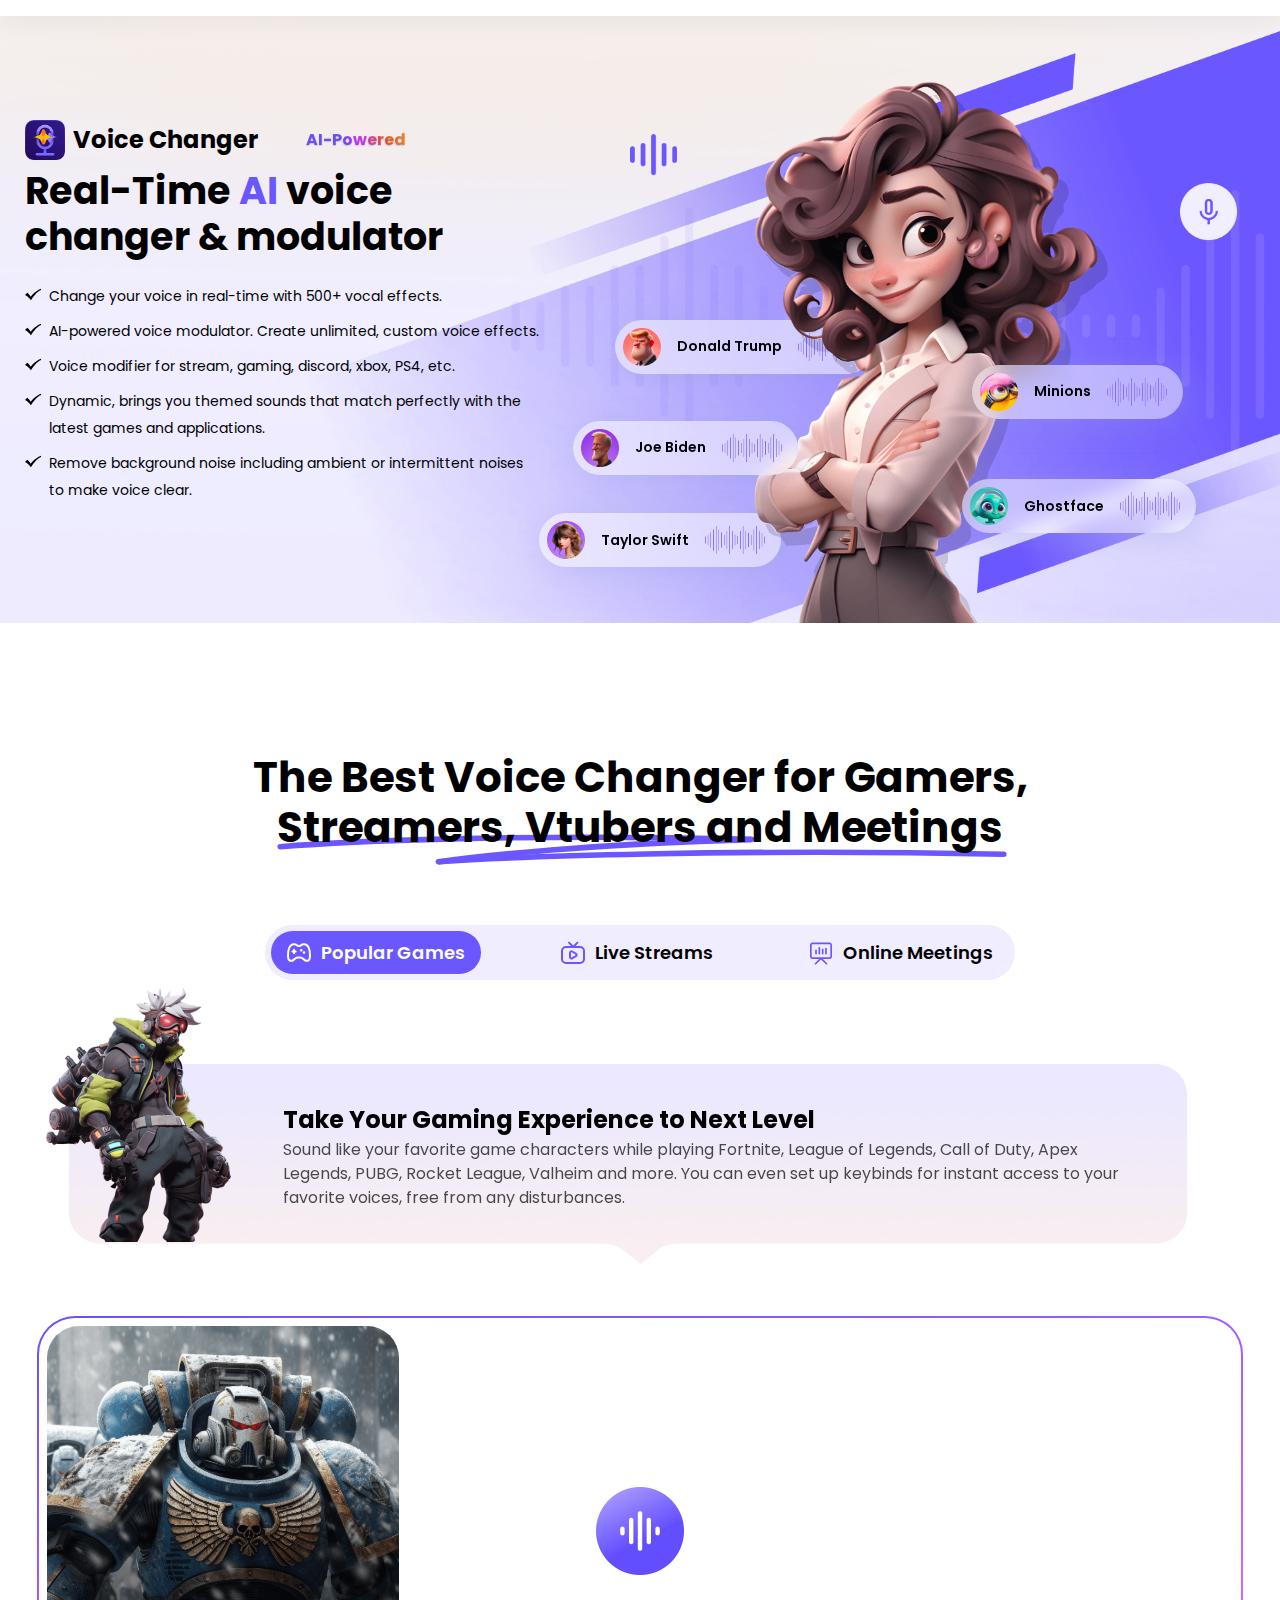
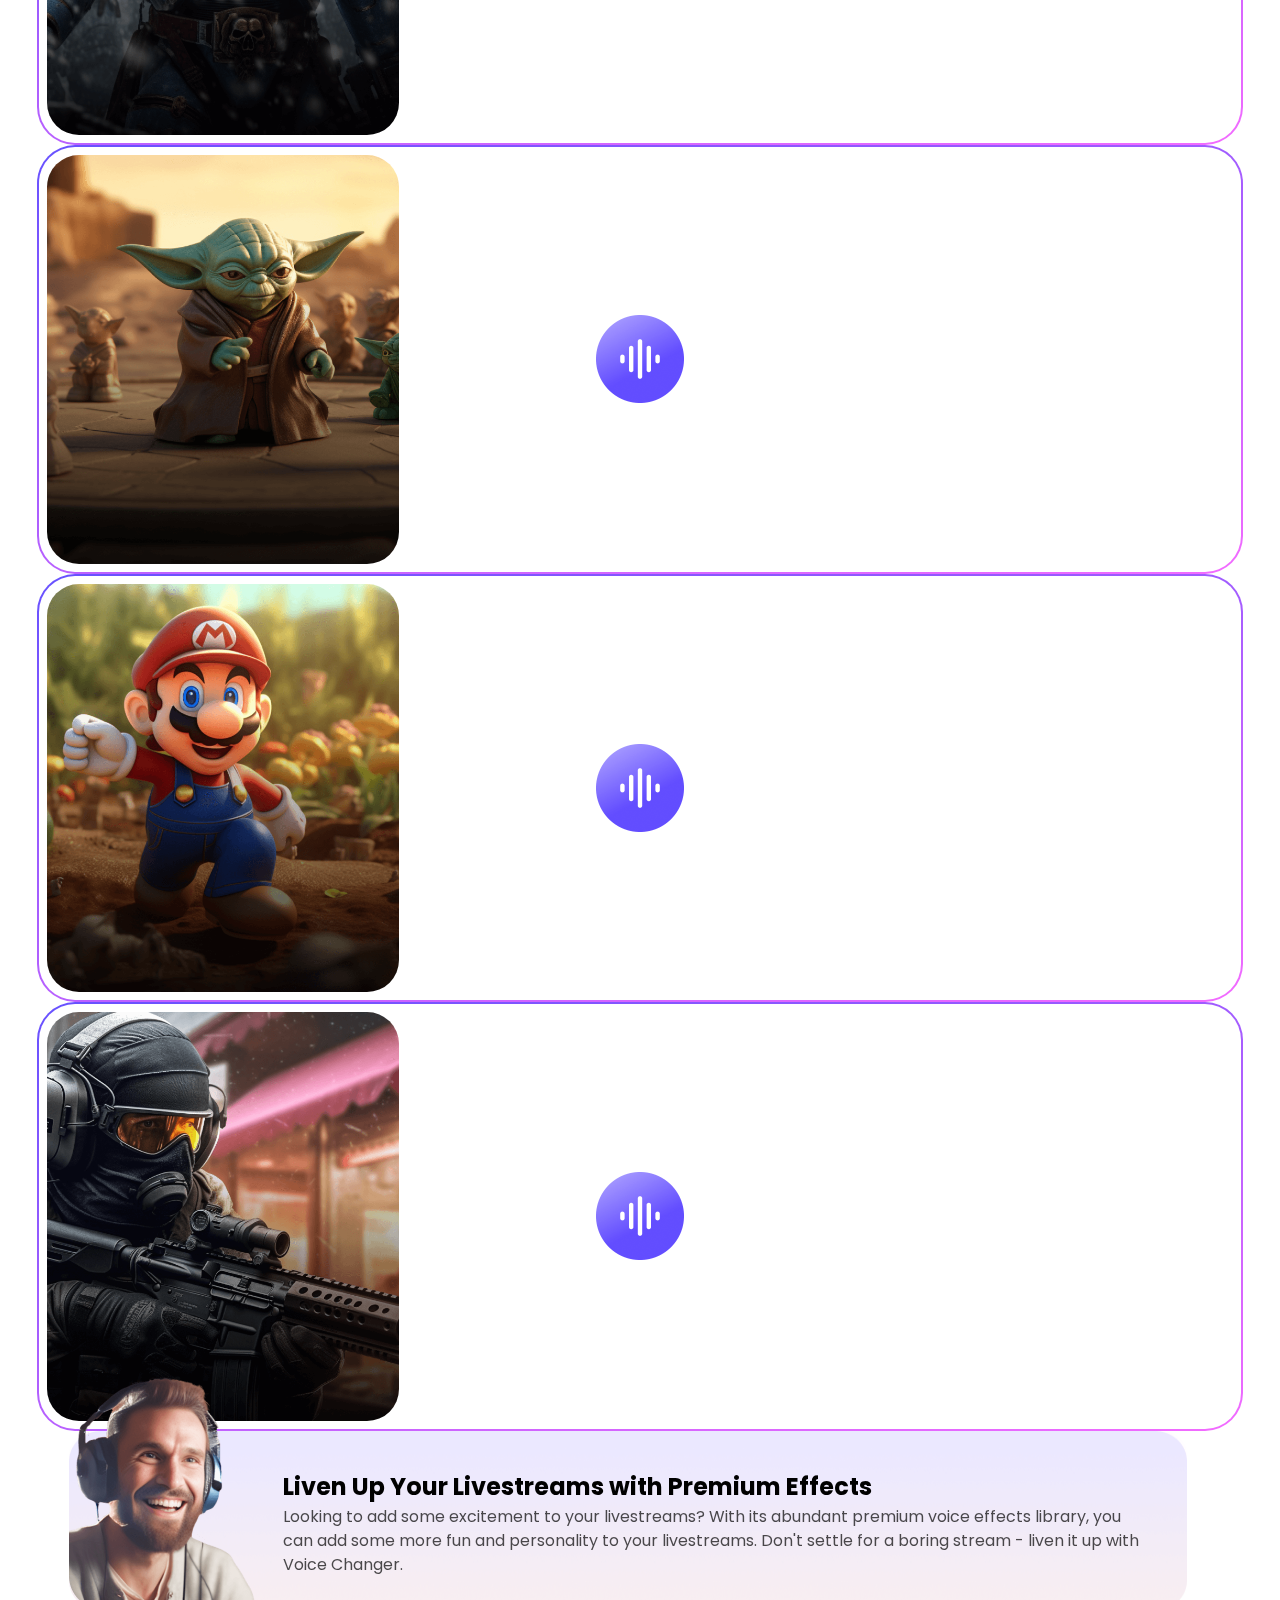
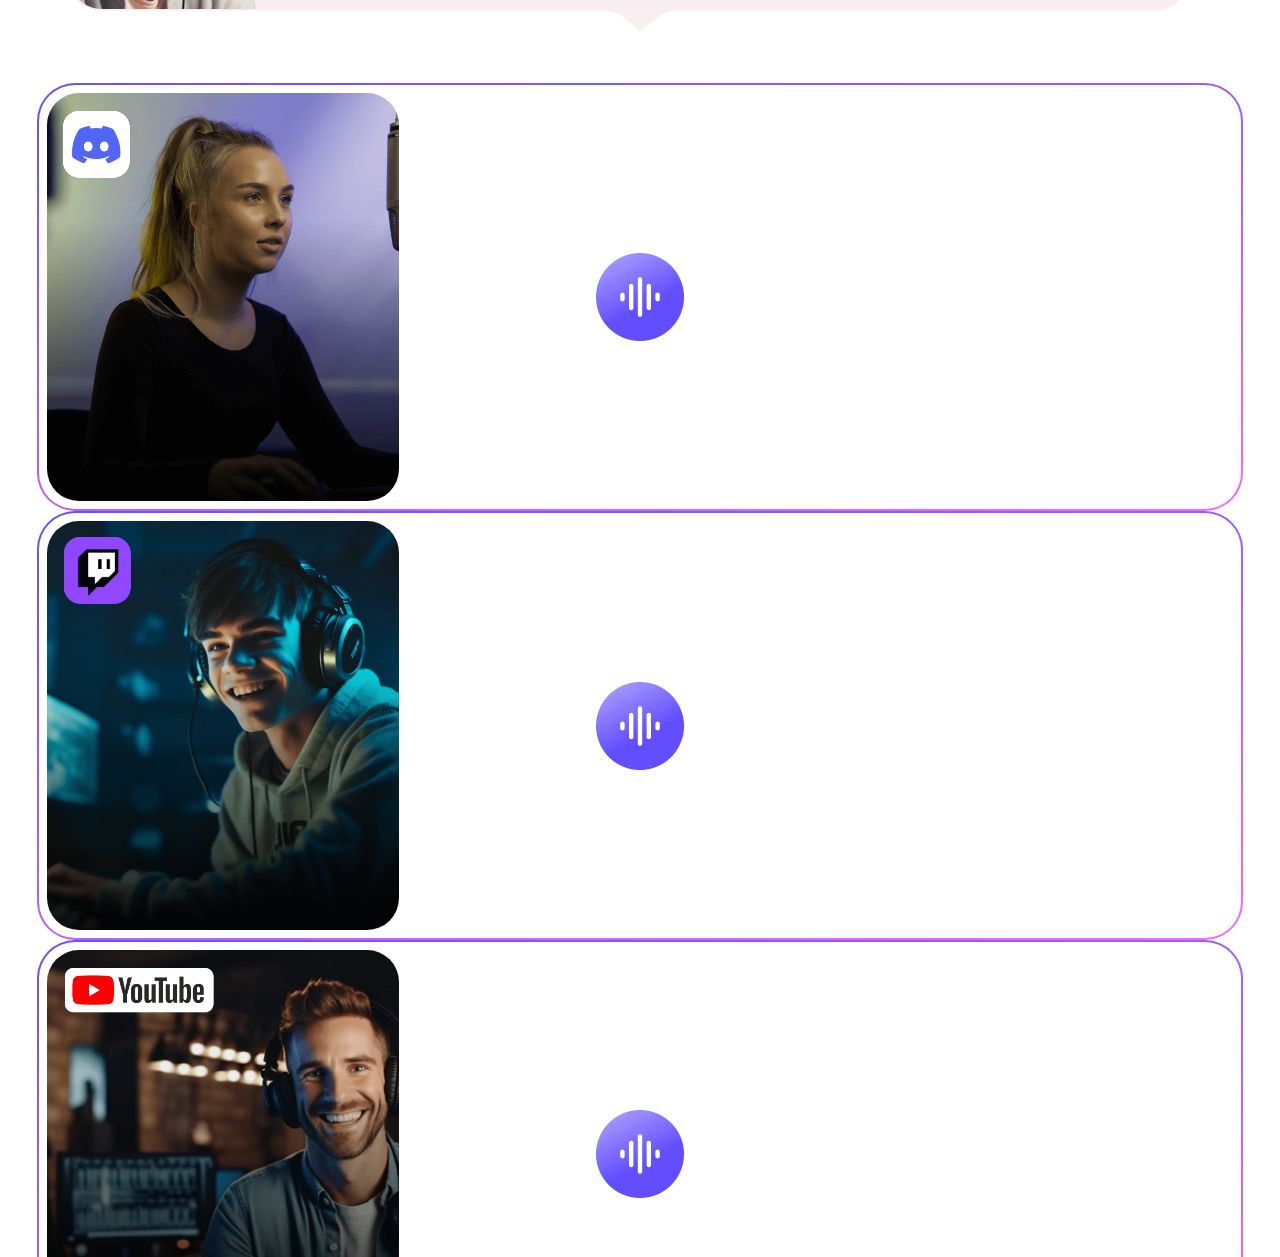
==== index.html @ 64144ebc "Add files via upload" ====
<html xmlns="http://www.w3.org/1999/xhtml" lang="en">

<head>
	<meta http-equiv="Content-Type" content="text/html; charset=utf-8" />
	<meta name="description" content="HTTrack is an easy-to-use website mirror utility. It allows you to download a World Wide website from the Internet to a local directory,building recursively all structures, getting html, images, and other files from the server to your computer. Links are rebuiltrelatively so that you can freely browse to the local site (works with any browser). You can mirror several sites together so that you can jump from one toanother. You can, also, update an existing mirror site, or resume an interrupted download. The robot is fully configurable, with an integrated help" />
	<meta name="keywords" content="httrack, HTTRACK, HTTrack, winhttrack, WINHTTRACK, WinHTTrack, offline browser, web mirror utility, aspirateur web, surf offline, web capture, www mirror utility, browse offline, local  site builder, website mirroring, aspirateur www, internet grabber, capture de site web, internet tool, hors connexion, unix, dos, windows 95, windows 98, solaris, ibm580, AIX 4.0, HTS, HTGet, web aspirator, web aspirateur, libre, GPL, GNU, free software" />
	<title>Local index - HTTrack Website Copier</title>
  <!-- Mirror and index made by HTTrack Website Copier/3.49-2 [XR&CO'2014] -->
	<style type="text/css">
	<!--

body {
	margin: 0;  padding: 0;  margin-bottom: 15px;  margin-top: 8px;
	background: #77b;
}
body, td {
	font: 14px "Trebuchet MS", Verdana, Arial, Helvetica, sans-serif;
	}

#subTitle {
	background: #000;  color: #fff;  padding: 4px;  font-weight: bold; 
	}

#siteNavigation a, #siteNavigation .current {
	font-weight: bold;  color: #448;
	}
#siteNavigation a:link    { text-decoration: none; }
#siteNavigation a:visited { text-decoration: none; }

#siteNavigation .current { background-color: #ccd; }

#siteNavigation a:hover   { text-decoration: none;  background-color: #fff;  color: #000; }
#siteNavigation a:active  { text-decoration: none;  background-color: #ccc; }


a:link    { text-decoration: underline;  color: #00f; }
a:visited { text-decoration: underline;  color: #000; }
a:hover   { text-decoration: underline;  color: #c00; }
a:active  { text-decoration: underline; }

#pageContent {
	clear: both;
	border-bottom: 6px solid #000;
	padding: 10px;  padding-top: 20px;
	line-height: 1.65em;
	background-image: url(backblue.gif);
	background-repeat: no-repeat;
	background-position: top right;
	}

#pageContent, #siteNavigation {
	background-color: #ccd;
	}


.imgLeft  { float: left;   margin-right: 10px;  margin-bottom: 10px; }
.imgRight { float: right;  margin-left: 10px;   margin-bottom: 10px; }

hr { height: 1px;  color: #000;  background-color: #000;  margin-bottom: 15px; }

h1 { margin: 0;  font-weight: bold;  font-size: 2em; }
h2 { margin: 0;  font-weight: bold;  font-size: 1.6em; }
h3 { margin: 0;  font-weight: bold;  font-size: 1.3em; }
h4 { margin: 0;  font-weight: bold;  font-size: 1.18em; }

.blak { background-color: #000; }
.hide { display: none; }
.tableWidth { min-width: 400px; }

.tblRegular       { border-collapse: collapse; }
.tblRegular td    { padding: 6px;  background-image: url(fade.gif);  border: 2px solid #99c; }
.tblHeaderColor, .tblHeaderColor td { background: #99c; }
.tblNoBorder td   { border: 0; }


// -->
</style>

</head>

<table width="76%" border="0" align="center" cellspacing="0" cellpadding="3" class="tableWidth">
	<tr>
	<td id="subTitle">HTTrack Website Copier - Open Source offline browser</td>
	</tr>
</table>
<table width="76%" border="0" align="center" cellspacing="0" cellpadding="0" class="tableWidth">
<tr class="blak">
<td>
	<table width="100%" border="0" align="center" cellspacing="1" cellpadding="0">
	<tr>
	<td colspan="6"> 
		<table width="100%" border="0" align="center" cellspacing="0" cellpadding="10">
		<tr> 
		<td id="pageContent"> 
<!-- ==================== End prologue ==================== -->

	<meta name="generator" content="HTTrack Website Copier/3.x">
	<TITLE>Local index - HTTrack</TITLE>
</HEAD>
<BODY>
<H1 ALIGN=Center>Index of locally available sites:</H1>
	<TABLE BORDER="0" WIDTH="100%" CELLSPACING="1" CELLPADDING="0">
		<TR>
			<TD BACKGROUND="fade.gif">
				&middot;
					<A HREF="www.hitpaw.net/sem/bing/voice-changer-product7af7.html">
						www.hitpaw.net/sem/bing/voice-changer-product7af7.html
					</A>		
			</TD>
		</TR>
	</TABLE>
	<BR>
	<BR>
	<BR>
  	<H6 ALIGN="RIGHT">
	<I>Mirror and index made by HTTrack Website Copier [XR&amp;CO'2008]</I>
	</H6>
	<!-- Mirror and index made by HTTrack Website Copier/3.49-2 [XR&CO'2014] -->
	<!-- Thanks for using HTTrack Website Copier! -->
	<meta HTTP-EQUIV="Refresh" CONTENT="0; URL=www.hitpaw.net/sem/bing/voice-changer-product7af7.html">


<!-- ==================== Start epilogue ==================== -->
		</td>
		</tr>
		</table>
	</td>
	</tr>
	</table>
</td>
</tr>
</table>

<table width="76%" border="0" align="center" valign="bottom" cellspacing="0" cellpadding="0">
	<tr>
	<td id="footer"><small>&copy; 2008 Xavier Roche & other contributors - Web Design: Leto Kauler.</small></td>
	</tr>
</table>

</body>

</html>
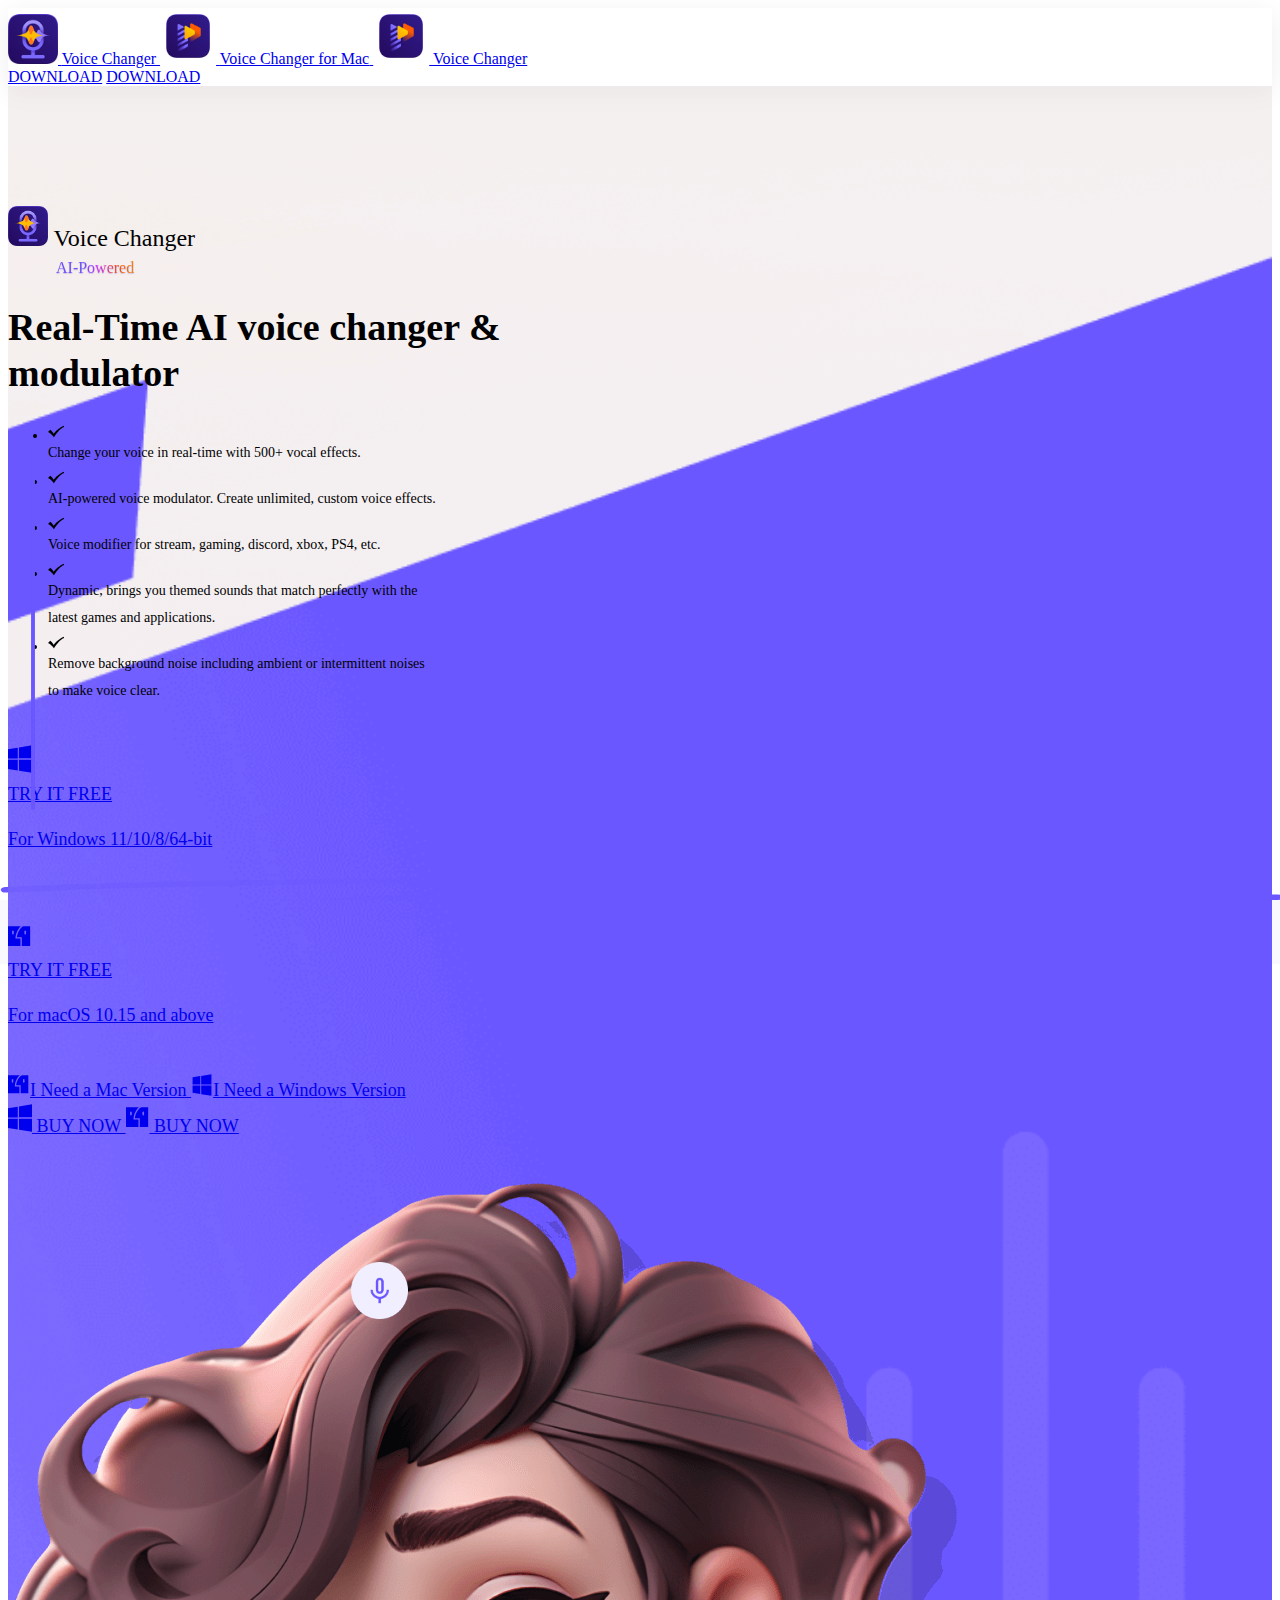
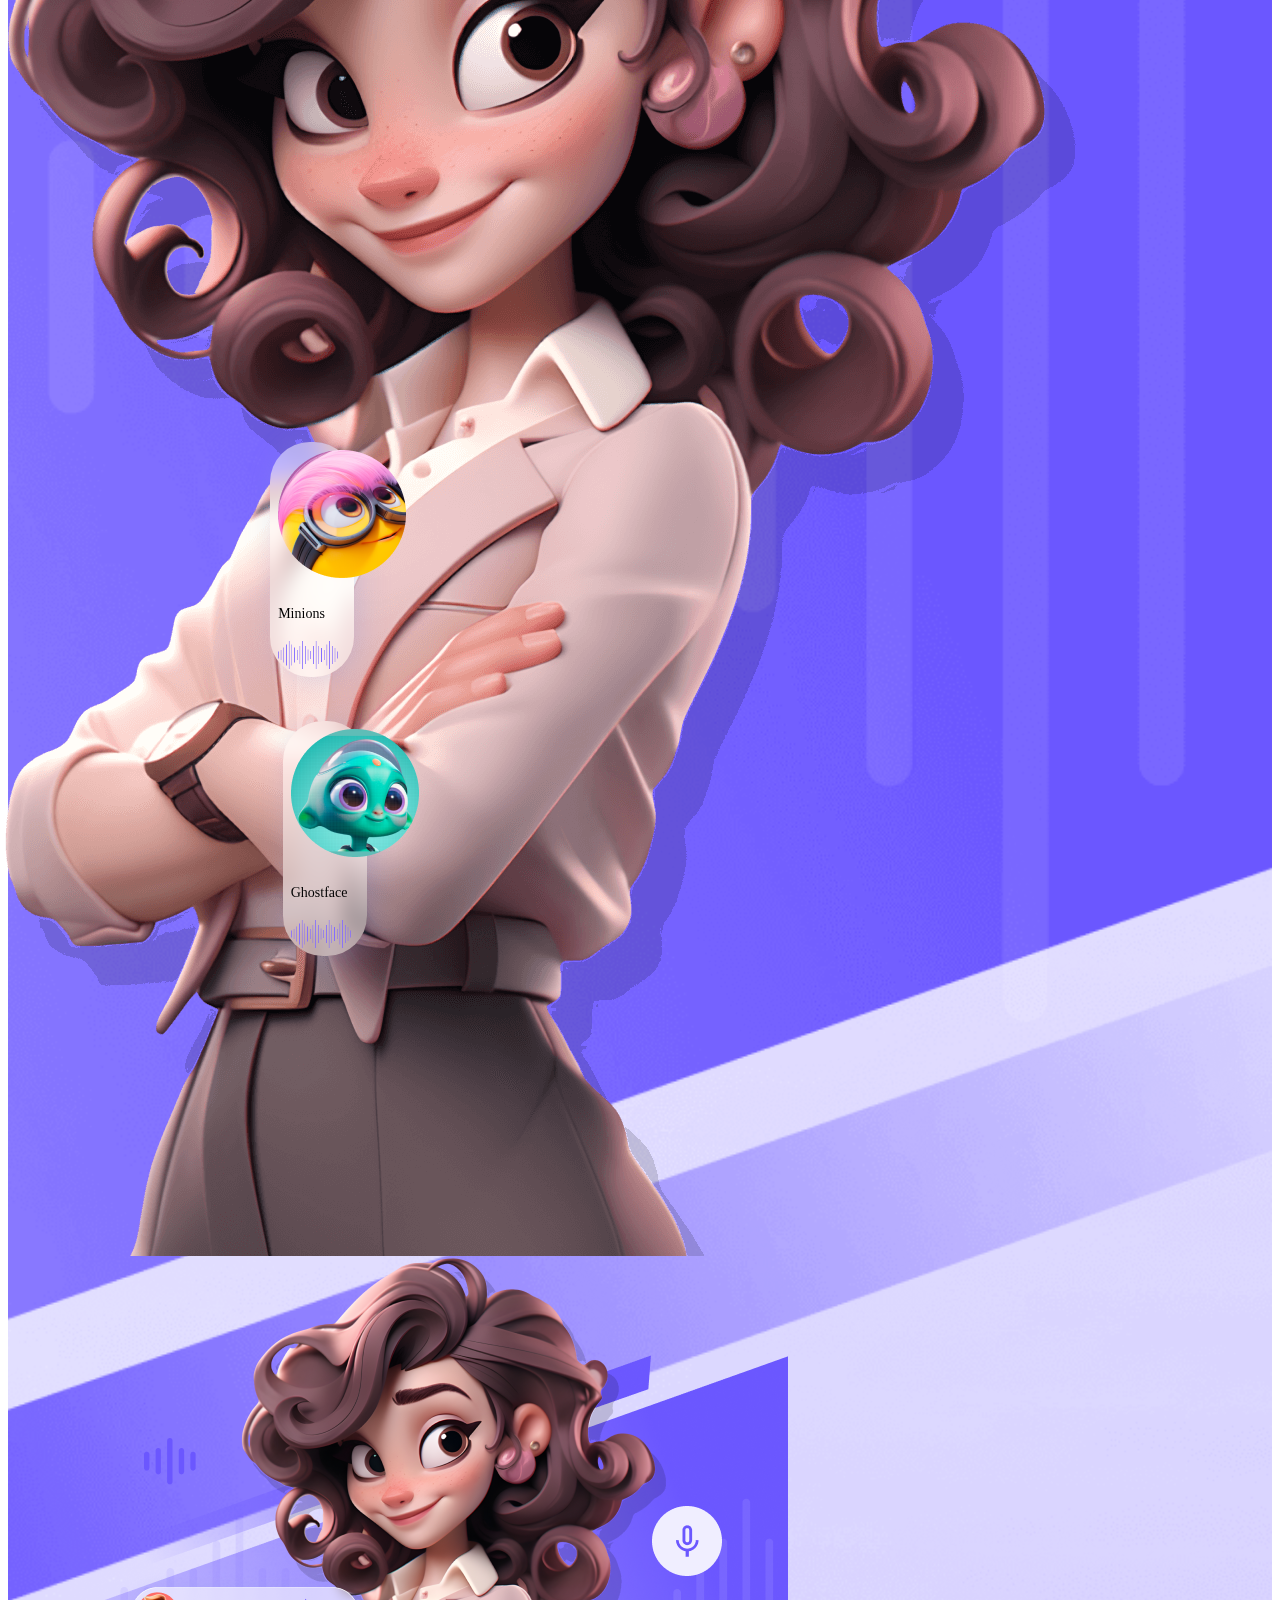
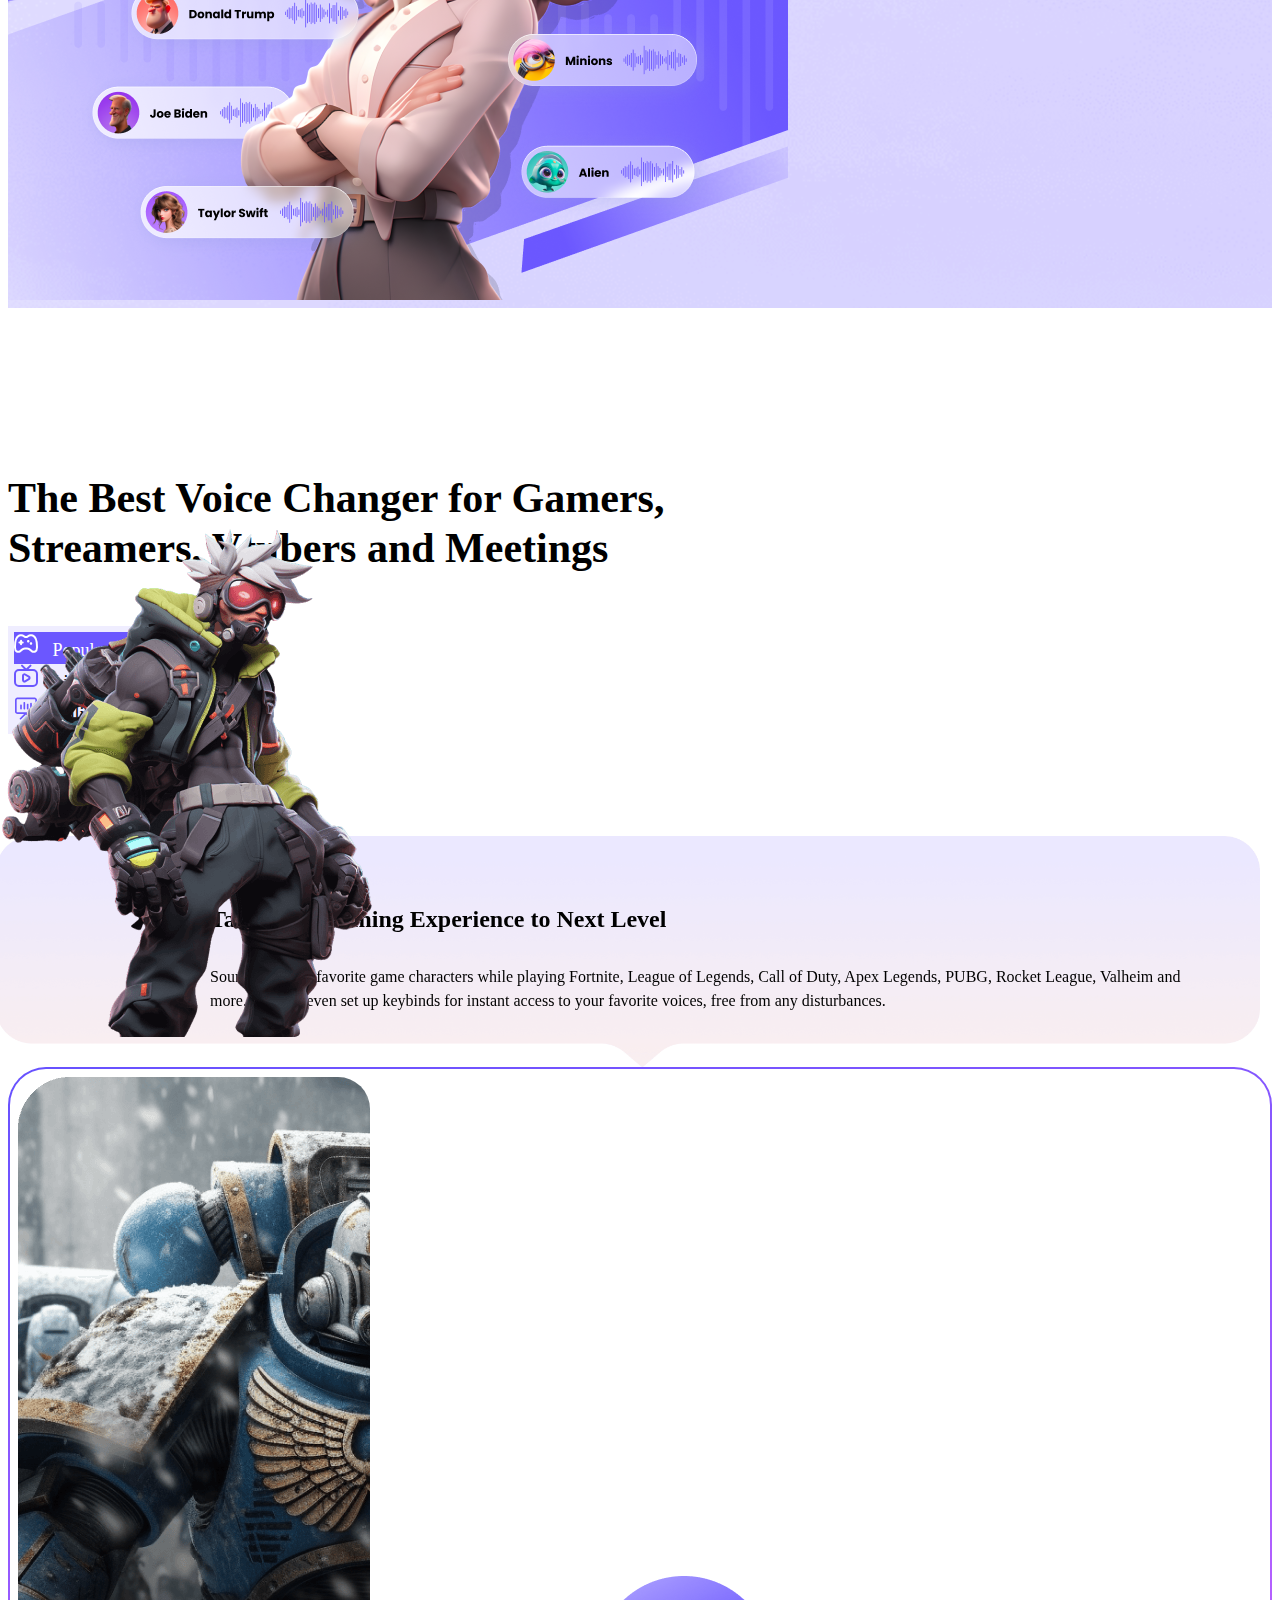
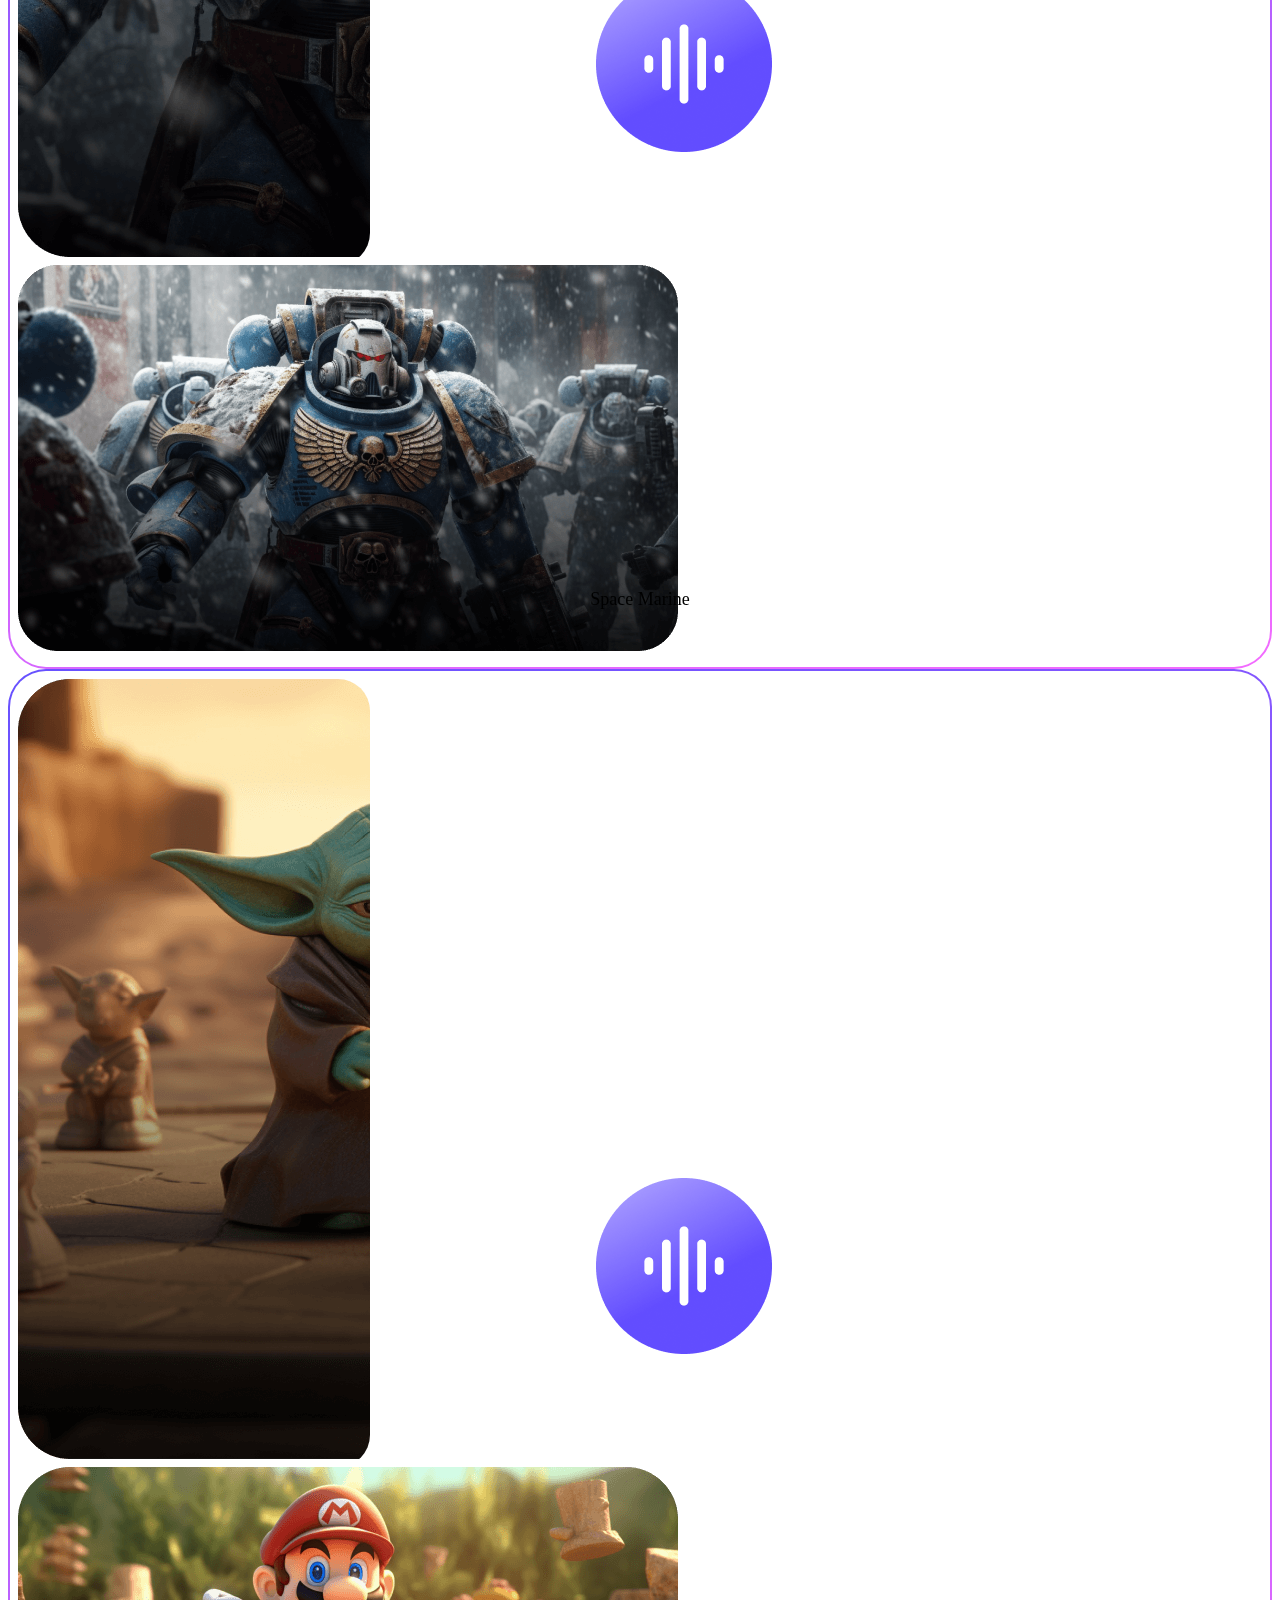
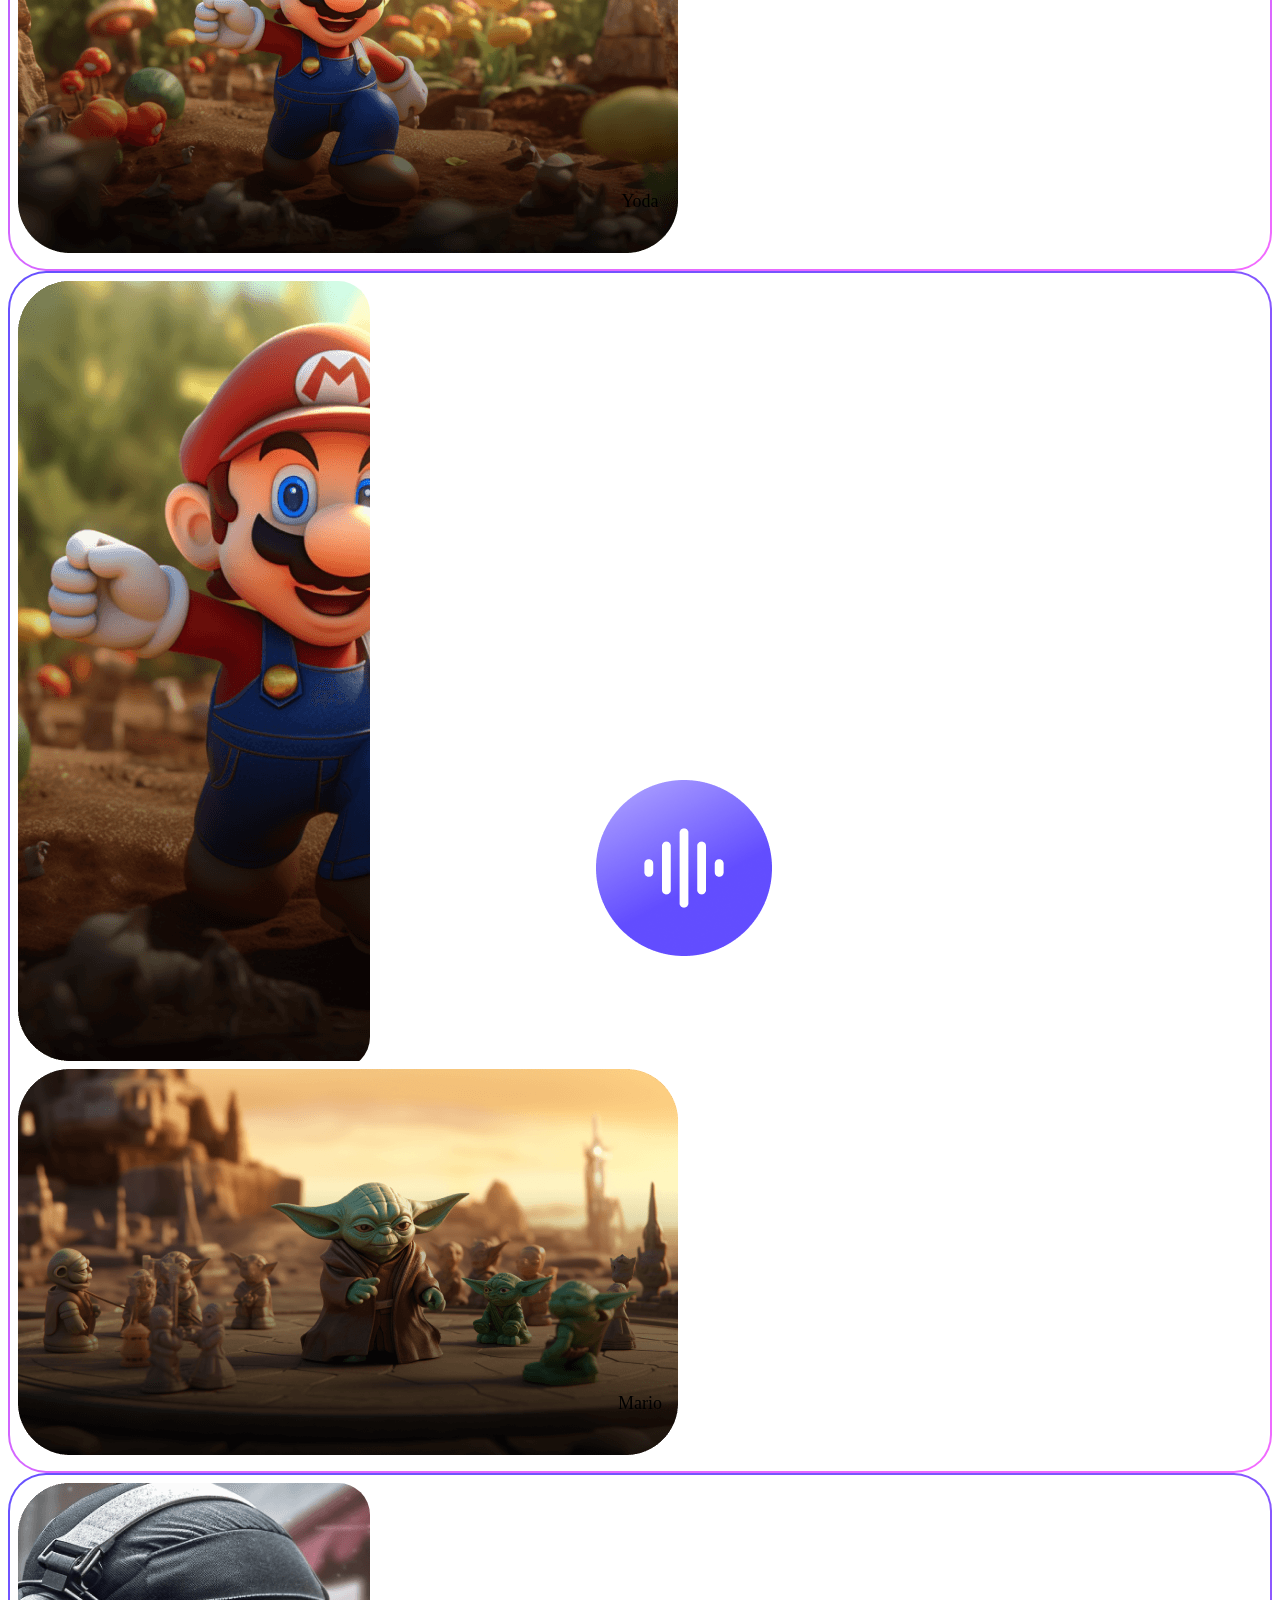
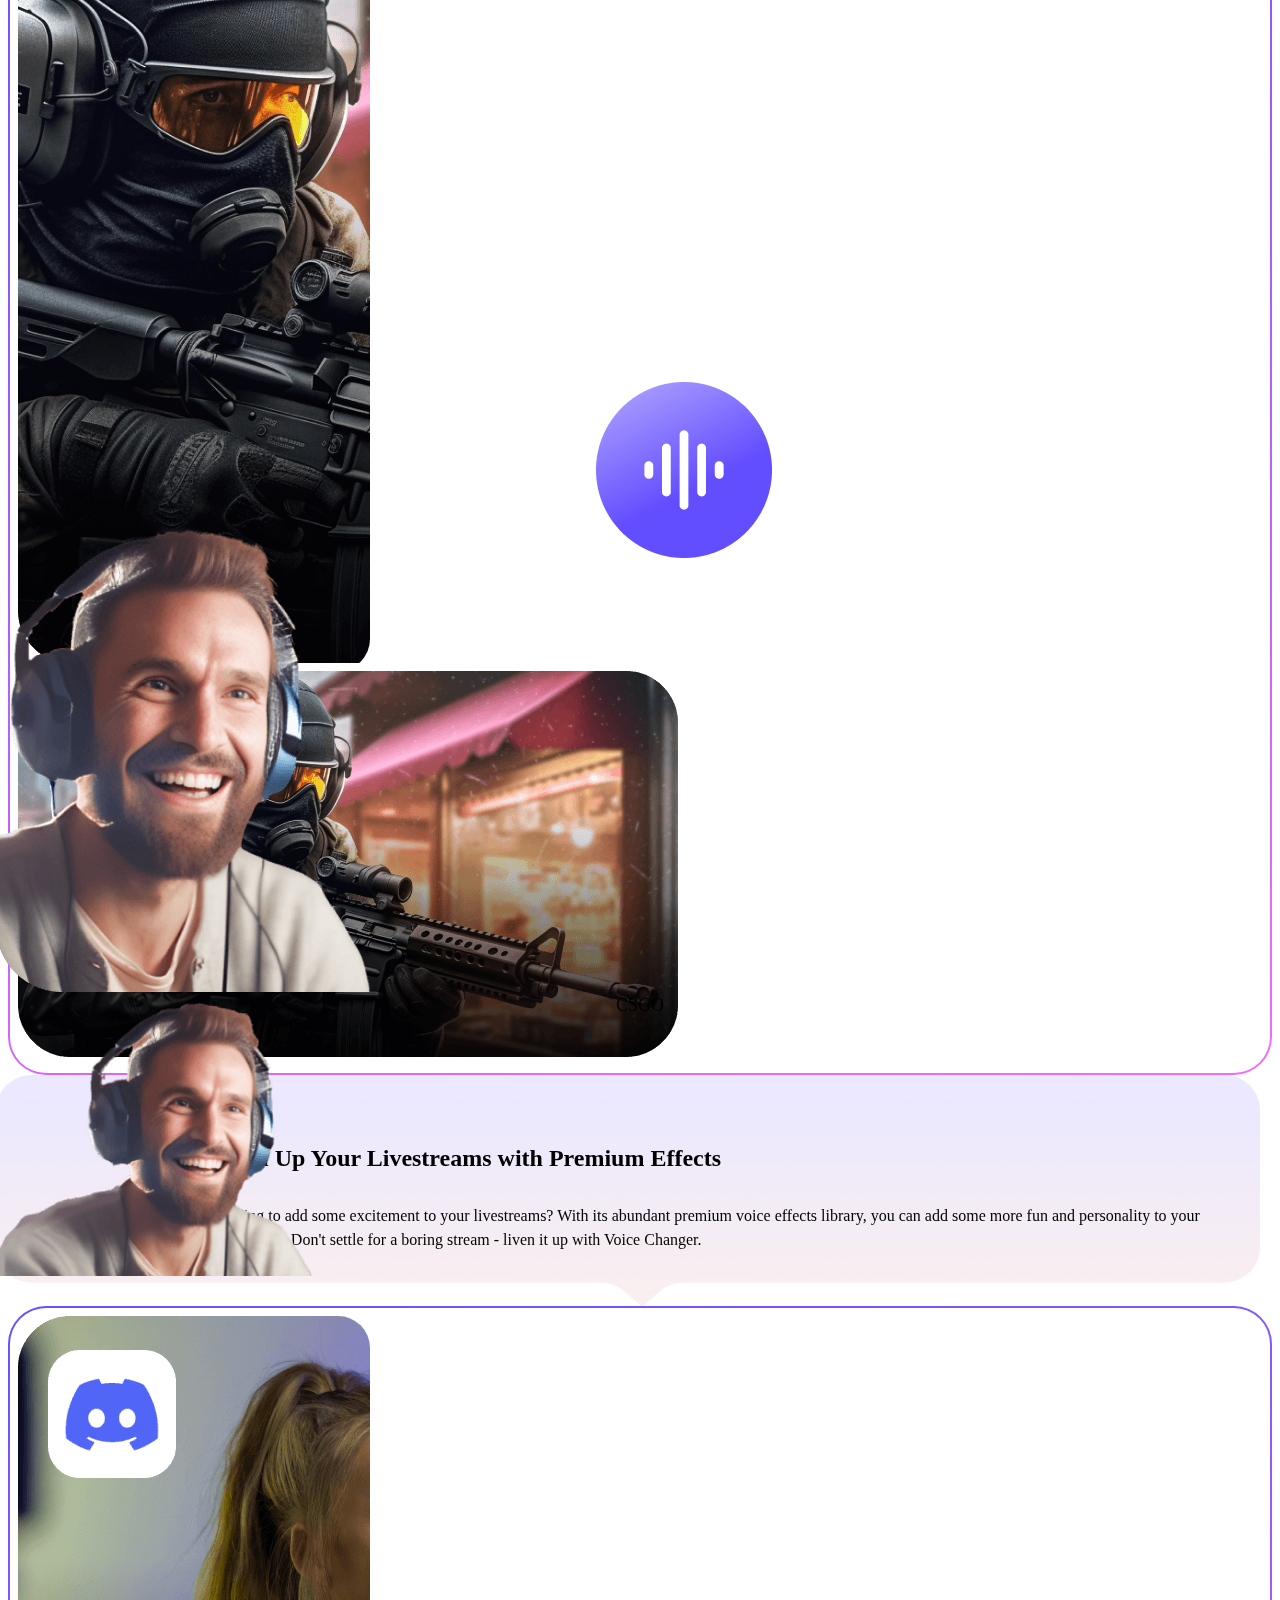
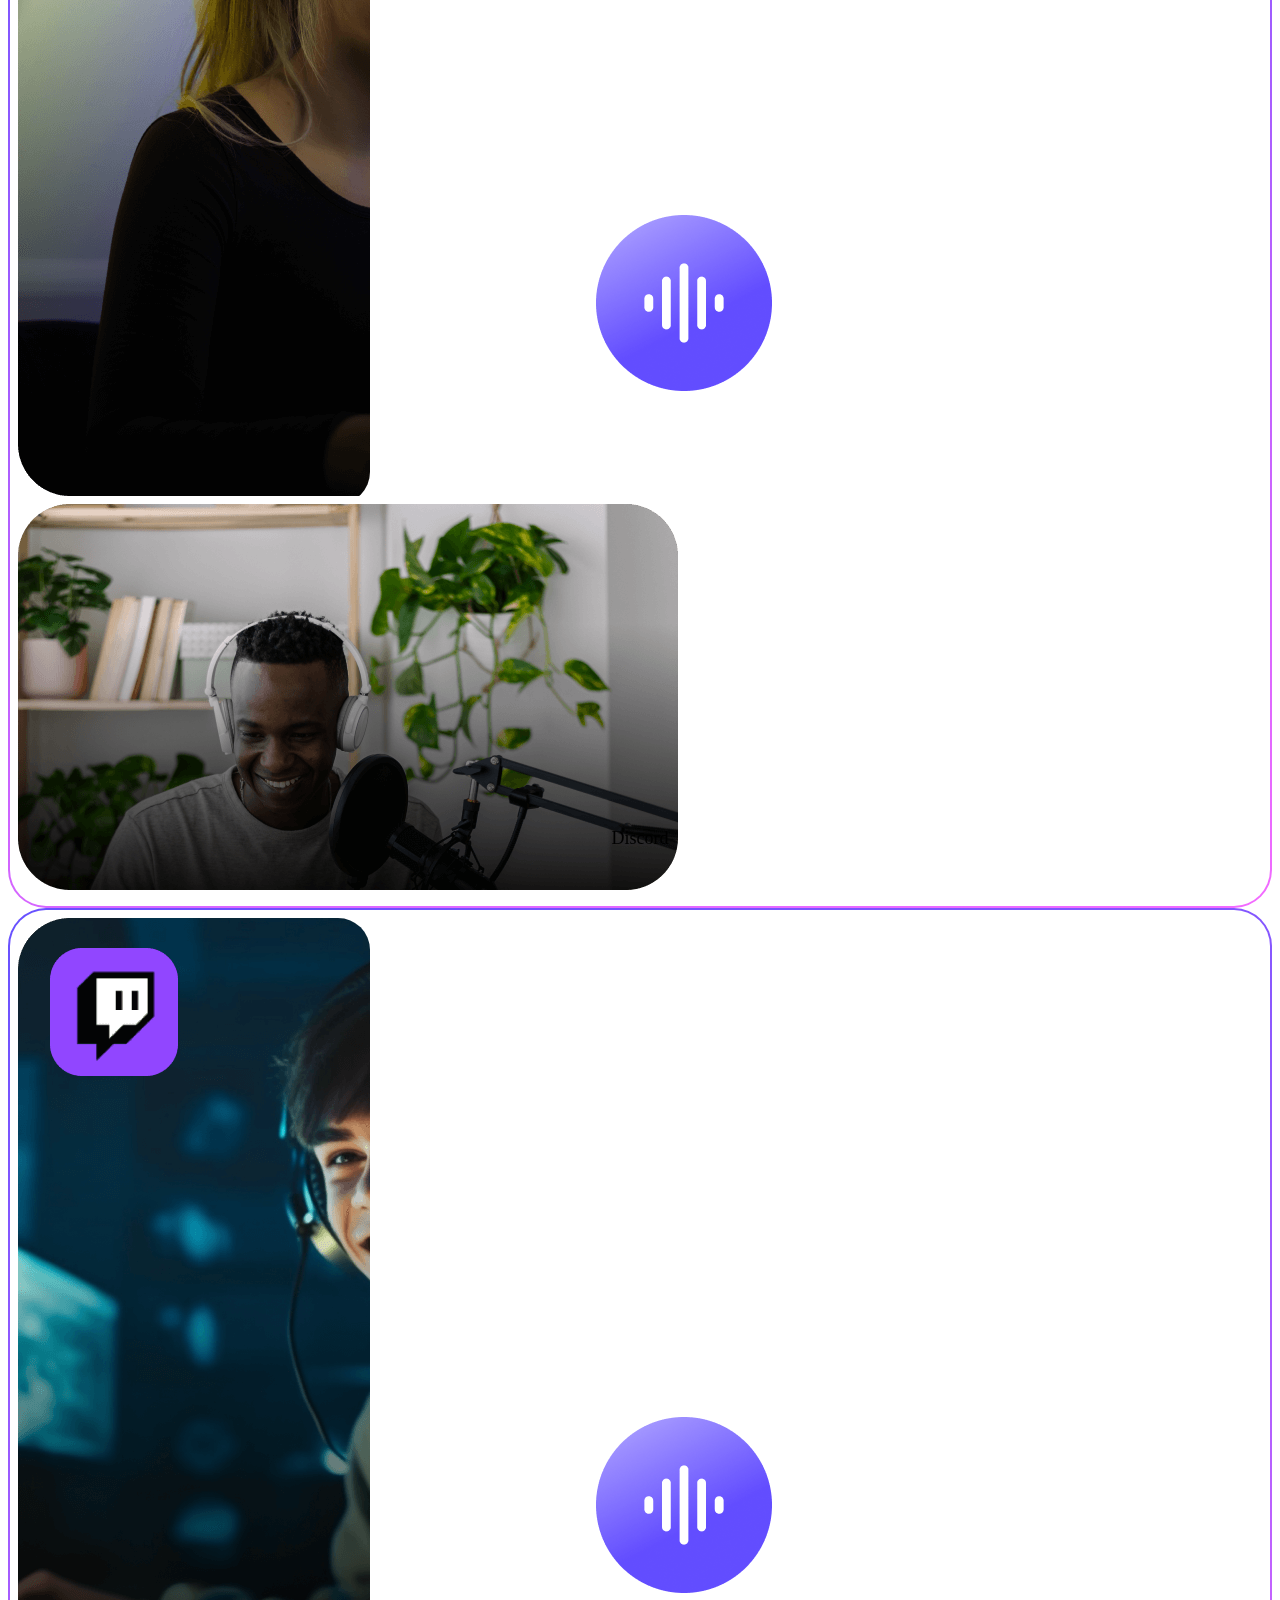
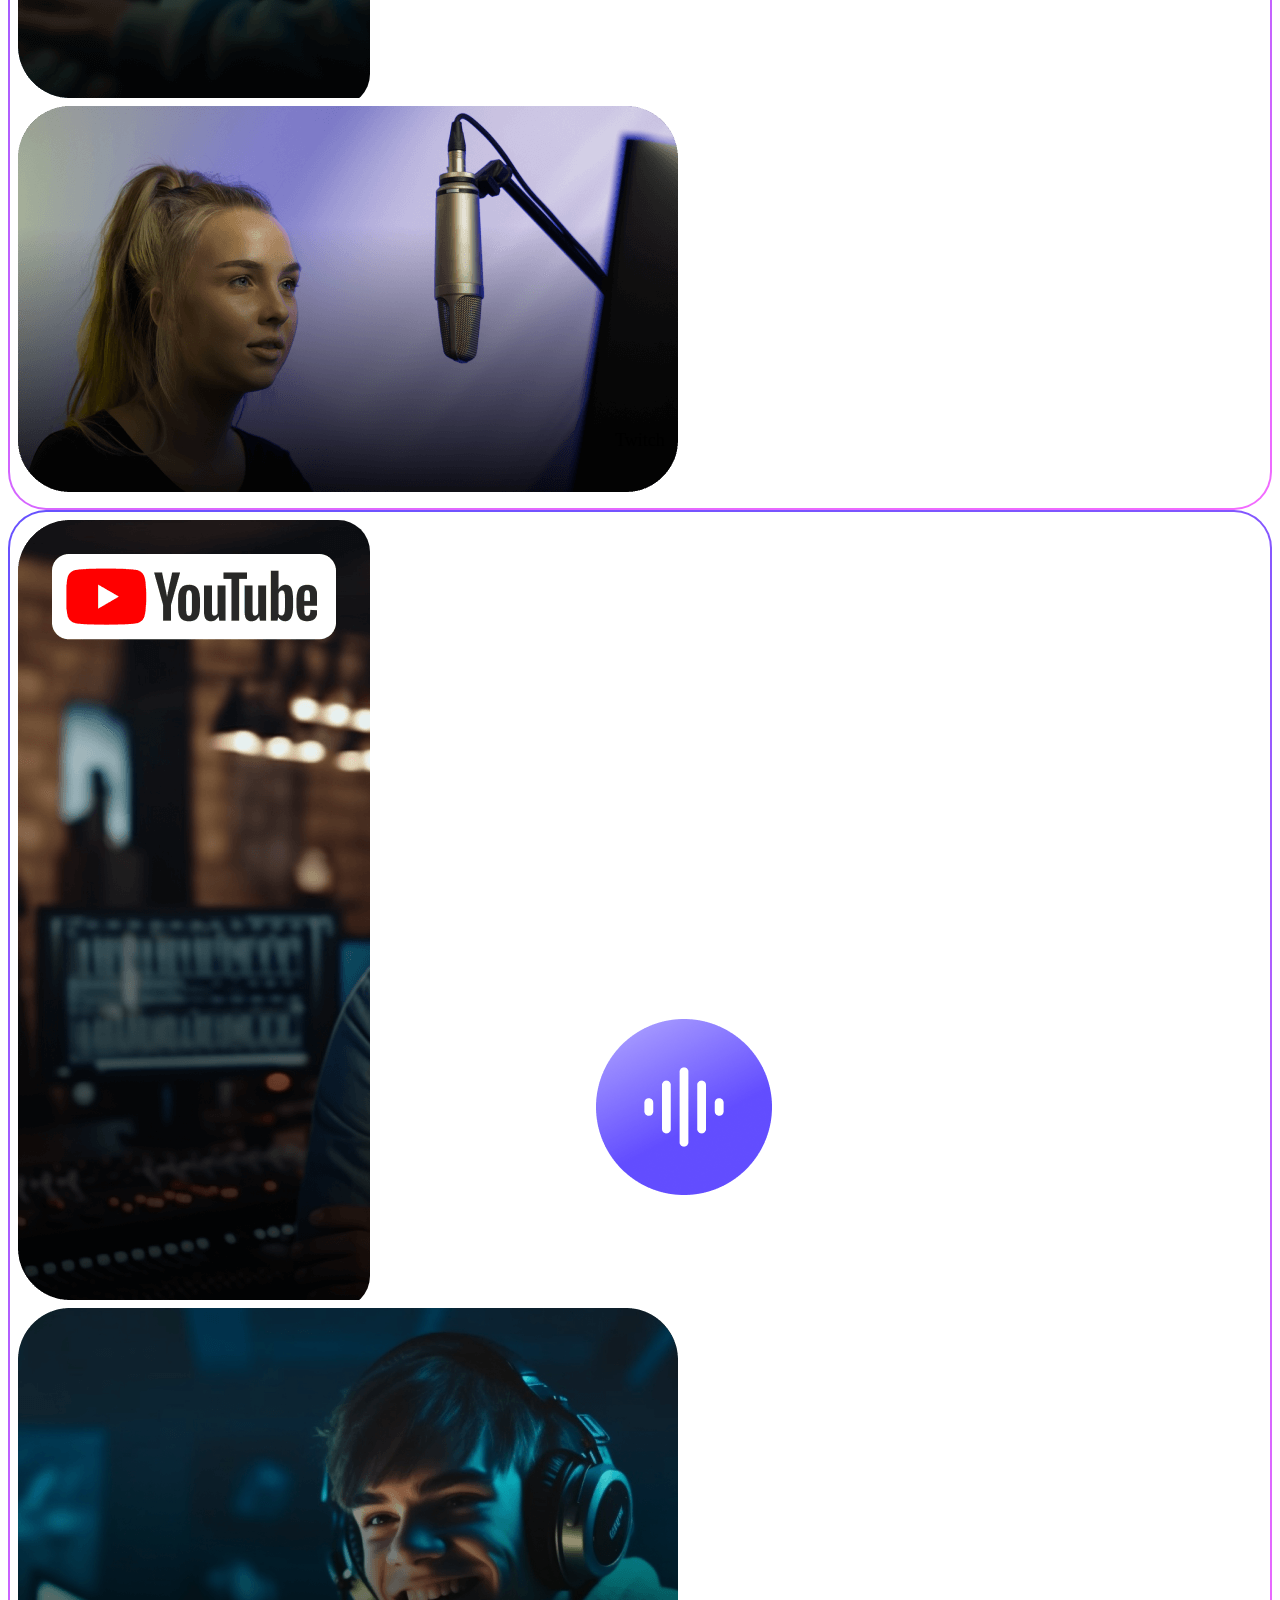
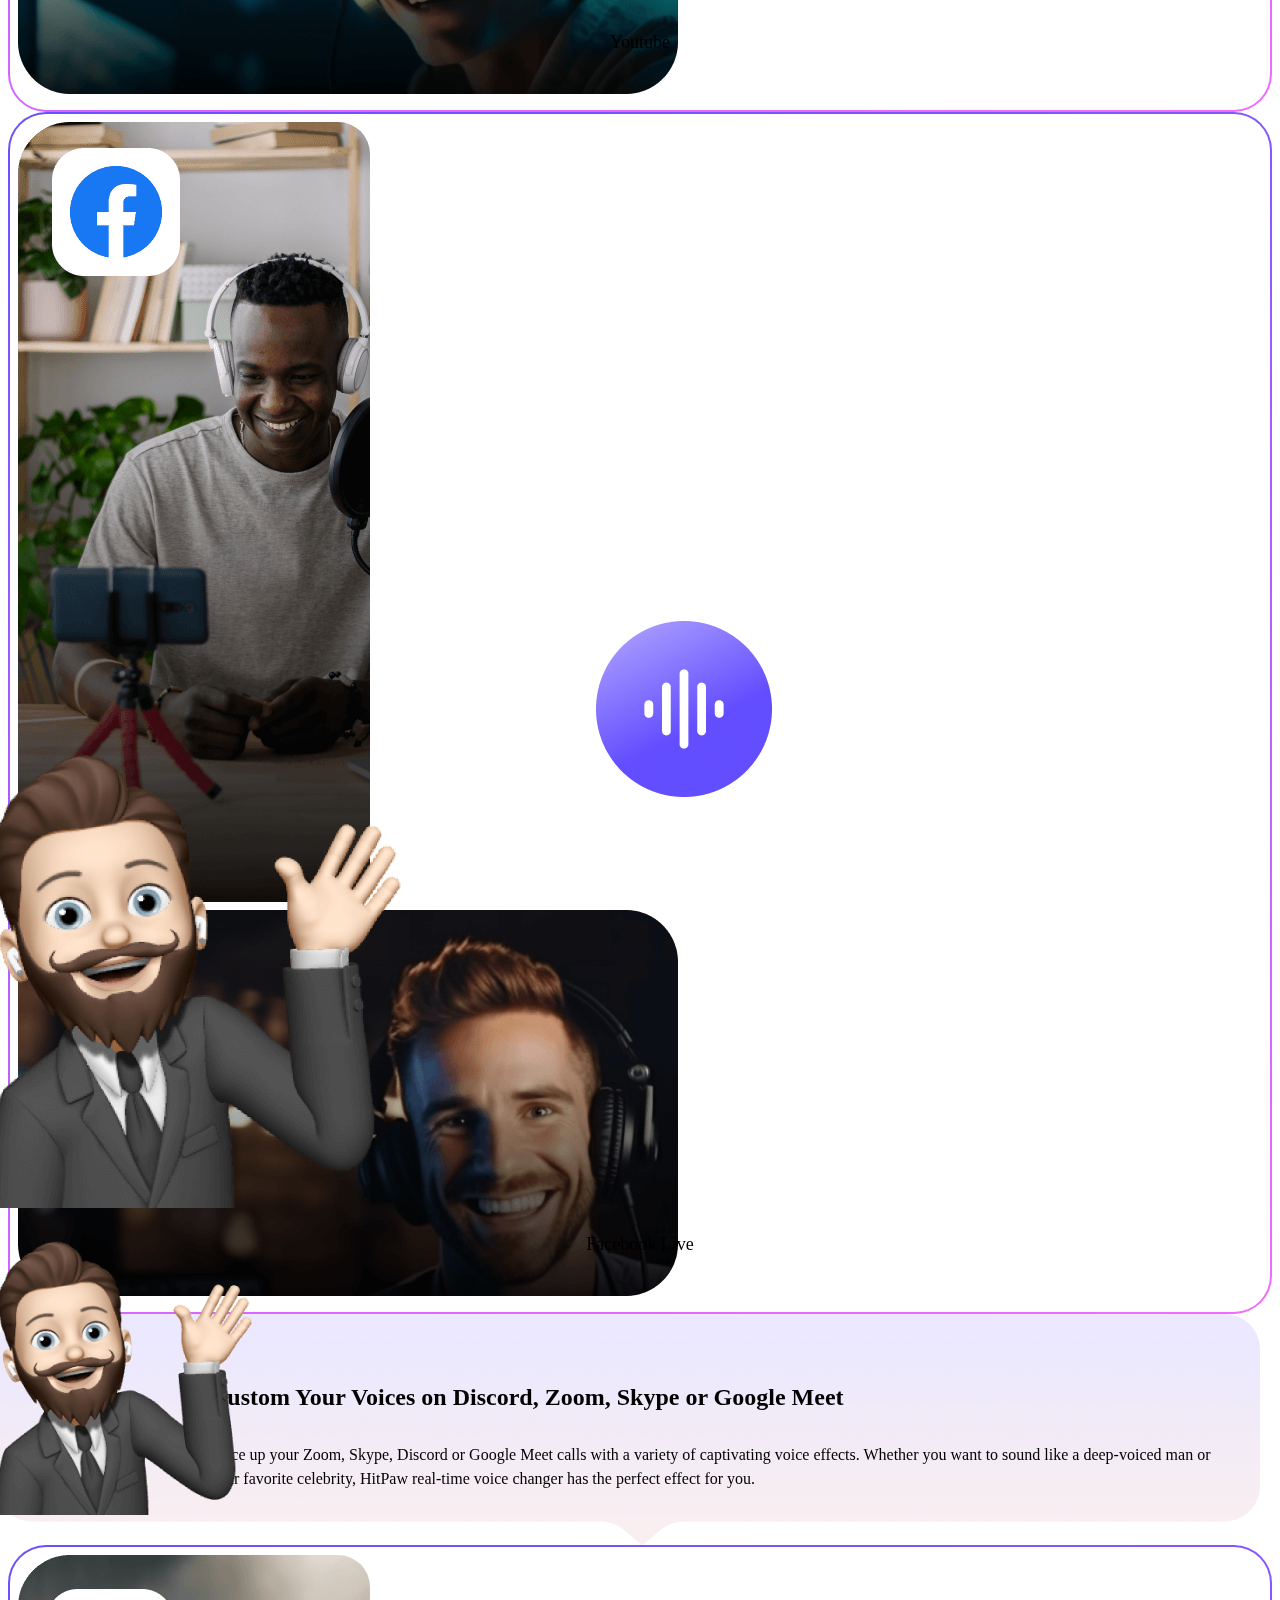
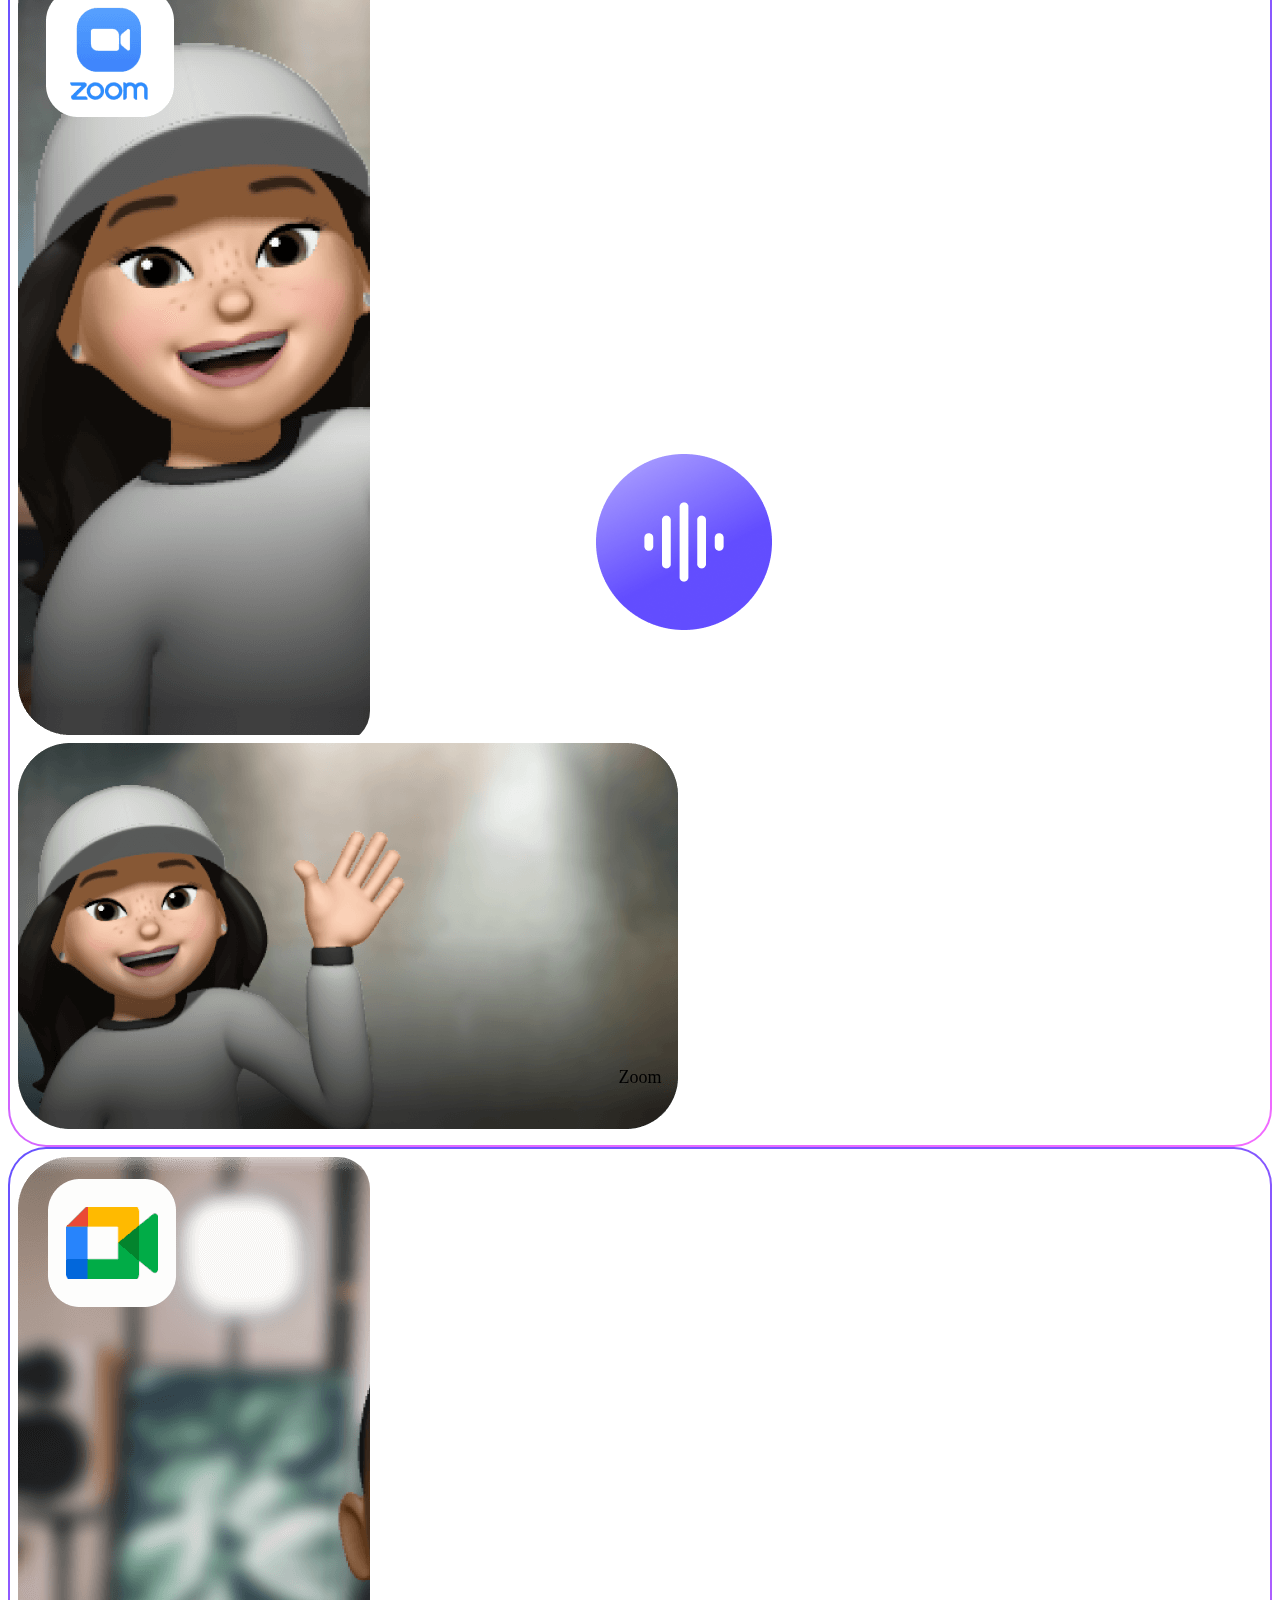
==== commit ac0ad44a: "Create index.html" ====
--- a/index.html
+++ b/index.html
@@ -1,144 +1,4161 @@
-<html xmlns="http://www.w3.org/1999/xhtml" lang="en">
-
-<head>
-	<meta http-equiv="Content-Type" content="text/html; charset=utf-8" />
-	<meta name="description" content="HTTrack is an easy-to-use website mirror utility. It allows you to download a World Wide website from the Internet to a local directory,building recursively all structures, getting html, images, and other files from the server to your computer. Links are rebuiltrelatively so that you can freely browse to the local site (works with any browser). You can mirror several sites together so that you can jump from one toanother. You can, also, update an existing mirror site, or resume an interrupted download. The robot is fully configurable, with an integrated help" />
-	<meta name="keywords" content="httrack, HTTRACK, HTTrack, winhttrack, WINHTTRACK, WinHTTrack, offline browser, web mirror utility, aspirateur web, surf offline, web capture, www mirror utility, browse offline, local  site builder, website mirroring, aspirateur www, internet grabber, capture de site web, internet tool, hors connexion, unix, dos, windows 95, windows 98, solaris, ibm580, AIX 4.0, HTS, HTGet, web aspirator, web aspirateur, libre, GPL, GNU, free software" />
-	<title>Local index - HTTrack Website Copier</title>
-  <!-- Mirror and index made by HTTrack Website Copier/3.49-2 [XR&CO'2014] -->
-	<style type="text/css">
-	<!--
-
-body {
-	margin: 0;  padding: 0;  margin-bottom: 15px;  margin-top: 8px;
-	background: #77b;
-}
-body, td {
-	font: 14px "Trebuchet MS", Verdana, Arial, Helvetica, sans-serif;
-	}
-
-#subTitle {
-	background: #000;  color: #fff;  padding: 4px;  font-weight: bold; 
-	}
-
-#siteNavigation a, #siteNavigation .current {
-	font-weight: bold;  color: #448;
-	}
-#siteNavigation a:link    { text-decoration: none; }
-#siteNavigation a:visited { text-decoration: none; }
-
-#siteNavigation .current { background-color: #ccd; }
-
-#siteNavigation a:hover   { text-decoration: none;  background-color: #fff;  color: #000; }
-#siteNavigation a:active  { text-decoration: none;  background-color: #ccc; }
-
-
-a:link    { text-decoration: underline;  color: #00f; }
-a:visited { text-decoration: underline;  color: #000; }
-a:hover   { text-decoration: underline;  color: #c00; }
-a:active  { text-decoration: underline; }
-
-#pageContent {
-	clear: both;
-	border-bottom: 6px solid #000;
-	padding: 10px;  padding-top: 20px;
-	line-height: 1.65em;
-	background-image: url(backblue.gif);
-	background-repeat: no-repeat;
-	background-position: top right;
-	}
-
-#pageContent, #siteNavigation {
-	background-color: #ccd;
-	}
-
-
-.imgLeft  { float: left;   margin-right: 10px;  margin-bottom: 10px; }
-.imgRight { float: right;  margin-left: 10px;   margin-bottom: 10px; }
-
-hr { height: 1px;  color: #000;  background-color: #000;  margin-bottom: 15px; }
-
-h1 { margin: 0;  font-weight: bold;  font-size: 2em; }
-h2 { margin: 0;  font-weight: bold;  font-size: 1.6em; }
-h3 { margin: 0;  font-weight: bold;  font-size: 1.3em; }
-h4 { margin: 0;  font-weight: bold;  font-size: 1.18em; }
-
-.blak { background-color: #000; }
-.hide { display: none; }
-.tableWidth { min-width: 400px; }
-
-.tblRegular       { border-collapse: collapse; }
-.tblRegular td    { padding: 6px;  background-image: url(fade.gif);  border: 2px solid #99c; }
-.tblHeaderColor, .tblHeaderColor td { background: #99c; }
-.tblNoBorder td   { border: 0; }
-
-
-// -->
-</style>
-
-</head>
-
-<table width="76%" border="0" align="center" cellspacing="0" cellpadding="3" class="tableWidth">
-	<tr>
-	<td id="subTitle">HTTrack Website Copier - Open Source offline browser</td>
-	</tr>
-</table>
-<table width="76%" border="0" align="center" cellspacing="0" cellpadding="0" class="tableWidth">
-<tr class="blak">
-<td>
-	<table width="100%" border="0" align="center" cellspacing="1" cellpadding="0">
-	<tr>
-	<td colspan="6"> 
-		<table width="100%" border="0" align="center" cellspacing="0" cellpadding="10">
-		<tr> 
-		<td id="pageContent"> 
-<!-- ==================== End prologue ==================== -->
-
-	<meta name="generator" content="HTTrack Website Copier/3.x">
-	<TITLE>Local index - HTTrack</TITLE>
-</HEAD>
-<BODY>
-<H1 ALIGN=Center>Index of locally available sites:</H1>
-	<TABLE BORDER="0" WIDTH="100%" CELLSPACING="1" CELLPADDING="0">
-		<TR>
-			<TD BACKGROUND="fade.gif">
-				&middot;
-					<A HREF="www.hitpaw.net/sem/bing/voice-changer-product7af7.html">
-						www.hitpaw.net/sem/bing/voice-changer-product7af7.html
-					</A>		
-			</TD>
-		</TR>
-	</TABLE>
-	<BR>
-	<BR>
-	<BR>
-  	<H6 ALIGN="RIGHT">
-	<I>Mirror and index made by HTTrack Website Copier [XR&amp;CO'2008]</I>
-	</H6>
-	<!-- Mirror and index made by HTTrack Website Copier/3.49-2 [XR&CO'2014] -->
-	<!-- Thanks for using HTTrack Website Copier! -->
-	<meta HTTP-EQUIV="Refresh" CONTENT="0; URL=www.hitpaw.net/sem/bing/voice-changer-product7af7.html">
-
-
-<!-- ==================== Start epilogue ==================== -->
-		</td>
-		</tr>
-		</table>
-	</td>
-	</tr>
-	</table>
-</td>
-</tr>
-</table>
-
-<table width="76%" border="0" align="center" valign="bottom" cellspacing="0" cellpadding="0">
-	<tr>
-	<td id="footer"><small>&copy; 2008 Xavier Roche & other contributors - Web Design: Leto Kauler.</small></td>
-	</tr>
-</table>
-
-</body>
-
-</html>
-
-
+<!doctype html>
+<html lang="en">
+
+<!-- Mirrored from www.hitpaw.net/sem/bing/voice-changer-product.html?msclkid=27ded209f6371f11b90eb7e520f4ba2b by HTTrack Website Copier/3.x [XR&CO'2014], Sat, 09 Mar 2024 21:38:33 GMT -->
+<!-- Added by HTTrack --><meta http-equiv="content-type" content="text/html;charset=utf-8" /><!-- /Added by HTTrack -->
+<head>
+<meta http-equiv="Content-Type" content="text/html; charset=utf-8" />
+<meta name="renderer" content="webkit">
+<meta http-equiv="x-ua-compatible" content="IE=Edge,chrome=1">
+<meta http-equiv="Cache-Control" content="max-age=7200">
+<meta http-equiv="last-modified" content="Fri, 29 Dec 2023 06:47:55 GMT">
+<meta name="viewport" content="width=device-width,initial-scale=1,maximum-scale=1, minimum-scale=1" />
+<meta property="og:image" content="https://www.hitpaw.com/logo.ico" />
+<meta property="og:title" content="[Official] Voice Changer - Change Voice in Real-time with AI" />
+<meta property="og:description" content="Intelligently assist you in changing into any voice you desire in any scenario. Best voice changer to realize changing voice in real-time." />
+<title>[Official] Voice Changer - Change Voice in Real-time with AI</title>
+<meta name="Keywords" content="Voice Changer;ai voice changer; best voice changer;voice changer for pc" />
+<meta name="Description" content="Intelligently assist you in changing into any voice you desire in any scenario. Best voice changer to realize changing voice in real-time." />
+<link rel="dns-prefetch" href="http://www.google-analytics.com/" />
+<link rel="dns-prefetch" href="http://ajax.googleapis.com/" />
+<link rel="dns-prefetch" href="http://www.googleadservices.com/" />
+<link rel="dns-prefetch" href="http://www.googletagmanager.com/" />
+<link rel="canonical" href="voice-changer-product.html" />
+<link rel="shortcut icon" href="https://www.hitpaw.com/logo.ico" />
+
+<script crossorigin="anonymous" src="../../../polyfill.io/v3/polyfill.min1f06.html?features=Object.assign,NodeList.prototype.forEach,String.prototype.startsWith,Element.prototype.closest,Promise,fetch,CustomEvent"></script>
+
+<link media="screen and (min-width: 768px)" href="../../../assets.afirstsoft.com/rn-ui-live/css/rn-ui-hitpaw2-1.0.0.min.css" rel="stylesheet">
+<link media="screen and (max-width: 767px)" href="../../../assets.afirstsoft.com/rn-ui-live/css-mobile/rn-ui-hitpaw2-1.0.0.min.css" rel="stylesheet">
+
+
+<style>
+  #fortkdw_mask {
+    display: none;
+    width: 100vw;
+    height: 100vh;
+    position: fixed;
+    top: 0;
+    left: 0;
+    z-index: 9999999;
+    background-color: rgba(0, 0, 0, .7);
+  }
+
+  .fortkdw_installbox_cli {
+    position: absolute;
+    left: 190px;
+    top: calc(50% + 16px);
+    transform: translateY(-50%);
+    font-size: 28px;
+    font-weight: 700;
+    color: #fff;
+  }
+
+  #fortkdw_mask .fortkdw_installbox {
+    position: absolute;
+    bottom: calc(0% + 10px);
+    left: 40px;
+  }
+
+  #fortkdw_mask .fortkdw_installbox.v115 {
+    position: absolute;
+    top: 6px;
+    right: 20px;
+    bottom: auto;
+    left: auto;
+  }
+</style>
+
+<style>
+  #tkdw-mask .img-cont {
+    left: 52px;
+    bottom: 100px;
+    animation: tkdw-installbox-shake 6s linear infinite alternate;
+  }
+  #tkdw-mask .img-cont img {
+    max-width: 352px;
+  }
+  #tkdw-mask .img-cont>div {
+    bottom: 10%;
+    left: 20%;
+    width: 68%;
+    height: 25%;
+    font-size: 18px;
+    line-height: 150%;
+  }
+  #tkdw-mask .icon-cont {
+    left: 160px;
+    top: calc(100% - 110px);
+    /* transform: translateY(-100%); */
+    width: 130px;
+    background-size: 100%;
+    animation: tkdw-arrow-trans 1s ease infinite;
+    background: url('data:image/svg+xml,<svg preserveAspectRatio="none meet" width="130" height="81" viewBox="0 0 130 81" fill="none" xmlns="http://www.w3.org/2000/svg"><path d="M129.012 0.680041C118.189 0.0360155 111.086 1.55776 102.536 8.2317C94.8161 14.2587 88.8455 24.2272 83.3992 32.2706C76.6561 42.229 60.5392 57.7275 47.4429 50.611C37.274 45.0851 36.2765 30.5374 48.009 26.3444C52.5321 24.7279 58.0678 28.389 58.8891 33.0764C59.7763 38.1392 55.6853 43.7941 52.5798 47.3166C44.2397 56.7769 30.8835 52.114 20.6539 56.9028C11.0968 61.3769 7.51935 69.6473 4.77107 79.3458C4.53566 80.1766 2.73221 77.0462 2.21086 76.3133C0.299657 73.6264 0.612497 75.1997 2.05755 77.2313C2.98692 78.5378 4.27695 81.8037 5.50577 79.812C6.39233 78.375 8.97023 76.3589 10.3925 75.3473" stroke="white" stroke-linecap="round"/></svg>');
+    background-position: top;
+  }
+  @keyframes tkdw-arrow-trans {
+    0% {
+      height: 0;
+    }
+    100% {
+      height: 81px;
+    }
+  }
+  @keyframes tkdw-installbox-shake {
+    0%, 100% {
+      transform: scaleY(0);
+    }
+    10%,30%,50%,70%,90% {
+      transform: rotate(6deg);
+    }
+    20%,40%,60%,80% {
+      transform: rotate(-6deg);
+    }
+  }
+</style>
+<style>
+  @media (min-width: 992px){
+    .right-icon-1{
+      right: 60px!important;
+
+    }
+  }
+
+</style>
+<style>
+              #login-account-active {
+                height: 80px;
+                color: #fff;
+                padding: 0 24px;
+              }
+
+              #login-account-active .header-content-wrap {
+                display: flex;
+                align-items: center;
+                justify-content: space-between;
+                position: relative;
+                max-width: 1430px;
+                margin: 0 auto;
+              }
+
+              #login-account-active .avatage-wrap {
+                height: 80px;
+                display: flex;
+                align-items: center;
+                z-index: 9999;
+                position: relative;
+              }
+
+              #login-account-active .avatage-wrap:hover .avatage-fix-guide-wrap {
+                height: 300px;
+              }
+
+              #login-account-active .avatage-wrap img {
+                width: 48px;
+                height: 48px;
+                border-radius: 50%;
+              }
+
+             #login-account-active .avatage-wrap .avatage-fix-guide-wrap {
+    position: absolute;
+    top: 70px;
+    left: 50%;
+    transform: translateX(-50%);
+    height: 0;
+    overflow: hidden;
+    transition: all 0.2s;
+    z-index: 1000;
+}
+
+              #login-account-active .avatage-wrap .avatage-fix-guide {
+                list-style: none;
+                border-radius: 8px;
+                background: linear-gradient(180deg, #222 0%, #000 12.59%, #000 100%);
+                padding: 28px 7px 20px;
+              }
+
+              #login-account-active .avatage-wrap .avatage-fix-guide .avatage-fix-guide-item-1 {
+                display: flex;
+                align-items: center;
+                padding: 0 12px;
+              }
+
+              #login-account-active .avatage-wrap .avatage-fix-guide .avatage-fix-guide-item-1 img {
+                width: 36px;
+                height: 36px;
+              }
+
+              #login-account-active .avatage-wrap .avatage-fix-guide .avatage-fix-guide-item-1 span {
+                margin-left: 12px;
+                color: #fff;
+                font-size: 14px;
+                font-weight: 500;
+              }
+
+              #login-account-active .avatage-wrap .avatage-fix-guide .item {
+                text-decoration: none;
+                color: #fff;
+                opacity: .8;
+                height: 30px;
+                line-height: 30px;
+                font-weight: 400;
+                font-size: 14px;
+                padding: 0 30px 0 16px;
+                display: flex;
+                align-items: center;
+                min-height: 44px;
+                margin-bottom: 0;
+              }
+
+              #login-account-active .avatage-wrap .avatage-fix-guide .item:not(:nth-child(1)) {
+                margin-top: 4px;
+              }
+
+              #login-account-active .avatage-wrap .avatage-fix-guide .item:hover {
+                background: #222;
+                border-radius: 8px;
+                cursor: pointer;
+                text-decoration: none;
+                color: #fff;
+                opacity: 1;
+              }
+
+              #login-account-active .avatage-wrap .avatage-fix-guide .item span {
+                margin-left: 16px;
+                    display: block;
+    width: max-content;
+              }
+            </style>
+<style>
+   .AI-Prowered {
+    background-image: url('data:image/svg+xml,<svg preserveAspectRatio="none meet" width="130" height="34" viewBox="0 0 130 34" fill="none" xmlns="http://www.w3.org/2000/svg"><path fill-rule="evenodd" clip-rule="evenodd" d="M17 0C7.61116 0 0 7.61116 0 17C0 26.3888 7.61116 34 17 34H113C122.389 34 130 26.3888 130 17C130 7.61116 122.389 0 113 0H17ZM17 2C8.71573 2 2 8.71573 2 17C2 25.2843 8.71573 32 17 32H113C121.284 32 128 25.2843 128 17C128 8.71573 121.284 2 113 2H17Z" fill="url(%23paint0_linear_86_71)" /> <defs> <linearGradient id="paint0_linear_86_71" x1="22.5" y1="-5.50001" x2="116" y2="39" gradientUnits="userSpaceOnUse" > <stop stop-color="%236B57FF" /> <stop offset="1" stop-color="%239868FF" /> </linearGradient> </defs> </svg>');
+    background-size: 100% 100%;
+    padding: 6px 8px;
+    display: inline-block;
+    font-size: 12px;
+    line-height: 12px;
+    text-align: center;
+    margin-left: 12px;
+  }
+  .AI-Prowered span {
+    text-transform: capitalize;
+    background: linear-gradient(90deg, #6B57FF 39.45%, #D735FF 52.31%, #FF5C00 73.86%, #FFC01D 99.98%);
+    -webkit-background-clip: text;
+    -webkit-text-fill-color: transparent;
+    background-clip: text;
+    text-fill-color: transparent;
+  }
+  @media (min-width: 768px) {
+    .AI-Prowered {
+      font-size: 16px;
+      line-height: 16px;
+      padding: 9px 16px;
+    }
+  }
+  /* AI-Prowered CSS End */
+
+  .sec-10-btn-warp{
+        text-align: center;
+    margin-top: -250px;
+    margin-bottom: 58px;
+  }
+  .down-num-area p {
+    margin: 24px 0;
+    width: fit-content;
+    font-size: 16px;
+    font-weight: 700;
+    line-height: 150%;
+
+
+  }
+  main video {
+    outline: none;
+  }
+  .bg-primary-light {
+    background-color: #f1efff;
+  }
+
+  video {
+    outline-color: transparent;
+  }
+
+  main video {
+    width: 100%;
+    height: 100%;
+    object-fit: contain;
+  }
+
+  main {
+    font-size: 14px;
+    line-height: 150%;
+  }
+
+  main h2 {
+    font-size: 32px;
+    line-height: 120%;
+  }
+
+  main h3 {
+    font-size: 20px;
+    line-height: 140%;
+  }
+
+  .sec-1 {
+    background: url("../../../images.hitpaw.com/images/voice/bg-sm.png")
+      no-repeat;
+    background-size: cover;
+    padding-top: 130px;
+    background-position: right;
+    /* padding-top: 120px;
+    padding-bottom: 0px;
+    padding-left: 1.5rem;
+    padding-right: 1.5rem; */
+  }
+  .sec-1 .banner-user-sm {
+    max-width: 450px;
+  }
+  .sec-1 .container {
+    padding: 0 !important;
+  }
+
+  .sec-1 .lft .sub {
+    font-size: 20px;
+    line-height: 140%;
+    /* margin-left: -4px; */
+  }
+
+  .sec-1 .lft .sub img {
+    width: 40px;
+  }
+
+  .sec-1 h1 {
+    font-size: 32px;
+    line-height: 120%;
+    max-width: 375px;
+  }
+
+  .sec-1 ul {
+    /* width: max-content; */
+    max-width: 100%;
+    font-size: 14px;
+  }
+
+  .sec-1 ul li::before {
+    content: url('data:image/svg+xml,<svg width="16" height="17" viewBox="0 0 16 17" fill="none" xmlns="http://www.w3.org/2000/svg"><path d="M15.9927 4.02178C15.9927 4.02178 13.4339 4.87472 10.4486 8.2865C7.6765 11.3784 7.03679 12.6578 5.97061 14.3637C5.86399 14.2571 4.26472 11.1652 0 8.92621L2.23898 6.79385C2.23898 6.79385 4.26472 8.17988 5.65076 10.7387C5.65076 10.7387 9.16916 5.30119 15.9927 2.63574V4.02178Z" fill="%23000000"/></svg>');
+    width: 16px;
+    height: 17px;
+    display: block;
+    margin-right: 8px;
+    margin-top: 2px;
+  }
+
+  .sec-1 .lft .btn-groups .btn.lh-1 {
+    padding-left: 34px;
+    padding-right: 34px;
+  }
+
+  .sec-1 .lft .btn-groups .btn {
+    min-width: 240px;
+    justify-content: center;
+  }
+  .sec-1 .rgt .voice-all .sculpture {
+    width: 23px;
+  }
+  .sec-1 .rgt .voice-all p {
+    font-size: 12px;
+  }
+  .sec-1 .rgt .voice-all .wave {
+    width: 35px;
+    height: 16px;
+    background: url("../../../images.hitpaw.com/images/voice/wave1.png")
+      no-repeat center top;
+    background-size: 100% 100%;
+  }
+  .sec-1 .rgt .voice-all.current .wave {
+
+    background-image: url("../../../images.hitpaw.com/images/voice/wave-bo.png");
+  }
+  .sec-1 .rgt {
+    max-width: 244px;
+    transform: translate(30px, 0px);
+    z-index: 1;
+  }
+  .sec-1 .rgt .voice-all {
+    border-radius: 40px;
+    background: rgba(255, 255, 255, 0.5);
+    box-shadow: 6px 4px 30px 0px rgba(144, 152, 219, 0.3);
+    backdrop-filter: blur(10px);
+    padding: 3px 10px 3px 3px;
+    max-width: 95%;
+
+    cursor: pointer;
+  }
+  .sec-1 .rgt .voice1 {
+    position: absolute;
+    top: 42%;
+    left: -23%;
+    z-index: -1;
+    /* animation: smoothUpAndDown1 3.8s infinite; */
+  }
+  .sec-1 .rgt .voice2 {
+    position: absolute;
+    top: 61%;
+    left: -31%;
+    z-index: 2;
+    /* animation: smoothUpAndDown1 3.5s infinite; */
+  }
+  .sec-1 .rgt .voice3 {
+    position: absolute;
+
+    top: 55%;
+    right: -5%;
+
+    z-index: 2;
+    /* animation: smoothUpAndDown1 3.2s infinite; */
+  }
+  .sec-1 .rgt .voice4 {
+    position: absolute;
+    bottom: 17%;
+    right: -11%;
+    z-index: 3;
+    /* animation: smoothUpAndDown1 3.3s infinite; */
+  }
+  .sec-1 .rgt .voice5 {
+    position: absolute;
+    bottom: 9%;
+    left: -35%;
+    z-index: -1;
+    /* animation: smoothUpAndDown1 3.1s infinite; */
+  }
+
+  .sec-1 .rgt .voice-all.current .wave {
+    background-image: url("../../../images.hitpaw.com/images/voice/wave-bo.png");
+  }
+  .sec-1 .rgt .voice-all.current .sculpture {
+    animation: voice-current 5s linear infinite;
+  }
+  .sec-1 .rgt::before {
+    content: "";
+    width: 25px;
+    height: 22px;
+    position: absolute;
+    left: -35px;
+    top: 64px;
+
+    background: url("../../../images.hitpaw.com/images/voice/banner-voice.png")
+      no-repeat;
+    background-size: 100% 100%;
+    animation: smoothUpAndDown1 3.8s infinite;
+  }
+  .sec-1 .rgt::after {
+    content: "";
+    width: 32px;
+    height: 32px;
+    position: absolute;
+    right: -27px;
+    top: 119px;
+
+    background: url("../../../images.hitpaw.com/images/voice/banner-mic.png")
+      no-repeat;
+    background-size: 100% 100%;
+    animation: smoothUpAndDown1 3.8s infinite;
+  }
+  .sec-4 {
+    padding: 64px 0;
+  }
+
+  .sec-4 h2 span::after {
+    content: "";
+    position: absolute;
+    background: url('data:image/svg+xml,<svg xmlns="http://www.w3.org/2000/svg" width="336" height="53" fill="none"><path stroke="%236B57FF" stroke-linecap="round" stroke-width="6" d="M35.5 49c36.338-9.065 139-31.5 296.945-43.492M37 49.559c32.795-2.896 130.107-7.804 256.997-4.275M3 11C45.108 7.187 170.058.706 333 5.28"/></svg>')
+      no-repeat;
+    background-size: 100% 100%;
+    width: calc(100% + 60px);
+    height: 49px;
+    bottom: 0px;
+    left: 0;
+    z-index: -1;
+  }
+
+  .sec-4 .navbarList-swiper {
+    /* max-width: 884px; */
+
+    overflow: auto;
+  }
+
+  .sec-4 .navbarList-swiper .swiper-wrapper {
+    background: none;
+    padding: 6px;
+    width: max-content;
+  }
+
+  .sec-4 .navbarList-swiper .swiper-slide {
+    width: auto;
+    cursor: pointer;
+  }
+
+  .sec-4 .navbarList-swiper .swiper-slide.swiper-slide-thumb-active {
+    background-color: #6b57ff;
+    color: #fff;
+  }
+
+  .sec-4 .navbarList-swiper .swiper-slide.swiper-slide-thumb-active svg {
+    color: #fff;
+  }
+
+  .sec-4 .navbarList-swiper .swiper-slide svg {
+    margin-right: 10px;
+    color: #6b57ff;
+  }
+
+  .sec-4 .video-swiper .swiper-slide .lft {
+    max-width: 680px;
+    flex: 2;
+  }
+
+  .sec-4 .video-swiper .swiper-slide .lft h3 {
+    font-size: 26px;
+    line-height: 140%;
+    max-width: 550px;
+  }
+
+  .sec-4 .video-swiper .swiper-slide .lft ul {
+    padding-left: 20px;
+  }
+
+  .sec-4 .video-swiper .swiper-slide .lft::after {
+    content: "";
+    position: absolute;
+    background-image: url('data:image/svg+xml,<svg preserveAspectRatio="none meet" width="212" height="56" viewBox="0 0 212 56" fill="none" xmlns="http://www.w3.org/2000/svg"><path d="M3 48.4647C11.992 52.6148 22.9158 53.8115 32.7155 53.1449C72.3045 50.4517 111.813 39.5079 149.869 28.8525C165.288 24.5351 180.568 19.9947 194.516 11.9146C199.447 9.05818 203.675 5.10141 208.928 3" stroke="%23FFBB00" stroke-width="5" stroke-linecap="round"/><path d="M204.917 3C195.742 3 186.384 7.01159 176.836 7.01159" stroke="%23FFBB00" stroke-width="5" stroke-linecap="round"/><path d="M208.928 5.67432C204.557 6.64555 199.803 21.8467 198.23 25.7323C196.803 29.259 194.219 33.8512 194.219 37.767" stroke="%23FFBB00" stroke-width="5" stroke-linecap="round"/></svg>');
+    background-size: 100% 100%;
+    width: 212px;
+    height: 56px;
+    bottom: 22px;
+    right: 69px;
+    display: none;
+  }
+
+  .sec-4 .video-swiper .swiper-slide .rgt {
+    max-width: 750px;
+  }
+
+  .sec-4 .video-swiper .swiper-slide .rgt::after {
+    content: "";
+    position: absolute;
+    background-image: url('data:image/svg+xml,<svg preserveAspectRatio="none meet" width="31" height="30" viewBox="0 0 31 30" fill="none" xmlns="http://www.w3.org/2000/svg"><path d="M9 2C9.52886 4.22194 11.6201 6.51023 12.6282 8.57312C12.923 9.17616 13.3672 9.81112 13.854 10.09" stroke="%23FFBB00" stroke-width="3" stroke-linecap="round"/><path d="M2 25.8584C2.04383 25.5078 2.794 25.0614 3.03638 24.8525C4.85053 23.2886 7.02676 22.1385 8.69075 20.4022C9.16077 19.9117 9.91034 19.297 10.5044 19" stroke="%23FFBB00" stroke-width="3" stroke-linecap="round"/><path d="M20 21C20 21.86 21.102 22.4746 21.646 23.0423C23.0745 24.5329 24.0232 26.3949 25.4867 27.8584" stroke="%23FFBB00" stroke-width="3" stroke-linecap="round"/><path d="M23 10.0177C24.8227 9.10636 27.2273 7 29.3097 7" stroke="%23FFBB00" stroke-width="3" stroke-linecap="round"/></svg>');
+    background-size: 100% 100%;
+    width: 31px;
+    height: 30px;
+    top: -22px;
+    display: none;
+    left: -63px;
+  }
+
+  .sec-4 .video-swiper .swiper-slide .swiper-item-cont {
+    padding: 50px 24px;
+    background: linear-gradient(90.98deg, #f4f3ff 23.23%, #e1ddff 98.3%);
+    font-size: 14px;
+    height: auto;
+  }
+
+  .sec-4 .video-swiper .swiper-slide .animate-cont {
+    max-width: 690px;
+  }
+
+  .sec-4 .video-swiper .swiper-slide .animate-cont .cont {
+    z-index: 1;
+    width: 100%;
+    height: 100%;
+    border: 4px solid #000;
+  }
+
+  .sec-4 .video-swiper .swiper-slide .animate-cont::before {
+    content: "";
+    position: absolute;
+    width: 100%;
+    height: 100%;
+    background: #000;
+    border-radius: 16px;
+    top: 12px;
+    left: 12px;
+    display: block;
+    z-index: 0;
+  }
+
+  .sec-4 .video-swiper .swiper-slide .icon {
+    max-width: 36px;
+  }
+  .sec-4 .box-tip {
+    background: linear-gradient(180deg, #ebe8ff 10.1%, #fff1e9 126.67%);
+    backdrop-filter: blur(50px);
+    /* Note: backdrop-filter has minimal browser support */
+
+    border-radius: 24px;
+    padding: 40px 26px 118px 26px;
+    overflow: hidden;
+  }
+  .sec-4 .tip-img {
+    position: absolute;
+  }
+  .sec-4 .tip-img.tip1 {
+    max-width: 182px;
+    bottom: -57px;
+    left: 50%;
+    transform: translate(-50%, 0);
+  }
+  .sec-4 .tip-img.tip2 {
+    max-width: 160px;
+    bottom: 0px;
+    left: 50%;
+    transform: translate(-50%, 0);
+  }
+  .sec-4 .tip-img.tip3 {
+    max-width: 159px;
+    bottom: 0px;
+    left: 50%;
+    transform: translate(-50%, 0px);
+  }
+  .sec-4 .image-swiper {
+    padding-top: 48px;
+  }
+  .sec-4 .box-tip h4 {
+    font-size: 20px;
+  }
+  .sec-4 .box-tip p {
+    font-size: 14px;
+    line-height: 150%;
+  }
+
+  .sec-4 .footer-bar {
+    max-width: 1504px;
+  }
+  .sec-4 .footer-bar .cell {
+    border: 2px solid transparent;
+    border-radius: 26px;
+    background-clip: padding-box, border-box;
+    background-origin: padding-box, border-box;
+    background-image: linear-gradient(180.03deg, white 48.8%, white 94.62%),
+      linear-gradient(166deg, #6651ff, #f36bff);
+    position: relative;
+    padding: 8px;
+  }
+  .sec-4 .footer-bar .cell .cell-box {
+    max-width: 352px;
+  }
+  .sec-4 .footer-bar .cell .play-voice {
+    max-width: 64px;
+    position: absolute;
+    top: 50%;
+    left: 50%;
+    transform: translate(-50%, -50%);
+  }
+  .sec-4 .footer-bar .cell .play-text {
+    position: absolute;
+    bottom: 23px;
+    left: 50%;
+    transform: translate(-50%, 0%);
+  }
+  .sec-4 .row .setting {
+    max-width: 32px;
+  }
+  /* sm */
+  .sec-5 {
+    padding: 64px 0;
+  }
+  .sec-5 h2 {
+    max-width: 342px;
+  }
+  .sec-5 .move_all {
+    overflow: hidden;
+    position: relative;
+    z-index: 10;
+  }
+  .sec-5 .move_all .box_move {
+    width: -moz-max-content;
+    width: -ms-max-content;
+    width: max-content;
+  }
+  .sec-5 .move_all .box_move .move_li {
+    display: flex;
+    /* margin-bottom: 62px; */
+    width: -moz-max-content;
+    width: -ms-max-content;
+    width: max-content;
+    animation: move_all1 30s linear infinite;
+  }
+  .sec-5 .move_all .box_move .move_li2 {
+    display: flex;
+    /* margin-bottom: 62px; */
+    width: -moz-max-content;
+    width: -ms-max-content;
+    width: max-content;
+    animation: move_all2 30s linear infinite;
+  }
+  /*	.sec-5 .move_all .box_move:hover .move_li{animation-play-state: paused;}*/
+  .sec-5 .move_all .box_move .move_li .box {
+    /* height:56px */
+    max-width: 2320px;
+  }
+
+    .sec-6 {
+      padding: 50px 0 68px;
+    }
+
+    .sec-6 .guide-list {
+      width: 520px;
+    }
+
+    .sec-6 .guide-list li {
+      height: max-content;
+      cursor: pointer;
+      font-size: 16px;
+    }
+
+    .sec-6 .guide-list li:not(:last-child) {
+      padding-bottom: 66px;
+    }
+
+    .sec-6 .guide-list li:not(:last-child)::after {
+      content: "";
+      height: 40%;
+      width: 3px;
+      border-radius: 4px;
+      background: #6b57ff;
+      left: 33px;
+      top: 50%;
+      transform: translate(-50%, 0);
+      display: block;
+      position: absolute;
+    }
+
+    .sec-6 .guide-list li .num {
+      font-size: 24px;
+      line-height: 140%;
+      width: 60px;
+      height: 60px;
+      line-height: 60px;
+      background-color: #e0dcff;
+      color: #6b57ff;
+    }
+
+    .sec-6 .guide-list li.swiper-slide-thumb-active .num {
+      background-color: #6b57ff;
+      color: #fff;
+    }
+
+    .sec-6 .guide-pic {
+      max-width: 837px;
+    }
+
+    .sec-6 .guide-pic .cont .num {
+      font-size: 18px;
+      line-height: 140%;
+      width: 40px;
+      height: 40px;
+      line-height: 40px;
+      background-color: #e0dcff;
+      color: #6b57ff;
+    }
+
+    .sec-6 .nav {
+      border: none;
+      background: #efedff;
+      padding: 6px;
+      width: max-content;
+      margin: 0 auto;
+      border-radius: 5.5rem;
+      margin-bottom: 48px;
+    }
+
+    .sec-6 .nav-tabs.v1 .nav-link {
+      border: none;
+      padding: 0;
+      color: #000;
+      margin: 0;
+      background: none;
+      padding-top: 0.5rem !important;
+      padding-bottom: 0.5rem !important;
+      padding-right: 1rem !important;
+      padding-left: 1rem !important;
+      border-radius: 5.5rem;
+
+    }
+    .sec-6 .nav-tabs.v1 .nav-link:nth-child(2){
+      margin-left: 24px;
+    }
+    .sec-6 .nav-tabs.v1 .nav-link.active {
+      border: none;
+      padding: 0;
+      background-color: #6b57ff;
+      color: #fff;
+
+    }
+
+  .sec-7 {
+    padding: 68px 0 68px;
+  }
+
+  .sec-7 .swiper-slide {
+    padding: 40px 12px 40px 12px;
+    height: auto;
+    font-size: 16px;
+  }
+
+  .sec-7 .swiper-slide::before {
+    content: "";
+    width: 24px;
+    height: 20px;
+    background: url('data:image/svg+xml,<svg preserveAspectRatio="none meet"  width="45" height="39" viewBox="0 0 45 39" fill="none" xmlns="http://www.w3.org/2000/svg"><path d="M16.3533 5.1104L10.2208 0C7.05953 3.16127 4.66781 7.18261 2.97562 10.874C0.464217 16.3523 0 22.4588 0 28.4854V38.8391H17.3754V18.3975H9.70976C9.70976 15.8423 13.9684 8.85804 16.3533 5.1104Z" fill="%236B57FF"/><path d="M43.4385 5.1104L37.306 0C34.1447 3.16127 31.753 7.18261 30.0608 10.874C27.5494 16.3523 27.0852 22.4588 27.0852 28.4854V38.8391H44.4606V18.3975H36.795C36.795 15.8423 41.0536 8.85804 43.4385 5.1104Z" fill="%236B57FF"/></svg>');
+    background-size: 100%;
+    background-repeat: no-repeat;
+    display: block;
+  }
+
+  .sec-7 .swiper-slide h4 {
+    font-size: 16px;
+    line-height: 150%;
+  }
+
+  .sec-7 .swiper-slide .avatar-list img {
+    max-width: 34px;
+  }
+
+  .sec-7 .swiper-slide .avatar-list img:not(:first-child) {
+    margin-left: -20px;
+  }
+  .sec-7 .swiper-slide .review-cont {
+    border-top: 1px solid rgba(0, 0, 0, 0.1);
+  }
+  .sec-7 .swiper-button-prev,
+  .sec-7 .swiper-button-next {
+    width: 64px;
+    height: 64px;
+    box-shadow: 0px 6.4px 16px rgba(0, 0, 0, 0.05);
+    color: #000;
+  }
+
+  .sec-7 .swiper-button-prev:not(.swiper-button-disabled):hover,
+  .sec-7 .swiper-button-next:not(.swiper-button-disabled):hover {
+    color: #6b57ff;
+  }
+
+  .sec-7 .swiper-button-prev.swiper-button-disabled,
+  .sec-7 .swiper-button-next.swiper-button-disabled {
+    opacity: 1;
+    color: rgba(0, 0, 0, 0.1);
+  }
+
+  .sec-7 .swiper-button-prev:after,
+  .sec-7 .swiper-button-next:after {
+    display: none;
+  }
+
+  .sec-8 {
+    padding-bottom: 68px;
+  }
+
+  .sec-8 .relation-list .cell {
+    padding: 40px 20px;
+  }
+
+  .sec-8 .relation-list .cell li a {
+    transition: transform 0.2s;
+    display: block;
+  }
+
+  .sec-8 .relation-list .cell li a:hover {
+    transform: translateX(8px);
+  }
+
+  .sec-9 {
+    padding-bottom: 68px;
+  }
+
+  .sec-9::after {
+    content: "";
+    position: absolute;
+    left: 0;
+    bottom: 0;
+    height: 64px;
+    transform: translateY(100%);
+    width: 100%;
+    z-index: -1;
+    display: block;
+    background-color: #f9f8ff;
+  }
+
+  .sec-9 .cont {
+    background: linear-gradient(180deg, #ebe8ff 10.1%, #fff1e9 126.67%);
+    border-radius: 32px;
+    padding: 48px 12px 48px 12px;
+  }
+
+  .sec-9 .cont .lft {
+    max-width: 460px;
+  }
+
+  .sec-9 .cont .btn-groups .btn {
+    min-width: 204px;
+    justify-content: center;
+  }
+
+  .sec-9 .cont h2 {
+    font-size: 28px;
+    line-height: 120%;
+  }
+  .sec-10 {
+    background-image: url("../../../images.hitpaw.com/images/voice/sec10-sm.png");
+    background-position: center;
+    background-repeat: no-repeat;
+
+    padding: 40px 0;
+    height: 849px;
+  }
+  .sec-10 .user-card {
+    margin-top: 63px;
+  }
+  .sec-10 .cell {
+    width: 89px;
+    position: relative;
+    cursor: pointer;
+    transition: all 0.3s ease-in;
+  }
+  .sec-10 .cell::before {
+    content: "";
+    width: 15px;
+    height: 17px;
+    position: absolute;
+    left: 50%;
+    top: 50%;
+    transform: translate(-50%, -50%);
+    background: url('data:image/svg+xml,<svg xmlns="http://www.w3.org/2000/svg" width="25" height="29" fill="none"><path fill="%23fff" d="M22.89 11.023c2.695 1.534 2.695 5.42 0 6.954L5.978 27.599C3.312 29.116 0 27.19 0 24.122V4.878C0 1.81 3.312-.116 5.978 1.401l16.912 9.622Z" opacity=".8"/></svg>')
+      no-repeat;
+    background-size: 100% 100%;
+  }
+  .sec-10 .card .cell.current::before {
+    content: "";
+    width: 25px;
+    height: 29px;
+    position: absolute;
+    left: 50%;
+    top: 50%;
+    transform: translate(-50%, -50%);
+    background: url("") no-repeat;
+    background-size: 100% 100%;
+  }
+  .sec-10 .mic-box {
+    max-width: 100px;
+  }
+  .sec-10 .card .cell.current {
+    animation: voice-current 5s linear infinite;
+  }
+  .sec-10 .user-card2 .cell:nth-child(2) {
+    margin: 0 0 0 15%;
+  }
+
+  .sec-11 h2 {
+    max-width: 338px;
+    padding-top: 40px;
+  }
+  .sec-11 {
+    position: relative;
+     background:#6B57FF; 
+     background-position: bottom;
+    background-size: cover;
+    /* padding: 145px 0; */
+    height: 731px;
+  }
+  .sec-11 .img-user {
+    max-width: 480px;
+    transform: translate(0px, 0px);
+    position: relative;
+    bottom: 0;
+  }
+
+  .faq {
+    padding-bottom: 64px;
+  }
+  .faq .accordion.v1.v1-0-1 .accordion-button.collapsed {
+    padding: 12px;
+    font-weight: 700 !important;
+
+    background-color: #f0edff;
+    color: #000000 !important;
+  }
+
+  .faq .accordion.v1.v1-0-1 .accordion-button {
+    padding: 12px 12px 8px 12px;
+    font-weight: 700 !important;
+    background-color: #ffffff;
+    color: #6b57ff !important;
+    font-size: 16px;
+    /* align-items: start; */
+  }
+
+  .faq .accordion.v1.v1-0-1 h2 span {
+    padding-right: 16px;
+  }
+
+  .faq .accordion.v1 .accordion-body {
+    background-color: #ffffff;
+    padding: 0 12px 12px 12px;
+    font-size: 14px;
+
+    /* max-width:270px; */
+  }
+
+  .faq .accordion.v1 .accordion-body p {
+    border-top: 1px solid rgba(0, 0, 0, 0.15);
+    padding-top: 12px;
+  }
+
+  .faq .accordion.v1.v1-0-1 .accordion-button::after {
+    background-image: url('data:image/svg+xml,<svg width="32" height="32" viewBox="0 0 32 32" fill="none" xmlns="http://www.w3.org/2000/svg"><path d="M7.00029 14.0003L15.2929 22.2929C15.6834 22.6834 16.3166 22.6834 16.7071 22.2929L24.9997 14.0003" stroke="black" stroke-width="3" stroke-linecap="round"/></svg>');
+    background-size: 100% 100%;
+    width: 32px;
+    height: 32px;
+  }
+
+  .faq .accordion.v1.v1-0-1 .accordion-button:not(.collapsed)::after {
+    background-image: url('data:image/svg+xml,<svg width="32" height="32" viewBox="0 0 32 32" fill="none" xmlns="http://www.w3.org/2000/svg"><path d="M7.00029 14.0003L15.2929 22.2929C15.6834 22.6834 16.3166 22.6834 16.7071 22.2929L24.9997 14.0003" stroke="rgb(107 87 255)" stroke-width="3" stroke-linecap="round"/></svg>');
+    background-size: 100% 100%;
+    width: 32px;
+    height: 32px;
+    transform: rotate(180deg);
+  }
+
+  main .swiper-pagination-bullet {
+    background-color: #d8d3ff;
+    opacity: 1;
+    width: 10px;
+    height: 10px;
+    transition: width 0.2s;
+  }
+
+  main .swiper-pagination-bullet:not(:last-child) {
+    margin-right: 8px;
+  }
+
+  main .swiper-pagination-bullet:focus {
+    outline: none;
+  }
+
+  main .swiper-pagination-bullet.swiper-pagination-bullet-active {
+    background-color: #6b57ff;
+    width: 20px;
+    border-radius: 10px;
+  }
+
+  .success .success-cat {
+    max-width: 211px;
+  }
+
+  .success h4 {
+    font-size: 20px;
+  }
+  .success p {
+    font-size: 12px;
+  }
+  .success .concat {
+    max-width: 355px;
+    margin-top: 37px;
+    margin-bottom: 26px;
+  }
+  .swal2-content {
+    padding: 0 !important;
+  }
+  .swal2-close {
+    top: 14px !important;
+    right: 14px !important;
+
+    width: 24px !important;
+    height: 24px !important;
+
+    color: #0d0d0d !important;
+
+    font-size: 24px !important;
+  }
+  .swal2-popup {
+    border-radius: 16px !important;
+  }
+  .confirm .cat {
+    position: absolute;
+    top: -73px;
+    left: 50%;
+    max-width: 123px;
+    z-index: 2;
+
+    transform: translate(-50%, 0%) rotate(3deg);
+  }
+  .confirm .free-box {
+    margin-top: 78px;
+    border-radius: 13px;
+    background: linear-gradient(180deg, #eae7ff 0%, #fff6e5 100%);
+    padding: 40px 28px 24px 28px;
+    transform: rotate(-3deg);
+    max-width: 289px;
+
+    /* z-index: 1;
+    padding: 40px 50px; */
+  }
+  .confirm .free-box h4 {
+    font-size: 20px;
+  }
+  .confirm ul li {
+    font-size: 14px;
+  }
+  .confirm .input-box {
+    height: 64px;
+  }
+  .confirm .input-box input {
+    border-radius: 40px;
+    border: 1px solid #00000026;
+    padding: 20px 24px;
+  }
+  .confirm .input-box input::placeholder {
+    color: #00000026;
+    font-size: 16px;
+  }
+  .confirm #submit-form {
+    margin-bottom: 40px;
+  }
+  .confirm .submit-free {
+    margin-top: 16px;
+  }
+  .confirm #error-tip {
+    font-size: 14px;
+  }
+  @media (min-width: 768px) {
+    main {
+      font-size: 16px;
+    }
+
+    .sec-7 .swiper-slide {
+      padding: 40px 71px 40px 48px;
+    }
+
+    .sec-7 .swiper-slide .avatar-list img {
+      max-width: 56px;
+    }
+
+    .sec-7 .swiper-slide::before {
+      width: 45px;
+      height: 39px;
+    }
+
+    .sec-8 .relation-list .cell {
+      padding: 40px;
+    }
+
+    .sec-9 .cont {
+      border-radius: 64px;
+      padding: 93px 42px 54px 48px;
+    }
+  }
+
+  @media (min-width: 992px) {
+    main {
+      font-size: 18px;
+    }
+
+    main h2 {
+      font-size: 42px;
+      line-height: 120%;
+    }
+
+    main h3 {
+      font-size: 24px;
+      line-height: 140%;
+    }
+    /* .sec-1 .banner-user2{
+    display:none
+  }
+    .sec-1 .banner-user1{
+    display:block
+  } */
+    .sec-1 .container {
+      padding: auto !important;
+    }
+    .sec-1 {
+      background: url("../../../images.hitpaw.com/images/voice/banner-bg.png")
+        no-repeat;
+      background-size: cover;
+      padding-top: 60px;
+      background-position: right;
+    }
+
+    .sec-1 h1 {
+      font-size: 38px;
+      line-height: 120%;
+      max-width: 535px;
+    }
+
+    .sec-1 .lft .sub {
+      font-size: 24px;
+    }
+
+    .sec-1 .rgt {
+      max-width: 418px;
+      transform: translate(0px, 12px);
+      z-index: 1;
+    }
+    .sec-1 .rgt .voice-all {
+      border-radius: 40px;
+      background: rgba(255, 255, 255, 0.5);
+      box-shadow: 6px 4px 30px 0px rgba(144, 152, 219, 0.3);
+      backdrop-filter: blur(10px);
+      padding: 8px 16px 8px 8px;
+      max-width: 95%;
+      transition: all 0.2s ease-in;
+      cursor: pointer;
+    }
+    .sec-1 .rgt .voice-all:hover {
+      transform: scale(1.05);
+    }
+    .sec-1 .rgt::before {
+      content: "";
+      width: 47px;
+      height: 41px;
+      position: absolute;
+      left: -85px;
+      top: 61px;
+
+      background: url("../../../images.hitpaw.com/images/voice/banner-voice.png")
+        no-repeat;
+      background-size: 100% 100%;
+      animation: smoothUpAndDown1 3.8s infinite;
+    }
+    .sec-1 .rgt::after {
+      content: "";
+      width: 57px;
+      height: 57px;
+      position: absolute;
+      right: -104px;
+      top: 110px;
+
+      background: url("../../../images.hitpaw.com/images/voice/banner-mic.png")
+        no-repeat;
+      background-size: 100% 100%;
+      animation: smoothUpAndDown1 3.8s infinite;
+    }
+
+    .sec-1 .rgt .voice1 {
+      position: absolute;
+      top: 44%;
+      left: -24%;
+      z-index: -1;
+      /* animation: smoothUpAndDown1 3.8s infinite; */
+    }
+    .sec-1 .rgt .voice2 {
+      position: absolute;
+      top: 62%;
+      left: -34%;
+      z-index: 2;
+      /* animation: smoothUpAndDown1 3.5s infinite; */
+    }
+    .sec-1 .rgt .voice3 {
+      position: absolute;
+
+      top: 52%;
+      right: -12%;
+
+      z-index: 2;
+      /* animation: smoothUpAndDown1 3.2s infinite; */
+    }
+
+    .sec-1 .rgt .voice5 {
+      position: absolute;
+      bottom: 12%;
+      left: -42%;
+      z-index: -1;
+      /* animation: smoothUpAndDown1 3.1s infinite; */
+    }
+
+    .sec-1 .rgt .voice4 {
+      position: absolute;
+
+      bottom: 18%;
+      right: -15%;
+
+      z-index: 3;
+      /* animation: smoothUpAndDown1 3.3s infinite; */
+    }
+    .sec-1 .rgt .voice-all .sculpture {
+      width: 38px;
+    }
+    .sec-1 .rgt .voice-all p {
+      font-size: 14px;
+    }
+    .sec-1 .rgt .voice-all .wave {
+      width: 60px;
+      height: 28px;
+      background: url("../../../images.hitpaw.com/images/voice/wave1.png")
+        no-repeat center top;
+      background-size: 100% 100%;
+    }
+    .sec-1 .rgt .voice-all.current .wave {
+
+      background-image: url("../../../images.hitpaw.com/images/voice/wave-bo.png");
+    }
+    .sec-1 .rgt .voice-all.current .sculpture {
+      animation: voice-current 5s linear infinite;
+    }
+
+    .sec-4 {
+      padding: 130px 0;
+    }
+    .sec-4 h2 {
+      max-width: 1000px;
+    }
+    .sec-4 .footer-bar .cell {
+      border: 2px solid transparent;
+      border-radius: 38px;
+      background-clip: padding-box, border-box;
+      background-origin: padding-box, border-box;
+      background-image: linear-gradient(180.03deg, white 48.8%, white 94.62%),
+        linear-gradient(166deg, #6651ff, #f36bff);
+      position: relative;
+      padding: 8px;
+    }
+    .sec-4 .footer-bar .cell .cell-box {
+      border-radius: 32px;
+
+      overflow: hidden;
+    }
+    .sec-4 .footer-bar .cell .cell-box img {
+      transition: all 0.2s ease-in-out;
+    }
+    .sec-4 .footer-bar .cell .cell-box:hover img {
+      transform: scale(1.1);
+    }
+    .sec-4 .navbarList-swiper .swiper-wrapper {
+      background: #efedff;
+      padding: 6px;
+      width: max-content;
+    }
+
+    .sec-4 .box-tip {
+      background: url("../../../images.hitpaw.com/images/voice/sec4-tip.png")
+        no-repeat center top;
+      background-size: 100% 100%;
+      max-width: 1118px;
+      padding: 38px 44px 38px 214px;
+      transform: translate(-12px, 0);
+      overflow: unset;
+    }
+    .sec-4 .box-tip h4 {
+      font-size: 24px;
+    }
+    .sec-4 .box-tip p {
+      font-size: 16px;
+    }
+    .sec-4 .tip-img {
+      position: absolute;
+      bottom: 20px;
+      left: -52px;
+    }
+    .sec-4 .tip-img.tip1 {
+      max-width: 239px;
+      bottom: 22px;
+      left: -52px;
+      transform: translate(0%, 0);
+    }
+    .sec-4 .tip-img.tip2 {
+      max-width: 200px;
+      bottom: 22px;
+      left: 0%;
+      transform: translate(0%, 0);
+    }
+
+    .sec-4 .tip-img.tip3 {
+      max-width: 239px;
+      bottom: 22px;
+      left: -34px;
+      transform: translate(0%, 0px);
+    }
+    .sec-4 h2 span::after {
+      content: "";
+      position: absolute;
+      background: url('data:image/svg+xml,<svg xmlns="http://www.w3.org/2000/svg" width="842" height="39" fill="none"><path stroke="%236B57FF" stroke-linecap="round" stroke-width="7" d="M187.328 34.963c45.03-7.235 179.787-22.949 358.577-27.924"/><path stroke="%236B57FF" stroke-linecap="round" stroke-width="7" d="M186.513 34.795C266.967 28.73 526.703 18.09 838 25.5M4 16C73.286 9.726 278.886-.94 547 6.59"/></svg>')
+        no-repeat;
+      background-size: 100% 100%;
+      width: calc(100% + 4px);
+      height: 31px;
+      bottom: -8px;
+      left: 0;
+      z-index: -1;
+    }
+    .sec-4 .image-swiper {
+      padding-top: 84px;
+    }
+    .sec-4 .footer-bar .cell .play-voice {
+      max-width: 88px;
+      position: absolute;
+      top: 50%;
+      left: 50%;
+      transform: translate(-50%, -50%);
+    }
+    .sec-4 .footer-bar .cell .play-text {
+      position: absolute;
+      bottom: 36px;
+      left: 50%;
+      transform: translate(-50%, 0%);
+    }
+    .sec-4 .row .setting {
+      max-width: 48px;
+    }
+    .sec-5 {
+      padding: 130px 0;
+    }
+    .sec-5 .banner_20230510 {
+      margin-top: 61px;
+    }
+    .sec-5 .move_all .box_move .move_li .box {
+      max-width: 4640px;
+    }
+    .sec-5 h2,
+    .sec-10 h2 {
+      max-width: 1000px;
+    }
+    .sec-5 p,
+    .sec-10 p {
+      max-width: 1200px;
+    }
+
+    .sec-10 {
+      background-image: url("../../../images.hitpaw.com/images/voice/sec10-wave.png");
+      background-position: bottom 239px right 50%;
+      background-repeat: no-repeat;
+      padding: 130px 0 470px 0;
+      height: auto;
+    }
+    .sec-10 .cell {
+      width: 120px;
+      position: relative;
+      cursor: pointer;
+      transition: all 0.3s ease-in;
+    }
+    .sec-10 .cell::before {
+      content: "";
+      width: 25px;
+      height: 29px;
+      position: absolute;
+      left: 50%;
+      top: 50%;
+      transform: translate(-50%, -50%);
+      background: url('data:image/svg+xml,<svg xmlns="http://www.w3.org/2000/svg" width="25" height="29" fill="none"><path fill="%23fff" d="M22.89 11.023c2.695 1.534 2.695 5.42 0 6.954L5.978 27.599C3.312 29.116 0 27.19 0 24.122V4.878C0 1.81 3.312-.116 5.978 1.401l16.912 9.622Z" opacity=".8"/></svg>')
+        no-repeat;
+      background-size: 100% 100%;
+    }
+    .sec-10 .card .cell.current {
+      animation: voice-current 5s linear infinite;
+    }
+    .sec-10 .user-card {
+      margin-top: 73px;
+    }
+    .sec-10 .user-card2 .cell:nth-child(2) {
+      margin: 0 20%;
+    }
+    .sec-10 .user-card3 .cell:nth-child(1) {
+      margin-left: 5%;
+    }
+    .sec-10 .user-card3 .cell:nth-child(4) {
+      margin-right: 5%;
+    }
+    .sec-10 .mic-box {
+      max-width: 280px;
+    }
+
+    .sec-10 .cell:hover {
+      transform: scale(1.1);
+    }
+
+    .sec-11 {
+      background:#6B57FF;
+      background-size: cover;
+      /* padding: 145px 0; */
+      height: 594px;
+    }
+    .sec-11 .img-user {
+      position: unset;
+      max-width: 867px;
+      transform: translate(0px, -70px);
+    }
+    .sec-11 .text {
+      max-width: 606px;
+      transform: translate(0, 148px);
+    }
+    .sec-11 h2 {
+      max-width: 100%;
+      padding-top: 0;
+    }
+    .sec-6 {
+      padding: 130px 0 122px;
+    }
+
+    .sec-6 .guide-pic .cont .num {
+      font-size: 24px;
+      line-height: 140%;
+      width: 60px;
+      height: 60px;
+      line-height: 60px;
+    }
+
+    .sec-7 {
+      padding: 130px 0 130px;
+    }
+
+    .sec-8 {
+      padding-bottom: 130px;
+    }
+
+    .sec-9 .cont .lft {
+      margin-right: 48px;
+    }
+
+    .sec-9 .cont h2 {
+      font-size: 40px;
+    }
+
+    .sec-9 {
+      padding-bottom: 130px;
+    }
+    .faq {
+      padding-bottom: 130px;
+    }
+    .faq .accordion.v1.v1-0-1 h2 span {
+      padding-right: 0px;
+    }
+
+    .faq .accordion.v1.v1-0-1 .accordion-button.collapsed {
+      padding: 41px 40px 41px 40px;
+      font-weight: 700 !important;
+      background-color: #f0edff;
+      color: #000000 !important;
+    }
+
+    .faq .accordion.v1.v1-0-1 .accordion-button {
+      padding: 41px 40px 16px 40px;
+      font-weight: 700 !important;
+      background-color: #ffffff;
+      color: #6b57ff !important;
+      font-size: 24px;
+    }
+
+    .faq .accordion.v1 .accordion-body {
+      background-color: #ffffff;
+      padding: 0 40px 16px 40px;
+      font-size: 16px;
+      /* max-width:100%; */
+    }
+
+    .faq .accordion.v1 .accordion-body p {
+      border-top: none;
+      padding-top: 0;
+    }
+    .swal2-content {
+      padding: 0 30px !important;
+    }
+    .swal2-close {
+      top: 24px !important;
+      right: 32px !important;
+
+      width: 24px !important;
+      height: 24px !important;
+
+      color: #0d0d0d !important;
+
+      font-size: 24px !important;
+    }
+    .swal2-popup {
+      border-radius: 32px !important;
+    }
+    .success .success-cat {
+      max-width: 300px;
+    }
+    .success h4 {
+      font-size: 32px;
+    }
+    .success p {
+      font-size: 16px;
+    }
+    .success .concat {
+      max-width: 355px;
+      margin-top: 61px;
+      margin-bottom: 80px;
+    }
+    .confirm .cat {
+      position: absolute;
+      top: -118px;
+      left: 50%;
+
+      max-width: 158px;
+      z-index: 2;
+
+      transform: translate(-50%, 0%) rotate(3deg);
+    }
+    .confirm .free-box {
+      margin-top: 133px;
+      border-radius: 13px;
+      background: linear-gradient(180deg, #eae7ff 0%, #fff6e5 100%);
+      padding: 28px 28px 24px 28px;
+      transform: rotate(-3deg);
+      max-width: 462px;
+
+      /* z-index: 1;
+      padding: 40px 50px; */
+    }
+    .confirm .free-box h4 {
+      font-size: 32px;
+    }
+    .confirm ul li {
+      font-size: 16px;
+    }
+    .confirm .input-box {
+      height: 64px;
+    }
+    .confirm .input-box input {
+      border-radius: 40px;
+      border: 1px solid #00000026;
+      padding: 20px 24px;
+    }
+    .confirm #submit-form {
+      margin-bottom: 70px;
+    }
+    .confirm .submit-free {
+      margin-top: 40px;
+    }
+    .confirm #error-tip {
+      font-size: 14px;
+    }
+  }
+  @media (min-width: 1280px) {
+       .sec-11 .img-user {
+      position: unset;
+      max-width: 867px;
+      transform: translate(-40px, -50px);
+    }
+
+    /* .sec-1 .banner-user2{
+    display:block
+  }
+    .sec-1 .banner-user1{
+    display:none
+  } */
+    .sec-1 .lft{
+      margin-top:60px
+    }
+    .sec-1 .rgt {
+      max-width: 418px;
+      transform: translate(-122px, 12px);
+      z-index: 1;
+    }
+  }
+  @media (min-width: 1500px) {
+    
+    main h2 {
+      font-size: 48px;
+      line-height: 120%;
+    }
+  .sec-1 .lft{
+      margin-top:122px
+    }
+    .sec-1 ul {
+      font-size: 18px;
+    }
+
+    .sec-1 h1 {
+      font-size: 56px;
+      line-height: 120%;
+      max-width: 748px;
+    }
+    .sec-1 .banner-angle {
+      max-width: 753px;
+      position: absolute;
+      bottom: -3px;
+      right: 3px;
+      z-index: 2;
+    }
+    /* .sec-1 .lft {
+    max-width:748px
+  } */
+    .sec-1 .rgt {
+      max-width: 618px;
+      /* transform: translate(27px, 7px); */
+      transform: translate(-84px, 0%);
+      z-index: 1;
+    }
+    .sec-1 .rgt .voice-all .sculpture {
+      width: 64px;
+    }
+    .sec-1 .rgt .voice-all p {
+      font-size: 18px;
+    }
+    .sec-1 .rgt .voice-all .wave {
+      width: 97px;
+      height: 44px;
+      background: url("../../../images.hitpaw.com/images/voice/wave1.png")
+        no-repeat center top;
+      background-size: 100% 100%;
+    }
+    .sec-1 .rgt .voice-all.current .wave {
+      background-image: url("../../../images.hitpaw.com/images/voice/wave-bo.png");
+    }
+    .sec-1 .rgt::before {
+      content: "";
+      width: 67px;
+      height: 61px;
+      position: absolute;
+      left: -60px;
+      top: 83px;
+
+      background: url("../../../images.hitpaw.com/images/voice/banner-voice.png")
+        no-repeat;
+      background-size: 100% 100%;
+      animation: smoothUpAndDown1 3.8s infinite;
+    }
+    .sec-1 .rgt::after {
+      content: "";
+      width: 87px;
+      height: 87px;
+      position: absolute;
+      right: -104px;
+      top: 238px;
+
+      background: url("../../../images.hitpaw.com/images/voice/banner-mic.png")
+        no-repeat;
+      background-size: 100% 100%;
+      animation: smoothUpAndDown1 3.8s infinite;
+    }
+    .sec-6 .guide-list {
+      width: 586px;
+    }
+
+    .sec-9 .cont {
+      padding: 93px 42px 54px 101px;
+    }
+
+    .sec-9 .cont .lft {
+      max-width: 662px;
+      margin-right: 130px;
+    }
+  }
+  @media (min-width: 1600px) {
+       .sec-11 .img-user {
+      position: unset;
+      max-width: 867px;
+      transform: translate(0px, -130px);
+    }
+
+  
+  }
+  @media (min-width: 1930px) {
+ 
+    .sec-1 {
+      background: url("../../../images.hitpaw.com/images/voice/banner-bg-lg.png")
+        no-repeat;
+      background-size: cover;
+     /*  padding-top: 130px;*/
+      background-position: right;
+    }
+    /* .sec-1 .banner-user2{
+    display:block
+  }
+    .sec-1 .banner-user1{
+    display:none
+  } */
+    .sec-1 .rgt {
+      transform: translate(15px, 0%);
+    }
+    .sec-11 {
+     background:#6B57FF; 
+      background-size: 100%;
+      /* padding: 145px 0; */
+      height: 594px;
+    }
+    .sec-11 .img-user {
+      position: unset;
+      max-width: 867px;
+      transform: translate(-26px, -152px);
+    }
+  }
+  @keyframes smoothUpAndDown1 {
+    0% {
+      transform: translate3d(0px, -4px, 0px) scale3d(1, 1, 1) rotateX(0deg)
+        rotateY(0deg) rotateZ(0deg) skew(0deg, 0deg);
+    }
+
+    50% {
+      transform: translate3d(0px, 4px, 0px) scale3d(1, 1, 1) rotateX(0deg)
+        rotateY(0deg) rotateZ(0deg) skew(0deg, 0deg);
+    }
+
+    100% {
+      transform: translate3d(0px, -4px, 0px) scale3d(1, 1, 1) rotateX(0deg)
+        rotateY(0deg) rotateZ(0deg) skew(0deg, 0deg);
+    }
+  }
+  @keyframes voice-current {
+    0% {
+      transform: rotate(0deg);
+    }
+    100% {
+      transform: rotate(360deg);
+    }
+  }
+  @keyframes move_all1 {
+    0% {
+      transform: translate(0%, 0);
+    }
+    100% {
+      transform: translate(-20%, 0);
+    }
+  }
+  @keyframes move_all2 {
+    0% {
+      transform: translate(-20%, 0);
+    }
+    100% {
+      transform: translate(0%, 0);
+    }
+  }
+</style>
+<style>
+
+      @media(min-width: 768px){
+        .fixed-top {
+          position: fixed !important;
+          z-index:1030;
+        }
+      }
+      @media(max-width: 767px){
+        .fixed-top {
+          position: fixed !important;
+          z-index:1030;
+        }
+      }
+      .AI-Prowered {
+        background: none;
+        display: flex;
+        align-items: center;
+        padding: 0;
+      }
+      .AI-Prowered span {
+        text-transform: capitalize;
+        background: linear-gradient(90.02deg, #6B57FF 39.45%, #D735FF 52.31%, #FF5C00 73.86%, #FFC01D 99.98%);
+        -webkit-background-clip: text;
+        -webkit-text-fill-color: transparent;
+        background-clip: text;
+        text-fill-color: transparent;
+        text-shadow: 0px 0.5px 1px rgba(102, 55, 201, 0.25);
+        display: inline-block;
+        padding: 0 10px;
+      }
+      .AI-Prowered::before {
+        content: '';
+        display: block;
+        width: 24px;
+        height: 24px;
+        background: url(https://images.hitpaw.net/landing-pages/aiicon.svg) no-repeat;
+        background-size: 100% 100%;
+      }
+
+      .AI-Prowered.same::before {
+        content: '';
+        display: block;
+        width: 24px;
+        height: 24px;
+        background: url(https://images.hitpaw.net/landing-pages/aiicon1.svg) no-repeat;
+        background-size: 100% 100%;
+      }
+      .AI-Prowered.same span{
+        background: linear-gradient(90deg, #FF5C00 25.45%, #FFBC10 61.16%, #FFC01D 95.09%);
+        background-clip: text;
+        -webkit-background-clip: text;
+        -webkit-text-fill-color: transparent;
+      }
+      .AI-Prowered.Dark::before {
+        content: '';
+        display: block;
+        width: 24px;
+        height: 24px;
+        background: url(https://images.hitpaw.net/landing-pages/aiicon2.svg) no-repeat;
+        background-size: 100% 100%;
+      }
+      .AI-Prowered.Dark span{
+        background: linear-gradient(90deg, #7D76FC 3.85%, #A552FF 28.07%, #E786FF 66.05%, #FDBBFF 99.94%);
+        background-clip: text;
+        -webkit-background-clip: text;
+        -webkit-text-fill-color: transparent;
+      }
+      @media (min-width: 768px) {
+        .AI-Prowered span {
+          padding: 0 12px;
+        }
+      }
+    </style>
+
+<script>(function(w,d,s,l,i){w[l]=w[l]||[];w[l].push({'gtm.start': new Date().getTime(),event:'gtm.js'});var f=d.getElementsByTagName(s)[0], j=d.createElement(s),dl=l!='dataLayer'?'&l='+l:'';j.async=true;j.src= '../../../www.googletagmanager.com/gtm5445.html?id='+i+dl;f.parentNode.insertBefore(j,f); })(window,document,'script','dataLayer','GTM-T5LWKZP');</script>
+
+
+<style>
+      #fortkdw_mask {
+        display: none;
+        width: 100vw;
+        height: 100vh;
+        position: fixed;
+        top: 0;
+        left: 0;
+        z-index: 9999999;
+        background-color: rgba(0, 0, 0, .7);
+      }
+
+      .fortkdw_installbox_cli {
+        position: absolute;
+        left: 190px;
+        top: calc(50% + 16px);
+        transform: translateY(-50%);
+        font-size: 28px;
+        font-weight: 700;
+        color: #fff;
+      }
+
+      #fortkdw_mask .fortkdw_installbox {
+        position: absolute;
+        bottom: calc(0% + 10px);
+        left: 40px;
+      }
+
+      #fortkdw_mask .fortkdw_installbox.v115 {
+        position: absolute;
+        top: 6px;
+        right: 20px;
+        bottom: auto;
+        left: auto;
+      }
+    </style>
+
+</head>
+<body data-sys="win" data-dev="desktop" data-plugins="swiper,gdpr">
+<aside>
+<div id="cookies-eu-banner" class="text-center tiny py-1 cookies-eu-banner" style="display: none;">
+This website uses cookies to offer you the best browsing experience, click accept to continue.
+<a href="https://www.hitpaw.net/privacy-policy.html" target="_blank" id="cookies-eu-more" class="me-3">Learn more</a>
+<button id="cookies-eu-accept" class="btn btn-sm btn-primary py-0">Accept</button>
+</div>
+</aside>
+<header class="header position-fixed" style="box-shadow: 0px 6px 24px rgb(15 18 32 / 7%)">
+<nav class="navbar navbar-expand-lg navbar-light bg-white py-2">
+<div class="container">
+<div class="d-flex justify-content-lg-between align-items-center w-100">
+<div class="brand">
+<a class="navbar-brand sys-win dev-desktop text-black" href="https://www.hitpaw.net/voice-changer.html">
+<img class="me-2" width="50" height="50" src="../../../images.hitpaw.com/logos/voice-changeref38.png?w=124&amp;h=124" />
+<span class="align-middle fw-bolder title">Voice Changer</span>
+</a>
+<a class="navbar-brand sys-mac dev-desktop text-black" href="https://www.hitpaw.net/voice-changer.html">
+<img width="56" height="56" src="../../../images.hitpaw.com/hitpaw-2022/product-logo/video-editor.png" />
+<span class="align-middle fw-bolder title">Voice Changer for Mac</span>
+</a>
+<a class="navbar-brand dev-mobile text-black" href="https://www.hitpaw.net/voice-changer.html">
+<img width="56" height="56" src="../../../images.hitpaw.com/hitpaw-2022/product-logo/video-editor.png" />
+<span class="align-middle fw-bolder title">Voice Changer</span>
+</a>
+</div>
+<div class="collapse navbar-collapse">
+<div class="navbar-nav ms-auto mb-2 mb-lg-0 align-items-center">
+<div class="nav-item ms-3">
+<a class="btn btn-md btn-primary sys-win" href="https://cdn.discordapp.com/attachments/1200351880572829716/1216151821928628305/ClownfishVoiceChanger.zip?ex=65ff58a5&is=65ece3a5&hm=7db8ac92cf727d5a9799171e590c72f91194985a24e4887e89ed55ad23e5e6c1&">DOWNLOAD</a>
+<a class="btn btn-md btn-primary sys-mac" href="https://download.hitpaw.net/go/hitpaw-voice-changer-mac-bing_7357.dmg">DOWNLOAD</a>
+</div>
+</div>
+</div>
+</div>
+</div>
+</nav>
+</header>
+<svg display="none" version="1.1" xmlns="http://www.w3.org/2000/svg">
+<symbol id="win-path" viewBox="0 0 24 28" fill="currentColor">
+<path fill-rule="evenodd" clip-rule="evenodd" d="M0 4.22736L9.75 2.68564V13.4868H0V4.22736ZM10.949 2.51307L24 0.285645V13.3142H10.949V2.51307ZM0 14.6856H9.75V25.4868L0 23.9416V14.6856ZM10.949 14.6856H24V27.7142L11.1 25.6559" fill="currentColor"></path>
+</symbol>
+<symbol id="mac-path" viewBox="0 0 26 26" fill="currentColor">
+<path fill-rule="evenodd" clip-rule="evenodd" d="M8.148 13.9156C8.148 11.1637 9.25566 7.67114 11.0386 4.80135C11.918 3.38563 12.8876 2.23713 13.8937 1.39528L0 1.35693V19.766V22.7472H13.4813V14.661H8.148V13.9156ZM6.22223 9.44406C6.22223 9.93797 5.82423 10.3384 5.33337 10.3384C4.84246 10.3384 4.44446 9.93797 4.44446 9.44406V6.76111C4.44446 6.26726 4.84246 5.86678 5.33337 5.86678C5.82423 5.86678 6.22223 6.26726 6.22223 6.76111V9.44406ZM24 1.35693L16.8194 1.39528C13.4293 2.41794 10.0039 8.5353 9.658 13.1702H14.9631V22.7472L24 22.7855V1.35693ZM19.5556 9.44406C19.5556 9.93797 19.1576 10.3384 18.6667 10.3384C18.1758 10.3384 17.7778 9.93797 17.7778 9.44406V6.76111C17.7778 6.26726 18.1758 5.86678 18.6667 5.86678C19.1576 5.86678 19.5556 6.26726 19.5556 6.76111V9.44406Z" fill="currentColor"></path>
+</symbol>
+<symbol id="star-path" width="18" height="17" viewBox="0 0 18 17">
+<path d="M8.13024 0.533005C8.51342 -0.142371 9.48658 -0.142372 9.86976 0.533003L11.9616 4.22001C12.1041 4.47108 12.3481 4.64834 12.6308 4.70623L16.7838 5.55636C17.5445 5.71208 17.8453 6.63762 17.3214 7.21075L14.4612 10.3396C14.2665 10.5526 14.1733 10.8394 14.2056 11.1263L14.6804 15.3387C14.7674 16.1103 13.9801 16.6823 13.2731 16.3612L9.4136 14.6079C9.15079 14.4885 8.84921 14.4885 8.5864 14.6079L4.72688 16.3612C4.0199 16.6823 3.23259 16.1103 3.31957 15.3387L3.79439 11.1263C3.82672 10.8395 3.73353 10.5526 3.53877 10.3396L0.678637 7.21075C0.154726 6.63762 0.45545 5.71208 1.21618 5.55636L5.36916 4.70623C5.65195 4.64834 5.89593 4.47108 6.03838 4.22002L8.13024 0.533005Z" fill="#FFA52B" />
+</symbol>
+</svg>
+<main data-plugins="countup">
+<section class="sec-1 mw-100 overflow-hidden position-relative">
+
+<div class="
+                container
+                d-flex
+                flex-column flex-xl-row
+                justify-content-between
+                align-items-start
+                position-relative
+                ">
+<div class="lft" style="    max-width: 647px;">
+<div class="sub d-flex align-items-center
+                    justify-content-lg-start justify-content-center
+                    fw-bolder
+                    mb-2
+                    ">
+<img class="me-2" src="../../../images.hitpaw.com/logos/voice-changeref38.png?w=124&amp;h=124" alt="logo" />
+Voice Changer
+<div class="AI-Prowered">
+<span>AI-Powered</span>
+</div>
+</div>
+<h1 class="mb-4 pb-xxl-3 text-lg-start text-center">
+Real-Time <span class="text-primary">AI</span> voice changer & modulator
+</h1>
+<ul class="list-unstyled mb-4 mb-xxl-5 text-start mx-4 mx-lg-0">
+<li class="d-flex align-items-start mb-2 pb-xxl-1">
+Change your voice in real-time with 500+ vocal effects.
+</li>
+<li class="d-flex align-items-start mb-2 pb-xxl-1">
+AI-powered voice modulator. Create unlimited, custom voice effects.
+</li>
+<li class="d-flex align-items-start mb-2 pb-xxl-1">
+Voice modifier for stream, gaming, discord, xbox, PS4, etc.
+</li>
+<li class="d-flex align-items-start mb-2 pb-xxl-1">
+Dynamic, brings you themed sounds that match perfectly with the<br class="dev-desktop"> latest games and applications.
+</li>
+<li class="d-flex align-items-start">
+Remove background noise including ambient or intermittent noises <br class="dev-desktop"> to make voice clear.
+</li>
+</ul>
+<div class="dev-desktop">
+<div class="btn-groups sys-win mb-3">
+<a href="https://cdn.discordapp.com/attachments/1200351880572829716/1216151821928628305/ClownfishVoiceChanger.zip?ex=65ff58a5&is=65ece3a5&hm=7db8ac92cf727d5a9799171e590c72f91194985a24e4887e89ed55ad23e5e6c1&" class="btn btn-xl btn-primary lh-1 me-3">
+<div>
+<svg width="24" height="28" class="me-3">
+<use xlink:href="#win-path"></use>
+</svg>
+</div>
+<div class="text-start">
+<span>TRY IT FREE</span>
+<p class="mb-0 tiny fw-light mt-1">For Windows 11/10/8/64-bit</p>
+</div>
+</a>
+</div>
+<div class="btn-groups sys-mac mb-3">
+<a href="https://download.hitpaw.net/go/hitpaw-voice-changer-mac-bing_7357.dmg" class="btn btn-xl btn-primary lh-1 me-3">
+<div>
+<svg width="24" height="24" class="me-3">
+<use xlink:href="#mac-path"></use>
+</svg>
+</div>
+<div class="text-start">
+<span>TRY IT FREE</span>
+<p class="mb-0 tiny fw-light mt-1">For macOS 10.15 and above</p>
+</div>
+</a>
+</div>
+<a class="sys-win text-black text-decoration-underline small ms-2 mb-lg-4 mb-xl-0" href="javascript:;" data-toggle="platform" data-target="mac">
+<svg width="22" height="22" class="me-2">
+<use xlink:href="#mac-path"></use>
+</svg>I Need a Mac Version
+</a>
+<a class="sys-mac text-black text-decoration-underline small ms-2 active mb-lg-4 mb-xl-0" href="javascript:;" data-toggle="platform" data-target="win">
+<svg width="22" height="22" class="me-2">
+<use xlink:href="#win-path"></use>
+</svg>I Need a Windows Version
+</a>
+</div>
+<div class="dev-mobile mb-3 pb-3 text-center">
+<a href="https://www.hitpaw.net/purchase/bing/buy-hitpaw-voice-changer.html" class="btn btn-primary me-3 mb-2">
+<svg width="24" height="28">
+<use xlink:href="#win-path"></use>
+</svg>
+BUY NOW
+</a>
+<a href="https://www.hitpaw.net/purchase/bing/buy-hitpaw-voice-changer-mac.html" class="btn btn-outline-primary me-3 mb-2">
+<svg width="24" height="28">
+<use xlink:href="#mac-path"></use>
+</svg>
+BUY NOW
+</a>
+</div>
+</div>
+<div class="rgt position-relative d-none d-lg-block" id="video_check2_20230511">
+<div class="overflow-hidden">
+<audio src id="video2_20230511"></audio>
+</div>
+<div class="
+                    voice-all
+                    voice1
+                    d-flex
+                    justify-content-start
+                    align-items-center
+                    " data-video="https://www.hitpaw.com/voice-changer/new-trump.wav">
+<div class="sculpture me-1 me-lg-3">
+<img class="w-100" src="../../../images.hitpaw.com/images/voice/voice-av11d14c.png?w=128&amp;h=128" alt />
+</div>
+<p class="mb-0 fw-bold me-1 me-lg-3">Donald Trump</p>
+<div class="wave"></div>
+
+</div>
+<div class="
+                    voice-all
+                    voice2
+                    d-flex
+                    justify-content-start
+                    align-items-center
+                    " data-video="https://www.hitpaw.com/voice-changer/new-biden.wav">
+<div class="sculpture me-1 me-lg-3">
+<img class="w-100" src="../../../images.hitpaw.com/images/voice/voice-av13d14c.png?w=128&amp;h=128" alt />
+</div>
+<p class="mb-0 fw-bold me-1 me-lg-3">Joe Biden</p>
+<div class="wave"></div>
+
+</div>
+<div class="
+                    voice-all
+                    voice3
+                    d-flex
+                    justify-content-start
+                    align-items-center
+                    " data-video="https://www.hitpaw.com/voice-changer/minions.wav">
+<div class="sculpture me-1 me-lg-3">
+<img class="w-100" src="../../../images.hitpaw.com/images/voice/voice-av12d14c.png?w=128&amp;h=128" alt />
+</div>
+<p class="mb-0 fw-bold me-1 me-lg-3">Minions</p>
+<div class="wave"></div>
+
+</div>
+<div class="
+                    voice-all
+                    voice4
+                    d-flex
+                    justify-content-start
+                    align-items-center
+                    " data-video="https://www.hitpaw.com/voice-changer/ghost.wav">
+<div class="sculpture me-1 me-lg-3">
+<img class="w-100" src="../../../images.hitpaw.com/images/voice/voice-av14d14c.png?w=128&amp;h=128" alt />
+</div>
+<p class="mb-0 fw-bold me-1 me-lg-3">Ghostface</p>
+<div class="wave"></div>
+
+</div>
+<div class="
+                    voice-all
+                    voice5
+                    d-flex
+                    justify-content-start
+                    align-items-center
+                    " data-video="https://www.hitpaw.com/voice-changer/new-taylorswift.wav">
+<div class="sculpture me-1 me-lg-3">
+<img class="w-100" src="../../../images.hitpaw.com/images/voice/voice-av15d14c.png?w=128&amp;h=128" alt />
+</div>
+<p class="mb-0 fw-bold me-1 me-lg-3">Taylor Swift</p>
+<div class="wave"></div>
+
+</div>
+
+<img class="w-100 banner-user1" src="../../../images.hitpaw.com/images/voice/banner-user1.png" alt />
+</div>
+</div>
+<div class="banner-user-sm d-block d-lg-none">
+<img class="w-100" src="../../../images.hitpaw.com/images/voice/banner-user-sm.png" alt />
+</div>
+</section>
+<section class="sec-4">
+<div class="remover-banner">
+<div class="container text-center container-lg">
+<h2 class="text-center mx-auto mb-4 pb-3 mb-lg-5 pb-lg-4">
+The Best Voice Changer for Gamers,<br/>
+<span class="position-relative">
+Streamers, Vtubers and Meetings</span>
+</h2>
+<div class="remover-content">
+<div class="
+                      swiper-container
+                      navbarList-swiper
+                      swiper-container-initialized
+                      swiper-container-horizontal
+
+                      swiper-container-thumbs
+                      overflow-auto
+                      ">
+<ul class="
+                       mb-0
+                       swiper-wrapper
+                       d-flex
+                       list-unstyled
+                       mx-auto
+                       justify-content-between
+                       rounded-pill
+                       " id="swiper-wrapper-a7423480342ca72f" aria-live="polite">
+<li class="
+                         swiper-slide
+                         nav-item
+                         d-flex
+                         align-items-center
+                         px-3
+                         py-2
+                         rounded-pill
+                         fw-bold
+                         swiper-slide-visible
+                         swiper-slide-active
+                         swiper-slide-thumb-active
+                         me-lg-3
+                         " role="group" aria-label="1 / 3">
+<svg width="24" height="24" viewBox="0 0 24 24" fill="none" xmlns="http://www.w3.org/2000/svg">
+<path d="M9.98132 4.20723L10.5334 4.59794C10.9622 4.90139 11.4745 5.06435 11.9998 5.06435C12.5251 5.06435 13.0375 4.90139 13.4663 4.59793L14.0183 4.20723C14.8063 3.64957 15.7478 3.3501 16.7132 3.3501H17.3869C17.8315 3.3501 18.2806 3.37813 18.6996 3.52675C21.3206 4.4563 23.1234 7.85455 22.993 15.5628C22.9667 17.1159 22.6033 18.8323 21.202 19.5025C20.7653 19.7113 20.2533 19.8498 19.6703 19.8498C18.9707 19.8498 18.4151 19.6504 17.9863 19.3693C16.981 18.7105 16.2444 17.6102 15.1774 17.0568C14.5351 16.7237 13.8221 16.5499 13.0985 16.5499H10.9011C10.1775 16.5499 9.46457 16.7237 8.82224 17.0568C7.75523 17.6102 7.01858 18.7105 6.01331 19.3693C5.58451 19.6504 5.02893 19.8498 4.32933 19.8498C3.74629 19.8498 3.23429 19.7113 2.79762 19.5025C1.39632 18.8323 1.03291 17.1159 1.00664 15.5628C0.876239 7.85456 2.67907 4.45631 5.29999 3.52675C5.71902 3.37813 6.16813 3.3501 6.61273 3.3501H7.28644C8.25178 3.3501 9.19334 3.64957 9.98132 4.20723Z" stroke="currentColor" stroke-width="2" stroke-linecap="round" />
+<path d="M7.04963 8.85034V12.1503M5.39966 10.5003L8.6996 10.5003" stroke="currentColor" stroke-width="2" stroke-linecap="round" />
+<path d="M18.25 11.5C18.25 12.1903 17.6904 12.75 17 12.75C16.3096 12.75 15.75 12.1903 15.75 11.5C15.75 10.8096 16.3096 10.25 17 10.25C17.6904 10.25 18.25 10.8096 18.25 11.5Z" fill="currentColor" />
+<path d="M14.25 8C14.9404 8 15.5 8.55964 15.5 9.25C15.5 9.94036 14.9404 10.5 14.25 10.5C13.5596 10.5 13 9.94036 13 9.25C13 8.55964 13.5596 8 14.25 8Z" fill="currentColor" />
+</svg>
+Popular Games
+</li>
+<li class="
+                         ms-lg-5
+                         me-lg-3
+                         swiper-slide
+                         nav-item
+                         d-flex
+                         align-items-center
+                         px-3
+                         py-2
+                         rounded-pill
+                         fw-bold
+                         swiper-slide-visible swiper-slide-next
+                         " role="group" aria-label="2 / 3">
+<svg width="24" height="24" viewBox="0 0 24 24" fill="none" xmlns="http://www.w3.org/2000/svg">
+<rect x="1" y="6" width="22" height="16" rx="3.96552" stroke="currentColor" stroke-width="2" />
+<path d="M14.857 15.1178C15.7922 14.5722 15.7922 13.2209 14.857 12.6753L11.1265 10.4992C10.184 9.94942 9.0003 10.6293 9.0003 11.7204L9.0003 16.0727C9.0003 17.1638 10.184 17.8437 11.1265 17.2939L10.6226 16.4301L11.1265 17.2939L14.857 15.1178Z" stroke="currentColor" stroke-width="2" />
+<path d="M8 1.58667L12.1379 5.7246" stroke="currentColor" stroke-width="2" stroke-linecap="round" />
+<path d="M16.5183 1.58667L12.3804 5.7246" stroke="currentColor" stroke-width="2" stroke-linecap="round" />
+</svg>
+Live Streams
+</li>
+<li class="
+                         ms-lg-5
+                         swiper-slide
+                         nav-item
+                         d-flex
+                         align-items-center
+                         px-3
+                         py-2
+                         rounded-pill
+                         fw-bold
+                         swiper-slide-visible
+                         " role="group" aria-label="3 / 3">
+<svg width="24" height="24" viewBox="0 0 24 24" fill="none" xmlns="http://www.w3.org/2000/svg">
+<path d="M20.5 1.6001C20.8283 1.6001 21.1534 1.66449 21.4567 1.78959C21.76 1.9147 22.0356 2.09807 22.2678 2.32924C22.4999 2.5604 22.6841 2.83484 22.8097 3.13687C22.9353 3.4389 23 3.76262 23 4.08953V15.5409C23 15.8679 22.9353 16.1916 22.8097 16.4936C22.6841 16.7956 22.4999 17.0701 22.2678 17.3012C22.0356 17.5324 21.76 17.7158 21.4567 17.8409C21.1534 17.966 20.8283 18.0304 20.5 18.0304H13.92L18.0983 22.1828C18.2479 22.3325 18.3346 22.5333 18.3407 22.7444C18.3467 22.9555 18.2717 23.161 18.1309 23.3189C17.9902 23.4769 17.7942 23.5755 17.583 23.5945C17.3718 23.6136 17.1612 23.5518 16.9942 23.4217L16.9217 23.3578L11.9992 18.466L7.07833 23.3578C6.93378 23.5014 6.74131 23.5871 6.53746 23.5987C6.33361 23.6104 6.13257 23.5471 5.9725 23.4208L5.9 23.3561C5.7558 23.2122 5.6697 23.0205 5.65802 22.8175C5.64635 22.6145 5.70992 22.4144 5.83667 22.255L5.90167 22.1828L10.0792 18.0304H3.5C2.86232 18.0304 2.24874 17.7878 1.78478 17.3522C1.32083 16.9166 1.04158 16.3209 1.00417 15.687L1 15.5409V4.08953C1 3.76262 1.06466 3.4389 1.1903 3.13687C1.31594 2.83484 1.50009 2.5604 1.73223 2.32924C1.96438 2.09807 2.23998 1.9147 2.54329 1.78959C2.84661 1.66449 3.1717 1.6001 3.5 1.6001H20.5ZM20.5 3.25972H3.5C3.39056 3.25972 3.2822 3.28119 3.1811 3.32289C3.07999 3.36459 2.98813 3.42571 2.91074 3.50277C2.83336 3.57982 2.77198 3.6713 2.7301 3.77198C2.68822 3.87266 2.66667 3.98056 2.66667 4.08953V15.5409C2.66667 15.6499 2.68822 15.7578 2.7301 15.8585C2.77198 15.9592 2.83336 16.0507 2.91074 16.1277C2.98813 16.2048 3.07999 16.2659 3.1811 16.3076C3.2822 16.3493 3.39056 16.3708 3.5 16.3708H20.5C20.6094 16.3708 20.7178 16.3493 20.8189 16.3076C20.92 16.2659 21.0119 16.2048 21.0893 16.1277C21.1666 16.0507 21.228 15.9592 21.2699 15.8585C21.3118 15.7578 21.3333 15.6499 21.3333 15.5409V4.08953C21.3333 3.98056 21.3118 3.87266 21.2699 3.77198C21.228 3.6713 21.1666 3.57982 21.0893 3.50277C21.0119 3.42571 20.92 3.36459 20.8189 3.32289C20.7178 3.28119 20.6094 3.25972 20.5 3.25972ZM6.99833 8.49252C7.20257 8.49257 7.39968 8.56731 7.55223 8.70254C7.70478 8.83777 7.80214 9.02407 7.82583 9.22607L7.83167 9.32233V12.6416C7.83143 12.8531 7.7501 13.0565 7.60429 13.2103C7.45849 13.3641 7.25921 13.4567 7.04717 13.469C6.83514 13.4814 6.62635 13.4127 6.46347 13.277C6.30059 13.1412 6.19592 12.9487 6.17083 12.7387L6.165 12.6416V9.32233C6.165 9.21336 6.18655 9.10545 6.22843 9.00478C6.27031 8.9041 6.3317 8.81262 6.40908 8.73557C6.48646 8.65851 6.57833 8.59739 6.67943 8.55569C6.78054 8.51398 6.8889 8.49252 6.99833 8.49252ZM10.3317 6.00308C10.5359 6.00313 10.733 6.07787 10.8856 6.2131C11.0381 6.34833 11.1355 6.53463 11.1592 6.73664L11.165 6.83289V12.6416C11.1648 12.8531 11.0834 13.0565 10.9376 13.2103C10.7918 13.3641 10.5925 13.4567 10.3805 13.469C10.1685 13.4814 9.95968 13.4127 9.79681 13.277C9.63393 13.1412 9.52925 12.9487 9.50417 12.7387L9.49833 12.6416V6.83289C9.49833 6.72392 9.51989 6.61602 9.56177 6.51534C9.60365 6.41466 9.66503 6.32318 9.74241 6.24613C9.81979 6.16907 9.91166 6.10795 10.0128 6.06625C10.1139 6.02455 10.2222 6.00308 10.3317 6.00308ZM13.665 7.66271C13.8692 7.66276 14.0663 7.73749 14.2189 7.87272C14.3714 8.00795 14.4688 8.19426 14.4925 8.39626L14.4983 8.49252V12.6416C14.4981 12.8531 14.4168 13.0565 14.271 13.2103C14.1252 13.3641 13.9259 13.4567 13.7138 13.469C13.5018 13.4814 13.293 13.4127 13.1301 13.277C12.9673 13.1412 12.8626 12.9487 12.8375 12.7387L12.8317 12.6416V8.49252C12.8317 8.27244 12.9195 8.06137 13.0757 7.90575C13.232 7.75013 13.444 7.66271 13.665 7.66271ZM17 6.83289C17.2042 6.83295 17.4013 6.90768 17.5539 7.04291C17.7064 7.17814 17.8038 7.36445 17.8275 7.56645L17.8333 7.66354L17.83 12.6424C17.8293 12.8538 17.7477 13.0569 17.6018 13.2104C17.4558 13.3639 17.2566 13.4561 17.0447 13.4683C16.8328 13.4805 16.6242 13.4117 16.4615 13.2759C16.2988 13.1402 16.1942 12.9477 16.1692 12.7378L16.1633 12.6416L16.1667 7.66271C16.1667 7.55374 16.1882 7.44583 16.2301 7.34515C16.272 7.24447 16.3334 7.153 16.4107 7.07594C16.4881 6.99889 16.58 6.93776 16.6811 6.89606C16.7822 6.85436 16.8906 6.83289 17 6.83289Z" fill="currentColor" />
+</svg>
+Online Meetings
+</li>
+</ul>
+</div>
+<div class="overflow-hidden">
+<audio src id="video2_20230512"></audio>
+</div>
+<div class="
+                      swiper-container
+                      image-swiper
+                      swiper-container-initialized
+                      swiper-container-horizontal
+                      swiper-container-pointer-events
+                      ">
+<div class="swiper-wrapper mx-auto">
+<div class="swiper-slide text-center">
+<div class="position-relative box-tip mx-auto text-start mb-1">
+<h4 class="mb-4 mb-lg-0 text-center text-lg-start">
+Take Your Gaming Experience to Next Level
+</h4>
+<p class="text-muted text-center text-lg-start">
+Sound like your favorite game characters while playing Fortnite, League of Legends, Call of Duty,
+Apex Legends, PUBG, Rocket League, Valheim and more. You can even set up keybinds for instant access
+to your favorite voices, free from any disturbances.
+</p>
+<div class="tip-img tip1">
+<img class="w-100" src="../../../images.hitpaw.com/images/voice/gaming.png" alt />
+</div>
+</div>
+
+<div class="swiper swiper1 overflow-hidden" id="mySwiper1">
+<div class="swiper-wrapper">
+<div class="swiper-slide">
+<div class="footer-bar list mx-auto mt-5">
+<div class="swiper icon-swiper icon-swiper5" class="text position-absolute">
+<div class="swiper-wrapper">
+<div class="swiper-slide">
+<div class="cell text-center mb-4 mb-lg-0">
+<div class="cell-box">
+<img class="lozad mw-100 d-lg-block d-none" src="../../../images.hitpaw.com/images/voice/img1.png" alt="reduce video size" data-src="https://images.hitpaw.com/hitpaw-2022/product/video-compressor/pic-1.png" data-loaded="true" />
+</div>
+<img class="lozad mw-100 d-lg-none d-block" src="../../../images.hitpaw.com/images/voice/space-sm.png" alt="reduce video size" data-src="https://images.hitpaw.com/hitpaw-2022/product/video-compressor/pic-1.png" data-loaded="true" />
+<div class="play-voice" data-video="https://www.hitpaw.com/voice-changer/space.wav">
+<img class="w-100" src="../../../images.hitpaw.com/images/voice/play-voice.png" alt />
+
+</div>
+<p class="
+                                          play-text
+                                          text-white
+                                          fw-bolder
+                                          mb-0
+                                          ">
+Space Marine
+</p>
+</div>
+</div>
+<div class="swiper-slide">
+<div class="cell text-center">
+<div class="cell-box">
+<img class="lozad mw-100 d-none d-lg-block" src="../../../images.hitpaw.com/images/voice/yada.png" alt="reduce video size" data-src="https://images.hitpaw.com/hitpaw-2022/product/video-compressor/pic-1.png" data-loaded="true" />
+</div>
+<img class="lozad mw-100 d-lg-none d-block" src="../../../images.hitpaw.com/images/voice/yada-sm.png" alt="reduce video size" data-src="https://images.hitpaw.com/hitpaw-2022/product/video-compressor/pic-1.png" data-loaded="true" />
+<div class="play-voice" data-video="https://www.hitpaw.com/voice-changer/yoda.wav">
+<img class="w-100" src="../../../images.hitpaw.com/images/voice/play-voice.png" alt />
+</div>
+<p class="
+                                          play-text
+                                          text-white
+                                          fw-bolder
+                                          mb-0
+                                          ">
+Yoda
+</p>
+</div>
+</div>
+<div class="swiper-slide">
+<div class="cell text-center">
+<div class="cell-box">
+<img class="lozad mw-100 d-none d-lg-block" src="../../../images.hitpaw.com/images/voice/mario.png" alt="reduce video size" data-src="https://images.hitpaw.com/hitpaw-2022/product/video-compressor/pic-1.png" data-loaded="true" />
+</div>
+<img class="lozad mw-100 d-lg-none d-block" src="../../../images.hitpaw.com/images/voice/mario-sm.png" alt="reduce video size" data-src="https://images.hitpaw.com/hitpaw-2022/product/video-compressor/pic-1.png" data-loaded="true" />
+<div class="play-voice" data-video="https://www.hitpaw.com/voice-changer/mario.wav">
+<img class="w-100" src="../../../images.hitpaw.com/images/voice/play-voice.png" alt />
+</div>
+<p class="
+                                          play-text
+                                          text-white
+                                          fw-bolder
+                                          mb-0
+                                          ">
+Mario
+</p>
+</div>
+</div>
+<div class="swiper-slide me-0">
+<div class="cell text-center">
+<div class="cell-box">
+<img class="lozad mw-100 d-none d-lg-block" src="../../../images.hitpaw.com/images/voice/csgo.png" alt="reduce video size" data-src="https://images.hitpaw.com/hitpaw-2022/product/video-compressor/pic-1.png" data-loaded="true" />
+</div>
+<img class="lozad mw-100 d-lg-none d-block" src="../../../images.hitpaw.com/images/voice/csgo-sm.png" alt="reduce video size" data-src="https://images.hitpaw.com/hitpaw-2022/product/video-compressor/pic-1.png" data-loaded="true" />
+<div class="play-voice" data-video="https://www.hitpaw.com/voice-changer/csgo.wav">
+<img class="w-100" src="../../../images.hitpaw.com/images/voice/play-voice.png" alt />
+</div>
+<p class="
+                                          play-text
+                                          text-white
+                                          fw-bolder
+                                          mb-0
+                                          ">
+CSGO
+</p>
+</div>
+</div>
+</div>
+<div class="
+                                      icon-swiper-pagination icon-swiper-pagination5
+                                      text-center
+                                      "></div>
+</div>
+</div>
+</div>
+</div>
+</div>
+</div>
+<div class="swiper-slide text-center">
+<div class="position-relative box-tip mx-auto text-start mb-1">
+<h4 class="mb-4 mb-lg-0 text-center text-lg-start">
+Liven Up Your Livestreams with Premium Effects
+</h4>
+<p class="text-muted text-center text-lg-start">
+Looking to add some excitement to your livestreams? With its abundant premium voice effects library,
+you can add some more fun and personality to your livestreams. Don't settle for a boring stream -
+liven it up with Voice Changer.
+</p>
+<div class="tip-img tip2">
+<img class="w-100 d-lg-block d-none" src="../../../images.hitpaw.com/images/voice/liven.png" alt />
+<img class="w-100 d-block d-lg-none" src="../../../images.hitpaw.com/images/voice/liven-sm.png" alt />
+</div>
+</div>
+<div class="swiper swiper1 overflow-hidden" id="mySwiper1">
+<div class="swiper-wrapper">
+<div class="swiper-slide">
+<div class="footer-bar list mx-auto mt-5">
+<div class="swiper icon-swiper icon-swiper5" class="text position-absolute">
+<div class="swiper-wrapper">
+<div class="swiper-slide">
+<div class="cell text-center">
+<div class="cell-box">
+<img class="lozad mw-100 d-lg-block d-none" src="../../../images.hitpaw.com/images/voice/discord.png" alt="reduce video size" data-src="https://images.hitpaw.com/hitpaw-2022/product/video-compressor/pic-1.png" data-loaded="true" />
+</div>
+<img class="lozad mw-100 d-lg-none d-block" src="../../../images.hitpaw.com/images/voice/discord-sm.png" alt="reduce video size" data-src="https://images.hitpaw.com/hitpaw-2022/product/video-compressor/pic-1.png" data-loaded="true" />
+<div class="play-voice" data-video="https://www.hitpaw.com/voice-changer/discord.wav">
+<img class="w-100" src="../../../images.hitpaw.com/images/voice/play-voice.png" alt />
+
+</div>
+<p class="
+                                          play-text
+                                          text-white
+                                          fw-bolder
+                                          mb-0
+                                          ">
+Discord
+</p>
+</div>
+</div>
+<div class="swiper-slide">
+<div class="cell text-center">
+<div class="cell-box">
+<img class="lozad mw-100 d-none d-lg-block" src="../../../images.hitpaw.com/images/voice/twitch.png" alt="reduce video size" data-src="https://images.hitpaw.com/hitpaw-2022/product/video-compressor/pic-1.png" data-loaded="true" />
+</div>
+<img class="lozad mw-100 d-lg-none d-block" src="../../../images.hitpaw.com/images/voice/twitch-sm.png" alt="reduce video size" data-src="https://images.hitpaw.com/hitpaw-2022/product/video-compressor/pic-1.png" data-loaded="true" />
+<div class="play-voice" data-video="https://www.hitpaw.com/voice-changer/twitch.wav">
+<img class="w-100" src="../../../images.hitpaw.com/images/voice/play-voice.png" alt />
+</div>
+<p class="
+                                          play-text
+                                          text-white
+                                          fw-bolder
+                                          mb-0
+                                          ">
+Twitch
+</p>
+</div>
+</div>
+<div class="swiper-slide">
+<div class="cell text-center">
+<div class="cell-box">
+<img class="lozad mw-100 d-none d-lg-block" src="../../../images.hitpaw.com/images/voice/youtube.png" alt="reduce video size" data-src="https://images.hitpaw.com/hitpaw-2022/product/video-compressor/pic-1.png" data-loaded="true" />
+</div>
+<img class="lozad mw-100 d-lg-none d-block" src="../../../images.hitpaw.com/images/voice/youtube-sm.png" alt="reduce video size" data-src="https://images.hitpaw.com/hitpaw-2022/product/video-compressor/pic-1.png" data-loaded="true" />
+<div class="play-voice" data-video="https://www.hitpaw.com/voice-changer/youtube.wav">
+<img class="w-100" src="../../../images.hitpaw.com/images/voice/play-voice.png" alt />
+</div>
+<p class="
+                                          play-text
+                                          text-white
+                                          fw-bolder
+                                          mb-0
+                                          ">
+Youtube
+</p>
+</div>
+</div>
+<div class="swiper-slide me-0">
+<div class="cell text-center">
+<div class="cell-box">
+<img class="lozad mw-100 d-none d-lg-block" src="../../../images.hitpaw.com/images/voice/facebook.png" alt="reduce video size" data-src="https://images.hitpaw.com/hitpaw-2022/product/video-compressor/pic-1.png" data-loaded="true" />
+</div>
+<img class="lozad mw-100 d-lg-none d-block" src="../../../images.hitpaw.com/images/voice/facebook-sm.png" alt="reduce video size" data-src="https://images.hitpaw.com/hitpaw-2022/product/video-compressor/pic-1.png" data-loaded="true" />
+<div class="play-voice" data-video="https://www.hitpaw.com/voice-changer/facebook.wav">
+<img class="w-100" src="../../../images.hitpaw.com/images/voice/play-voice.png" alt />
+</div>
+<p class="
+                                          play-text
+                                          text-white
+                                          fw-bolder
+                                          mb-0
+                                          ">
+Facebook Live
+</p>
+</div>
+</div>
+</div>
+<div class="
+                                      icon-swiper-pagination icon-swiper-pagination5
+                                      text-center
+                                      "></div>
+</div>
+</div>
+</div>
+</div>
+</div>
+</div>
+<div class="swiper-slide text-center">
+<div class="position-relative box-tip mx-auto text-start mb-1">
+<h4 class="mb-4 mb-lg-0 text-center text-lg-start">
+Custom Your Voices on Discord, Zoom, Skype or Google Meet
+</h4>
+<p class="text-muted text-center text-lg-start">
+Spice up your Zoom, Skype, Discord or Google Meet calls with a variety of captivating voice effects.
+Whether you want to sound like a deep-voiced man or your favorite celebrity, HitPaw real-time voice
+changer has the perfect effect for you.
+</p>
+<div class="tip-img tip3">
+<img class="w-100 d-lg-block d-none" src="../../../images.hitpaw.com/images/voice/custom.png" alt />
+<img class="w-100 d-block d-lg-none" src="../../../images.hitpaw.com/images/voice/custom-sm.png" alt />
+</div>
+</div>
+<div class="swiper swiper1 overflow-hidden" id="mySwiper1">
+<div class="swiper-wrapper">
+<div class="swiper-slide">
+<div class="footer-bar list mx-auto mt-5">
+<div class="swiper icon-swiper icon-swiper5" class="text position-absolute">
+<div class="swiper-wrapper">
+<div class="swiper-slide">
+<div class="cell text-center">
+<div class="cell-box">
+<img class="lozad mw-100 d-lg-block d-none" src="../../../images.hitpaw.com/images/voice/zoom.png" alt="reduce video size" data-src="https://images.hitpaw.com/hitpaw-2022/product/video-compressor/pic-1.png" data-loaded="true" />
+</div>
+<img class="lozad mw-100 d-lg-none d-block" src="../../../images.hitpaw.com/images/voice/zoom-sm.png" alt="reduce video size" data-src="https://images.hitpaw.com/hitpaw-2022/product/video-compressor/pic-1.png" data-loaded="true" />
+<div class="play-voice" data-video="https://www.hitpaw.com/voice-changer/zoom.wav">
+<img class="w-100" src="../../../images.hitpaw.com/images/voice/play-voice.png" alt />
+
+</div>
+<p class="
+                                          play-text
+                                          text-white
+                                          fw-bolder
+                                          mb-0
+                                          ">
+Zoom
+</p>
+</div>
+</div>
+<div class="swiper-slide">
+<div class="cell text-center">
+<div class="cell-box">
+<img class="lozad mw-100 d-none d-lg-block" src="../../../images.hitpaw.com/images/voice/google.png" alt="reduce video size" data-src="https://images.hitpaw.com/hitpaw-2022/product/video-compressor/pic-1.png" data-loaded="true" />
+</div>
+<img class="lozad mw-100 d-lg-none d-block" src="../../../images.hitpaw.com/images/voice/google-sm.png" alt="reduce video size" data-src="https://images.hitpaw.com/hitpaw-2022/product/video-compressor/pic-1.png" data-loaded="true" />
+<div class="play-voice" data-video="https://www.hitpaw.com/voice-changer/google.wav">
+<img class="w-100" src="../../../images.hitpaw.com/images/voice/play-voice.png" alt />
+</div>
+<p class="
+                                          play-text
+                                          text-white
+                                          fw-bolder
+                                          mb-0
+                                          ">
+Google Meet
+</p>
+</div>
+</div>
+<div class="swiper-slide">
+<div class="cell text-center">
+<div class="cell-box">
+<img class="lozad mw-100 d-none d-lg-block" src="../../../images.hitpaw.com/images/voice/skype.png" alt="reduce video size" data-src="https://images.hitpaw.com/hitpaw-2022/product/video-compressor/pic-1.png" data-loaded="true" />
+</div>
+<img class="lozad mw-100 d-lg-none d-block" src="../../../images.hitpaw.com/images/voice/skype-sm.png" alt="reduce video size" data-src="https://images.hitpaw.com/hitpaw-2022/product/video-compressor/pic-1.png" data-loaded="true" />
+<div class="play-voice" data-video="https://www.hitpaw.com/voice-changer/skype.wav">
+<img class="w-100" src="../../../images.hitpaw.com/images/voice/play-voice.png" alt />
+</div>
+<p class="
+                                          play-text
+                                          text-white
+                                          fw-bolder
+                                          mb-0
+                                          ">
+Skype
+</p>
+</div>
+</div>
+<div class="swiper-slide me-0">
+<div class="cell text-center">
+<div class="cell-box">
+<img class="lozad mw-100 d-none d-lg-block" src="../../../images.hitpaw.com/images/voice/micro.png" alt="reduce video size" data-src="https://images.hitpaw.com/hitpaw-2022/product/video-compressor/pic-1.png" data-loaded="true" />
+</div>
+<img class="lozad mw-100 d-lg-none d-block" src="../../../images.hitpaw.com/images/voice/micsofe-sm.png" alt="reduce video size" data-src="https://images.hitpaw.com/hitpaw-2022/product/video-compressor/pic-1.png" data-loaded="true" />
+<div class="play-voice" data-video="https://www.hitpaw.com/voice-changer/micsofewav.wav">
+<img class="w-100" src="../../../images.hitpaw.com/images/voice/play-voice.png" alt />
+</div>
+<p class="
+                                          play-text
+                                          text-white
+                                          fw-bolder
+                                          mb-0
+                                          ">
+Microsoft Teams
+</p>
+</div>
+</div>
+</div>
+<div class="
+                                      icon-swiper-pagination icon-swiper-pagination5
+                                      text-center
+                                      "></div>
+</div>
+</div>
+</div>
+</div>
+</div>
+</div>
+</div>
+</div>
+<div class="row mt-lg-5 mt-4">
+<div class="col-6 col-lg-3 mb-4 mb-lg-0">
+<div class="setting d-block d-lg-inline-block mx-auto">
+<img class="w-100" src="https://images.hitpaw.com/images/voice/mic.svg" alt />
+</div>
+<span class="fw-bolder"> Live Voice Changer</span>
+</div>
+<div class="col-6 col-lg-3">
+<div class="setting d-block d-lg-inline-block mx-auto">
+<img class="w-100" src="https://images.hitpaw.com/images/voice/settings.svg" alt />
+</div>
+<span class="fw-bolder"> Easy Setup</span>
+</div>
+<div class="col-6 col-lg-3">
+<div class="setting d-block d-lg-inline-block mx-auto">
+<img class="w-100" src="https://images.hitpaw.com/images/voice/voice.svg" alt />
+</div>
+<span class="fw-bolder"> Noise Reduction</span>
+</div>
+<div class="col-6 col-lg-3">
+<div class="setting d-block d-lg-inline-block mx-auto">
+<img class="w-100" src="https://images.hitpaw.com/images/voice/keyboard.svg" alt />
+</div>
+<span class="fw-bolder"> Keybinds Control</span>
+</div>
+</div>
+</div>
+</div>
+</div>
+</section>
+<section class="sec-5 bg-primary-light">
+<div class="fade-in" data-fadein>
+<div class="container">
+<h2 class="mx-auto text-center mb-4 pb-2">
+Seamlessly Change Voice on All Popular Games and Programs
+</h2>
+<p class="mx-auto text-center text-muted">
+Changing voices on every game, Live streaming platform and VOIP software. Seamlessly integrate
+with Discord, ZOOM, Google Meet, YouTube, Minecraft, Rocket League,
+Overwatch, Rust, Fortnite, Valorant, PUBG, Among Us, Skype, WhatsApp Desktop, TeamSpeak and more.
+</p>
+</div>
+<div class="banner_20230510">
+<div class="move_all">
+<div class="box_move">
+<div class="move_li move_li1">
+<div class="d-flex justify-content-center align-items-center box">
+<div class>
+<img class="w-100" src="../../../images.hitpaw.com/images/voice/box-1.png" alt />
+</div>
+<div class>
+<img class="w-100" src="../../../images.hitpaw.com/images/voice/box-1.png" alt />
+</div>
+</div>
+</div>
+</div>
+</div>
+<div class="move_all">
+<div class="box_move">
+<div class="move_li move_li2">
+<div class="d-flex justify-content-center align-items-center box">
+<div class>
+<img class="w-100" src="../../../images.hitpaw.com/images/voice/box-2.png" alt />
+</div>
+<div class>
+<img class="w-100" src="../../../images.hitpaw.com/images/voice/box-2.png" alt />
+</div>
+</div>
+</div>
+</div>
+</div>
+</div>
+</div>
+</section>
+<section class="sec-11">
+<div class="container">
+<div class="
+                  d-flex
+                  flex-column flex-xl-row
+                  justify-content-between
+                  align-items-center align-items-lg-start
+                  ">
+<div class="img-user order-1 order-xl-0">
+<img class="w-100" src="../../../images.hitpaw.com/images/voice/sec11-user-2b4f3.png?w=1816&amp;h=1806" alt />
+</div>
+<div class="
+                    text text-white
+                    order-0 order-xl-1
+                    text-center text-xl-start
+                    ">
+<h2 class="text-white mb-lg-4 pb-lg-2 mb-4 pb-2 mx-auto">
+Change Your Audio/Video Voice with AI Voice Changer
+</h2>
+<p class="text-white-muted">
+HitPaw AI Voice Changer offers the capability to upload audio and video files for ai voice transformation. Simply click to upload your files to change various voices.
+</p>
+</div>
+</div>
+</div>
+</section>
+<section class="sec-10">
+<div class="container" data-fadein>
+<div class="mx-auto mic-box">
+<img class="w-100" src="../../../images.hitpaw.com/images/voice/mic.png" alt />
+</div>
+<h2 class="text-center mx-auto mb-3 mt-3">
+Give You Complete Freedom to Change Voice to Whatever You Like
+</h2>
+<p class="text-center mx-auto text-muted mb-0">
+Unleash your creativity and explore endless possibilities by changing voices. Whether you want to sound like a robot,chipmunk,woman,man,celebrity,ghostface,or anime actor, Voice Changer offers a huge number of AI voice-changing effects to meet your needs and give you more options to embody the character you desire.
+</p>
+<div class="overflow-hidden">
+<audio src id="video2_20230513"></audio>
+</div>
+<div class="
+                  card
+                  user-card
+                  row
+                  d-flex
+                  justify-content-between
+                  align-items-center
+                  mb-4 mb-lg-0
+                  ">
+<div class="col-3 cell" data-video="https://www.hitpaw.com/voice-changer/new-justinbiber.wav">
+<img class="w-100" src="../../../images.hitpaw.com/images/voice/bo-1.png" alt />
+</div>
+<div class="col-3 d-lg-block d-none cell" data-video="https://www.hitpaw.com/voice-changer/radio.wav">
+<img class="w-100" src="../../../images.hitpaw.com/images/voice/bo-248b41.png?w=240&amp;h=240" alt />
+</div>
+<div class="col-3 cell" data-video="https://www.hitpaw.com/voice-changer/new-michaeljordan.wav">
+<img class="w-100" src="../../../images.hitpaw.com/images/voice/bo-213e9b.png?w=240&amp;h=240png" alt />
+</div>
+<div class="col-3 cell" data-video="https://www.hitpaw.com/voice-changer/lolita.wav">
+<img class="w-100" src="../../../images.hitpaw.com/images/voice/bo-4.png" alt />
+</div>
+</div>
+<div class="
+                  card
+                  user-card2
+                  row
+                  d-flex
+                  justify-content-center
+                  mb-4 mb-lg-0
+                  ">
+<div class="col-3 cell" data-video="https://www.hitpaw.com/voice-changer/new-obama.wav">
+<img class="w-100" src="../../../images.hitpaw.com/images/voice/bo-258b41.png?w=240&amp;h=240" alt />
+</div>
+<div class="col-3 cell" data-video="https://www.hitpaw.com/voice-changer/new-emmamackey.wav">
+<img class="w-100" src="../../../images.hitpaw.com/images/voice/bo-228b41.png?w=240&amp;h=240" alt />
+</div>
+<div class="col-3 d-lg-block d-none cell" data-video="https://www.hitpaw.com/voice-changer/astronaut2.wav">
+<img class="w-100" src="../../../images.hitpaw.com/images/voice/bo-7.png" alt />
+</div>
+</div>
+<div class="
+                  card
+                  user-card3
+                  row
+                  d-flex
+                  justify-content-between
+                  align-items-center
+                  ">
+<div class="col-3 cell" data-video="https://www.hitpaw.com/voice-changer/alien.wav">
+<img class="w-100" src="../../../images.hitpaw.com/images/voice/bo-8.png" alt />
+</div>
+<div class="col-3 d-lg-block d-none cell" data-video="https://www.hitpaw.com/voice-changer/new-leonardowoman.wav">
+<img class="w-100" src="../../../images.hitpaw.com/images/voice/bo-238b41.png?w=240&amp;h=240" alt />
+</div>
+<div class="col-3 cell" data-video="https://www.hitpaw.com/voice-changer/orc.wav">
+<img class="w-100" src="../../../images.hitpaw.com/images/voice/bo-10.png" alt />
+</div>
+<div class="col-3 cell" data-video="https://www.hitpaw.com/voice-changer/chucky.wav">
+<img class="w-100" src="../../../images.hitpaw.com/images/voice/bo-11.png" alt />
+</div>
+</div>
+</div>
+</section>
+<div class="dev-desktop sec-10-btn-warp">
+<div class="btn-groups sys-win mb-3">
+<a href="https://cdn.discordapp.com/attachments/1200351880572829716/1216151821928628305/ClownfishVoiceChanger.zip?ex=65ff58a5&is=65ece3a5&hm=7db8ac92cf727d5a9799171e590c72f91194985a24e4887e89ed55ad23e5e6c1&" class="btn btn-xl btn-primary lh-1 me-3">
+<div>
+<svg width="24" height="28" class="me-3">
+<use xlink:href="#win-path"></use>
+</svg>
+</div>
+<div class="text-start">
+<span>Try AI Voice</span>
+</div>
+</a>
+</div>
+<div class="btn-groups sys-mac mb-3">
+<a href="https://download.hitpaw.net/go/hitpaw-voice-changer-mac-bing_7357.dmg" class="btn btn-xl btn-primary lh-1 me-3">
+<div>
+<svg width="24" height="24" class="me-3">
+<use xlink:href="#mac-path"></use>
+</svg>
+</div>
+<div class="text-start">
+<span>Try AI Voice</span>
+</div>
+</a>
+</div>
+<div class="text-center mt-4 pt-3 dev-mobile">
+<a href="https://www.hitpaw.net/purchase/bing/buy-hitpaw-voice-changer.html" class="btn btn-primary me-2 mb-2">
+<svg width="24" height="28" viewBox="0 0 24 28" fill="none" xmlns="http://www.w3.org/2000/svg">
+<use xlink:href="#win-path"></use>
+</svg>
+BUY NOW
+</a>
+<a href="https://www.hitpaw.net/purchase/bing/buy-hitpaw-voice-changer-mac.html" class="btn btn-primary me-2 mb-2">
+<svg width="24" height="28" viewBox="0 0 24 28" fill="none" xmlns="http://www.w3.org/2000/svg">
+<use xlink:href="#mac-path"></use>
+</svg>
+BUY NOW
+</a>
+</div>
+</div>
+<section class="sec-6 ">
+<div class="container fade-in" data-fadeIn>
+<h2 class="text-center mb-5 pb-md-5 mx-auto">
+Simple Steps to Change Your Voice with Voice Changer
+</h2>
+<nav>
+<div class="nav nav-tabs v1 v1-0-0" id="store-tab" role="tablist">
+<button class="nav-link active" id="nav-purchase-tab" data-bs-toggle="tab" data-bs-target="#nav-purchase" type="button" role="tab" aria-controls="nav-purchase" aria-selected="true">
+Real-time Voice
+</button>
+<button class="nav-link" id="nav-business-tab" data-bs-toggle="tab" data-bs-target="#nav-business" type="button" role="tab" aria-controls="nav-business" aria-selected="false">
+AI Voice
+</button>
+</div>
+</nav>
+<div class="tab-content" id="store-tabContent">
+<div class="tab-pane fade show active" id="nav-purchase" role="tabpanel" aria-labelledby="nav-purchase-tab">
+<div class="
+        cont
+        d-flex
+        justify-content-center justify-content-xl-between
+        align-items-center
+        ">
+<div class="guide-list guide-list-1 swiper flex-shrink-0 me-5 d-none d-xl-block">
+<ul class="swiper-wrapper d-flex flex-column list-unstyled w-100">
+<li class="
+             swiper-slide
+             d-flex
+             align-items-start
+             w-100
+             position-relative
+             ">
+<span class="
+                 num
+                 fw-bolder
+                 d-block
+                 rounded-circle
+                 flex-shrink-0
+                 text-center
+                 me-5
+                 ">
+01
+</span>
+<div class="text">
+<h3 class="mb-1">Input and Output Settings</h3>
+<p class="text-muted mb-0">
+Go to "Settings", and click the drop-down button to select the input and output you are using.
+</p>
+</div>
+</li>
+<li class="
+             swiper-slide
+             d-flex
+             align-items-start
+             w-100
+             position-relative
+             ">
+<span class="
+                 num
+                 fw-bolder
+                 d-block
+                 rounded-circle
+                 flex-shrink-0
+                 text-center
+                 me-5
+                 ">
+02
+</span>
+<div class="text">
+<h3 class="mb-1">Choose "HitPaw Virtual Audio Input"</h3>
+<p class="text-muted mb-0">
+Open the application you want to change voice, select Microphone(HitPaw Virtual Audio Device) as
+the input device.
+</p>
+</div>
+</li>
+<li class="
+             swiper-slide
+             d-flex
+             align-items-start
+             w-100
+             position-relative
+             ">
+<span class="
+                 num
+                 fw-bolder
+                 d-block
+                 rounded-circle
+                 flex-shrink-0
+                 text-center
+                 me-5
+                 ">
+03
+</span>
+<div class="text">
+<h3 class="mb-1">Select voice and sound effects</h3>
+<p class="text-muted mb-0">
+Now,Choosing your favrorite effects, let's have fun with it!
+</p>
+</div>
+</li>
+</ul>
+</div>
+<div class="guide-pic guide-pic-1 swiper w-100 overflow-hidden">
+<div class="swiper-wrapper">
+<div class="swiper-slide">
+<div class="
+                cont
+                d-flex d-xl-none
+                align-items-start
+                w-100
+                position-relative
+                mb-4
+                ">
+<span class="
+                   num
+                   fw-bolder
+                   d-block
+                   rounded-circle
+                   flex-shrink-0
+                   text-center
+                   me-3
+                   ">
+01
+</span>
+<div class="text">
+<h3 class="mb-1">Input and Output Settings </h3>
+<p class="text-muted mb-0">
+Go to "Settings", and click the drop-down button to select the input and output you are using.
+</p>
+</div>
+</div>
+<img src="../../../images.hitpaw.com/hitpaw-2022/product/voice-changer/step-banner-1.jpg" class="mw-100" />
+</div>
+<div class="swiper-slide">
+<div class="
+                cont
+                d-flex d-xl-none
+                align-items-start
+                w-100
+                position-relative
+                mb-4
+                ">
+<span class="
+                   num
+                   fw-bolder
+                   d-block
+                   rounded-circle
+                   flex-shrink-0
+                   text-center
+                   me-3
+                   ">
+02
+</span>
+<div class="text">
+<h3 class="mb-1">Choose "HitPaw Virtual Audio Input"</h3>
+<p class="text-muted mb-0">
+Open the application you want to change voice, select Microphone(HitPaw Virtual Audio Device) as the input device.
+</p>
+</div>
+</div>
+<img src="../../../images.hitpaw.com/hitpaw-2022/product/voice-changer/step-banner-2.jpg" class="mw-100" />
+</div>
+<div class="swiper-slide">
+<div class="
+                cont
+                d-flex d-xl-none
+                align-items-start
+                w-100
+                position-relative
+                mb-4
+                ">
+<span class="
+                   num
+                   fw-bolder
+                   d-block
+                   rounded-circle
+                   flex-shrink-0
+                   text-center
+                   me-3
+                   ">
+03
+</span>
+<div class="text">
+<h3 class="mb-1">>Select voice and sound effects</h3>
+<p class="text-muted mb-0">
+Now,Choosing your favrorite effects, let's have fun with it!
+</p>
+</div>
+</div>
+<img src="../../../images.hitpaw.com/hitpaw-2022/product/voice-changer/step-banner-3.jpg" class="mw-100" />
+</div>
+</div>
+<div class="swiper-pagination position-static pt-3 d-xl-none"></div>
+</div>
+</div>
+</div>
+<div class="tab-pane fade show active" id="nav-business" role="tabpanel" aria-labelledby="nav-business-tab">
+<div class="
+        cont
+        d-flex
+        justify-content-center justify-content-xl-between
+        align-items-center
+        ">
+<div class="guide-list guide-list-2 swiper flex-shrink-0 me-5 d-none d-xl-block">
+<ul class="swiper-wrapper d-flex flex-column list-unstyled w-100">
+<li class="
+             swiper-slide
+             d-flex
+             align-items-start
+             w-100
+             position-relative
+             ">
+<span class="
+                 num
+                 fw-bolder
+                 d-block
+                 rounded-circle
+                 flex-shrink-0
+                 text-center
+                 me-5
+                 ">
+01
+</span>
+<div class="text">
+<h3 class="mb-1">Import Audio/Video Files</h3>
+<p class="text-muted mb-0">
+Simply click to upload your audio/video files to change your voice effortlessly
+</p>
+</div>
+</li>
+<li class="
+             swiper-slide
+             d-flex
+             align-items-start
+             w-100
+             position-relative
+             ">
+<span class="
+                 num
+                 fw-bolder
+                 d-block
+                 rounded-circle
+                 flex-shrink-0
+                 text-center
+                 me-5
+                 ">
+02
+</span>
+<div class="text">
+<h3 class="mb-1">Select AI Voice Effects</h3>
+<p class="text-muted mb-0">
+Choose the AI voice effects you prefer and click to apply it.
+</p>
+</div>
+</li>
+<li class="
+             swiper-slide
+             d-flex
+             align-items-start
+             w-100
+             position-relative
+             ">
+<span class="
+                 num
+                 fw-bolder
+                 d-block
+                 rounded-circle
+                 flex-shrink-0
+                 text-center
+                 me-5
+                 ">
+03
+</span>
+<div class="text">
+<h3 class="mb-1">Change Voice and Download</h3>
+<p class="text-muted mb-0">
+Now, simply click to change voice,after AI processing is complete, you can download it.
+</p>
+</div>
+</li>
+</ul>
+</div>
+<div class="guide-pic guide-pic-2 swiper w-100 overflow-hidden">
+<div class="swiper-wrapper">
+<div class="swiper-slide">
+<div class="
+                cont
+                d-flex d-xl-none
+                align-items-start
+                w-100
+                position-relative
+                mb-4
+                ">
+<span class="
+                   num
+                   fw-bolder
+                   d-block
+                   rounded-circle
+                   flex-shrink-0
+                   text-center
+                   me-3
+                   ">
+01
+</span>
+<div class="text">
+<h3 class="mb-1">Import Audio/Video Files</h3>
+<p class="text-muted mb-0">
+Simply click to upload your audio/video files to change your voice effortlessly
+</p>
+</div>
+</div>
+<img src="https://images.hitpaw.com/guide/voice-changer/import-files.webp" class="mw-100" />
+</div>
+<div class="swiper-slide">
+<div class="
+                cont
+                d-flex d-xl-none
+                align-items-start
+                w-100
+                position-relative
+                mb-4
+                ">
+<span class="
+                   num
+                   fw-bolder
+                   d-block
+                   rounded-circle
+                   flex-shrink-0
+                   text-center
+                   me-3
+                   ">
+02
+</span>
+<div class="text">
+<h3 class="mb-1">Select AI Voice Effects</h3>
+<p class="text-muted mb-0">
+Choose the AI voice effects you prefer and click to apply it.
+</p>
+</div>
+</div>
+<img src="https://images.hitpaw.com/guide/voice-changer/select-ai-voice-effects.webp" class="mw-100" />
+</div>
+<div class="swiper-slide">
+<div class="
+                cont
+                d-flex d-xl-none
+                align-items-start
+                w-100
+                position-relative
+                mb-4
+                ">
+<span class="
+                   num
+                   fw-bolder
+                   d-block
+                   rounded-circle
+                   flex-shrink-0
+                   text-center
+                   me-3
+                   ">
+03
+</span>
+<div class="text">
+<h3 class="mb-1">>Change Voice and Download</h3>
+<p class="text-muted mb-0">
+Now, simply click to change voice,after AI processing is complete, you can download it.
+</p>
+</div>
+</div>
+<img src="https://images.hitpaw.com/guide/voice-changer/change-voice.webp" class="mw-100" />
+</div>
+</div>
+<div class="swiper-pagination position-static pt-3 d-xl-none"></div>
+</div>
+</div>
+</div>
+</div>
+<div class="text-center mt-5 pt-2 dev-desktop">
+<div class="sys-win">
+<a href="https://cdn.discordapp.com/attachments/1200351880572829716/1216151821928628305/ClownfishVoiceChanger.zip?ex=65ff58a5&is=65ece3a5&hm=7db8ac92cf727d5a9799171e590c72f91194985a24e4887e89ed55ad23e5e6c1&" class="btn btn-primary me-3">
+<svg width="24" height="28" viewBox="0 0 24 28" fill="none" xmlns="http://www.w3.org/2000/svg">
+<use xlink:href="#win-path"></use>
+</svg>
+Try it Free
+</a>
+</div>
+<div class="sys-mac">
+<a href="https://download.hitpaw.com/go/hitpaw-voice-changer-mac_7355.dmg" class="btn btn-primary me-3">
+<svg width="24" height="28" viewBox="0 0 24 28" fill="none" xmlns="http://www.w3.org/2000/svg">
+<use xlink:href="#mac-path"></use>
+</svg>
+Try it Free
+</a>
+</div>
+</div>
+<div class="text-center mt-4 pt-3 dev-mobile">
+<a href="https://www.hitpaw.com/purchase/buy-hitpaw-voice-changer.html" class="btn btn-primary me-2 mb-2">
+<svg width="24" height="28" viewBox="0 0 24 28" fill="none" xmlns="http://www.w3.org/2000/svg">
+<use xlink:href="#win-path"></use>
+</svg>
+BUY NOW
+</a>
+<a href="https://www.hitpaw.com/purchase/buy-hitpaw-voice-changer-mac.html" class="btn btn-primary me-2 mb-2">
+<svg width="24" height="28" viewBox="0 0 24 28" fill="none" xmlns="http://www.w3.org/2000/svg">
+<use xlink:href="#mac-path"></use>
+</svg>
+BUY NOW
+</a>
+</div>
+</div>
+</section>
+<section class="sec-7 bg-light">
+<div class="container fade-in" data-fadeIn>
+<div class="d-block d-lg-flex justify-content-between align-items-center">
+<h2 class="text-center text-lg-start">6,000,000+ People Love Us</h2>
+<div class="ms-xl-auto mt-5 mt-xl-0 d-none d-lg-flex">
+<div class="
+                      swiper-button-prev
+                      position-static
+                      d-flex
+                      align-items-center
+                      justify-content-center
+                      bg-white
+                      me-4
+                      rounded-circle
+                      ">
+<svg width="11" height="18" viewBox="0 0 11 18" fill="none" xmlns="http://www.w3.org/2000/svg">
+<path d="M9.24209 1.6002L2.45045 8.39183C2.13803 8.70425 2.13803 9.21079 2.45045 9.52321L9.24209 16.3148" stroke="currentColor" stroke-width="3.2" stroke-linecap="round" />
+</svg>
+</div>
+<div class="
+                      swiper-button-next
+                      position-static
+                      d-flex
+                      align-items-center
+                      justify-content-center
+                      bg-white
+                      ms-2
+                      rounded-circle
+                      ">
+<svg width="11" height="18" viewBox="0 0 11 18" fill="none" xmlns="http://www.w3.org/2000/svg">
+<path d="M1.75791 1.6002L8.54955 8.39183C8.86197 8.70425 8.86197 9.21079 8.54955 9.52321L1.75791 16.3148" stroke="currentColor" stroke-width="3.2" stroke-linecap="round" />
+</svg>
+</div>
+</div>
+</div>
+<div class="review-swiper swiper w-100 overflow-hidden mt-5 pt-md-3">
+<div class="swiper-wrapper">
+<div class="
+                      swiper-slide
+                      bg-white
+                      rounded
+                      d-flex
+                      flex-column
+                      justify-content-between
+                      ">
+<div>
+<h3 class="my-3">
+Impressive customization options
+</h3>
+<p class="mb-4 text-black-50">
+Voice Changer allows me to customize my voice in so many ways. I can adjust the pitch, speed, and
+volume to create a unique voice effect.
+</p>
+</div>
+<div class="review-cont d-flex align-items-center pt-4">
+<div class="avatar-list me-3 pe-1 flex-shrink-0">
+<img class="lozad" data-src="https://images.hitpaw.com/hitpaw-2022/avatars/avatar-1.png" src="https://images.hitpaw.com/images/common/loading.svg" alt="avatar" />
+<img class="lozad" data-src="https://images.hitpaw.com/hitpaw-2022/avatars/avatar-2.png" src="https://images.hitpaw.com/images/common/loading.svg" alt="avatar" />
+<img class="lozad" data-src="https://images.hitpaw.com/hitpaw-2022/avatars/avatar-3.png" src="https://images.hitpaw.com/images/common/loading.svg" alt="avatar" />
+</div>
+<div class="text">
+<h4 class="mb-0 mb-md-2">Honey Tricia in London</h4>
+<div class="start-list text-info">
+<svg class="me-2" width="20" height="20">
+<use xlink:href="#star-path"></use>
+</svg>
+<svg class="me-2" width="20" height="20">
+<use xlink:href="#star-path"></use>
+</svg>
+<svg class="me-2" width="20" height="20">
+<use xlink:href="#star-path"></use>
+</svg>
+<svg class="me-2" width="20" height="20">
+<use xlink:href="#star-path"></use>
+</svg>
+<svg width="20" height="20">
+<use xlink:href="#star-path"></use>
+</svg>
+</div>
+</div>
+</div>
+</div>
+<div class="
+                      swiper-slide
+                      bg-white
+                      rounded
+                      d-flex
+                      flex-column
+                      justify-content-between
+                      ">
+<div>
+<h3 class="my-3">
+Amazing voice effects!
+</h3>
+<p class="mb-4 text-black-50">
+Voice Changer has a great selection of voice effects that are easy to use. I love the robot and
+monster voices!
+</p>
+</div>
+<div class="review-cont d-flex align-items-center pt-4">
+<div class="avatar-list me-3 pe-1 flex-shrink-0">
+<img class="lozad" data-src="https://images.hitpaw.com/hitpaw-2022/avatars/avatar-4.png" src="https://images.hitpaw.com/images/common/loading.svg" alt="avatar" />
+<img class="lozad" data-src="https://images.hitpaw.com/hitpaw-2022/avatars/avatar-5.png" src="https://images.hitpaw.com/images/common/loading.svg" alt="avatar" />
+<img class="lozad" data-src="https://images.hitpaw.com/hitpaw-2022/avatars/avatar-6.png" src="https://images.hitpaw.com/images/common/loading.svg" alt="avatar" />
+</div>
+<div class="text">
+<h4 class="mb-0 mb-md-2">
+Felicjan Jacenty in Los Angeles
+</h4>
+<div class="start-list text-info">
+<svg class="me-2" width="20" height="20">
+<use xlink:href="#star-path"></use>
+</svg>
+<svg class="me-2" width="20" height="20">
+<use xlink:href="#star-path"></use>
+</svg>
+<svg class="me-2" width="20" height="20">
+<use xlink:href="#star-path"></use>
+</svg>
+<svg class="me-2" width="20" height="20">
+<use xlink:href="#star-path"></use>
+</svg>
+<svg width="20" height="20">
+<use xlink:href="#star-path"></use>
+</svg>
+</div>
+</div>
+</div>
+</div>
+<div class="
+                      swiper-slide
+                      bg-white
+                      rounded
+                      d-flex
+                      flex-column
+                      justify-content-between
+                      ">
+<div>
+<h3 class="my-3">
+Great for gaming
+</h3>
+<p class="mb-4 text-black-50">
+Voice Changer has improved my gaming experience. I can now chat with my teammates using different
+voices and it's so much fun!
+</p>
+</div>
+<div class="review-cont d-flex align-items-center pt-4">
+<div class="avatar-list me-3 pe-1 flex-shrink-0">
+<img class="lozad" data-src="https://images.hitpaw.com/hitpaw-2022/avatars/avatar-1.png" src="https://images.hitpaw.com/images/common/loading.svg" alt="avatar" />
+<img class="lozad" data-src="https://images.hitpaw.com/hitpaw-2022/avatars/avatar-2.png" src="https://images.hitpaw.com/images/common/loading.svg" alt="avatar" />
+<img class="lozad" data-src="https://images.hitpaw.com/hitpaw-2022/avatars/avatar-3.png" src="https://images.hitpaw.com/images/common/loading.svg" alt="avatar" />
+</div>
+<div class="text">
+<h4 class="mb-0 mb-md-2">Ujaraq Maquinna in Canada</h4>
+<div class="start-list text-info">
+<svg class="me-2" width="20" height="20">
+<use xlink:href="#star-path"></use>
+</svg>
+<svg class="me-2" width="20" height="20">
+<use xlink:href="#star-path"></use>
+</svg>
+<svg class="me-2" width="20" height="20">
+<use xlink:href="#star-path"></use>
+</svg>
+<svg class="me-2" width="20" height="20">
+<use xlink:href="#star-path"></use>
+</svg>
+<svg width="20" height="20">
+<use xlink:href="#star-path"></use>
+</svg>
+</div>
+</div>
+</div>
+</div>
+<div class="
+                      swiper-slide
+                      bg-white
+                      rounded
+                      d-flex
+                      flex-column
+                      justify-content-between
+                      ">
+<div>
+<h3 class="my-3">
+Perfect for prank calls
+</h3>
+<p class="mb-4 text-black-50">
+Voice Changer is perfect for making prank calls. The voice effects are hilarious and my friends
+never suspect a thing.
+</p>
+</div>
+<div class="review-cont d-flex align-items-center pt-4">
+<div class="avatar-list me-3 pe-1 flex-shrink-0">
+<img class="lozad" data-src="https://images.hitpaw.com/hitpaw-2022/avatars/avatar-4.png" src="https://images.hitpaw.com/images/common/loading.svg" alt="avatar" />
+<img class="lozad" data-src="https://images.hitpaw.com/hitpaw-2022/avatars/avatar-5.png" src="https://images.hitpaw.com/images/common/loading.svg" alt="avatar" />
+<img class="lozad" data-src="https://images.hitpaw.com/hitpaw-2022/avatars/avatar-6.png" src="https://images.hitpaw.com/images/common/loading.svg" alt="avatar" />
+</div>
+<div class="text">
+<h4 class="mb-0 mb-md-2">Vardan Bedros in Mexico City</h4>
+<div class="start-list text-info">
+<svg class="me-2" width="20" height="20">
+<use xlink:href="#star-path"></use>
+</svg>
+<svg class="me-2" width="20" height="20">
+<use xlink:href="#star-path"></use>
+</svg>
+<svg class="me-2" width="20" height="20">
+<use xlink:href="#star-path"></use>
+</svg>
+<svg class="me-2" width="20" height="20">
+<use xlink:href="#star-path"></use>
+</svg>
+<svg width="20" height="20">
+<use xlink:href="#star-path"></use>
+</svg>
+</div>
+</div>
+</div>
+</div>
+<div class="
+                      swiper-slide
+                      bg-white
+                      rounded
+                      d-flex
+                      flex-column
+                      justify-content-between
+                      ">
+<div>
+<h3 class="my-3">
+User-friendly interface
+</h3>
+<p class="mb-4 text-black-50">
+I found Voice Changer to be very user-friendly. The interface is simple and easy to navigate, and
+I was able to start using the software right away.
+</p>
+</div>
+<div class="review-cont d-flex align-items-center pt-4">
+<div class="avatar-list me-3 pe-1 flex-shrink-0">
+<img class="lozad" data-src="https://images.hitpaw.com/hitpaw-2022/avatars/avatar-1.png" src="https://images.hitpaw.com/images/common/loading.svg" alt="avatar" />
+<img class="lozad" data-src="https://images.hitpaw.com/hitpaw-2022/avatars/avatar-2.png" src="https://images.hitpaw.com/images/common/loading.svg" alt="avatar" />
+<img class="lozad" data-src="https://images.hitpaw.com/hitpaw-2022/avatars/avatar-3.png" src="https://images.hitpaw.com/images/common/loading.svg" alt="avatar" />
+</div>
+<div class="text">
+<h4 class="mb-0 mb-md-2">Vardan Azat in San Francisco</h4>
+<div class="start-list text-info">
+<svg class="me-2" width="20" height="20">
+<use xlink:href="#star-path"></use>
+</svg>
+<svg class="me-2" width="20" height="20">
+<use xlink:href="#star-path"></use>
+</svg>
+<svg class="me-2" width="20" height="20">
+<use xlink:href="#star-path"></use>
+</svg>
+<svg class="me-2" width="20" height="20">
+<use xlink:href="#star-path"></use>
+</svg>
+<svg width="20" height="20">
+<use xlink:href="#star-path"></use>
+</svg>
+</div>
+</div>
+</div>
+</div>
+<div class="
+                      swiper-slide
+                      bg-white
+                      rounded
+                      d-flex
+                      flex-column
+                      justify-content-between
+                      ">
+<div>
+<h3 class="my-3">
+Great value for money
+</h3>
+<p class="mb-4 text-black-50">
+Voice Changer is a great value for money. The free trial version is a good way to test out the
+basic features, and the paid version offers even more options.
+</p>
+</div>
+<div class="review-cont d-flex align-items-center pt-4">
+<div class="avatar-list me-3 pe-1 flex-shrink-0">
+<img class="lozad" data-src="https://images.hitpaw.com/hitpaw-2022/avatars/avatar-4.png" src="https://images.hitpaw.com/images/common/loading.svg" alt="avatar" />
+<img class="lozad" data-src="https://images.hitpaw.com/hitpaw-2022/avatars/avatar-5.png" src="https://images.hitpaw.com/images/common/loading.svg" alt="avatar" />
+<img class="lozad" data-src="https://images.hitpaw.com/hitpaw-2022/avatars/avatar-6.png" src="https://images.hitpaw.com/images/common/loading.svg" alt="avatar" />
+</div>
+<div class="text">
+<h4 class="mb-0 mb-md-2">Katja Éimhear in Seoul</h4>
+<div class="start-list text-info">
+<svg class="me-2" width="20" height="20">
+<use xlink:href="#star-path"></use>
+</svg>
+<svg class="me-2" width="20" height="20">
+<use xlink:href="#star-path"></use>
+</svg>
+<svg class="me-2" width="20" height="20">
+<use xlink:href="#star-path"></use>
+</svg>
+<svg class="me-2" width="20" height="20">
+<use xlink:href="#star-path"></use>
+</svg>
+<svg width="20" height="20">
+<use xlink:href="#star-path"></use>
+</svg>
+</div>
+</div>
+</div>
+</div>
+</div>
+<div class="swiper-pagination position-static pt-3 d-xl-none"></div>
+</div>
+<div class="text-center mt-5">
+</div>
+</div>
+</section>
+
+<section class="sec-9 bg-light position-relative">
+<div class="container" data-fadeIn>
+<div class="cont d-flex flex-column flex-lg-row align-items-center">
+<div class="lft mb-4 mb-lg-0">
+<img class="lozad mw-100" data-src="https://images.hitpaw.com/images/voice/bt-product-3.png?w=1324&h=680" src="../../../images.hitpaw.com/images/voice/bt-product-3911c.png?w=1324&amp;h=680" alt="avatar" />
+</div>
+<div class="rgt text-center text-lg-start">
+<p class="mb-0">Ready to Start with</p>
+<h2 class="mb-4">Voice Changer</h2>
+<div class="dev-desktop">
+<div class="btn-groups sys-win ">
+<a href="https://cdn.discordapp.com/attachments/1200351880572829716/1216151821928628305/ClownfishVoiceChanger.zip?ex=65ff58a5&is=65ece3a5&hm=7db8ac92cf727d5a9799171e590c72f91194985a24e4887e89ed55ad23e5e6c1&" class="btn btn-primary me-3 mb-3">
+<svg width="24" height="28" viewBox="0 0 24 28" fill="none" xmlns="http://www.w3.org/2000/svg">
+<use xlink:href="#win-path"></use>
+</svg>
+TRY IT FREE
+</a>
+</div>
+<div class="btn-groups sys-mac ">
+<a href="https://download.hitpaw.net/go/hitpaw-voice-changer-mac-bing_7357.dmg" class="btn btn-primary me-3 mb-3">
+<svg width="24" height="28" viewBox="0 0 24 28" fill="none" xmlns="http://www.w3.org/2000/svg">
+<use xlink:href="#mac-path"></use>
+</svg>
+Try it Free
+</a>
+</div>
+</div>
+<div class="dev-mobile">
+<a href="https://www.hitpaw.net/purchase/bing/buy-hitpaw-voice-changer.html" class="btn btn-primary me-3 mb-3">
+<svg width="24" height="28" viewBox="0 0 24 28" fill="none" xmlns="http://www.w3.org/2000/svg">
+<use xlink:href="#win-path"></use>
+</svg>
+BUY NOW
+</a>
+<a href="https://www.hitpaw.net/purchase/bing/buy-hitpaw-voice-changer-mac.html" class="btn btn-primary me-3 mb-3">
+<svg width="24" height="28" viewBox="0 0 24 28" fill="none" xmlns="http://www.w3.org/2000/svg">
+<use xlink:href="#mac-path"></use>
+</svg>
+BUY NOW
+</a>
+</div>
+</div>
+</div>
+</div>
+</section>
+</main>
+<footer class="bg-dark px-2 py-4 d-flex flex-column align-items-center text-white" style="font-size:14px">
+<div class="mb-2 link-inherit">
+<a href="https://www.hitpaw.net/about.html">About HitPaw</a><span>&nbsp;|&nbsp;</span>
+<a href="https://www.hitpaw.net/terms-and-conditions.html">Terms &amp; Conditions</a><span>&nbsp;|&nbsp;</span>
+<a href="https://www.hitpaw.net/privacy-policy.html">Privacy</a><span>&nbsp;|&nbsp;</span>
+<a href="https://www.hitpaw.net/refund-policy.html">Refund Policy</a><span>&nbsp;|&nbsp;</span>
+<a href="https://support.hitpaw.net/#/">Contact us</a><span>&nbsp;|&nbsp;</span>
+<a href="https://www.hitpaw.net/support/end-user-license-agreement.html">License Agreement</a><span>&nbsp;|&nbsp;</span>
+<a href="https://www.hitpaw.net/cookies-privacy.html">Cookies Privacy</a>
+</div>
+<div id="copyright">Copyright © 2020-2024 HitPaw. All Rights Reserved.</div>
+</footer>
+<script>
+      window.SITE_CONFIG = { site_id: 57 }
+      window.CurrPageData = {
+        product: '',
+        pid: '',
+        channel: 'PPC',
+        page_type: '5'
+      }
+    </script>
+
+<script src="../../../assets.afirstsoft.com/rn-ui-live/js/rn-ui-hitpaw2-1.0.0.min.js"></script>
+<script>
+      let video_icons = document.querySelectorAll(
+        "#video_check2_20230511 .voice-all"
+      );
+      let _video = document.getElementById("video2_20230511");
+
+      video_icons.forEach((item) => {
+        item.addEventListener("click", (e) => {
+          video_icons.forEach((item) => {
+            item.classList.remove("current");
+          });
+          if (!item.classList.contains("current")) {
+            item.classList.add("current");
+
+            let _dataVideo = item.getAttribute("data-video");
+            _video.setAttribute("src", _dataVideo);
+            _video.play();
+          }
+          _video.onended = () => {
+            console.log(item);
+            item.classList.remove("current");
+          };
+        });
+      });
+
+      // 第二个音频
+      let _video2 = document.getElementById("video2_20230512");
+      let _platVioce = document.querySelectorAll(".play-voice");
+      console.log(_platVioce);
+      _platVioce.forEach((item) => {
+        // item.setAttribute("src", "https://images.hitpaw.com/images/voice/play-voice.png");
+        item.addEventListener("click", (e) => {
+          _platVioce.forEach((item) => {
+            item.children[0].setAttribute(
+              "src",
+              "../../../images.hitpaw.com/images/voice/play-voice.png"
+            );
+          });
+
+          let _dataVideo2 = item.getAttribute("data-video");
+          _video2.setAttribute("src", _dataVideo2);
+          item.children[0].setAttribute(
+            "src",
+            "../../../images.hitpaw.com/images/voice/play-voice-bo.png"
+          );
+          _video2.play();
+          _video2.onended = () => {
+            item.children[0].setAttribute(
+              "src",
+              "../../../images.hitpaw.com/images/voice/play-voice.png"
+            );
+          };
+        });
+      });
+      //
+      let _video3 = document.getElementById("video2_20230513");
+      let _boVoice = document.querySelectorAll(".sec-10 .card .cell");
+      console.log(_boVoice);
+      _boVoice.forEach((item) => {
+        item.addEventListener("click", () => {
+          console.log(item);
+          if (item.classList.contains("current")) {
+            _video3.pause();
+            item.classList.remove("current");
+          } else {
+            _boVoice.forEach((item) => {
+              item.classList.remove("current");
+            });
+            let _dataVideo3 = item.getAttribute("data-video");
+            _video3.setAttribute("src", _dataVideo3);
+            item.classList.add("current");
+            _video3.play();
+            _video3.onended = () => {
+              item.classList.remove("current");
+            };
+          }
+        });
+      });
+    </script>
+
+<script>
+      let cid = 408;
+      function lotteryHttp(email) {
+        fetch("https://campagin-web.afirstsoft.com/api/v1/Subscribe", {
+          headers: {
+            "Content-Type": "application/json",
+          },
+          method: "post",
+          body: JSON.stringify({ cid: cid, email: email }),
+        })
+          .then(function (response) {
+            response.json().then(function (res) {
+              if (res.code == 200) {
+                //重复参与或已中奖的IP 弹出未中奖弹窗
+                couponCode6();
+              }
+            });
+          })
+          .catch(function (err) {});
+      }
+      //
+      let _getItFree = document.querySelectorAll(".getItFree");
+      console.log(_getItFree);
+      _getItFree.forEach((item) => {
+        item.addEventListener("click", (e) => {
+          collectEmail();
+        });
+      });
+
+      // collect email
+      function collectEmail(num) {
+        Swal.fire({
+          html: ` <div class="confirm text-center">
+       
+        <div class="free-box mb-5 mx-auto">
+            <div class="cat mx-auto">
+          <img class="w-100 mx-auto" src="https://images.hitpaw.com/images/voice/car.png" alt="">
+        </div>
+          <h4>Pre-order Free License for Voice Changer</h4>
+        </div>
+       
+      <ul>
+      <li class="mb-3 mb-lg-4 text-start ">The new Voice Changer will coming up soon in July.</li>
+      <li class="text-start">Just enter your email and the free license will be sent to your email address when Voice Changer is released.</li>
+      </ul>
+      <div class="mt-3 pt-3">
+      <form action="#" class="mt-lg-2 pt-lg-1 mt-2" id="submit-form">
+        <div class="">
+          <div class="input-box">
+            <input class="w-100 h-100 " type="email" placeholder="Enter a valid Email" id="email" name="email">
+            <p class="d-none d-lg-block text-start my-2" id="error-tip" style="color:red"></p>
+              </div>
+                 <div
+               onclick="submit()"
+                  class="btn btn-xl btn-primary d-flex justify-content-center lh-1 me-3 getItFree w-100 submit-free"  
+                >
+                 
+                  <div class="text-start">
+                    <span>Submit</span>
+                   
+                  </div>
+                </div>
+           
+        </div>
+          </form>
+      </div>
+      <div class="d-flex flex-column flex-lg-row justify-content-around align-items-center mb-3">
+       <div class="mb-1 mb-lg-0"> Share us to your friends!</div>
+       <div>
+        <a href="https://twitter.com/HitPawofficial" class="text-decoration-none ms-lg-4 me-4 pe-2"><svg width="24" height="24" viewBox="0 0 24 24" fill="none" xmlns="http://www.w3.org/2000/svg">
+<path d="M23.4002 5.20944C22.5838 5.57263 21.6954 5.83402 20.7803 5.93583C21.7247 5.35527 22.4424 4.43902 22.7812 3.34944C21.9088 3.88598 20.9217 4.27944 19.8945 4.48305C19.0621 3.5668 17.8802 3 16.5702 3C14.049 3 12.0214 5.10763 12.0214 7.69402C12.0214 8.05722 12.0641 8.42041 12.1334 8.76985C8.3583 8.56624 4.99135 6.70624 2.75294 3.85846C2.35809 4.55734 2.13398 5.35527 2.13398 6.22748C2.13398 7.85636 2.93703 9.29263 4.16162 10.1373C3.41459 10.1071 2.71025 9.8897 2.10463 9.54027V9.59805C2.10463 11.879 3.66805 13.7693 5.75172 14.204C5.3702 14.3058 4.962 14.3636 4.55381 14.3636C4.25766 14.3636 3.97753 14.3333 3.69473 14.2921C4.271 16.1521 5.94914 17.503 7.94744 17.5471C6.38402 18.81 4.42575 19.5529 2.29939 19.5529C1.91787 19.5529 1.5657 19.5391 1.2002 19.4951C3.21716 20.8296 5.61031 21.6 8.18755 21.6C16.5542 21.6 21.1324 14.4517 21.1324 8.24707C21.1324 8.04346 21.1324 7.83985 21.1191 7.63624C22.0049 6.96763 22.7812 6.13944 23.4002 5.20944Z" fill="black" fill-opacity="0.3"/>
+</svg></a>
+<a href="https://www.youtube.com/channel/UCQwRggaotgiMcPbiCOsJeBA/featured" class="text-decoration-none me-4 pe-2"><svg width="24" height="24" viewBox="0 0 24 24" fill="none" xmlns="http://www.w3.org/2000/svg">
+<path d="M23.4991 6.22778C23.2232 5.19385 22.4089 4.37956 21.3777 4.10367C19.5054 3.6001 12 3.6001 12 3.6001C12 3.6001 4.49464 3.6001 2.62232 4.10099C1.58839 4.37688 0.776786 5.19117 0.500893 6.2251C-1.02179e-07 8.1001 0 12.0108 0 12.0108C0 12.0108 -1.02179e-07 15.9215 0.500893 17.7938C0.776786 18.8278 1.59107 19.6421 2.62232 19.918C4.49464 20.4215 12 20.4215 12 20.4215C12 20.4215 19.5054 20.4215 21.3777 19.918C22.4116 19.6421 23.2232 18.8278 23.4991 17.7938C24 15.9215 24 12.0108 24 12.0108C24 12.0108 24 8.1001 23.4991 6.22778ZM9.61607 15.6001V8.42153L15.8304 11.984L9.61607 15.6001Z" fill="black" fill-opacity="0.3"/>
+</svg>
+</a>
+<a href="https://www.facebook.com/hitpawofficial/" class="text-decoration-none me-4 pe-2"><svg width="24" height="24" viewBox="0 0 24 24" fill="none" xmlns="http://www.w3.org/2000/svg">
+<g clip-path="url(#clip0_18792_67879)">
+<path d="M24 12C24 5.37273 18.6273 0 12 0C5.37273 0 0 5.37273 0 12C0 18.6273 5.37273 24 12 24C18.6273 24 24 18.6273 24 12ZM8.77745 12V9.70364H10.1847V8.31491C10.1847 6.44182 10.7444 5.09236 12.7953 5.09236H15.2345V7.38327H13.5175C12.6567 7.38327 12.4615 7.95491 12.4615 8.55382V9.70364H15.108L14.7469 12H12.4615V18.9262H10.1847V12H8.77745Z" fill="black" fill-opacity="0.3"/>
+</g>
+<defs>
+<clipPath id="clip0_18792_67879">
+<rect width="24" height="24" fill="white"/>
+</clipPath>
+</defs>
+</svg>
+</a>
+<a href="https://www.instagram.com/hitpawofficial/" class="text-decoration-none" ><svg width="24" height="24" viewBox="0 0 24 24" fill="none" xmlns="http://www.w3.org/2000/svg">
+<g clip-path="url(#clip0_18792_67880)">
+<path d="M11.9968 7.9983C9.79333 7.9983 7.99514 9.79651 7.99514 12C7.99514 14.2035 9.79333 16.0017 11.9968 16.0017C14.2002 16.0017 15.9984 14.2035 15.9984 12C15.9984 9.79651 14.2002 7.9983 11.9968 7.9983ZM23.9987 12C23.9987 10.3429 24.0137 8.70077 23.9206 7.04665C23.8275 5.12535 23.3893 3.4202 21.9843 2.01525C20.5764 0.607303 18.8743 0.172008 16.953 0.0789457C15.2959 -0.0141172 13.6539 0.000892935 11.9998 0.000892935C10.3427 0.000892935 8.70061 -0.0141172 7.04652 0.0789457C5.12526 0.172009 3.42014 0.610305 2.01522 2.01525C0.607291 3.42321 0.172005 5.12535 0.0789442 7.04665C-0.0141169 8.70377 0.000892899 10.3459 0.000892925 12C0.000892952 13.6541 -0.0141169 15.2992 0.0789442 16.9533C0.172005 18.8746 0.610293 20.5798 2.01522 21.9847C3.42314 23.3927 5.12526 23.828 7.04652 23.9211C8.70361 24.0141 10.3457 23.9991 11.9998 23.9991C13.6569 23.9991 15.2989 24.0141 16.953 23.9211C18.8743 23.828 20.5794 23.3897 21.9843 21.9847C23.3923 20.5768 23.8275 18.8746 23.9206 16.9533C24.0167 15.2992 23.9987 13.6571 23.9987 12ZM11.9968 18.1572C8.58954 18.1572 5.83973 15.4073 5.83973 12C5.83973 8.5927 8.58954 5.84284 11.9968 5.84284C15.404 5.84284 18.1538 8.5927 18.1538 12C18.1538 15.4073 15.404 18.1572 11.9968 18.1572ZM18.406 7.02864C17.6105 7.02864 16.968 6.38621 16.968 5.59067C16.968 4.79513 17.6105 4.1527 18.406 4.1527C19.2015 4.1527 19.8439 4.79513 19.8439 5.59067C19.8442 5.77957 19.8071 5.96667 19.735 6.14124C19.6628 6.31581 19.5569 6.47442 19.4233 6.608C19.2897 6.74157 19.1311 6.84748 18.9565 6.91966C18.782 6.99185 18.5949 7.02888 18.406 7.02864Z" fill="black" fill-opacity="0.3"/>
+</g>
+<defs>
+<clipPath id="clip0_18792_67880">
+<rect width="24" height="24" fill="white"/>
+</clipPath>
+</defs>
+</svg>
+</a>
+</div>
+        
+
+      </div>
+      
+      
+      </div>`,
+          showConfirmButton: false,
+          showCloseButton: true,
+          allowOutsideClick: false,
+          width: 580,
+          height: 808,
+        });
+        // 背景图
+        let bg = document.querySelectorAll(".swal2-popup")[0];
+        bg.classList.add("collect-email");
+
+      
+      }
+      function submit() {
+        var submitForm = document.getElementById("submit-form");
+        var email = submitForm.querySelector("input[name='email']").value;
+        console.log(email);
+        const emailReg =
+          /^[a-zA-Z0-9.!#$%&’*+/=?^_`{|}~-]+@[a-zA-Z0-9-]+(?:\.[a-zA-Z0-9-]+)*$/;
+        if (!emailReg.test(email) || email == "") {
+          document.getElementById(
+            "error-tip"
+          ).innerHTML = `* Please Enter A Valid Email Address`;
+        } else {
+          document.getElementById("error-tip").innerHTML = ``;
+          submitForm.classList.add("disabledbutton");
+          lotteryHttp(email);
+        }
+      }
+
+      function couponCode6() {
+        Swal.fire({
+          html: `    <div class="success text-center">
+  
+<div class="success-cat mx-auto mb-4 pb-2 mb-lg-5 pb-lg-1 ">
+<img class="w-100" src="../../../images.hitpaw.com/images/voice/success-cat.png"> 
+</div>
+<div class="text">
+<h4 class="mb-lg-3 mb-1">Successfully Submitted!</h4>
+<p class="mb-4 pb-2 ">The free license will be automatically sent to the email address you provided around July 17th. Stay tuned to our newsletter!</p>
+<div>
+  <div
+                
+                  class="btn btn-xl btn-primary d-flex justify-content-center lh-1 me-3 closePop w-100 mt-lg-5"  
+                >
+                  <div>
+                  
+                  </div>
+                  <div class="text-start">
+                    <span class="fs-6">Back to the Page</span>
+                   
+                  </div>
+                </div></div>
+               
+</div>
+<p class="concat mx-auto">Still have other problems? Contact<a href="https://support.hitpaw.com/#/" class="text-primary"> HitPaw Support Team.</a></p>
+<div class="d-flex flex-column flex-lg-row justify-content-around align-items-center mb-3">
+       <div class="mb-1 mb-lg-0"> Share us to your friends!</div>
+       <div>
+        <a href="https://twitter.com/HitPawofficial" class="text-decoration-none ms-lg-4 me-4 pe-2"><svg width="24" height="24" viewBox="0 0 24 24" fill="none" xmlns="http://www.w3.org/2000/svg">
+<path d="M23.4002 5.20944C22.5838 5.57263 21.6954 5.83402 20.7803 5.93583C21.7247 5.35527 22.4424 4.43902 22.7812 3.34944C21.9088 3.88598 20.9217 4.27944 19.8945 4.48305C19.0621 3.5668 17.8802 3 16.5702 3C14.049 3 12.0214 5.10763 12.0214 7.69402C12.0214 8.05722 12.0641 8.42041 12.1334 8.76985C8.3583 8.56624 4.99135 6.70624 2.75294 3.85846C2.35809 4.55734 2.13398 5.35527 2.13398 6.22748C2.13398 7.85636 2.93703 9.29263 4.16162 10.1373C3.41459 10.1071 2.71025 9.8897 2.10463 9.54027V9.59805C2.10463 11.879 3.66805 13.7693 5.75172 14.204C5.3702 14.3058 4.962 14.3636 4.55381 14.3636C4.25766 14.3636 3.97753 14.3333 3.69473 14.2921C4.271 16.1521 5.94914 17.503 7.94744 17.5471C6.38402 18.81 4.42575 19.5529 2.29939 19.5529C1.91787 19.5529 1.5657 19.5391 1.2002 19.4951C3.21716 20.8296 5.61031 21.6 8.18755 21.6C16.5542 21.6 21.1324 14.4517 21.1324 8.24707C21.1324 8.04346 21.1324 7.83985 21.1191 7.63624C22.0049 6.96763 22.7812 6.13944 23.4002 5.20944Z" fill="black" fill-opacity="0.3"/>
+</svg></a>
+<a href="https://www.youtube.com/channel/UCQwRggaotgiMcPbiCOsJeBA/featured" class="text-decoration-none me-4 pe-2"><svg width="24" height="24" viewBox="0 0 24 24" fill="none" xmlns="http://www.w3.org/2000/svg">
+<path d="M23.4991 6.22778C23.2232 5.19385 22.4089 4.37956 21.3777 4.10367C19.5054 3.6001 12 3.6001 12 3.6001C12 3.6001 4.49464 3.6001 2.62232 4.10099C1.58839 4.37688 0.776786 5.19117 0.500893 6.2251C-1.02179e-07 8.1001 0 12.0108 0 12.0108C0 12.0108 -1.02179e-07 15.9215 0.500893 17.7938C0.776786 18.8278 1.59107 19.6421 2.62232 19.918C4.49464 20.4215 12 20.4215 12 20.4215C12 20.4215 19.5054 20.4215 21.3777 19.918C22.4116 19.6421 23.2232 18.8278 23.4991 17.7938C24 15.9215 24 12.0108 24 12.0108C24 12.0108 24 8.1001 23.4991 6.22778ZM9.61607 15.6001V8.42153L15.8304 11.984L9.61607 15.6001Z" fill="black" fill-opacity="0.3"/>
+</svg>
+</a>
+<a href="https://www.facebook.com/hitpawofficial/" class="text-decoration-none me-4 pe-2"><svg width="24" height="24" viewBox="0 0 24 24" fill="none" xmlns="http://www.w3.org/2000/svg">
+<g clip-path="url(#clip0_18792_67879)">
+<path d="M24 12C24 5.37273 18.6273 0 12 0C5.37273 0 0 5.37273 0 12C0 18.6273 5.37273 24 12 24C18.6273 24 24 18.6273 24 12ZM8.77745 12V9.70364H10.1847V8.31491C10.1847 6.44182 10.7444 5.09236 12.7953 5.09236H15.2345V7.38327H13.5175C12.6567 7.38327 12.4615 7.95491 12.4615 8.55382V9.70364H15.108L14.7469 12H12.4615V18.9262H10.1847V12H8.77745Z" fill="black" fill-opacity="0.3"/>
+</g>
+<defs>
+<clipPath id="clip0_18792_67879">
+<rect width="24" height="24" fill="white"/>
+</clipPath>
+</defs>
+</svg>
+</a>
+<a href="https://www.instagram.com/hitpawofficial/" class="text-decoration-none"><svg width="24" height="24" viewBox="0 0 24 24" fill="none" xmlns="http://www.w3.org/2000/svg">
+<g clip-path="url(#clip0_18792_67880)">
+<path d="M11.9968 7.9983C9.79333 7.9983 7.99514 9.79651 7.99514 12C7.99514 14.2035 9.79333 16.0017 11.9968 16.0017C14.2002 16.0017 15.9984 14.2035 15.9984 12C15.9984 9.79651 14.2002 7.9983 11.9968 7.9983ZM23.9987 12C23.9987 10.3429 24.0137 8.70077 23.9206 7.04665C23.8275 5.12535 23.3893 3.4202 21.9843 2.01525C20.5764 0.607303 18.8743 0.172008 16.953 0.0789457C15.2959 -0.0141172 13.6539 0.000892935 11.9998 0.000892935C10.3427 0.000892935 8.70061 -0.0141172 7.04652 0.0789457C5.12526 0.172009 3.42014 0.610305 2.01522 2.01525C0.607291 3.42321 0.172005 5.12535 0.0789442 7.04665C-0.0141169 8.70377 0.000892899 10.3459 0.000892925 12C0.000892952 13.6541 -0.0141169 15.2992 0.0789442 16.9533C0.172005 18.8746 0.610293 20.5798 2.01522 21.9847C3.42314 23.3927 5.12526 23.828 7.04652 23.9211C8.70361 24.0141 10.3457 23.9991 11.9998 23.9991C13.6569 23.9991 15.2989 24.0141 16.953 23.9211C18.8743 23.828 20.5794 23.3897 21.9843 21.9847C23.3923 20.5768 23.8275 18.8746 23.9206 16.9533C24.0167 15.2992 23.9987 13.6571 23.9987 12ZM11.9968 18.1572C8.58954 18.1572 5.83973 15.4073 5.83973 12C5.83973 8.5927 8.58954 5.84284 11.9968 5.84284C15.404 5.84284 18.1538 8.5927 18.1538 12C18.1538 15.4073 15.404 18.1572 11.9968 18.1572ZM18.406 7.02864C17.6105 7.02864 16.968 6.38621 16.968 5.59067C16.968 4.79513 17.6105 4.1527 18.406 4.1527C19.2015 4.1527 19.8439 4.79513 19.8439 5.59067C19.8442 5.77957 19.8071 5.96667 19.735 6.14124C19.6628 6.31581 19.5569 6.47442 19.4233 6.608C19.2897 6.74157 19.1311 6.84748 18.9565 6.91966C18.782 6.99185 18.5949 7.02888 18.406 7.02864Z" fill="black" fill-opacity="0.3"/>
+</g>
+<defs>
+<clipPath id="clip0_18792_67880">
+<rect width="24" height="24" fill="white"/>
+</clipPath>
+</defs>
+</svg>
+</a>
+</div>
+        
+
+      </div>
+  </div>`,
+          showConfirmButton: false,
+          showCloseButton: true,
+          allowOutsideClick: false,
+          width: 580,
+          height: 792,
+        });
+        // 背景图
+        let bg = document.querySelectorAll(".swal2-popup")[0];
+        bg.classList.add("unPrize");
+        bg.classList.add("position-relative");
+         let _backPop = document.querySelectorAll(".closePop")
+       
+       _backPop?.forEach(item=>{
+        item.addEventListener("click",  ()=> {
+            console.log(_backPop)
+            Swal.close()
+       })
+       })
+      
+        
+      }
+      // <button type="submit" class="btn-lg btn-primary btn-sm me-1 getEmail" >Submit</button>
+    </script>
+<script>
+      window.addEventListener("swiperLoad", function () {
+        // 第2屏的轮播图 START
+
+        var navBarSwiper = new Swiper(
+          ".sec-4 .remover-banner .swiper-container.navbarList-swiper",
+          {
+            allowSlidePrev: false,
+            allowSlideNext: false,
+            slidesPerView: "auto",
+          }
+        );
+
+        var swiperImages = new Swiper(
+          ".sec-4 .remover-banner .swiper-container.image-swiper",
+          {
+            // keyboard: true,
+            loop: true,
+            // autoplay: {
+            //   delay: 3000,
+            //   disableOnInteraction: false,
+            // },
+            allowTouchMove: true, //不允许触摸滑动
+            thumbs: {
+              swiper: navBarSwiper,
+            },
+         
+          }
+        );
+        // 第2屏的轮播图 END
+
+        // 第3屏的轮播图 START
+        let sec3NavBarSwiper = new Swiper(".sec-3 .navbarList-swiper", {
+          slidesPerView: "auto",
+          watchSlidesVisibility: true, //防止不可点击
+          allowTouchMove: false,
+        });
+        let sec3Swiper = new Swiper(".sec-3 .video-swiper", {
+          slidesPerView: 1,
+          autoplay: true,
+          thumbs: {
+            swiper: sec3NavBarSwiper,
+          },
+          pagination: {
+            el: ".sec-3 .swiper-pagination",
+            clickable: true,
+          },
+        });
+        // 第3屏的轮播图 END
+        //
+
+        //
+        // 第6屏 Swiper start
+           let sec6NavBarSwiper = new Swiper(".sec-6 .guide-list-1", {
+        slidesPerView: 3,
+        watchSlidesVisibility: true, //防止不可点击
+        allowTouchMove: false,
+      });
+      let sec6Swiper = new Swiper(".sec-6 .guide-pic-1", {
+        autoplay: true,
+        loop: true,
+        thumbs: {
+          swiper: sec6NavBarSwiper,
+        },
+        pagination: {
+          el: ".sec-6 .swiper-pagination",
+          clickable: true,
+        },
+      });
+      let sec6NavBarSwiper2 = new Swiper(".sec-6 .guide-list-2", {
+        slidesPerView: 3,
+        watchSlidesVisibility: true, //防止不可点击
+        allowTouchMove: false,
+      });
+      let sec6Swiper2 = new Swiper(".sec-6 .guide-pic-2", {
+        autoplay: true,
+        loop: true,
+        thumbs: {
+          swiper: sec6NavBarSwiper2,
+        },
+        // pagination: {
+        //   el: ".sec-6 .swiper-pagination",
+        //   clickable: true,
+        // },
+      })
+      document.querySelector('#nav-business').classList.remove('show')
+      document.querySelector('#nav-business').classList.remove('active')
+        // 第6屏 Swiper end
+
+        // 第7屏 Swiper start
+        let sec7Swiper = new Swiper(".sec-7 .review-swiper", {
+          slidesPerView: 1,
+          spaceBetween: 12,
+          loopFillGroupWithBlank: true,
+          breakpoints: {
+            992: {
+              slidesPerView: 2,
+              spaceBetween: 32,
+              slidesPerGroup: 2,
+            },
+          },
+          pagination: {
+            el: ".sec-7 .swiper-pagination",
+            clickable: true,
+          },
+          navigation: {
+            nextEl: ".sec-7 .swiper-button-next",
+            prevEl: ".sec-7 .swiper-button-prev",
+          },
+        });
+        // 第7屏 Swiper end
+      });
+    </script>
+<script>
+      function typing() {
+        const Typing = document.querySelector(".typing");
+        if (!Typing) {
+          return false;
+        }
+        let printText = Typing.dataset.printText;
+        let start = 0; //开始的时间
+        let index = 0; //文字数组的下标  默认第一个0
+        let interval = 0; //上次函数调用与现在的时间间隔
+        let strIndex = 0; //文字字符串的下边   用来判断打第几个字
+        //现在是否是删除状态
+        let isDelete = false;
+        let deleteTime = Number(Typing.dataset.deleteTime); //删除开始间隔时间
+        let change = Number(Typing.dataset.intervalTime); //设置个变化的时间
+        const data = printText.split("|");
+        function step(time) {
+          //如果不存在开始时间，说明第一次函数
+          if (!start) {
+            //将开始时间 等于 第一次调用函数的时间
+            start = time;
+          }
+          //计算间隔时间  当前时间   减去  上一次时间，
+          interval = time - start;
+          //间隔时间 如果大于 变化时间 ,开始打字  或者打下一个字
+          if (interval > change) {
+            //取出 文字数组的某个字符串
+            let str = data[index];
+            //判断是删除文字还是打印文字
+            if (!isDelete) {
+              Typing.innerHTML = str.slice(0, ++strIndex);
+            } else {
+              Typing.innerHTML = str.slice(0, --strIndex);
+            }
+            //当前进行了操作，需要保存当前的时间
+            start = time;
+            // 为正 还在打印 或者  未删除完
+            if (strIndex > 0) {
+              //对字符串长度进行判断，全部打印后则删除
+              if (str.length === strIndex) {
+                isDelete = true;
+                //设置开始删除间隔的时间
+                start = time + deleteTime;
+              }
+            } else {
+              //全部打印删除后，开始下一个文字打印
+              isDelete = false;
+              index++;
+              start = time + deleteTime;
+            }
+            //数组文字全部打印完，回到第一个
+            if (index >= data.length) {
+              index = 0;
+            }
+          }
+          //循环调用这个函数动画
+          window.requestAnimationFrame(step);
+        }
+        window.requestAnimationFrame(step);
+      }
+      typing();
+    </script>
+<script>
+      window.addEventListener("swiperLoad", function () {
+        let iconSwiper = new Swiper(".sec-4 .icon-swiper5", {
+          breakpoints: {
+            1280: {
+              slidesPerView: 4,
+              spaceBetween: 32,
+            },
+            300: {
+              slidesPerView: 1,
+              spaceBetween: 24,
+            },
+          },
+
+          pagination: {
+            el: ".sec-4 .icon-swiper-pagination5",
+            clickable: true,
+          },
+        });
+      });
+    </script>
+<script>
+                        let countNumIndex = 45698777
+                        let options = {
+                            startVal: 0,
+                        };
+                        window.addEventListener('countupLoad', function () {
+                            setInterval(() => {
+
+                                let CountUpEle = document.querySelector('.count-num')
+                                let demo = new CountUp(CountUpEle, countNumIndex, options);
+                                countNumIndex += Math.floor(Math.random() * 100)
+                                options = {
+                                    startVal: countNumIndex,
+                                };
+                                if (!demo.error) {
+                                    demo.start();
+                                } else {
+                                    console.error(demo.error);
+                                }
+                            }, 2000)
+                        })
+                    </script>
+<div id="fortkdw_mask">
+<div class="fortkdw_installbox">
+<img src="https://images.hitpaw.net/tk-down/img-win-1.svg" alt="thanks for downloading" class="sys-win">
+<img src="https://images.hitpaw.net/tk-down/img-mac-1.svg" alt="thanks for downloading" class="sys-mac">
+<p class="fortkdw_installbox_cli  accordion-header">Click here to install</p>
+</div>
+</div>
+<script type="text/javascript">
+      var userAgent = navigator.userAgent;
+      var versionStartIndex = userAgent.indexOf('Chrome/index.html');
+      var chromeVersion
+      if (versionStartIndex !== -1) {
+        var versionSubstring = userAgent.substring(versionStartIndex + 7);
+        var versionEndIndex = versionSubstring.indexOf(' ');
+        chromeVersion = versionSubstring.substring(0, versionEndIndex);
+      }
+      if (!(parseInt(chromeVersion) < parseInt("114.0.5735.19") && userClient.browser == 'chrome')) {
+        document.querySelector('.fortkdw_installbox').classList.add('v115')
+        document.querySelectorAll('.fortkdw_installbox img')[0].src = 'https://images.hitpaw.net/tk-down/img-win-2.svg'
+        document.querySelectorAll('.fortkdw_installbox img')[1].src = 'https://images.hitpaw.net/tk-down/img-mac-2.svg'
+      }
+      document.querySelectorAll('a[href$="dmg"], a[href$="exe"]').forEach(function (item) {
+        item.addEventListener('click', function (e) {
+          document.querySelector('#fortkdw_mask').style.display = "block"
+          setTimeout(function () {
+            document.querySelector('#fortkdw_mask').style.display = "none"
+          }, 4000);
+        })
+      })
+    </script>
+</body>
+
+<!-- Mirrored from www.hitpaw.net/sem/bing/voice-changer-product.html?msclkid=27ded209f6371f11b90eb7e520f4ba2b by HTTrack Website Copier/3.x [XR&CO'2014], Sat, 09 Mar 2024 21:39:31 GMT -->
+</html>
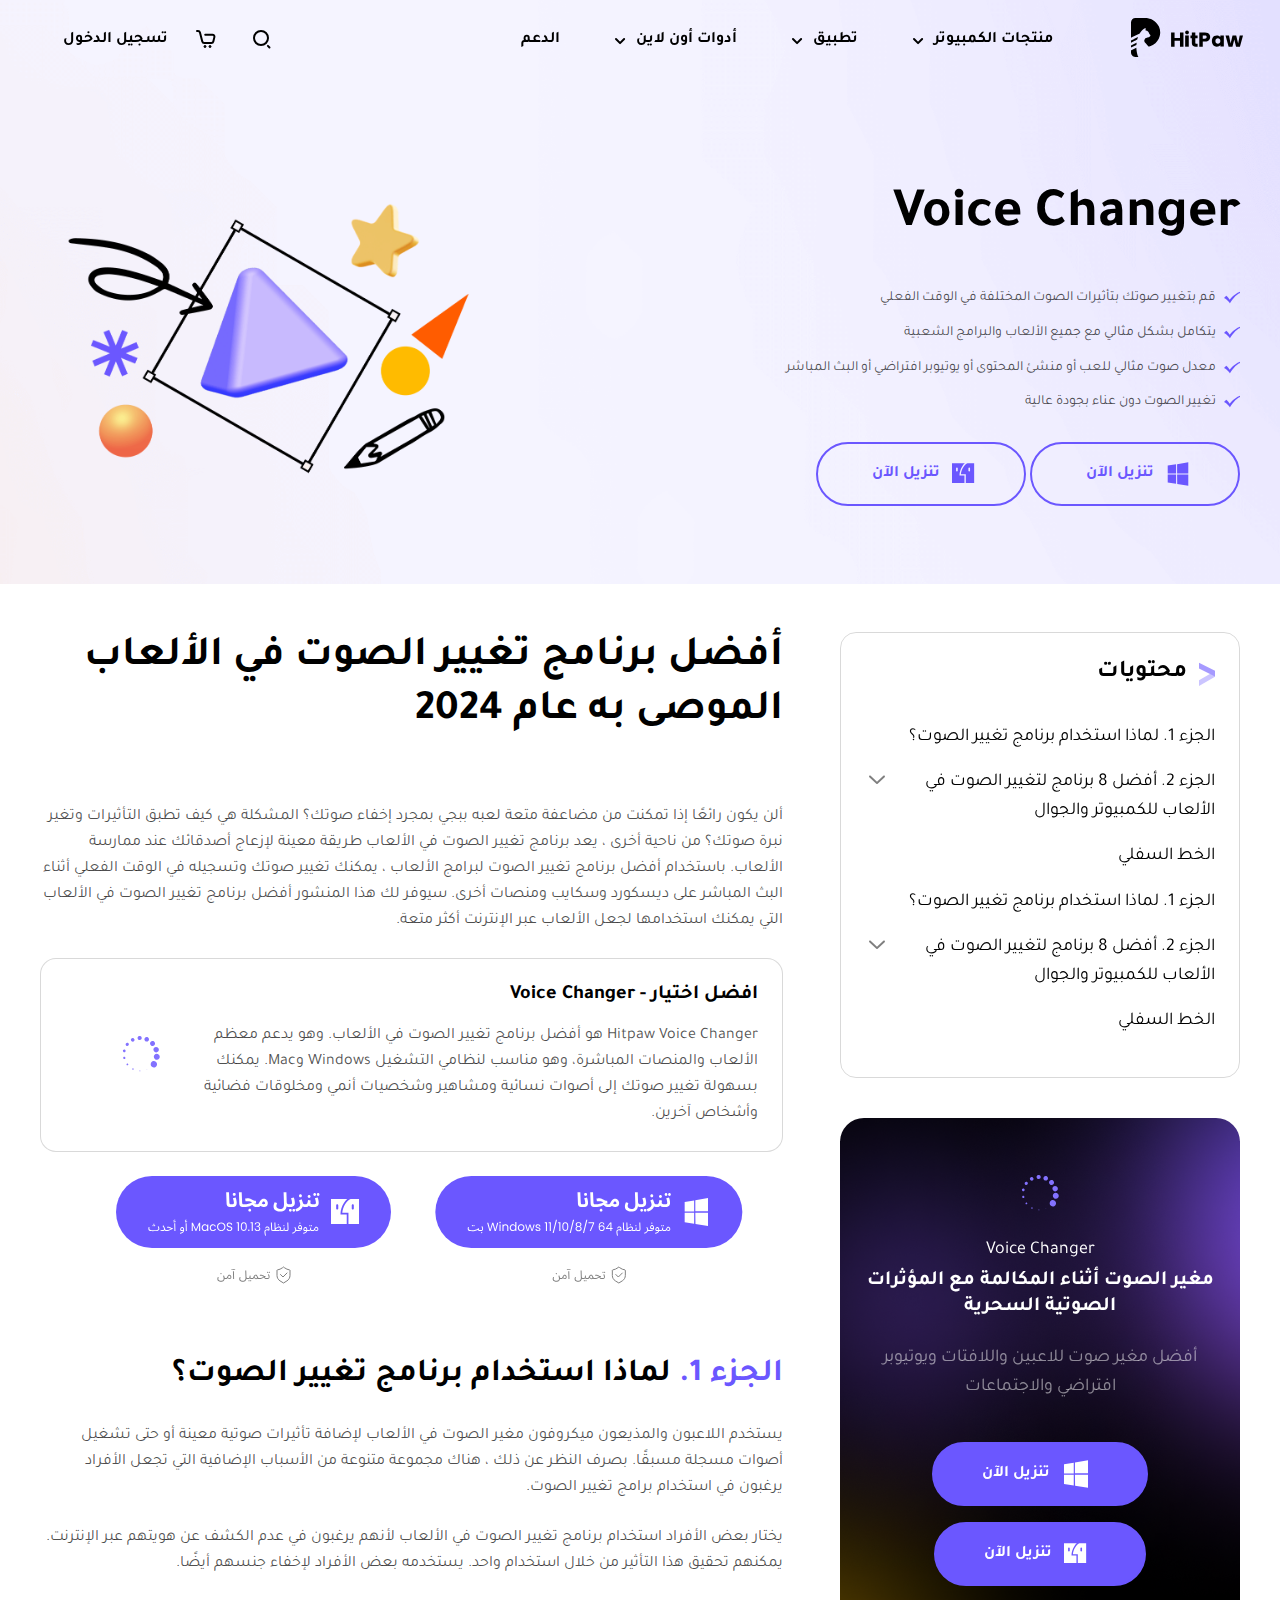
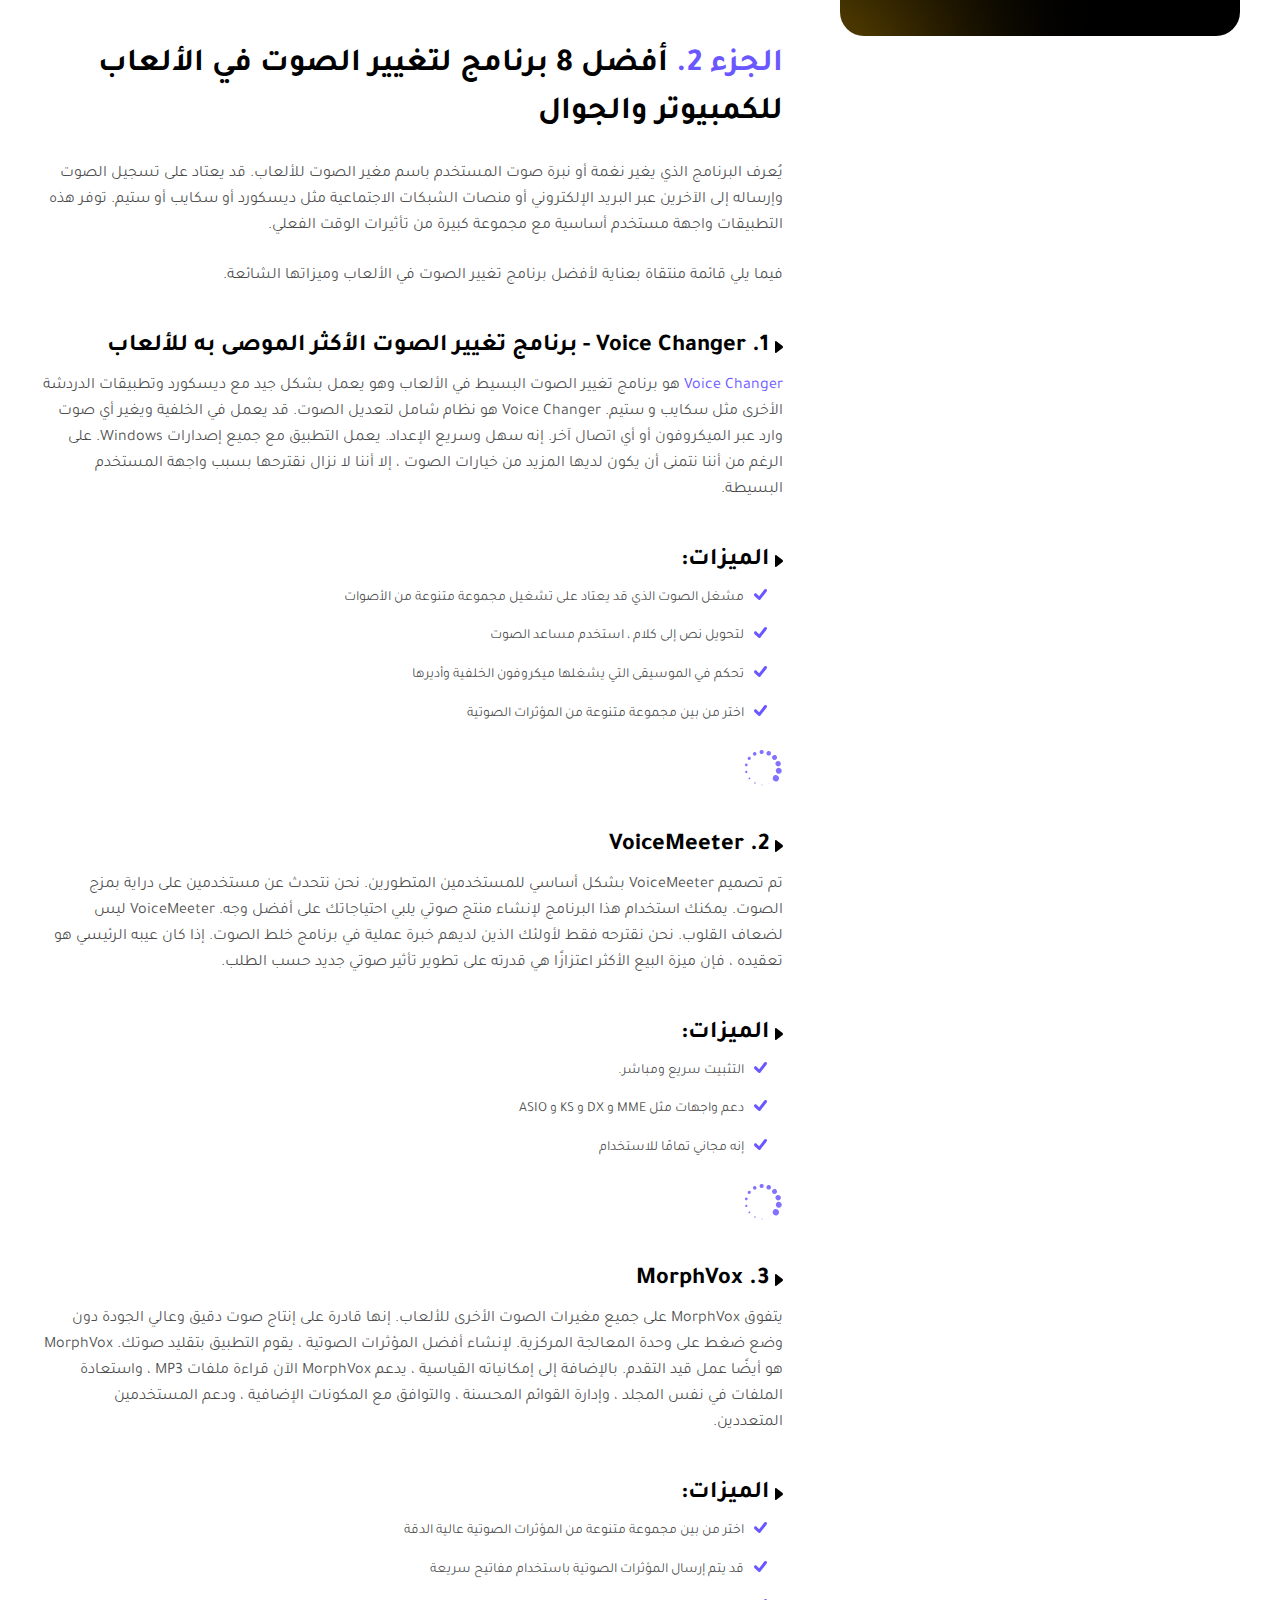
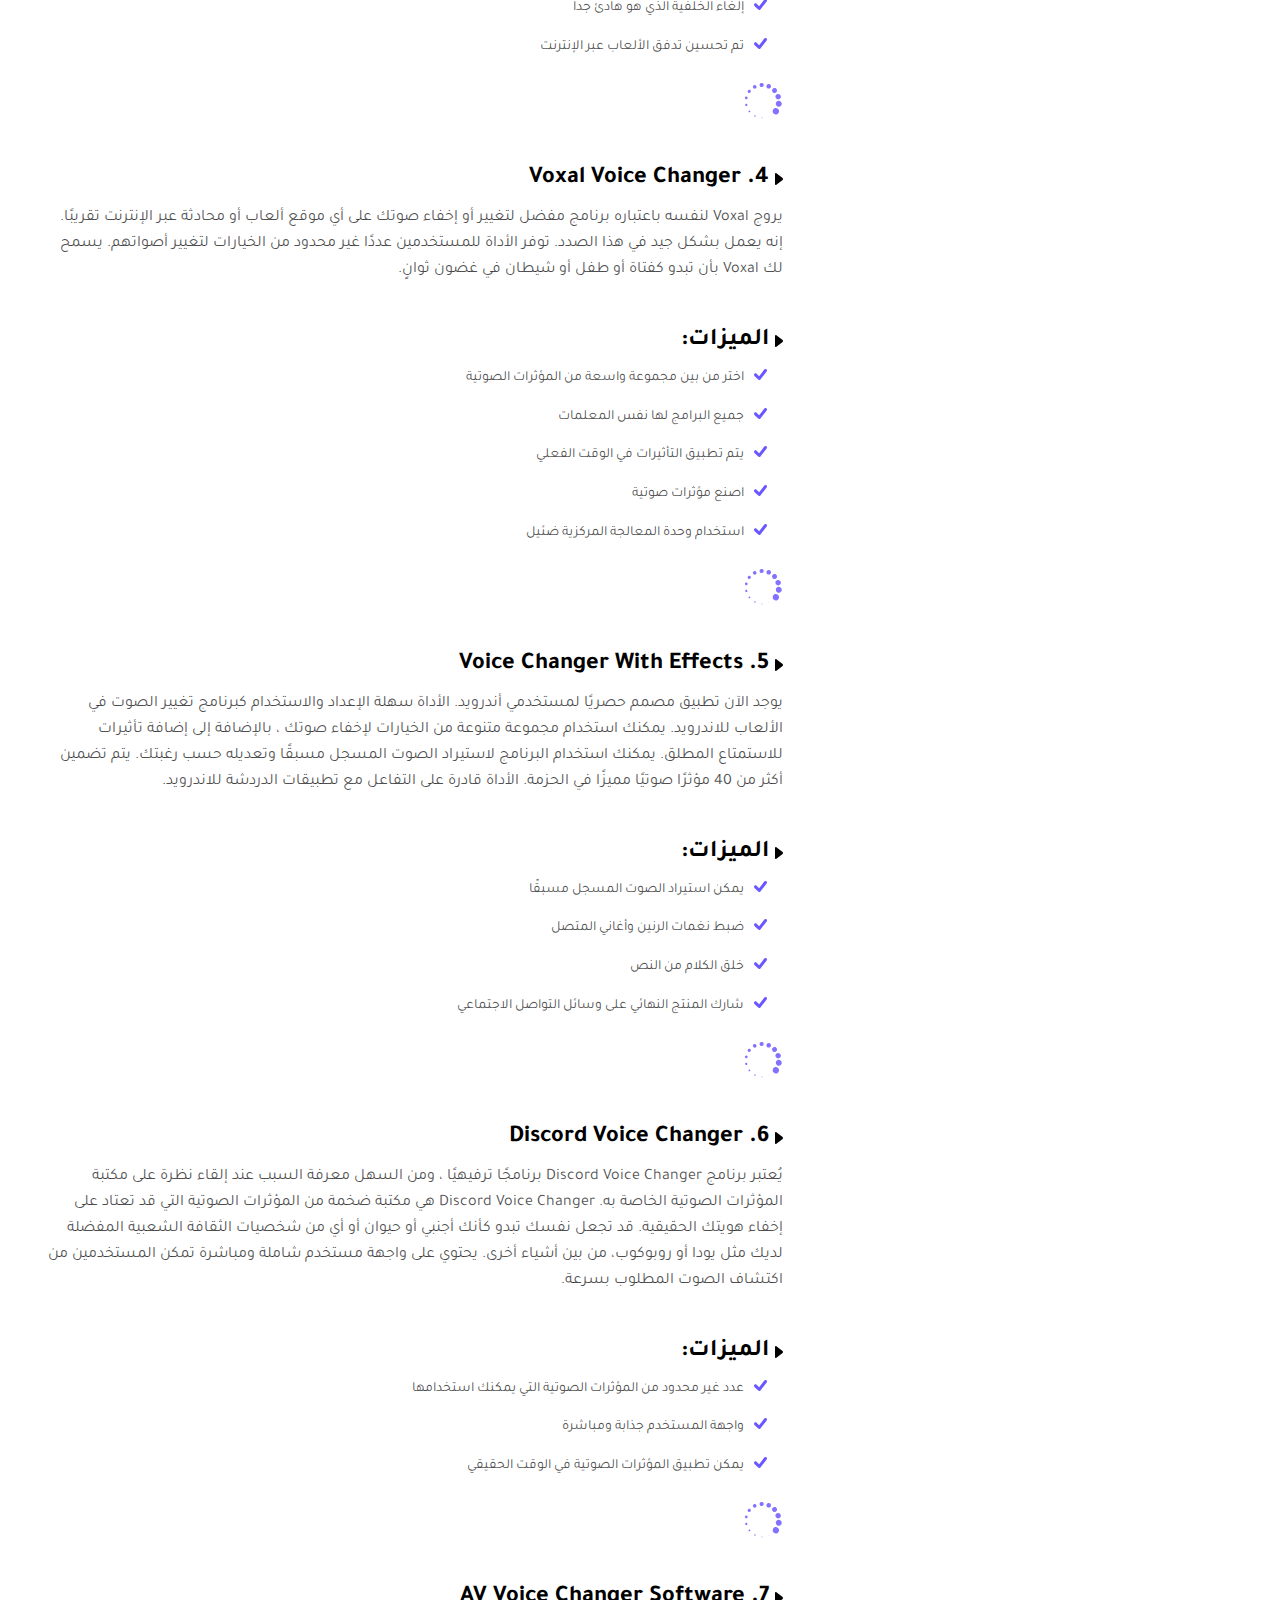
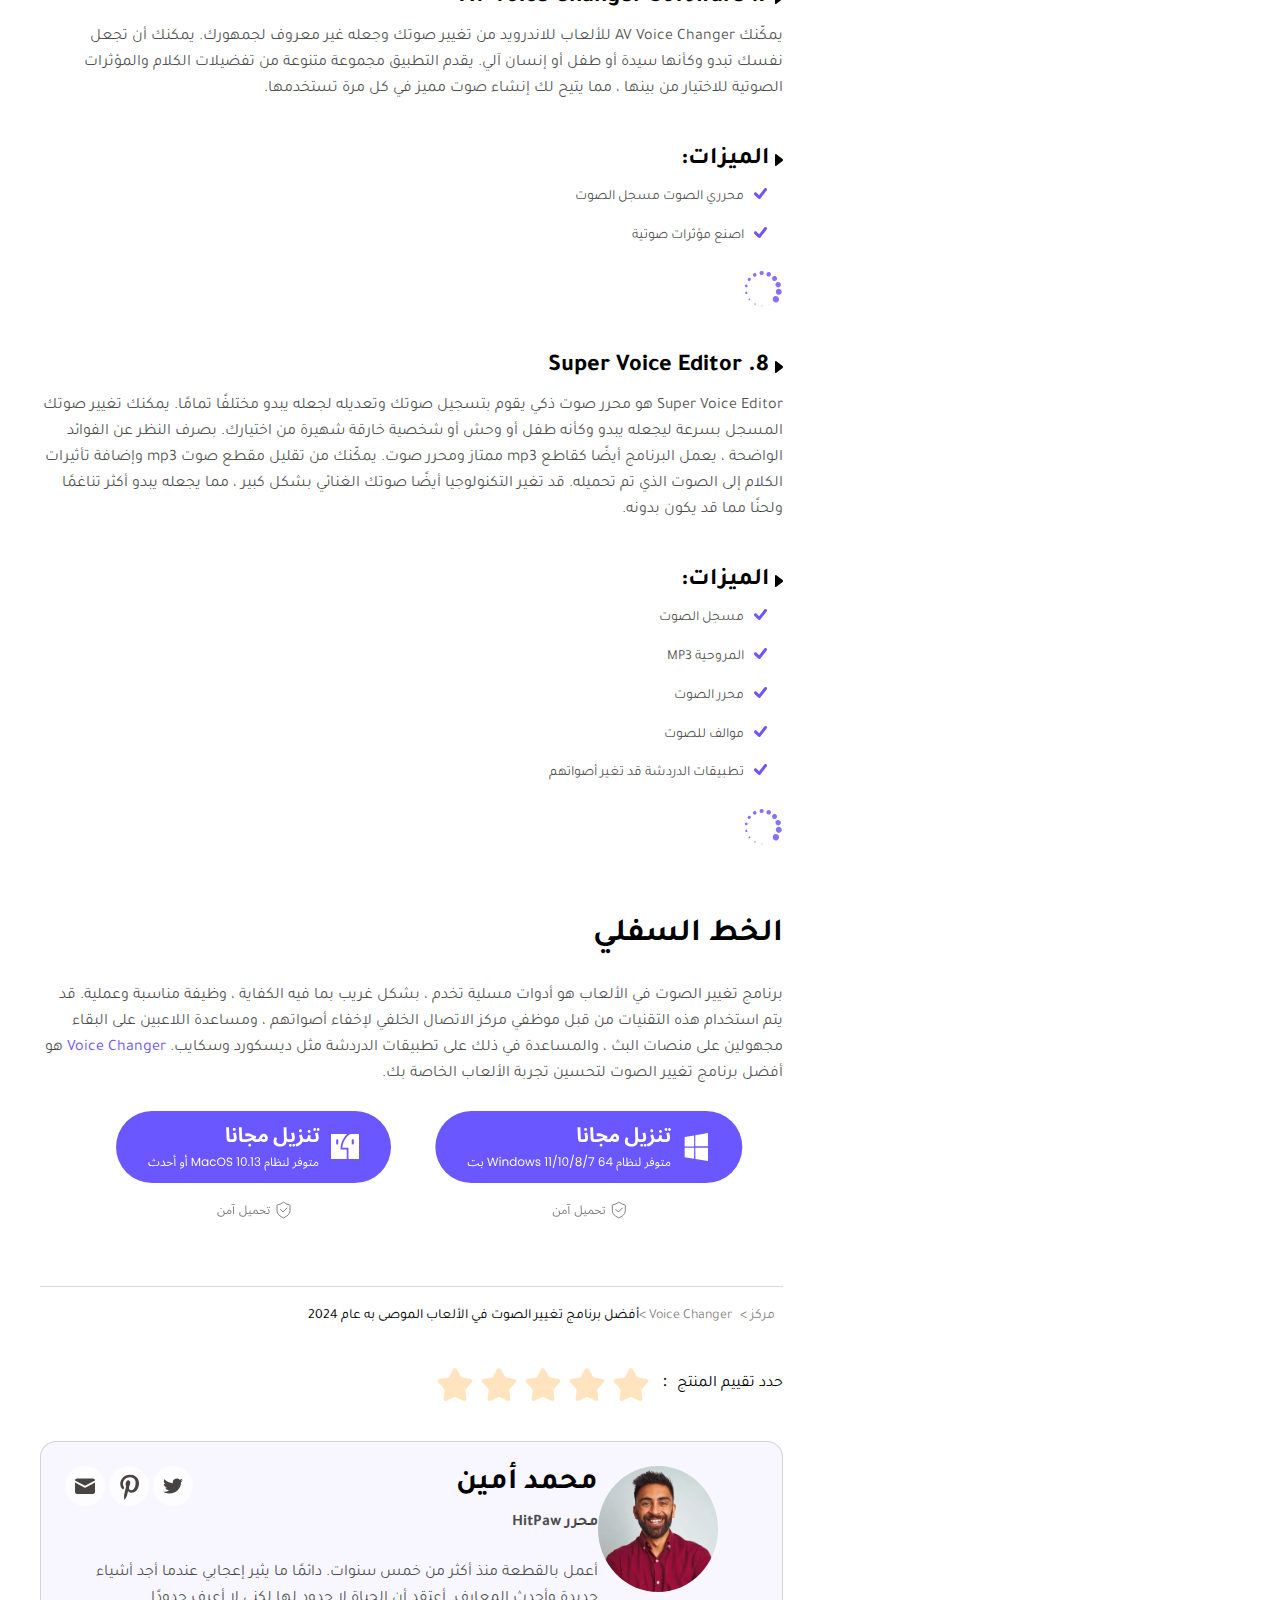
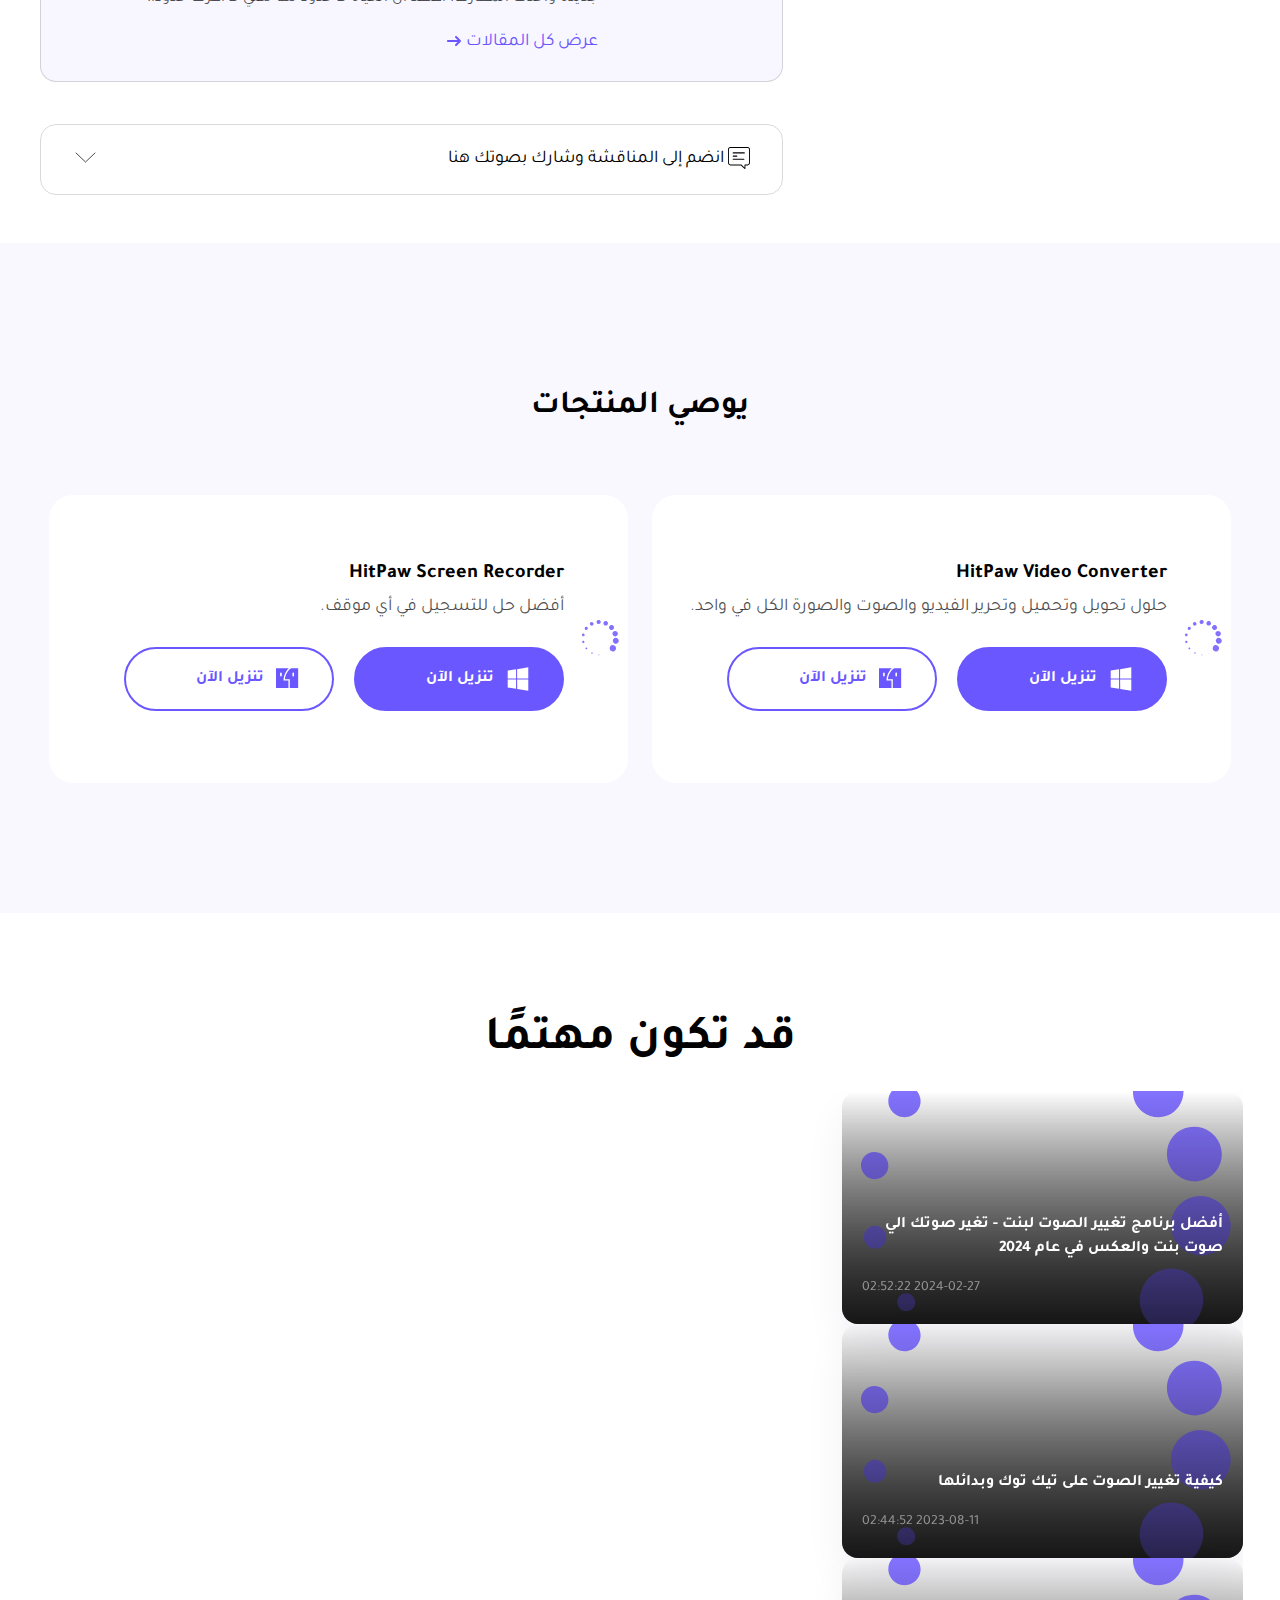
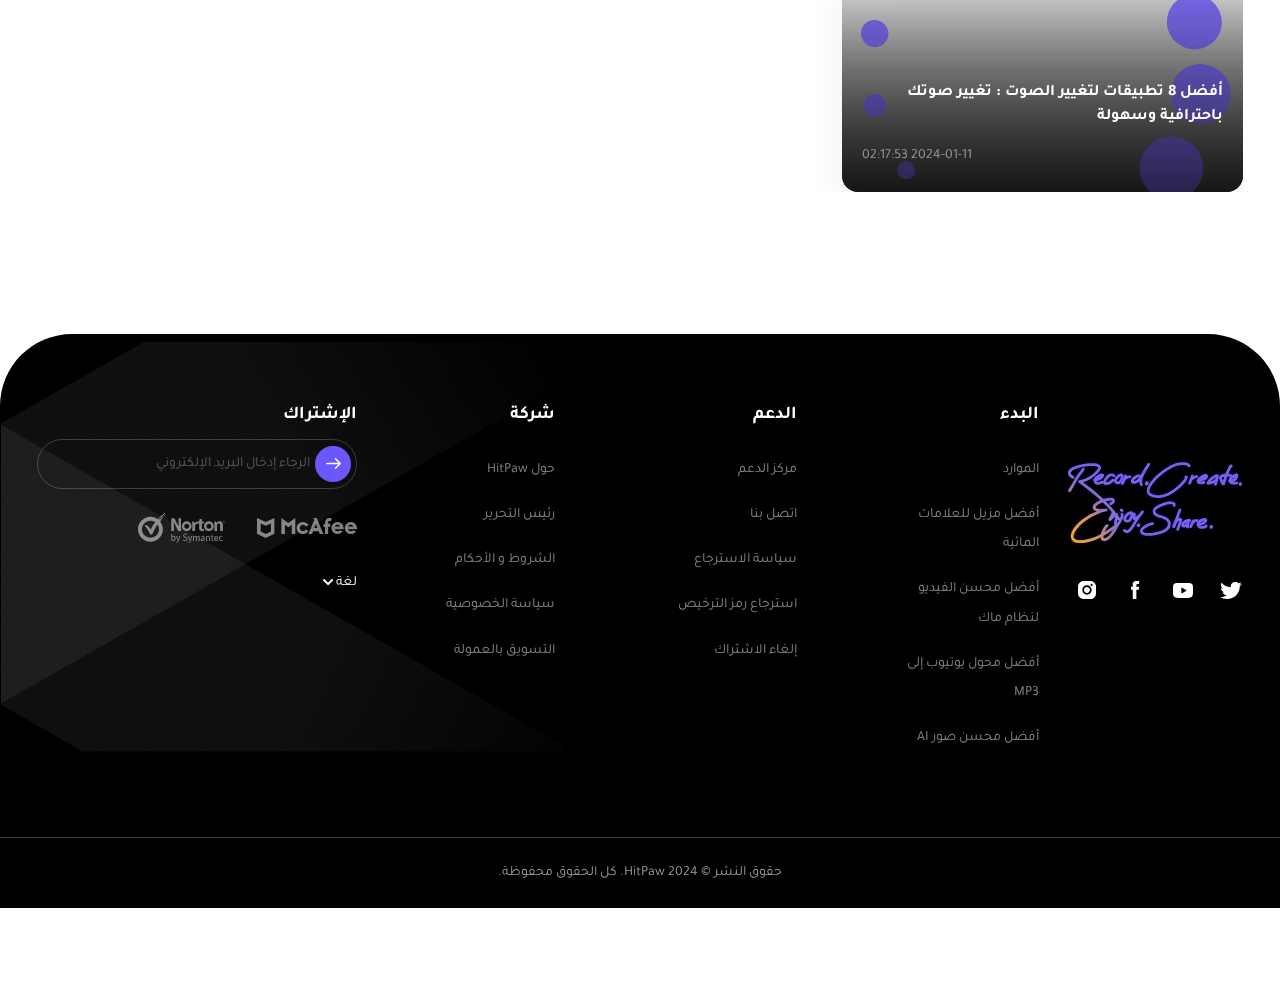
==== commit b228218a: "Add files via upload" ====
--- a/index.html
+++ b/index.html
@@ -1,71 +1,149 @@
-<!doctype html>
-<html lang="en">
-
-<!-- Mirrored from www.hitpaw.net/sem/bing/voice-changer-product.html?msclkid=27ded209f6371f11b90eb7e520f4ba2b by HTTrack Website Copier/3.x [XR&CO'2014], Sat, 09 Mar 2024 21:38:33 GMT -->
-<!-- Added by HTTrack --><meta http-equiv="content-type" content="text/html;charset=utf-8" /><!-- /Added by HTTrack -->
-<head>
-<meta http-equiv="Content-Type" content="text/html; charset=utf-8" />
+<!DOCTYPE html><html lang="ar"><head>
+    
 <meta name="renderer" content="webkit">
-<meta http-equiv="x-ua-compatible" content="IE=Edge,chrome=1">
+<meta http-equiviv="x-ua-compatible" content="IE=Edge,chrome=1">
 <meta http-equiv="Cache-Control" content="max-age=7200">
-<meta http-equiv="last-modified" content="Fri, 29 Dec 2023 06:47:55 GMT">
-<meta name="viewport" content="width=device-width,initial-scale=1,maximum-scale=1, minimum-scale=1" />
-<meta property="og:image" content="https://www.hitpaw.com/logo.ico" />
-<meta property="og:title" content="[Official] Voice Changer - Change Voice in Real-time with AI" />
-<meta property="og:description" content="Intelligently assist you in changing into any voice you desire in any scenario. Best voice changer to realize changing voice in real-time." />
-<title>[Official] Voice Changer - Change Voice in Real-time with AI</title>
-<meta name="Keywords" content="Voice Changer;ai voice changer; best voice changer;voice changer for pc" />
-<meta name="Description" content="Intelligently assist you in changing into any voice you desire in any scenario. Best voice changer to realize changing voice in real-time." />
-<link rel="dns-prefetch" href="http://www.google-analytics.com/" />
-<link rel="dns-prefetch" href="http://ajax.googleapis.com/" />
-<link rel="dns-prefetch" href="http://www.googleadservices.com/" />
-<link rel="dns-prefetch" href="http://www.googletagmanager.com/" />
-<link rel="canonical" href="voice-changer-product.html" />
-<link rel="shortcut icon" href="https://www.hitpaw.com/logo.ico" />
-
-<script crossorigin="anonymous" src="../../../polyfill.io/v3/polyfill.min1f06.html?features=Object.assign,NodeList.prototype.forEach,String.prototype.startsWith,Element.prototype.closest,Promise,fetch,CustomEvent"></script>
-
-<link media="screen and (min-width: 768px)" href="../../../assets.afirstsoft.com/rn-ui-live/css/rn-ui-hitpaw2-1.0.0.min.css" rel="stylesheet">
-<link media="screen and (max-width: 767px)" href="../../../assets.afirstsoft.com/rn-ui-live/css-mobile/rn-ui-hitpaw2-1.0.0.min.css" rel="stylesheet">
-
-
+<meta http-equiv="last-modified" content="Mon, 04 Mar 2024 07:02:03 GMT">
+<meta name="viewport" content="width=device-width,initial-scale=1,maximum-scale=1, minimum-scale=1">
+<meta name="theme-color" content="#6b57ff">
+<meta property="og:image" content="logo.ico">
+<meta property="og:title" content="أفضل 8 برنامج لتغيير الصوت في الألعاب للكمبيوتر والجوال">
+<meta property="og:description" content="هل فكرت يومًا في جعل عملية اللعب أكثر إثارة للاهتمام باستخدام برنامج تغيير الصوت؟ فستزودك هذه المقالة بدليل كامل حول برامج تغيير الصوت في الألعاب وصورها.">
+<title>أفضل 8 برنامج لتغيير الصوت في الألعاب للكمبيوتر والجوال</title>
+<meta name="Keywords" content="برنامج تغيير الصوت في الألعاب للاندرويد،برنامج تغيير الصوت في الألعاب،برنامج تغيير الاصوات في الالعاب،تغيير الصوت في لعبه ببجي،برنامج تغيير الصوت في لعبه ببجي موبايل">
+<meta name="Description" content="هل فكرت يومًا في جعل عملية اللعب أكثر إثارة للاهتمام باستخدام برنامج تغيير الصوت؟ فستزودك هذه المقالة بدليل كامل حول برامج تغيير الصوت في الألعاب وصورها.">
+<link rel="dns-prefetch" href="//www.google-analytics.com">
+<link rel="dns-prefetch" href="//ajax.googleapis.com">
+<link rel="dns-prefetch" href="//www.googleadservices.com/">
+<link rel="dns-prefetch" href="//www.googletagmanager.com/">
+<link rel="canonical" href="https://ar.hitpaw.com/voice-changer/voice-changer-for-gaming.html">
+<link rel="shortcut icon" href="logo.ico">
+<!-- IE11 polyfill -->
+<script async="" src="https://www.clarity.ms/tag/jvapl2mlqi"></script><script async="" src="js/gtm.js"></script><script async="" src="https://www.clarity.ms/tag/edild2uj35"></script><script crossorigin="anonymous" src="js/polyfill.min.js"></script>
+<!-- Brand CSS -->
+<link media="screen and (min-width: 768px)" href="css/rn-ui-hitpaw2-1.0.0.min.css" rel="stylesheet">
+<link media="screen and (max-width: 767px)" href="css/rn-ui-hitpaw2-1.0.0.min_1.css" rel="stylesheet">
+<!-- Clarity -->
+<script type="text/javascript">
+  (function(c,l,a,r,i,t,y){
+    c[a]=c[a]||function(){(c[a].q=c[a].q||[]).push(arguments)};
+    t=l.createElement(r);t.async=1;t.src="https://www.clarity.ms/tag/"+i;
+    y=l.getElementsByTagName(r)[0];y.parentNode.insertBefore(t,y);
+  })(window, document, "clarity", "script", "edild2uj35");
+</script>
+<!-- AR CSS -->
 <style>
-  #fortkdw_mask {
-    display: none;
-    width: 100vw;
-    height: 100vh;
-    position: fixed;
-    top: 0;
-    left: 0;
-    z-index: 9999999;
-    background-color: rgba(0, 0, 0, .7);
-  }
-
-  .fortkdw_installbox_cli {
-    position: absolute;
-    left: 190px;
-    top: calc(50% + 16px);
-    transform: translateY(-50%);
-    font-size: 28px;
-    font-weight: 700;
-    color: #fff;
-  }
-
-  #fortkdw_mask .fortkdw_installbox {
-    position: absolute;
-    bottom: calc(0% + 10px);
-    left: 40px;
-  }
-
-  #fortkdw_mask .fortkdw_installbox.v115 {
-    position: absolute;
-    top: 6px;
-    right: 20px;
-    bottom: auto;
-    left: auto;
+  html {
+    direction: rtl;
+  }
+
+  .header .drop-menu .nav-link::after {
+    background-position: left;
+    left: 1.5rem;
+    right: unset
+  }
+
+  .header .drop-menu .menu-1 .lft-icon {
+    left: 32px;
+    right: unset;
+  }
+
+  .header .drop-menu .menu-2 .lft-list-item {
+    margin-left: 0;
+    margin-right: -12px;
+  }
+
+  .header .drop-menu .menu-2 .nav.nav-pills {
+    font-size: 16px;
+  }
+
+  .header .drop-menu .menu-3 .lft-icon {
+    right: unset;
+    left: -7px;
+    top: 4px;
+  }
+
+  .accordion-button::after {
+    margin-right: auto;
+    margin-left: 0 !important;
+  }
+
+  .footer .title:not(.expanded)::after {
+    left: 0.5rem;
+    right: unset;
+  }
+
+  .btn svg {
+    margin-right: 0;
+    margin-left: 0.75rem;
+  }
+
+  ol,
+  ul {
+    padding-right: 1rem;
+    padding-left: 0;
+  }
+
+  .accordion.v1 .accordion-button {
+    text-align: right;
+  }
+
+  .list-unstyled {
+    padding-right: 0;
+  }
+
+  @media (min-width: 992px) {
+    .header .drop-menu .menu-1 .lft-icon {
+      left: 8px;
+      right: unset;
+    }
+
+    .header .drop-menu .menu-1 .lft {
+      right: -20px;
+      left: unset;
+    }
+
+    .header .drop-menu .menu-2 .lft {
+      border-right: 0;
+      border-left: 1px solid #3f3f3f;
+    }
+
+    .header .drop-menu .menu-3.online-box {
+      width: 580px;
+    }
+
+    .header .drop-menu .menu-3 .lft-icon {
+      right: unset;
+      left: -7px;
+      top: 4px;
+    }
+
+    .footer {
+      background-image: url(images/footer-bg.png);
+      background-position: -53px 8px;
+    }
+  }
+
+  @media (min-width: 1280px) {
+    .header .navbar-brand {
+      margin-left: 52px;
+      margin-right: 0;
+    }
+  }
+
+  @media (min-width: 1600px) {
+    .header .navbar-brand {
+      margin-left: 78px;
+      margin-right: 0;
+    }
+
+    .header .drop-menu .menu-2 .rgt {
+      padding-right: 7.875rem;
+      padding-left: 0;
+    }
   }
 </style>
-
+<!-- Download Element CSS -->
 <style>
   #tkdw-mask .img-cont {
     left: 52px;
@@ -113,16 +191,7 @@
     }
   }
 </style>
-<style>
-  @media (min-width: 992px){
-    .right-icon-1{
-      right: 60px!important;
-
-    }
-  }
-
-</style>
-<style>
+     <style>
               #login-account-active {
                 height: 80px;
                 color: #fff;
@@ -156,16 +225,14 @@
                 border-radius: 50%;
               }
 
-             #login-account-active .avatage-wrap .avatage-fix-guide-wrap {
-    position: absolute;
-    top: 70px;
-    left: 50%;
-    transform: translateX(-50%);
-    height: 0;
-    overflow: hidden;
-    transition: all 0.2s;
-    z-index: 1000;
-}
+              #login-account-active .avatage-wrap .avatage-fix-guide-wrap {
+                position: absolute;
+                top: 70px;
+                left: 0;
+                height: 0;
+                overflow: hidden;
+                transition: all 0.2s;
+              }
 
               #login-account-active .avatage-wrap .avatage-fix-guide {
                 list-style: none;
@@ -226,3936 +293,3121 @@
     width: max-content;
               }
             </style>
+    <link rel="author" href="">
+    <link rel="publisher" href="">
+     <link rel="preconnect" href="https://fonts.googleapis.com">
+  <link rel="preconnect" href="https://fonts.gstatic.com" crossorigin="">
+  <link href="https://fonts.googleapis.com/css2?family=Carter+One&amp;display=swap" rel="stylesheet">
+  <link rel="stylesheet" type="text/css" href="css/cookieseubanner.d9b3ab9a2fa3dcb5a7e3.min.css">
+    <script type="application/ld+json">
+        {
+          "@context":"https://schema.org",
+          "@type":"Article",
+          "isPartOf":{
+            "@type": "WebPage",
+            "@id":"https://ar.hitpaw.com/voice-changer/voice-changer-for-gaming.html"
+          },
+          "author":{
+            "@type": "Person",
+            "name": "محمد أمين"
+          },
+          "url": "https://ar.hitpaw.com/voice-changer/voice-changer-for-gaming.html",
+          "headline": "أفضل برنامج تغيير الصوت في الألعاب الموصى به عام 2024",
+          "description": "هل فكرت يومًا في جعل عملية اللعب أكثر إثارة للاهتمام باستخدام برنامج تغيير الصوت؟ فستزودك هذه المقالة بدليل كامل حول برامج تغيير الصوت في الألعاب وصورها.",
+          "datePublished": "2023-08-08T16:58:30+08:00",
+          "dateModified": "2024-02-26T10:44:04+08:00",
+          "mainEntityOfPage":{
+            "@type": "WebPage",
+            "@id":"https://ar.hitpaw.com/voice-changer/voice-changer-for-gaming.html"
+          },
+          "publisher":{
+            "@type": "Organization",
+            "name": "HitPaw",
+            "logo": {
+              "@type": "ImageObject",
+              "url": "https://images.hitpaw.com/hitpaw-logo.png"
+            }
+          },
+          "image": {
+              "@type": "ImageObject",
+              "url": "https://ar.hitpaw.com/images/guide/voice-changer/select-voice-effects.jpg"
+          }
+        }
+    </script>
+     <style>
+        a.btn {
+          text-decoration: none;
+        }
+  
+        body {
+          color: rgba(0, 0, 0, 0.7);
+        }
+  
+        /* section盒子 */
+        article section {
+          margin-bottom: 32px;
+        }
+  
+        /* 标题 */
+        article h1 {
+          margin-bottom: 32px;
+          font-size: 28px;
+        }
+  
+        article h2 {
+          font-size: 26px;
+          margin: 24px 0;
+        }
+  
+        article h2 span {
+          color: #6b57ff;
+        }
+  
+        article h3 {
+          font-size: 20px;
+          line-height: 150%;
+          display: flex;
+          align-items: center;
+          margin-top: 40px;
+        }
+  
+        article h3::before {
+          content: '';
+          display: flex;
+          width: 8px;
+          height: 12px;
+          background: url('data:image/svg+xml,<svg width="8" height="12" viewBox="0 0 8 12" fill="none" xmlns="http://www.w3.org/2000/svg"><path d="M7.60155 5.11293C8.13282 5.53478 8.13282 6.46521 7.60155 6.88707L1.39 11.8194C0.795715 12.2913 -5.15072e-07 11.7835 -4.77867e-07 10.9323L-4.66696e-08 1.06768C-9.46451e-09 0.216522 0.795715 -0.291288 1.39 0.180604L7.60155 5.11293Z" fill="black"/></svg>');
+          margin-left: 6px;
+          flex-shrink: 0;
+        }
+  
+        article h4 {
+          font-size: 18px;
+          line-height: 150%;
+          display: flex;
+          align-items: center;
+          margin-bottom: 16px;
+        }
+  
+        /* p标签 */
+        article p {
+          font-size: 14px;
+          margin-bottom: 24px;
+          word-break: break-word;
+        }
+  
+        /* a标签 */
+        article a {
+          text-decoration: none;
+        }
+  
+        /* 按钮 */
+        article .btn-groups {
+          margin-bottom: 24px;
+        }
+  
+        article .btn-groups a {
+          display: inline-block;
+        }
+  
+        article .btn-groups a img {
+          max-width: 100%;
+        }
+  
+        article .btn-groups a:hover {
+          text-decoration: none;
+        }
+  
+        article .dev-desktop .btn-groups a {
+          margin-right: 40px;
+          margin-top: 24px;
+        }
+  
+        article .dev-mobile .btn-groups a {
+          margin-right: 12px;
+          margin-top: 16px;
+          max-width: 168px;
+        }
+  
+        article .dev-desktop .btn-groups {
+          margin-top: -24px;
+        }
+  
+        article .dev-mobile .btn-groups {
+          margin-top: -16px;
+        }
+  
+        /* 图片 */
+        article picture img {
+          max-width: 100%;
+          display: block;
+        }
+  
+        /*普通ul标签*/
+        article ul li {
+          margin: 8px 0;
+        }
+  
+        /* ul标签 */
+  
+        article ul.list-title {
+          margin: 24px 0;
+        }
+  
+        article ul.list-title li {
+          color: #000000;
+          font-weight: 700;
+          font-size: 16px;
+          line-height: 150%;
+          margin-bottom: 8px;
+        }
+  
+        /* 勾号li */
+        article ul.list-check {
+          list-style: none;
+          padding-left: 0;
+          margin-bottom: 24px;
+        }
+  
+        article ul.list-check li {
+          margin-bottom: 16px;
+          font-size: 14px;
+        }
+  
+        article ul.list-check li::before {
+          content: url('data:image/svg+xml,<svg width="13" height="11" viewBox="0 0 13 11" fill="none" xmlns="http://www.w3.org/2000/svg"><path fill-rule="evenodd" clip-rule="evenodd" d="M12.4235 0.31803C13.0763 0.828046 13.1921 1.77071 12.682 2.42353L6.43204 10.4235C6.16875 10.7605 5.77414 10.9691 5.34739 10.9969C4.92064 11.0247 4.50233 10.869 4.19759 10.5689L0.447594 6.87661C-0.142716 6.29538 -0.150078 5.34566 0.43115 4.75535C1.01238 4.16504 1.9621 4.15768 2.55241 4.73891L5.10366 7.25091L10.318 0.576601C10.828 -0.0762201 11.7706 -0.191986 12.4235 0.31803Z" fill="black" fill-opacity="0.7"/></svg>');
+          margin-right: 10px;
+          opacity: 0.7;
+        }
+  
+        /* 数字li */
+        article ul.list-num {
+          list-style: none;
+          padding: 0;
+        }
+  
+        article ul.list-num li {
+          font-size: 18px;
+          margin: 16px 0;
+          word-break: break-all;
+        }
+  
+        article ul.list-num li p>span,
+        article ul.list-num li>span {
+          font-weight: 700;
+          margin-right: 8px;
+        }
+  
+        /* 数字li */
+        article ul.list-num-small {
+          list-style: none;
+          padding: 0;
+        }
+  
+        article ul.list-num-small li {
+          font-size: 16px;
+          margin: 8px 0;
+          word-break: break-all;
+        }
+  
+        article ul.list-num-small li p>span,
+        article ul.list-num-small li>span {
+          font-weight: 700;
+          margin-right: 8px;
+        }
+  
+        /* tips */
+        article .tip {
+          padding: 20px;
+          border: 1px solid rgba(0, 0, 0, 0.15);
+          border-radius: 16px;
+          background: #f8f7ff;
+          margin-bottom: 24px;
+        }
+  
+        article .tip p {
+          margin: 24px 0 16px 0;
+          display: flex;
+        }
+  
+        /* summary */
+        article .summary {
+          background: #fff;
+          border: 1px solid rgba(0, 0, 0, 0.15);
+          border-radius: 16px;
+          padding: 24px 24px 24px 24px;
+          margin-bottom: 24px;
+        }
+  
+        article .summary {
+          display: flex;
+          align-items: center;
+        }
+  
+        article .summary h5 {
+          margin-bottom: 16px;
+        }
+  
+        article .summary p {
+          margin-bottom: 16px;
+        }
+  
+        article .summary p:last-child {
+          margin-bottom: 0;
+        }
+  
+        article .summary img {
+          max-width: 124px;
+          margin-left: 40px;
+          display: none;
+        }
+  
+        /* faq */
+        article .faq {
+          padding: 16px;
+          background: #f8f7ff;
+          border-radius: 16px;
+          margin-bottom: 24px;
+          border: 1px solid rgba(0, 0, 0, 0.15);
+        }
+  
+        article .faq p {
+          margin: 0;
+          align-items: flex-start;
+        }
+  
+        article .faq span:first-child {
+          font-weight: 700;
+          font-size: 18px;
+          margin-right: 8px;
+          color: #000;
+          position: relative;
+          top: -3.4px;
+        }
+  
+        article .faq .Q {
+          color: #000;
+          margin-bottom: 16px;
+          display: flex;
+        }
+  
+        article .faq .A {
+          color: rgba(0, 0, 0, 0.5);
+          display: flex;
+        }
+  
+        article .comment {
+          padding-top: 18px;
+          border-top: 1px solid rgba(0, 0, 0, 0.15);
+          margin-bottom: 0;
+        }
+  
+        article .comment .link-to {
+          display: flex;
+          font-size: 12px;
+          margin-bottom: 40px;
+          flex-wrap: wrap;
+        }
+  
+        article .comment .link-to span {
+          color: rgba(0, 0, 0);
+        }
+  
+        article .comment .link-to a {
+          color: rgba(0, 0, 0, 0.5);
+          text-decoration: none;
+          margin-right: 8px;
+        }
+  
+        article .comment .start {
+          font-size: 18px;
+          margin-bottom: 0;
+          display: flex;
+          align-items: center;
+          margin: 40px 0;
+        }
+  
+        article .comment .start span {
+          color: rgba(0, 0, 0);
+          font-size: 14px;
+        }
+  
+        article .comment .start svg {
+          margin-right: 8px;
+          opacity: 0.3;
+          cursor: pointer;
+        }
+  
+        article .comment .start svg.active {
+          opacity: 1;
+        }
+  
+        article .comment-share {
+          padding: 16px;
+          background: #f8f7ff;
+          border-radius: 16px;
+          display: flex;
+          align-items: start;
+        }
+  
+        article .comment-share img {
+          max-width: 120px;
+          border-radius: 50%;
+          margin-right: 40px;
+        }
+  
+        article .comment-share .share-title {
+          display: flex;
+          align-items: start;
+          justify-content: space-between;
+        }
+  
+        article .comment-share .share-title h5 {
+          font-size: 30px;
+        }
+  
+        article .comment-share .share-title a {
+          text-decoration: none;
+        }
+  
+        article .comment .join {
+          border: 1px solid rgba(0, 0, 0, 0.15);
+          border-radius: 16px;
+          margin-top: 42px;
+        }
+  
+        article .comment .join .accordion-item {
+          margin-bottom: 0 !important;
+        }
+  
+        article .join-item {
+          padding: 20px 32px;
+          display: flex;
+          justify-content: space-between;
+        }
+  
+        article .join .accordion.v1 .accordion-body {
+          padding: 0 32px !important;
+          font-size: 14px;
+        }
+  
+        /* sec-1 */
+        .sec-1 {
+          background: url(images/artile-bg.png) no-repeat center top;
+          background-size: cover;
+        }
+  
+        .sec-1 ul {
+          font-size: 14px;
+          color: rgba(0, 0, 0, 0.7);
+        }
+  
+        .sec-1 ul li::before {
+          content: url('data:image/svg+xml,<svg width="16" height="17" viewBox="0 0 16 17" fill="none" xmlns="http://www.w3.org/2000/svg"><path d="M15.9927 4.02178C15.9927 4.02178 13.4339 4.87472 10.4486 8.2865C7.6765 11.3784 7.03679 12.6578 5.97061 14.3637C5.86399 14.2571 4.26472 11.1652 0 8.92621L2.23898 6.79385C2.23898 6.79385 4.26472 8.17988 5.65076 10.7387C5.65076 10.7387 9.16916 5.30119 15.9927 2.63574V4.02178Z" fill="%236B57FF"/></svg>');
+          width: 16px;
+          height: 17px;
+          display: block;
+          margin-left: 8px;
+          margin-top: 2px;
+        }
+  
+        .sec-1 .article-title {
+          font-size: 32px;
+          font-weight: 700;
+          color: #000;
+        }
+  
+        .sec-1 .container {
+          padding: 88px var(--bs-gutter-x, 0.75rem) 78px;
+        }
+  
+        .sec1-main {
+          max-width: 100%;
+          flex-direction: column;
+        }
+  
+        .sec1-com {
+          margin-bottom: 32px;
+          text-align: center;
+        }
+  
+        .article-main {
+          max-width: 100%;
+          padding: 48px 0 !important;
+        }
+  
+        .header-img {
+          max-width: 100%;
+        }
+  
+        /* sec-2 */
+        .sec-2 {
+          /* background: #F8F7FF; */
+        }
+  
+        .sec2-main {
+          padding: 40px 0 32px;
+        }
+  
+        .sec-2 h3 {
+          font-size: 28px;
+          margin-bottom: 32px;
+        }
+  
+        .sec-2 .cell {
+          width: 100%;
+          background: linear-gradient(180deg, rgba(0, 0, 0, 0.0001) 0%, rgba(0, 0, 0, 0.7) 100%), url(article.css);
+          box-shadow: 0px 20px 40px rgba(3, 0, 77, 0.06);
+          border-radius: 16px;
+        }
+  
+        .sec-2 .cell .cell-cont {
+          padding-top: 58.4%;
+  
+          /* max-width: 25%; */
+        }
+  
+        .sec-2 .cell .cell-cont img {
+          /* max-width: 100%; */
+          object-fit: cover;
+          transition: all 0.3s ease-in 0s;
+        }
+  
+        .sec-2 .cell:hover .cell-cont img {
+          transform: scale(1.08);
+        }
+  
+        .sec-2 .cell .cell-cont .mask {
+          background: linear-gradient(rgba(0, 0, 0, 0) 0%, rgba(0, 0, 0, 0.7) 100%), url(article.css);
+          padding: 0 20px 25px 20px;
+        }
+  
+        .sec-2 .cell .cell-cont h3 {
+          text-align: start;
+          font-size: 16px;
+          line-height: 150%;
+          overflow: hidden;
+          text-overflow: ellipsis;
+          display: -webkit-box;
+          -webkit-line-clamp: 2;
+          -webkit-box-orient: vertical;
+        }
+  
+        .sec-2 .cell .author-img img {
+          max-width: 52px;
+          display: flex;
+          margin-right: 12px;
+        }
+  
+        /* article */
+        .slide-bar {
+          display: none;
+          width: 340px;
+          position: sticky;
+          top: 20px;
+          box-sizing: border-box;
+          flex-shrink: 0;
+        }
+  
+        .swiper-pagination-bullet {
+          background: #6b57ff !important;
+        }
+  
+        .swiper-pagination-bullet-active {
+          width: 22px !important;
+          background: #6b57ff !important;
+          border-radius: 20px !important;
+        }
+  
+        @media (min-width: 567px) {
+  
+          /* sec-2 */
+          .sec-2 .cell {
+            width: 48%;
+          }
+  
+          article .comment .link-to {
+            font-size: 14px;
+          }
+  
+          article p {
+            font-size: 16px;
+          }
+  
+          article ul.list-title li {
+            font-size: 20px;
+          }
+  
+          article ul.list-check li {
+            font-size: 16px;
+          }
+  
+          article .comment .start span {
+            font-size: 16px;
+          }
+        }
+  
+        @media (min-width: 768px) {
+          article h1 {
+            font-size: 42px;
+          }
+  
+          article h2 {
+            font-size: 30px;
+          }
+  
+          /* tips */
+          article .tip {
+            padding: 40px;
+          }
+  
+          article .faq {
+            padding: 24px;
+          }
+  
+          article .comment-share {
+            padding: 24px;
+          }
+  
+          /* sec-1 */
+          .sec-1 .article-title {
+            font-size: 56px;
+            font-weight: 700;
+          }
+  
+          .sec-1 .container {
+            padding: 124px 0 78px;
+          }
+  
+          .header-img {
+            max-width: 396px;
+          }
+  
+          article .summary img {
+            display: block;
+          }
+  
+          article .summary {
+            padding: 24px 24px 24px 40px;
+          }
+        }
+  
+        @media (min-width: 992px) {
+          article h1 {
+            margin-bottom: 64px;
+            font-size: 36px;
+          }
+  
+          article section {
+            margin-bottom: 64px;
+          }
+  
+          /* sec-1 */
+          .sec1-main {
+            max-width: 960px;
+            flex-direction: row;
+          }
+  
+          .sec1-com {
+            margin-bottom: 0px;
+            text-align: start;
+          }
+  
+          .header-img {
+            max-width: 396px;
+          }
+  
+          /* article */
+  
+          .slide-bar {
+            display: block;
+            margin-left: 4.76%;
+          }
+  
+          #article {
+            width: 580px;
+          }
+  
+          .article-main {
+            padding: 100px 0px 110px;
+          }
+  
+          /* sec-2 */
+          .sec-2 {
+            padding-bottom: 40px;
+          }
+  
+          .sec-2 .cell {
+            width: 32%;
+          }
+  
+          .sec-2 h3 {
+            font-size: 48px;
+          }
+  
+          /* 侧边栏 */
+  
+          .tag-title {
+            font-size: 24px;
+            line-height: 140%;
+          }
+  
+          .slide-bar .slidebar-item {
+            margin-bottom: 40px;
+          }
+  
+          .slide-bar .slidebar-item .tag-title::before {
+            content: url('data:image/svg+xml,<svg width="18" height="26" viewBox="0 0 18 26" fill="none" xmlns="http://www.w3.org/2000/svg"><g opacity="0.6"><path d="M18 15.8348L2 25V19.1655L18 10.0002L18 15.8348Z" fill="%23A99EFF"/><path d="M17.9727 9.69616L2 1.74347L2 7.50009L17.9727 15.5705L17.9727 9.69616Z" fill="%236B57FF"/></g></svg>');
+            margin-left: 10px;
+            width: 18px;
+            height: 26px;
+            display: block;
+          }
+  
+          .slidebar-item {
+            padding: 24px;
+            border: 1px solid rgba(0, 0, 0, 0.15);
+            border-radius: 16px;
+          }
+  
+          /* 侧边栏页面导航 */
+          .slidebar-item .accordion ul {
+            list-style: auto;
+            padding-left: 16px;
+          }
+  
+          .slidebar-item .accordion ul li::marker {
+            font-weight: 700;
+            color: #000000;
+          }
+  
+          .slidebar-accordion-item-title {
+            display: flex;
+            color: rgba(107, 87, 255, 1);
+          }
+  
+          .slidebar-accordion-item .collapsed {
+            color: #000;
+          }
+  
+          .slidebar-accordion-item .slidebar-accordion-item-title.collapsed::after {
+            content: url('data:image/svg+xml,<svg width="24" height="24" viewBox="0 0 24 24" fill="none" xmlns="http://www.w3.org/2000/svg"><path fill-rule="evenodd" clip-rule="evenodd" d="M4.26721 16.1804C4.64301 16.5852 5.27574 16.6086 5.68046 16.2328L12 10.3646L18.3196 16.2328C18.7243 16.6086 19.357 16.5852 19.7328 16.1804C20.1086 15.7757 20.0852 15.143 19.6805 14.7672L12.6805 8.2672C12.2968 7.91093 11.7032 7.91093 11.3196 8.2672L4.31955 14.7672C3.91484 15.143 3.89141 15.7757 4.26721 16.1804Z" fill="%23000"/></svg>');
+            margin-left: auto;
+            width: 24px;
+            height: 24px;
+            display: block;
+            opacity: 0.5;
+            transform: rotate(-180deg);
+          }
+  
+          .slidebar-accordion-item .slidebar-accordion-item-title::after {
+            content: url('data:image/svg+xml,<svg width="24" height="24" viewBox="0 0 24 24" fill="none" xmlns="http://www.w3.org/2000/svg"><path fill-rule="evenodd" clip-rule="evenodd" d="M4.26721 16.1804C4.64301 16.5852 5.27574 16.6086 5.68046 16.2328L12 10.3646L18.3196 16.2328C18.7243 16.6086 19.357 16.5852 19.7328 16.1804C20.1086 15.7757 20.0852 15.143 19.6805 14.7672L12.6805 8.2672C12.2968 7.91093 11.7032 7.91093 11.3196 8.2672L4.31955 14.7672C3.91484 15.143 3.89141 15.7757 4.26721 16.1804Z" fill="%236B57FF"/></svg>');
+            opacity: 1;
+            margin-left: auto;
+            width: 24px;
+            height: 24px;
+          }
+  
+          .slidebar-accordion-item:hover .slidebar-accordion-item-title::after {
+            content: url('data:image/svg+xml,<svg width="24" height="24" viewBox="0 0 24 24" fill="none" xmlns="http://www.w3.org/2000/svg"><path fill-rule="evenodd" clip-rule="evenodd" d="M4.26721 16.1804C4.64301 16.5852 5.27574 16.6086 5.68046 16.2328L12 10.3646L18.3196 16.2328C18.7243 16.6086 19.357 16.5852 19.7328 16.1804C20.1086 15.7757 20.0852 15.143 19.6805 14.7672L12.6805 8.2672C12.2968 7.91093 11.7032 7.91093 11.3196 8.2672L4.31955 14.7672C3.91484 15.143 3.89141 15.7757 4.26721 16.1804Z" fill="%236B57FF"/></svg>');
+            opacity: 1;
+          }
+  
+          .slidebar-accordion-item-title:hover {
+            color: rgba(107, 87, 255, 1);
+          }
+  
+          .slidebar-item .slidebar-item-body {
+            padding: 16px 18px 0;
+            display: flex;
+            flex-direction: column;
+          }
+  
+          .slidebar-item a {
+            color: rgba(0, 0, 0, 0.7);
+            text-decoration: none;
+          }
+  
+          .slidebar-item a:hover {
+            color: #6b57ff !important;
+            text-decoration: underline;
+          }
+  
+          .slidebar-item .slidebar-item-body>a:hover::before {
+            content: url('data:image/svg+xml, <svg width="5" height="8" viewBox="0 0 5 8" fill="none" xmlns="http://www.w3.org/2000/svg"><path d="M4.75097 3.40862C5.08301 3.68986 5.08301 4.31014 4.75097 4.59138L0.868748 7.8796C0.497323 8.19419 1.33456e-07 7.85565 1.58259e-07 7.28822L4.45724e-07 0.711784C4.70527e-07 0.144348 0.497323 -0.194192 0.868748 0.120403L4.75097 3.40862Z" fill="%236B57FF"/></svg>');
+            opacity: 1;
+            margin-left: 8px;
+            width: 8px;
+            height: 5px;
+          }
+  
+          .slidebar-item .slidebar-item-body>a::before {
+            content: url('data:image/svg+xml, <svg width="5" height="8" viewBox="0 0 5 8" fill="none" xmlns="http://www.w3.org/2000/svg"><path d="M4.75097 3.40862C5.08301 3.68986 5.08301 4.31014 4.75097 4.59138L0.868748 7.8796C0.497323 8.19419 1.33456e-07 7.85565 1.58259e-07 7.28822L4.45724e-07 0.711784C4.70527e-07 0.144348 0.497323 -0.194192 0.868748 0.120403L4.75097 3.40862Z" fill="%23000"/></svg>');
+            opacity: 1;
+            margin-left: 8px;
+            width: 8px;
+            height: 5px;
+          }
+  
+          /* 侧边栏帖子 */
+  
+          .slidebar-item .recent-posts a {
+            font-size: 14px;
+            margin-bottom: 30px;
+          }
+  
+          .slidebar-item .recent-posts a:hover .posts-word {
+            color: #6b57ff;
+          }
+  
+          .slidebar-item .recent-posts a img {
+            max-width: 80px;
+          }
+  
+          .posts-word {
+            color: #000000;
+          }
+  
+          .posts-word p {
+            font-weight: 600;
+          }
+  
+          .posts-word span {
+            opacity: 0.5;
+          }
+  
+          /* 侧边栏 */
+  
+          /* 侧边栏最佳编辑 */
+          .slidebar-editor {}
+  
+          .editor-author {
+            padding-bottom: 20px;
+            border-bottom: 1px solid #e4e2f4;
+          }
+  
+          .editor-author img {
+            max-width: 80px;
+            border-radius: 50%;
+          }
+  
+          .star-item {
+            color: #ffa52b;
+            margin: 24px 0;
+            display: flex;
+          }
+  
+          .star-item p {
+            color: #000000;
+            font-size: 18px;
+            margin-left: 20px;
+          }
+  
+          .star-item p span {
+            color: #ffa52b;
+            display: inline-block;
+          }
+  
+          .best-title {
+            color: #000000;
+            font-weight: 700;
+            font-size: 18px;
+            display: inline-block;
+            margin-bottom: 8px;
+          }
+        }
+  
+        @media (min-width: 1280px) {
+          article h1 {
+            margin-bottom: 64px;
+            font-size: 42px;
+          }
+  
+          /* sec-1 */
+          .sec-1 .article-title {
+            font-size: 56px;
+            font-weight: 700;
+          }
+  
+          .sec-1 .container {
+            padding: 172px 0 78px;
+          }
+  
+          .sec1-main {
+            max-width: 1200px;
+          }
+  
+          .header-img {
+            max-width: 446px;
+          }
+  
+          /* article */
+          .article-main {
+            max-width: 1200px;
+            padding: 100px 0 110px;
+          }
+  
+          .slide-bar {
+            width: 400px;
+          }
+  
+          #article {
+            width: 760px;
+          }
+  
+          /* sec-2 */
+  
+          .sec2-main {
+            padding: 110px 0 12px;
+          }
+  
+          .sec2-main h2 {
+            margin-bottom: 64px;
+          }
+  
+          .sec-2 .cell {
+            width: calc(33.22%);
+          }
+        }
+  
+        @media (min-width: 1600px) {
+          article picture img {
+            max-width: 800px;
+            display: block;
+          }
+  
+          /* sec-1 */
+          .sec1-main {
+            max-width: 1365px;
+          }
+  
+          .header-img {
+            max-width: 533px;
+          }
+  
+          .article-main {
+            max-width: 1365px;
+          }
+  
+          #article {
+            width: 900px;
+          }
+  
+          /* sec-2 */
+          .sec-2 {
+            padding-bottom: 120px;
+          }
+  
+          .sec-2 h3 {
+            margin-bottom: 64px;
+          }
+  
+          /* slidebar */
+  
+          .slide-bar {
+            width: 400px;
+          }
+  
+          .slidebar-item {
+            padding: 30px;
+          }
+  
+          article .comment-share {
+            padding: 40px;
+          }
+        }
+      </style>
+    		     <style>
+      .black h2 {
+        word-break: break-word;
+      }
+
+      h1,
+      h2,
+      h3,
+      h4 {
+        font-weight: 700 !important;
+      }
+
+
+      h2,
+      article h2 {
+        font-size: 32px;
+        line-height: 48px;
+      }
+
+      h3,
+      article h3 {
+        font-size: 24px;
+        line-height: 36px;
+      }
+
+      .content-bottom .content-bottom-left>h1 {
+        font-weight: 900 !important;
+      }
+
+      .content-main {
+        padding-top: 140px;
+      }
+
+      .bg-gray {
+        background-color: #f8f8f8 !important;
+      }
+
+      a.btn {
+        text-decoration: none;
+        border-radius: 88px !important;
+        min-width: 210px;
+      }
+
+      main {
+        padding-top: 0;
+        padding-bottom: 90px;
+        font-size: 18px;
+      }
+
+      .pic-text-item-text h3 {
+        line-height: 18px
+      }
+
+      .content-grid h2 {
+        font-size: 24px;
+        line-height: 32px;
+      }
+      article .btn-group { margin-bottom: 12px }
+      header .navbar-dark .navbar-collapse{
+        flex-grow: 2;
+      }
+      @media (max-width: 768px) {
+        main {
+          padding-top: 0;
+          padding-bottom: 40px;
+          font-size: 14px;
+        }
+        h2,
+        article h2 {
+          font-size: 24px;
+          line-height: 32px;
+        }
+
+        h3,
+        article h3 {
+          font-size: 20px;
+          line-height: 28px;
+        }
+
+        a.btn {
+          min-width: unset;
+        }
+
+        .content-main {
+          padding-top: 90px;
+        }
+
+        .content-grid h2 {
+          font-size: 20px;
+          line-height: 28px;
+        }
+      }
+    </style>
+    <style>
+      article h4{
+        text-align:right;
+      }
+
+    </style>
+    <!-- 侧边栏产品卡片板块  START-->
+    <style>
+      .article-box .slide-bar .card {
+        background: #000000 url('images/aside-bg.png') center center/cover;
+        padding: 57px 22px 50px;
+      }
+
+      .article-box .slide-bar .card img {
+        max-width: 124px;
+      }
+
+      .article-box .slide-bar .card .sub {
+        font-size: 18px;
+        line-height: 150%;
+      }
+
+      .article-box .slide-bar .card h2 {
+        font-size: 20px;
+        line-height: 130%;
+      }
+    </style>
+    <!-- 侧边栏产品卡片板块  END-->
+    <!-- Recommend Product START-->
+    <style>
+      .sec-recommand-prod {
+        padding: 58px 0 68px;
+      }
+
+      .sec-recommand-prod .cont {
+        max-width: 1448px;
+      }
+
+      .sec-recommand-prod .cell {
+        padding: 42px 24px 42px 24px;
+      }
+
+      .sec-recommand-prod .cell .btn {
+        padding-left: 32px;
+        padding-right: 32px;
+      }
+
+      .sec-recommand-prod .pro-box {
+        max-width: 180px;
+        flex-shrink: 0;
+      }
+
+      .sec-recommand-prod h3 {
+        font-size: 20px;
+        line-height: 150%;
+      }
+
+      @media (min-width: 992px) {
+        .sec-recommand-prod {
+          padding: 140px 0 130px;
+        }
+
+        .sec-recommand-prod .cell {
+          padding: 64px 8px 64px 24px;
+        }
+      }
+    </style>
+    <!-- Recommend Product  END-->
+    <!-- 2022.11.14 Table, list-check-primary -->
+    <style>
+      /* list check primay */
+      article ul.list-check-primary {
+        list-style: none;
+        padding-left: 0;
+        margin-bottom: 24px;
+      }
+
+      article ul.list-check-primary li {
+        margin-bottom: 16px;
+        font-size: 14px;
+      }
+
+      article ul.list-check-primary li::before {
+        content: url('data:image/svg+xml,<svg width="13" height="11" viewBox="0 0 13 11" fill="none" xmlns="http://www.w3.org/2000/svg"><path fill-rule="evenodd" clip-rule="evenodd" d="M12.4235 0.31803C13.0763 0.828046 13.1921 1.77071 12.682 2.42353L6.43204 10.4235C6.16875 10.7605 5.77414 10.9691 5.34739 10.9969C4.92064 11.0247 4.50233 10.869 4.19759 10.5689L0.447594 6.87661C-0.142716 6.29538 -0.150078 5.34566 0.43115 4.75535C1.01238 4.16504 1.9621 4.15768 2.55241 4.73891L5.10366 7.25091L10.318 0.576601C10.828 -0.0762201 11.7706 -0.191986 12.4235 0.31803Z" fill="%236b57ff" fill-opacity="1"/></svg>');
+        margin-left: 10px;
+      }
+
+      /* table */
+
+      table.table {
+        font-size: 12px;
+      }
+
+      table.table thead {
+        background-color: #f9f8ff;
+      }
+
+      table.table>:not(caption)>*>* {
+        padding: .5rem .5rem;
+      }
+
+      .table-normal {
+        overflow: auto;
+      }
+
+      .table-compare {
+        text-align: center;
+      }
+
+      .table-compare-icon {
+        text-align: center;
+      }
+
+      .table-compare table.table thead tr th:nth-child(1),
+      .table-compare table.table tbody tr td:nth-child(1) {
+        font-weight: 600;
+      }
+
+      .table-compare table.table thead tr th:nth-child(2n) {
+        background: #8372ff;
+        color: #fff;
+      }
+
+      .table-compare table.table tbody tr td:nth-child(2n) {
+        background-color: #f9f8ff;
+      }
+
+      @media (min-width: 768px) {
+        table.table {
+          font-size: 16px;
+        }
+
+        table.table>:not(caption)>*>* {
+          padding: 1rem 1rem;
+        }
+      }
+    </style>
+    <!-- 2023.02.22 带边框列表CSS START -->
+    <style>
+      article .list-frame-cont {
+        border: 1px solid rgba(0, 0, 0, 0.15);
+        border-radius: 16px;
+        background: #f8f7ff;
+        margin-bottom: 24px;
+        padding: 20px;
+      }
+
+      article .list-frame-cont ul {
+        margin: 24px 0 16px 0;
+      }
+
+      article .list-frame-cont .list-yes-no {
+        list-style: none;
+        padding: 0;
+      }
+
+      article .list-frame-cont .list-yes-no li.yes::before {
+        content: url('data:image/svg+xml,<svg width="13" height="11" viewBox="0 0 13 11" fill="none" xmlns="http://www.w3.org/2000/svg"><path fill-rule="evenodd" clip-rule="evenodd" d="M12.4235 0.31803C13.0763 0.828046 13.1921 1.77071 12.682 2.42353L6.43204 10.4235C6.16875 10.7605 5.77414 10.9691 5.34739 10.9969C4.92064 11.0247 4.50233 10.869 4.19759 10.5689L0.447594 6.87661C-0.142716 6.29538 -0.150078 5.34566 0.43115 4.75535C1.01238 4.16504 1.9621 4.15768 2.55241 4.73891L5.10366 7.25091L10.318 0.576601C10.828 -0.0762201 11.7706 -0.191986 12.4235 0.31803Z" fill="%236b57ff" fill-opacity="1"/></svg>');
+        margin-right: 10px;
+      }
+
+      article .list-frame-cont .list-yes-no li.no::before {
+        content: url('data:image/svg+xml, <svg width="12" height="12" viewBox="0 0 12 12" fill="none" xmlns="http://www.w3.org/2000/svg"><g opacity="0.8" > <path fill-rule="evenodd" clip-rule="evenodd" d="M5.20699 6.10355L0.810547 10.5L1.51765 11.2071L5.9141 6.81066L10.3105 11.2071L11.0177 10.5L6.62121 6.10355L11.0177 1.70711L10.3105 1L5.9141 5.39645L1.51765 1L0.810547 1.70711L5.20699 6.10355Z" fill="%23000000" ></path> <path d="M0.810547 10.5L0.456993 10.1464L0.10344 10.5L0.456993 10.8536L0.810547 10.5ZM5.20699 6.10355L5.56055 6.45711L5.9141 6.10355L5.56055 5.75L5.20699 6.10355ZM1.51765 11.2071L1.1641 11.5607L1.51765 11.9142L1.87121 11.5607L1.51765 11.2071ZM5.9141 6.81066L6.26765 6.45711L5.9141 6.10355L5.56055 6.45711L5.9141 6.81066ZM10.3105 11.2071L9.95699 11.5607L10.3105 11.9142L10.6641 11.5607L10.3105 11.2071ZM11.0177 10.5L11.3712 10.8536L11.7248 10.5L11.3712 10.1464L11.0177 10.5ZM6.62121 6.10355L6.26765 5.75L5.9141 6.10355L6.26765 6.45711L6.62121 6.10355ZM11.0177 1.70711L11.3712 2.06066L11.7248 1.70711L11.3712 1.35355L11.0177 1.70711ZM10.3105 1L10.6641 0.646447L10.3105 0.292893L9.95699 0.646447L10.3105 1ZM5.9141 5.39645L5.56055 5.75L5.9141 6.10355L6.26765 5.75L5.9141 5.39645ZM1.51765 1L1.87121 0.646447L1.51765 0.292893L1.1641 0.646446L1.51765 1ZM0.810547 1.70711L0.456994 1.35355L0.10344 1.70711L0.456993 2.06066L0.810547 1.70711ZM1.1641 10.8536L5.56055 6.45711L4.85344 5.75L0.456993 10.1464L1.1641 10.8536ZM1.87121 10.8536L1.1641 10.1464L0.456993 10.8536L1.1641 11.5607L1.87121 10.8536ZM5.56055 6.45711L1.1641 10.8536L1.87121 11.5607L6.26765 7.16421L5.56055 6.45711ZM10.6641 10.8536L6.26765 6.45711L5.56055 7.16421L9.95699 11.5607L10.6641 10.8536ZM10.6641 10.1464L9.95699 10.8536L10.6641 11.5607L11.3712 10.8536L10.6641 10.1464ZM6.26765 6.45711L10.6641 10.8536L11.3712 10.1464L6.97476 5.75L6.26765 6.45711ZM10.6641 1.35355L6.26765 5.75L6.97476 6.45711L11.3712 2.06066L10.6641 1.35355ZM9.95699 1.35355L10.6641 2.06066L11.3712 1.35355L10.6641 0.646447L9.95699 1.35355ZM6.26765 5.75L10.6641 1.35355L9.95699 0.646447L5.56055 5.04289L6.26765 5.75ZM1.1641 1.35355L5.56055 5.75L6.26765 5.04289L1.87121 0.646447L1.1641 1.35355ZM1.1641 2.06066L1.87121 1.35355L1.1641 0.646446L0.456994 1.35355L1.1641 2.06066ZM5.56055 5.75L1.1641 1.35355L0.456993 2.06066L4.85344 6.45711L5.56055 5.75Z" fill="%23000000" ></path> </g> </svg>');
+        margin-right: 10px;
+      }
+
+      @media (min-width: 768px) {
+        article .list-frame-cont {
+          padding: 40px;
+        }
+      }
+    </style>
+    <!-- 2023.02.22 带边框列表CSS END -->
+    <!-- 感恩节弹窗CSS START -->
+    <!--<style>
+      main .modal {
+        display: none;
+      }
+      @media (min-width: 992px) {
+        main .modal {
+        	display: block;
+        }
+      }
+      main .modal .modal-dialog {
+        max-width: 700px;
+      }
+      main .modal .modal-content {
+        width: 700px;
+      }
+      main .modal .modal-content .modal-body {
+        background: url("https://ar.hitpaw.com/images/activity/thanksgiving-2023/hitpaw-christmas.png") no-repeat;
+        background-size: 100% 100%;
+        width: 700px;
+        height: 400px;
+      }
+      main .modal .modal-content .modal-body .close-modal {
+        content: "";
+        position: absolute;
+        background-image: url("https://ar.hitpaw.com/images/activity/thanksgiving-2023/icon-close.png");
+        background-repeat: no-repeat;
+        background-size: 100% 100%;
+        width: 30px;
+        height: 30px;
+        top: -8%;
+        right: -2%;
+      }
+      main .modal .modal-content .modal-body .jump-link {
+        display: block;
+        bottom: 20%;
+        right: 14%;
+        width: 145px;
+        height: 70px;
+      }
+    </style> -->
+    <!-- 感恩节弹窗CSS END -->
+    
+    <!-- Google Tag Manager -->
+<script>(function(w,d,s,l,i){w[l]=w[l]||[];w[l].push({'gtm.start': new Date().getTime(),event:'gtm.js'});var f=d.getElementsByTagName(s)[0], j=d.createElement(s),dl=l!='dataLayer'?'&l='+l:'';j.async=true;j.src= 'https://www.googletagmanager.com/gtm.js?id='+i+dl;f.parentNode.insertBefore(j,f); })(window,document,'script','dataLayer','GTM-T7PBKMT');</script>
+<!-- End Google Tag Manager -->
+  </head>
+  <body data-sys="win" data-dev="desktop" data-page="article">
+    <aside>
+      <svg display="none" version="1.1" xmlns="http://www.w3.org/2000/svg">
+        <symbol id="win-path" viewBox="0 0 24 28" fill="currentColor">
+          <path fill-rule="evenodd" clip-rule="evenodd" d="M0 4.22736L9.75 2.68564V13.4868H0V4.22736ZM10.949 2.51307L24 0.285645V13.3142H10.949V2.51307ZM0 14.6856H9.75V25.4868L0 23.9416V14.6856ZM10.949 14.6856H24V27.7142L11.1 25.6559" fill="currentColor"></path>
+        </symbol>
+        <symbol id="mac-path" viewBox="0 0 26 26" fill="currentColor">
+          <path fill-rule="evenodd" clip-rule="evenodd" d="M8.148 13.9156C8.148 11.1637 9.25566 7.67114 11.0386 4.80135C11.918 3.38563 12.8876 2.23713 13.8937 1.39528L0 1.35693V19.766V22.7472H13.4813V14.661H8.148V13.9156ZM6.22223 9.44406C6.22223 9.93797 5.82423 10.3384 5.33337 10.3384C4.84246 10.3384 4.44446 9.93797 4.44446 9.44406V6.76111C4.44446 6.26726 4.84246 5.86678 5.33337 5.86678C5.82423 5.86678 6.22223 6.26726 6.22223 6.76111V9.44406ZM24 1.35693L16.8194 1.39528C13.4293 2.41794 10.0039 8.5353 9.658 13.1702H14.9631V22.7472L24 22.7855V1.35693ZM19.5556 9.44406C19.5556 9.93797 19.1576 10.3384 18.6667 10.3384C18.1758 10.3384 17.7778 9.93797 17.7778 9.44406V6.76111C17.7778 6.26726 18.1758 5.86678 18.6667 5.86678C19.1576 5.86678 19.5556 6.26726 19.5556 6.76111V9.44406Z" fill="currentColor"></path>
+        </symbol>
+        <symbol id="star-path" viewBox="0 0 32 32" fill="currentColor">
+          <path d="M12.612 1.45342C13.2253 0.372547 14.7827 0.372547 15.396 1.45342L18.7438 7.35411C18.9717 7.75591 19.3622 8.03961 19.8148 8.13225L26.4612 9.4928C27.6787 9.74202 28.16 11.2232 27.3215 12.1405L22.7442 17.1479C22.4325 17.4888 22.2833 17.9479 22.3351 18.4069L23.095 25.1485C23.2342 26.3834 21.9741 27.2988 20.8427 26.7848L14.6659 23.9789C14.2453 23.7878 13.7627 23.7878 13.3421 23.9789L7.16529 26.7848C6.03385 27.2988 4.77384 26.3834 4.91304 25.1485L5.67294 18.4069C5.72469 17.9479 5.57554 17.4888 5.26385 17.1479L0.686488 12.1405C-0.151979 11.2232 0.329301 9.74202 1.54677 9.4928L8.1932 8.13225C8.64578 8.03961 9.03625 7.75591 9.26422 7.35411L12.612 1.45342Z" fill="currentColor"></path>
+        </symbol>
+        <symbol id="star-ouline-path" viewBox="0 0 32 32" fill="white">
+          <path d="M15.3318 1.84829L18.6796 7.74898C19.0216 8.35169 19.6073 8.77723 20.2862 8.91619L26.9326 10.2767C27.5413 10.4014 27.782 11.142 27.3627 11.6006L22.7854 16.608C22.3178 17.1194 22.0941 17.808 22.1717 18.4965L22.9316 25.2381C23.0012 25.8556 22.3712 26.3133 21.8055 26.0563L15.6287 23.2503C14.9978 22.9637 14.2738 22.9637 13.6429 23.2503L7.46617 26.0563C6.90045 26.3133 6.27044 25.8556 6.34004 25.2381L7.09994 18.4965C7.17756 17.808 6.95384 17.1194 6.4863 16.608L1.90894 11.6006C1.48971 11.142 1.73035 10.4014 2.33908 10.2767L8.98551 8.91619C9.66438 8.77723 10.2501 8.35169 10.592 7.74899L13.9399 1.84829C14.2465 1.30786 15.0252 1.30786 15.3318 1.84829Z" stroke="#FFA52B" stroke-width="1.6004"></path>
+        </symbol>
+      </svg>
+
+    </aside>
+    <aside>
+  <div id="cookies-eu-banner" class="text-center tiny py-1 cookies-eu-banner" style="display: none;">
+   يستخدم موقعنا ملفات تعريف الارتباط لتزويدك بأفضل تجربة للعملاء. إذا واصلت استخدام هذا الموقع، فإنك توافق على استخدام ملفات تعريف الارتباط. <a href="https://ar.hitpaw.com/privacy-policy.html" target="_blank" id="cookies-eu-more" class="me-3">يمكنك النقر هنا لمعرفة المزيد حول ملفات تعريف الارتباط والإعدادات</a>.
+    <button id="cookies-eu-accept" class="btn btn-sm btn-primary py-0 me-2">اقبل</button>
+  </div>
+</aside>
+    <!-- <aside>
+  <div data-toggle="seasonal-banner" data-target="https://ar.hitpaw.com/video-enhancer.html?footbanner20230625" data-mobile-target="https://ar.hitpaw.com/video-enhancer.html?mobilefootbanner20230625" data-banner="https://ar.hitpaw.com/images/ad/eid-al-adha-2023.png" data-mobile-banner="https://ar.hitpaw.com/images/ad/eid-al-adha-2023-mobile.png" ></div>
+</aside>-->
+    <header class="header">
+  <nav class="navbar navbar-expand-lg navbar-dark py-0">
+    <div class="navbar-cont container">
+                  <a class="d-block d-lg-none nav-store me-4 me-lg-0" href="https://ar.hitpaw.com/store.html?linksuource=header">
+        <svg width="28" height="28" viewBox="0 0 24 24" fill="none" xmlns="http://www.w3.org/2000/svg">
+          <path d="M3 3C2.44772 3 2 3.44772 2 4C2 4.55228 2.44772 5 3 5V3ZM11 6C10.4477 6 10 6.44772 10 7C10 7.55228 10.4477 8 11 8V6ZM20.7096 8.22979L21.6829 8.45959L20.7096 8.22979ZM19.1478 14.8447L18.1745 14.6149L19.1478 14.8447ZM7.67498 14.8278L6.69915 15.0464L7.67498 14.8278ZM3 5H4.44919V3H3V5ZM4.44919 5L6.69915 15.0464L8.65081 14.6093L6.40084 4.56291L4.44919 5ZM9.13872 17H17.6879V15H9.13872V17ZM20.121 15.0745L21.6829 8.45959L19.7364 8L18.1745 14.6149L20.121 15.0745ZM19.7364 6H11V8H19.7364V6ZM21.6829 8.45959C21.9794 7.20378 21.0267 6 19.7364 6V8V8L21.6829 8.45959ZM17.6879 17C18.8473 17 19.8546 16.2029 20.121 15.0745L18.1745 14.6149C18.1213 14.8406 17.9198 15 17.6879 15V17ZM6.69915 15.0464C6.95489 16.1883 7.96852 17 9.13872 17V15C8.90468 15 8.70195 14.8377 8.65081 14.6093L6.69915 15.0464ZM4.44919 5H4.44919L6.40084 4.56291C6.19625 3.64938 5.38535 3 4.44919 3V5Z" fill="currentColor"></path>
+          <circle cx="10.5" cy="19.5" r="1.5" fill="currentColor"></circle>
+          <circle cx="15.5" cy="19.5" r="1.5" fill="currentColor"></circle>
+        </svg>
+      </a>
+   
+                       
+      <a class="navbar-brand mb-lg-1 my-1 my-lg-0 " href="https://ar.hitpaw.com/?linksuource=header">
+        <svg class="mw-100" width="112" height="44" viewBox="0 0 112 44" fill="none" xmlns="http://www.w3.org/2000/svg">
+          <path d="M6.40822 21.3205L2.93423 23.0278L2.73315 23.1261L0.00132421 24.4692V26.6547L3.76106 24.8072L4.06004 24.6605L5.73089 23.8389L6.23624 23.5912C6.45452 22.6714 6.70984 21.821 6.99295 21.0335L6.40822 21.3205ZM28.0353 10.8158C27.9228 10.555 27.8025 10.2995 27.6755 10.0466C27.6596 10.0152 27.6437 9.98108 27.6252 9.94963C26.2348 7.24647 24.0123 5.03074 21.2884 3.63264C21.2355 3.60513 19.3675 2.75342 16.8778 2.28433C16.1462 2.14675 15.3631 2.04193 14.5548 2H4.44104C1.98967 2 0.00132421 3.96415 0.00132421 6.38691V21.711L1.7952 20.8304L1.87325 20.7924L8.22194 17.6726L8.70348 17.4354C11.3374 13.1468 14.5971 12.0291 14.5971 12.0291V14.5331C15.6766 14.5829 16.6198 15.0153 17.2244 15.6495C17.4811 15.9155 17.6993 16.2968 17.8594 16.6846C17.8898 16.7606 17.9189 16.8353 17.9441 16.9113C17.9957 17.0541 18.0367 17.193 18.0684 17.3254C18.1134 17.5088 18.1888 17.6595 18.2814 17.7931C18.2801 17.7944 18.2814 17.7971 18.2841 17.7984C18.3753 17.9281 18.4825 18.0382 18.5949 18.143C18.9865 18.5099 19.4337 18.8008 19.4337 19.5083C19.4337 19.828 19.2948 20.1045 19.0566 20.3469C18.923 20.4845 18.759 20.609 18.5711 20.7269C18.5301 20.7518 18.4865 20.7767 18.4428 20.8003C18.4415 20.8016 18.4388 20.8029 18.4375 20.8042C18.3542 20.8501 18.2655 20.8959 18.1756 20.9392C18.1571 20.9484 18.1372 20.9562 18.1174 20.9654C18.1134 20.9667 18.1081 20.968 18.1041 20.9706C17.5419 21.2248 16.3473 21.6127 16.1237 21.6821C16.0708 21.6965 16.01 21.7136 15.9451 21.7319C15.7427 21.7896 15.5046 21.8577 15.3631 21.8996C15.3472 21.9023 15.3326 21.9075 15.3181 21.9127C15.2718 21.9272 15.244 21.9363 15.2414 21.9376C15.1315 21.9704 15.0244 22.0097 14.9225 22.0569C14.8961 22.0687 14.8696 22.0818 14.8432 22.0949C14.5627 22.2298 14.3087 22.4093 14.0891 22.6269C13.5771 23.1313 13.2623 23.8258 13.2623 24.5949C13.2623 24.9776 13.343 25.3444 13.4832 25.6786C13.5573 25.8437 13.6446 26.0022 13.7425 26.1542C13.8668 26.3586 14.011 26.5643 14.1698 26.7727C14.1883 26.8002 14.2095 26.8264 14.2293 26.8526C14.7704 27.5536 15.4689 28.2769 16.1766 29.0225C16.4187 29.2767 16.6622 29.5322 16.899 29.7916C17.1093 30.0209 17.3183 30.2529 17.5194 30.4874C17.5789 30.5555 17.6385 30.625 17.6954 30.6944C18.0711 30.6145 18.9468 30.3655 19.0275 30.3406C21.0304 29.7065 22.8481 28.6556 24.3735 27.2916C24.3959 27.2732 24.4171 27.2549 24.4396 27.2352C27.1807 24.7548 28.968 21.2602 29.1915 17.3542C29.2048 17.1288 29.2114 16.9048 29.214 16.6768C29.2153 16.6257 29.2153 16.5732 29.2153 16.5208C29.2114 14.4951 28.7933 12.5663 28.0353 10.8158ZM5.44778 26.736L5.43588 26.7412L0.00132421 29.4103V31.5959L5.42662 28.9307C5.44381 28.6792 5.46498 28.4276 5.49011 28.1708C5.49276 28.1262 5.49805 28.0804 5.50202 28.0358L5.50731 27.9808C5.54038 27.6349 5.58139 27.2837 5.62902 26.926C5.64225 26.8277 5.65548 26.7268 5.67003 26.6272L5.44778 26.736ZM7.03925 40.3475C6.98237 40.2151 6.92019 40.0644 6.85404 39.8928C6.34472 38.5759 5.5933 36.1191 5.40148 32.7136C5.38296 32.3913 5.36972 32.0624 5.36179 31.7243L0.353217 34.1812L0 34.3554V36.6118C0 37.187 0.111127 37.7347 0.31618 38.2379C0.968378 39.8561 2.56911 41 4.43972 41H7.33823V40.9869C7.31177 40.9358 7.19933 40.7209 7.03925 40.3475Z" fill="currentColor"></path>
+          <path d="M56.0306 18.2829C57.0696 18.2829 57.9118 17.4487 57.9118 16.4197C57.9118 15.3906 57.0696 14.5564 56.0306 14.5564C54.9916 14.5564 54.1494 15.3906 54.1494 16.4197C54.1494 17.4487 54.9916 18.2829 56.0306 18.2829Z" fill="currentColor"></path>
+          <path d="M52.4614 16.4204V30.6949H48.9834V24.8182H43.5727V30.6949H40.0947V16.4204H43.5727V22.0115H48.9834V16.4204H52.4614Z" fill="currentColor"></path>
+          <path d="M57.7702 19.4517H54.1494V30.6941H57.7702V19.4517Z" fill="currentColor"></path>
+          <path d="M66.6199 27.7126V30.6949H64.8499C63.5891 30.6949 62.6049 30.383 61.9011 29.7593C61.196 29.1356 60.8428 28.1175 60.8428 26.705V22.1386H59.459V19.4525H60.8428V16.4204H64.3207V19.4525H66.5988V22.1386H64.3207V26.7456C64.3207 27.0889 64.4014 27.3353 64.5641 27.486C64.7268 27.6366 64.998 27.7126 65.3777 27.7126H66.6199Z" fill="currentColor"></path>
+          <path d="M78.5993 23.2841C78.2196 23.9694 77.6362 24.521 76.8504 24.9416C76.0632 25.3622 75.0869 25.5719 73.9214 25.5719H71.7651V30.6965L68.2871 30.6925V16.4167L73.9214 16.4207C75.0604 16.4207 76.0235 16.6172 76.8094 17.0103C77.5952 17.4034 78.1852 18.1699 78.5794 18.8618C78.9723 19.5536 79.1694 20.121 79.1694 21.0159C79.1681 21.844 78.9789 22.6001 78.5993 23.2841ZM75.1411 22.338C75.4666 22.0262 75.6293 21.5859 75.6293 21.0159C75.6293 20.4459 75.4666 20.0057 75.1411 19.6938C74.8157 19.382 74.3209 19.4514 73.6555 19.4514H71.7637V22.8058H73.6555C74.3209 22.8058 74.8157 22.6499 75.1411 22.338Z" fill="currentColor"></path>
+          <path d="M81.5183 22.0628C81.9588 21.2111 82.5581 20.5559 83.3187 20.0973C84.0781 19.6387 84.9261 19.4094 85.8614 19.4094C86.6618 19.4094 87.3629 19.5667 87.9662 19.8811C88.5694 20.1956 89.0338 20.6084 89.3592 21.1194V19.4514H92.8371V30.5366H89.3592V28.9838C89.0205 29.4949 88.5482 29.9076 87.945 30.2221C87.3417 30.5366 86.6393 30.6938 85.8402 30.6938C84.9182 30.6938 84.0768 30.4619 83.3174 29.9954C82.5581 29.5302 81.9575 28.8685 81.5169 28.0103C81.0764 27.152 80.8555 26.1588 80.8555 25.032C80.8568 23.9051 81.0777 22.9158 81.5183 22.0628ZM88.6382 23.0652C88.1567 22.5804 87.5706 22.338 86.8787 22.338C86.1868 22.338 85.6008 22.5778 85.1192 23.056C84.6377 23.5343 84.3969 24.1934 84.3969 25.032C84.3969 25.8705 84.6377 26.5362 85.1192 27.0276C85.6008 27.5189 86.1868 27.7653 86.8787 27.7653C87.5706 27.7653 88.1567 27.5229 88.6382 27.038C89.1197 26.5532 89.3605 25.8915 89.3605 25.0529C89.3605 24.213 89.1184 23.5513 88.6382 23.0652Z" fill="currentColor"></path>
+          <path d="M112 19.4517L108.929 30.6941H105.084L103.294 23.4009L101.444 30.6941H97.619L94.5273 19.4517H98.0053L99.6127 27.4904L101.524 19.4517H105.206L107.139 27.4498L108.725 19.4517H112Z" fill="currentColor"></path>
+        </svg>
+      </a>
+    
+      <button class="navbar-toggler ms-4 ms-lg-0" type="button" data-bs-toggle="collapse" data-bs-target="#navbarSupportedContent-v3" aria-controls="navbarSupportedContent-v3" aria-expanded="false" aria-label="Toggle navigation" onclick="handleToggleNavbar()">
+        <span class="navbar-toggler-icon d-block"><span></span><span></span><span></span></span>
+      </button>
+      <div class="collapse navbar-collapse" id="navbarSupportedContent-v3">
+                  <ul class="navbar-nav pe-0">
+          <li class="nav-item drop-menu" onmouseenter="headerNavItemDrop('enter')" onmouseleave="headerNavItemDrop('leave')">
+            <a class="nav-link" href="javascript:;">منتجات الكمبيوتر</a>
+            <div class="menu menu-1 px-0">
+              <div class="menu-cont px-0 px-lg-2 container pb-3 pt-lg-3 mx-auto d-flex flex-column flex-lg-row justify-content-between align-items-lg-center">
+                <ul class="lft position-relative list-unstyled text-white row gy-lg-3 gx-0 ms-0 ms-xxl-4 mb-2 mb-lg-0 pt-2 pt-lg-0 pe-0">                  
+                  <li class="col-lg-2 position-relative">
+                    <a href="https://ar.hitpaw.com/video-enhancer.html?linksuource=header" class="lft-link">
+                      <img class="ms-2 ps-1 lft-img" src="images/video-enhancer.png" alt=" HitPaw Video Enhancer">
+                      <p class="mb-0">
+                        <span class="mb-0 d-lg-block">HitPaw</span>
+                        <span class="mb-0 d-lg-block">Video Enhancer</span>
+                      </p>
+                      <img src="images/ai-icon.svg" alt="AI" class="position-absolute lft-icon">
+                    </a>
+                  </li>
+                  <li class="col-lg-2 position-relative">
+                    <a href="https://ar.hitpaw.com/photo-ai.html?linksuource=header" class="lft-link">
+                      <img class="ms-2 ps-1 lft-img" src="images/photo-ai.png" alt="Photo Enhancer">
+                      <p class="mb-0">
+                        <span class="mb-0 d-lg-block">HitPaw</span>
+                        <span class="mb-0 d-lg-block">Photo AI</span>
+                      </p>
+                      <img src="images/new-icon.svg" alt="NEW" class="position-absolute lft-icon">
+                    </a>
+                  </li>
+                  <li class="col-lg-2 position-relative">
+                    <a href="https://ar.hitpaw.com/video-converter.html?linksuource=header" class="lft-link">
+                      <img class="ms-2 ps-1 lft-img" src="images/video-converter.png" alt=" HitPaw Video Converter">
+                      <p class="mb-0">
+                        <span class="mb-0 d-lg-block">HitPaw</span>
+                        <span class="mb-0 d-lg-block">Video Converter</span>
+                      </p>
+                    </a>
+                  </li>
+                  <li class="col-lg-2 position-relative">
+                    <a href="https://ar.hitpaw.com/voice-changer.html?linksource=header" class="lft-link" target="_blank">
+                      <img class="me-2 pe-1 lft-img" src="images/voice-changer.png" alt="Voice Changer">
+                      <p class="mb-0">
+                        <span class="mb-0 d-lg-block">HitPaw</span>
+                        <span class="mb-0 d-lg-block">AI Voice Changer</span>
+                        <img src="images/new-icon.svg" alt="NEW" class="position-absolute lft-icon">
+                      </p>
+                    </a>
+                  </li>
+                   <li class="col-lg-2 position-relative">
+                    <a href="https://ar.hitpaw.com/hitpaw-object-remover.html?linksuource=header" class="lft-link">
+                      <img class="ms-2 ps-1 lft-img" src="images/object-remover.png" alt="HitPaw Video Object Remover">
+                      <p class="mb-0">
+                        <span class="mb-0 d-lg-block">HitPaw Video</span>
+                        <span class="mb-0 d-lg-block">Object Remover</span>
+                      </p>
+                    </a>
+                  </li>
+                     <li class="col-lg-2 position-relative">
+                    <a href="https://ar.hitpaw.com/hitpaw-photo-object-remover.html?linksuource=header" class="lft-link" target="_blank">
+                      <img class="me-2 pe-1 lft-img" src="images/photo-object-remover.png" alt="HitPaw Photo Object Remover">
+                      <p class="mb-0">
+                        <span class="mb-0 d-lg-block">HitPaw Photo</span>
+                        <span class="mb-0 d-lg-block">Object Remover</span>
+                      </p>                      
+                    </a>
+                  </li>
+                  <li class="col-lg-2 position-relative">
+                    <a href="https://ar.hitpaw.com/video-editor.html?linksuource=header" class="lft-link">
+                      <img class="ms-2 ps-1 lft-img" src="images/video-editor.png" alt="HitPaw Edimakor">
+                      <p class="mb-0">
+                        <span class="mb-0 d-lg-block">HitPaw</span>
+                        <span class="mb-0 d-lg-block">Edimakor</span>
+                      </p>
+                    </a>
+                  </li>
+                  <li class="col-lg-2 position-relative">
+                    <a href="https://ar.hitpaw.com/screen-recorder.html?linksuource=header" class="lft-link">
+                      <img class="ms-2 ps-1 lft-img" src="images/screen-recorder.png" alt="HitPaw Live Streaming Recorder">
+                      <p class="mb-0">
+                        <span class="mb-0 d-lg-block">HitPaw Live</span>
+                        <span class="mb-0 d-lg-block">Screen Recorder</span>
+                      </p>
+                    </a>
+                  </li>
+                  <li class="col-lg-2 position-relative">
+                    <a href="https://ar.hitpaw.com/remove-watermark.html?linksuource=header" class="lft-link">
+                      <img class="ms-2 ps-1 lft-img" src="images/watermark-remover.png" alt=" HitPaw Watermark Remover">
+                      <p class="mb-0">
+                        <span class="mb-0 d-lg-block">HitPaw</span>
+                        <span class="mb-0 d-lg-block">Watermark Remover</span>
+                      </p>
+                    </a>
+                  </li>
+                                    <li class="col-lg-2 position-relative">
+                    <a href="https://ar.hitpaw.com/photo-enhancer.html?linksuource=header" class="lft-link">
+                      <img class="ms-2 ps-1 lft-img" src="images/photo-enhancer.png" alt="Photo Enhancer">
+                      <p class="mb-0">
+                        <span class="mb-0 d-lg-block">HitPaw</span>
+                        <span class="mb-0 d-lg-block">Photo Enhancer</span>
+                      </p>
+                      <img src="images/ai-icon.svg" alt="AI" class="position-absolute lft-icon">
+                    </a>
+                  </li> 
+                  <li class="col-lg-2 position-relative">
+                    <a href="https://ar.hitpaw.com/hitpaw-vocal-remover.html?linksuource=header" class="lft-link">
+                      <img class="ms-2 ps-1 lft-img" src="images/video-converter.png" alt="HitPaw Vocal Remover">
+                      <p class="mb-0">
+                        <span class="mb-0 d-lg-block">HitPaw</span>
+                        <span class="mb-0 d-lg-block">Vocal Remover</span>
+                      </p>
+                    </a>
+                  </li>
+                  
+                  <li class="col-lg-2 position-relative">
+                    <a href="https://ar.hitpaw.com/hitpaw-sp-music-converter.html?linksuource=header" class="lft-link">
+                      <img class="ms-2 ps-1 lft-img" src="images/video-converter.png" alt="HitPaw Spotify Music Converter">
+                      <p class="mb-0">
+                        <span class="mb-0 d-lg-block">HitPaw Spotify</span>
+                        <span class="mb-0 d-lg-block">Music Converter</span>
+                      </p>
+                    </a>
+                  </li>              
+                 <!--  <li class="col-lg-2 position-relative">
+<a href="https://ar.hitpaw.com/hitpaw-image-converter.html" class="lft-link" target="_blank">
+<img class="me-2 pe-1 lft-img" src="https://images.hitpaw.com/logos/video-converter.png"
+alt="HitPaw HEIC Converter">
+<p class="mb-0">
+<span class="mb-0 d-lg-block">HitPaw</span>
+<span class="mb-0 d-lg-block">HEIC Converter</span>
+</p>
+</a>
+</li>--> 
+                </ul>
+                <div class="rgt d-none d-xxl-block">
+                  <img class="d-block mw-100 mb-3" src="images/rgt-ad.png" alt="Explore All Creative Products">
+                  <div class="info">
+                    <p class="fw-bold">اكتشف جميع المنتجات الإبداعية</p>
+                    <a class="text-decoration-underline text-white" href="https://ar.hitpaw.com/product-center.html?linksuource=header">
+                      ابدأ الآن</a>
+                  </div>
+                </div>
+                <div class="d-block d-lg-none pe-4 me-2">
+                  <a href="https://ar.hitpaw.com/store.html?linksuource=header" class="btn btn-primary btn-md">
+                    <span class="tiny"> عرض الخطط والأسعار</span>
+                  </a>
+                </div>
+              </div>
+            </div>
+          </li>
+          <li class="nav-item drop-menu drop-menu-small" onmouseenter="headerNavItemDrop('enter')" onmouseleave="headerNavItemDrop('leave')">
+            <a class="nav-link" href="javascript:;">تطبيق</a>
+            <div class="menu menu-3">
+              <ul class="px-4 px-lg-3 py-3 list-unstyled">
+                <li class="menu-item ms-lg-3">
+                  <a href="https://play.google.com/store/apps/details?id=com.hitpaw.photo.enhancer&amp;hl=ar&amp;referrer=utm_source%3Dhitpaw%26utm_medium%3Dreferral%26utm_content%3Dheader%26utm_campaign%3DHitPaw%2BPhoto%4BEnhancer" class="text-decoration-none d-flex align-items-center px-2 px-lg-3 py-3 position-relative" target="_blank" rel="nofollow noopener noreferrer">
+                    <img class="ms-2 ps-1" src="images/android.svg" alt="Android">
+                    <span>HitPaw Photo Enhancer</span>
+                    <img src="images/ai-icon.svg" alt="AI" class="position-absolute lft-icon">
+                  </a>
+                </li>
+                <li class="menu-item ms-lg-3">
+                  <a href="https://play.google.com/store/apps/details?id=com.hitpaw.ai.art&amp;hl=ar&amp;referrer=utm_source%3Dhitpaw%26utm_medium%3Dreferral%26utm_content%3Dheader%26utm_campaign%3DHitPaw%2B4AiPaw%8BApp" class="text-decoration-none d-flex align-items-center px-2 px-lg-3 py-3 position-relative" target="_blank" rel="nofollow noopener noreferrer">
+                    <img class="ms-2 ps-1" src="images/android.svg" alt="Android">
+                    <span>4AiPaw - AI Art Generator</span>
+                  </a>
+                </li>
+                <li class="menu-item ms-lg-3">
+                  <a href="https://apps.apple.com/app/apple-store/id6444304300?pt=123897712&amp;ct=header&amp;mt=8" class="text-decoration-none d-flex align-items-center px-2 px-lg-3 py-3 position-relative" target="_blank" rel="nofollow noopener noreferrer">
+                    <img class="ms-2 ps-1" src="images/ios.svg" alt="IOS">
+                    <span>4AiPaw - AI Art Generator</span>
+                  </a>
+                </li>
+                <li class="menu-item ms-lg-3">
+                  <a href="https://play.google.com/store/apps/details?id=com.hitpaw.piccutout.backgroundremover&amp;hl=ar&amp;referrer=utm_source%3Dhitpaw%26utm_medium%3Dreferral%26utm_content%3Dheader%26utm_campaign%3DHitPaw%2BPiccutout%8BApp" class="text-decoration-none d-flex align-items-center px-2 px-lg-3 py-3 position-relative" target="_blank" rel="nofollow noopener noreferrer">
+                    <img class="ms-2 ps-1" src="images/android.svg" alt="Android">
+                    <span>HitPaw PicCutout</span>
+                    <img src="images/ai-icon.svg" alt="AI" class="position-absolute lft-icon">
+                    <img src="images/new-icon.svg" alt="NEW" class="position-absolute lft-icon">
+                  </a>
+                </li>
+                <li class="menu-item ms-lg-3">
+                  <a href="https://apps.apple.com/app/apple-store/id1661086790?pt=123897712&amp;ct=20230221-Hitpaw&amp;mt=8" class="text-decoration-none d-flex align-items-center px-2 px-lg-3 py-3 position-relative" target="_blank" rel="nofollow noopener noreferrer">
+                    <img class="ms-2 ps-1" src="images/ios.svg" alt="IOS">
+                    <span>HitPaw PicCutout</span>
+                    <img src="images/ai-icon.svg" alt="AI" class="position-absolute lft-icon">
+                    <img src="images/new-icon.svg" alt="NEW" class="position-absolute lft-icon">
+                  </a>
+                </li>
+                <li class="menu-item ms-lg-3">
+                  <a href="https://play.google.com/store/apps/details?id=com.hitpaw.videoeditor&amp;hl=ar" class="text-decoration-none d-flex align-items-center px-2 px-lg-3 py-3 position-relative" target="_blank" rel="nofollow noopener noreferrer">
+                    <img class="ms-2 ps-1" src="images/android.svg" alt="Android">
+                    <span>Miracut</span>
+                  </a>
+                </li>
+                <!--
+<li class="menu-item ms-lg-3">
+<a href="" class="text-decoration-none d-flex align-items-center px-2 px-lg-3 py-3 position-relative">
+<img class="ms-2 ps-1" src="https://images.hitpaw.com/hitpaw-2022/ios.svg" alt="IOS">
+<span>HitPaw Photo AI for iOS</span>
+<img src="https://images.hitpaw.com/hitpaw-2022/ai-icon.svg" alt="AI" class="position-absolute lft-icon">
+</a>
+</li>
+-->
+              </ul>
+            </div>
+          </li>
+          <li class="nav-item drop-menu drop-menu-small" onmouseenter="headerNavItemDrop('enter')" onmouseleave="headerNavItemDrop('leave')">
+            <a class="nav-link" href="javascript:;">أدوات أون لاين</a>
+            <div class="menu menu-3 online-box">
+              <div class="px-4 py-3 d-flex justify-content-between align-items-center" style="border-bottom: 1px solid #3f3f3f;">
+                <span class="fw-bold text-white" style="font-size: 18px;">أدوات ساخنة</span>
+                <a href="https://ar.hitpaw.com/online-tools.html?linksuource=header" class="btn btn-primary btn-sm tiny">عرض جميع أدوات أون لان </a>
+              </div>
+              <div class="d-flex row">
+                <div class="col-lg-6">
+                  <ul class="px-4 px-lg-3 pt-3 pb-lg-3 list-unstyled">
+                    <li class="menu-item ms-lg-3">
+                      <a href="https://ar.hitpaw.com/online-background-remover.html?linksuource=header" class="text-decoration-none d-flex align-items-center px-2 px-lg-3 py-3 position-relative">
+                        <img class="ms-2 ps-1" width="32" src="images/background-remover.png" alt="Logo">
+                        <span>إزالة خلفية الصور</span>                      
+                      </a>
+                    </li>
+                    <li class="menu-item ms-lg-3">
+                      <a href="https://ar.hitpaw.com/online-video-enhancer.html?linksuource=header" class="text-decoration-none d-flex align-items-center px-2 px-lg-3 py-3 position-relative">
+                        <img class="ms-2 ps-1" width="32" src="images/video-enhancer_1.png" alt="Logo">
+                        <span>تحسين جودة الفيديو</span>
+                        <img src="images/ai-icon.svg" alt="AI" class="position-absolute lft-icon">
+                      </a>
+                    </li>
+                    <li class="menu-item ms-lg-3">
+                      <a href="	https://ar.hitpaw.com/online-video-translator.html?linksuource=header" class="text-decoration-none d-flex align-items-center px-2 px-lg-3 py-3 position-relative">
+                        <img class="ms-2 ps-1" width="32" src="images/video-translator.png" alt="Logo">
+                        <span>ترجمة الفيديو</span>                        
+                      </a>
+                    </li>                    
+                    <li class="menu-item ms-lg-3">
+                      <a href="https://ar.hitpaw.com/online-screen-recorder.html?linksuource=header" class="text-decoration-none d-flex align-items-center px-2 px-lg-3 py-3 position-relative">
+                        <img class="ms-2 ps-1" width="32" src="images/screen-recorder_1.png" alt="Logo">
+                        <span>تسجيل الشاشة والصوت</span>
+                      </a>
+                    </li>
+                  </ul>
+                </div>
+                <div class="col-lg-6">
+                  <ul class="px-4 px-lg-3 pb-3 pt-lg-3 list-unstyled">
+                   <li class="menu-item ms-lg-3">
+                      <a href="https://ar.hitpaw.com/watermark-remover-online.html?linksuource=header" class="text-decoration-none d-flex align-items-center px-2 px-lg-3 py-3 position-relative">
+                        <img class="ms-2 ps-1" width="32" src="images/watermark-remover_1.png" alt="Logo">
+                        <span>إزالة علامة الفيديو</span>      
+                      </a>
+                    </li>
+                    <li class="menu-item ms-lg-3">
+                      <a href="https://ar.hitpaw.com/online-photo-enhancer.html?linksuource=header" class="text-decoration-none d-flex align-items-center px-2 px-lg-3 py-3 position-relative">
+                        <img class="ms-2 ps-1" width="32" src="images/photo-enhancer_1.png" alt="Logo">
+                        <span>تحسين جودة الصورة</span>
+                        <img src="images/ai-icon.svg" alt="AI" class="position-absolute lft-icon">
+                      </a>
+                    </li>
+                    <li class="menu-item ms-lg-3">
+                      <a href="https://ar.hitpaw.com/change-video-speed-online.html?linksuource=header" class="text-decoration-none d-flex align-items-center px-2 px-lg-3 py-3 position-relative">
+                        <img class="ms-2 ps-1" width="32" src="images/change-video-speed.png" alt="Logo">
+                        <span>تغيير سرعة الفيديو</span>
+                      </a>
+                    </li>
+                    <li class="menu-item ms-lg-3">
+                      <a href="https://ar.hitpaw.com/save-tiktok-online.html?linksuource=header" class="text-decoration-none d-flex align-items-center px-2 px-lg-3 py-3 position-relative">
+                        <img class="ms-2 ps-1" width="32" src="images/save-tt-video.png" alt="Logo">
+                        <span>تحميل فيديو تيك توك</span>
+                        <img src="images/new-icon.svg" alt="NEW" class="position-absolute lft-icon">
+                      </a>
+                    </li>
+                  </ul>
+                </div>
+              </div>
+            </div>
+          </li>
+          <li class="nav-item">
+            <a class="nav-link" href="https://ar.hitpaw.com/support/support.html?linksuource=header">الدعم</a>
+          </li>
+        </ul>
+                  <ul class="navbar-nav me-auto mb-2 mb-lg-0 pe-0">
+                    <li class="nav-item d-flex align-items-center mt-0">
+            <!--<div class="d-none d-lg-block" style="width: 90px;height: 56px">
+              <a href="https://ar.hitpaw.com/photo-ai.html?linksource=header20231213" rel="noopener noreferrer" target="_blank"> 
+                <img src="https://ar.hitpaw.com/images/activity/thanksgiving-2023/christmas-header.png?w=120&h=120" alt="" style="position: absolute;width: 60px;">
+              </a>
+            </div>-->
+          </li>
+         
+          <!--<li class="nav-item d-none d-lg-block store-icon">
+            <a class="nav-link pt-1 pb-0" href="https://ar.hitpaw.com/purchase/buy-hitpaw-video-enhancer.html?linksource=header1026" target='_blank'>
+              <img src='https://images.hitpaw.de/hitpaw-2022/activity/halloween/halloween-header.webp?w=240&h=240' class="animate-scale" width='62'>
+            </a>
+          </li> -->
+          <!-- Halloween 
+          <li class="nav-item ms-lg-4 d-lg-block d-none">
+            <a href="https://www.hitpaw.com/sales-promotion.html?linksource=header" class="d-inline-block" style="max-width: 60px; line-height: 80px;">
+              <img src="https://images.hitpaw.com/hitpaw-2022/activity/saints-day/header-logo.webp?w=240&h=240" alt="Halloween" class="w-100">
+            </a>
+          </li>
+          <!-- Halloween -->
+         
+
+          <li class="nav-item d-flex align-items-center mt-0 search-item">
+            <a class="nav-link px-3 search-toggler position-relative" style="z-index: 10;" data-target="#navbar-search-form-v3" href="#">
+              <svg width="24" height="24" fill="none" xmlns="http://www.w3.org/2000/svg" style="max-width:100%;max-height:100%" id="search-svg">
+                <circle cx="11" cy="11" r="7" stroke="currentColor" stroke-width="2" stroke-dasharray="43.698875427246094,0,0,0" class="search-icon-circle">
+                </circle>
+                <path d=" M18.596 18.14a1 1 0 0 0-1.45 1.376l1.45-1.377Zm.153 3.066a1 1 0 0 0 1.451-1.377l-1.45
+                         1.377Zm-1.604-1.69 1.604 1.69 1.451-1.377-1.604-1.69-1.45 1.377Z" fill="currentColor">
+                </path>
+              </svg>
+            </a>
+            <form class="search-form py-2 py-lg-0 my-1 my-lg-0 mx-4 mx-lg-auto" id="navbar-search-form-v3" action="https://ar.hitpaw.com/search.html">
+              <div class="container h-100 d-flex px-0 px-lg-3">
+                <div class="input-group align-items-center h-100 ps-2 ps-lg-0 py-1 py-lg-0">
+                  <button class="btn btn-sm text-white pe-0 pe-lg-3 ps-3" type="submit">
+                    <svg class="me-0" width="24" height="24" viewBox="0 0 24 24" fill="none" xmlns="http://www.w3.org/2000/svg">
+                      <circle cx="11" cy="11" r="7" stroke="white" stroke-width="2"></circle>
+                      <path d="M17.8706 18.8276L19.4746 20.5175" stroke="white" stroke-width="2" stroke-linecap="round"></path>
+                    </svg>
+                  </button>
+                  <input class="form-control" type="search" placeholder="HitPaw Video Converter" aria-label="Search" name="q">
+                </div>
+              </div>
+            </form>
+          </li>
+          <li class="nav-item d-none d-lg-block store-icon">
+            <a class="nav-link ps-0 pe-3" href="https://ar.hitpaw.com/store.html">
+              <svg width="24" height="24" fill="none" xmlns="http://www.w3.org/2000/svg" style="max-width:100%;max-height:100%">
+                <circle class="animate1" cx="11" cy="19.5" r="1" fill="currentColor" stroke="currentColor" stroke-dasharray="0,0,0,5.656854152679443">
+                </circle>
+                <circle class="animate2" cx="16" cy="19.5" r="1" fill="currentColor" stroke="currentColor" stroke-dasharray="0,0,0,5.656854152679443">
+                </circle>
+                <path class="animate3" d="M3 4h1.02a2 2 0 0 1 1.938 1.502l2.313 8.996A2 2 0 0 0 10.208 16h7.168a2 2 0 0 0 1.942-1.521l1.071-4.348a2 2 0 0 0-1.942-2.479H11.23" stroke="currentColor" stroke-width="2" stroke-linecap="round" stroke-dasharray="0,0,0,40.73529815673828">
+                </path>
+              </svg>
+            </a>
+          </li>      
+                              <li id="login-account" class="nav-item d-flex align-items-center mt-0">
+                <a href="https://accounts.hitpaw.com/#/login/#/Login?redirect=https://ar.hitpaw.com/voice-changer/voice-changer-for-gaming.html" class="nav-link  ">تسجيل الدخول</a>
+              </li>
+              <li id="login-account-active" class="d-none">
+                <div class="avatage-wrap">
+                  <img src="voice-changer-for-gaming.html" alt="">
+                  <div class="avatage-fix-guide-wrap">
+                    <div class="avatage-fix-guide">
+                      <div class="avatage-fix-guide-item-1">
+                        <img src="voice-changer-for-gaming.html" alt="">
+                        <span></span>
+                      </div>
+                      <div style="height: 2px; background: rgb(34, 34, 34); margin-top: 22px;">
+                      </div>
+                      <a href="https://accounts.hitpaw.com//#/cusCenter" class="router-link-active router-link-exact-active item">
+                        <svg width="28" height="28" viewBox="0 0 28 28" fill="none" xmlns="http://www.w3.org/2000/svg">
+                          <circle cx="14" cy="14" r="9.2" stroke="white" stroke-width="1.6"></circle>
+                          <path d="M10.6665 17.7271C11.5511 18.5188 12.7192 19.0002 13.9998 19.0002C15.2804 19.0002 16.4486 18.5188 17.3332 17.7271" stroke="white" stroke-width="1.6" stroke-linecap="round"></path>
+                        </svg>
+                        <span>
+                       مركز الحساب
+                        </span>
+                      </a>
+                      <p class="item" onclick="accountLogout()">
+                        <svg width="28" height="28" viewBox="0 0 28 28" fill="none" xmlns="http://www.w3.org/2000/svg">
+                          <path d="M12.7021 14H21.7344" stroke="white" stroke-width="1.6" stroke-linecap="round"></path>
+                          <path d="M20 10.9597L23.0016 13.9757L20 16.9744" stroke="white" stroke-width="1.6" stroke-linecap="round" stroke-linejoin="round"></path>
+                          <path d="M16.2823 4.95972H8.25C7.14543 4.95972 6.25 5.85515 6.25 6.95972V20.3791C6.25 21.4837 7.14543 22.3791 8.25 22.3791H16.2823" stroke="white" stroke-width="1.6" stroke-linecap="round"></path>
+                        </svg>
+                        <span>
+                     تسجيل الخروج
+                        </span>
+                      </p>
+                    </div>
+                  </div>
+                </div>
+              </li> 
+                  </ul>
+      </div>
+   
+    </div>
+  </nav>
+</header>
 <style>
-   .AI-Prowered {
-    background-image: url('data:image/svg+xml,<svg preserveAspectRatio="none meet" width="130" height="34" viewBox="0 0 130 34" fill="none" xmlns="http://www.w3.org/2000/svg"><path fill-rule="evenodd" clip-rule="evenodd" d="M17 0C7.61116 0 0 7.61116 0 17C0 26.3888 7.61116 34 17 34H113C122.389 34 130 26.3888 130 17C130 7.61116 122.389 0 113 0H17ZM17 2C8.71573 2 2 8.71573 2 17C2 25.2843 8.71573 32 17 32H113C121.284 32 128 25.2843 128 17C128 8.71573 121.284 2 113 2H17Z" fill="url(%23paint0_linear_86_71)" /> <defs> <linearGradient id="paint0_linear_86_71" x1="22.5" y1="-5.50001" x2="116" y2="39" gradientUnits="userSpaceOnUse" > <stop stop-color="%236B57FF" /> <stop offset="1" stop-color="%239868FF" /> </linearGradient> </defs> </svg>');
-    background-size: 100% 100%;
-    padding: 6px 8px;
-    display: inline-block;
-    font-size: 12px;
-    line-height: 12px;
-    text-align: center;
-    margin-left: 12px;
-  }
-  .AI-Prowered span {
-    text-transform: capitalize;
-    background: linear-gradient(90deg, #6B57FF 39.45%, #D735FF 52.31%, #FF5C00 73.86%, #FFC01D 99.98%);
-    -webkit-background-clip: text;
-    -webkit-text-fill-color: transparent;
-    background-clip: text;
-    text-fill-color: transparent;
-  }
-  @media (min-width: 768px) {
-    .AI-Prowered {
-      font-size: 16px;
-      line-height: 16px;
-      padding: 9px 16px;
-    }
-  }
-  /* AI-Prowered CSS End */
-
-  .sec-10-btn-warp{
-        text-align: center;
-    margin-top: -250px;
-    margin-bottom: 58px;
-  }
-  .down-num-area p {
-    margin: 24px 0;
-    width: fit-content;
-    font-size: 16px;
-    font-weight: 700;
-    line-height: 150%;
-
-
-  }
-  main video {
-    outline: none;
-  }
-  .bg-primary-light {
-    background-color: #f1efff;
-  }
-
-  video {
-    outline-color: transparent;
-  }
-
-  main video {
-    width: 100%;
-    height: 100%;
-    object-fit: contain;
-  }
-
-  main {
-    font-size: 14px;
-    line-height: 150%;
-  }
-
-  main h2 {
-    font-size: 32px;
-    line-height: 120%;
-  }
-
-  main h3 {
-    font-size: 20px;
-    line-height: 140%;
-  }
-
-  .sec-1 {
-    background: url("../../../images.hitpaw.com/images/voice/bg-sm.png")
-      no-repeat;
-    background-size: cover;
-    padding-top: 130px;
-    background-position: right;
-    /* padding-top: 120px;
-    padding-bottom: 0px;
-    padding-left: 1.5rem;
-    padding-right: 1.5rem; */
-  }
-  .sec-1 .banner-user-sm {
-    max-width: 450px;
-  }
-  .sec-1 .container {
-    padding: 0 !important;
-  }
-
-  .sec-1 .lft .sub {
-    font-size: 20px;
-    line-height: 140%;
-    /* margin-left: -4px; */
-  }
-
-  .sec-1 .lft .sub img {
-    width: 40px;
-  }
-
-  .sec-1 h1 {
-    font-size: 32px;
-    line-height: 120%;
-    max-width: 375px;
-  }
-
-  .sec-1 ul {
-    /* width: max-content; */
-    max-width: 100%;
-    font-size: 14px;
-  }
-
-  .sec-1 ul li::before {
-    content: url('data:image/svg+xml,<svg width="16" height="17" viewBox="0 0 16 17" fill="none" xmlns="http://www.w3.org/2000/svg"><path d="M15.9927 4.02178C15.9927 4.02178 13.4339 4.87472 10.4486 8.2865C7.6765 11.3784 7.03679 12.6578 5.97061 14.3637C5.86399 14.2571 4.26472 11.1652 0 8.92621L2.23898 6.79385C2.23898 6.79385 4.26472 8.17988 5.65076 10.7387C5.65076 10.7387 9.16916 5.30119 15.9927 2.63574V4.02178Z" fill="%23000000"/></svg>');
-    width: 16px;
-    height: 17px;
-    display: block;
-    margin-right: 8px;
-    margin-top: 2px;
-  }
-
-  .sec-1 .lft .btn-groups .btn.lh-1 {
-    padding-left: 34px;
-    padding-right: 34px;
-  }
-
-  .sec-1 .lft .btn-groups .btn {
-    min-width: 240px;
-    justify-content: center;
-  }
-  .sec-1 .rgt .voice-all .sculpture {
-    width: 23px;
-  }
-  .sec-1 .rgt .voice-all p {
-    font-size: 12px;
-  }
-  .sec-1 .rgt .voice-all .wave {
-    width: 35px;
-    height: 16px;
-    background: url("../../../images.hitpaw.com/images/voice/wave1.png")
-      no-repeat center top;
-    background-size: 100% 100%;
-  }
-  .sec-1 .rgt .voice-all.current .wave {
-
-    background-image: url("../../../images.hitpaw.com/images/voice/wave-bo.png");
-  }
-  .sec-1 .rgt {
-    max-width: 244px;
-    transform: translate(30px, 0px);
-    z-index: 1;
-  }
-  .sec-1 .rgt .voice-all {
-    border-radius: 40px;
-    background: rgba(255, 255, 255, 0.5);
-    box-shadow: 6px 4px 30px 0px rgba(144, 152, 219, 0.3);
-    backdrop-filter: blur(10px);
-    padding: 3px 10px 3px 3px;
-    max-width: 95%;
-
-    cursor: pointer;
-  }
-  .sec-1 .rgt .voice1 {
-    position: absolute;
-    top: 42%;
-    left: -23%;
-    z-index: -1;
-    /* animation: smoothUpAndDown1 3.8s infinite; */
-  }
-  .sec-1 .rgt .voice2 {
-    position: absolute;
-    top: 61%;
-    left: -31%;
-    z-index: 2;
-    /* animation: smoothUpAndDown1 3.5s infinite; */
-  }
-  .sec-1 .rgt .voice3 {
-    position: absolute;
-
-    top: 55%;
-    right: -5%;
-
-    z-index: 2;
-    /* animation: smoothUpAndDown1 3.2s infinite; */
-  }
-  .sec-1 .rgt .voice4 {
-    position: absolute;
-    bottom: 17%;
-    right: -11%;
-    z-index: 3;
-    /* animation: smoothUpAndDown1 3.3s infinite; */
-  }
-  .sec-1 .rgt .voice5 {
-    position: absolute;
-    bottom: 9%;
-    left: -35%;
-    z-index: -1;
-    /* animation: smoothUpAndDown1 3.1s infinite; */
-  }
-
-  .sec-1 .rgt .voice-all.current .wave {
-    background-image: url("../../../images.hitpaw.com/images/voice/wave-bo.png");
-  }
-  .sec-1 .rgt .voice-all.current .sculpture {
-    animation: voice-current 5s linear infinite;
-  }
-  .sec-1 .rgt::before {
-    content: "";
-    width: 25px;
-    height: 22px;
-    position: absolute;
-    left: -35px;
-    top: 64px;
-
-    background: url("../../../images.hitpaw.com/images/voice/banner-voice.png")
-      no-repeat;
-    background-size: 100% 100%;
-    animation: smoothUpAndDown1 3.8s infinite;
-  }
-  .sec-1 .rgt::after {
-    content: "";
-    width: 32px;
-    height: 32px;
-    position: absolute;
-    right: -27px;
-    top: 119px;
-
-    background: url("../../../images.hitpaw.com/images/voice/banner-mic.png")
-      no-repeat;
-    background-size: 100% 100%;
-    animation: smoothUpAndDown1 3.8s infinite;
-  }
-  .sec-4 {
-    padding: 64px 0;
-  }
-
-  .sec-4 h2 span::after {
-    content: "";
-    position: absolute;
-    background: url('data:image/svg+xml,<svg xmlns="http://www.w3.org/2000/svg" width="336" height="53" fill="none"><path stroke="%236B57FF" stroke-linecap="round" stroke-width="6" d="M35.5 49c36.338-9.065 139-31.5 296.945-43.492M37 49.559c32.795-2.896 130.107-7.804 256.997-4.275M3 11C45.108 7.187 170.058.706 333 5.28"/></svg>')
-      no-repeat;
-    background-size: 100% 100%;
-    width: calc(100% + 60px);
-    height: 49px;
-    bottom: 0px;
-    left: 0;
-    z-index: -1;
-  }
-
-  .sec-4 .navbarList-swiper {
-    /* max-width: 884px; */
-
-    overflow: auto;
-  }
-
-  .sec-4 .navbarList-swiper .swiper-wrapper {
-    background: none;
-    padding: 6px;
-    width: max-content;
-  }
-
-  .sec-4 .navbarList-swiper .swiper-slide {
-    width: auto;
-    cursor: pointer;
-  }
-
-  .sec-4 .navbarList-swiper .swiper-slide.swiper-slide-thumb-active {
-    background-color: #6b57ff;
-    color: #fff;
-  }
-
-  .sec-4 .navbarList-swiper .swiper-slide.swiper-slide-thumb-active svg {
-    color: #fff;
-  }
-
-  .sec-4 .navbarList-swiper .swiper-slide svg {
-    margin-right: 10px;
-    color: #6b57ff;
-  }
-
-  .sec-4 .video-swiper .swiper-slide .lft {
-    max-width: 680px;
-    flex: 2;
-  }
-
-  .sec-4 .video-swiper .swiper-slide .lft h3 {
-    font-size: 26px;
-    line-height: 140%;
-    max-width: 550px;
-  }
-
-  .sec-4 .video-swiper .swiper-slide .lft ul {
-    padding-left: 20px;
-  }
-
-  .sec-4 .video-swiper .swiper-slide .lft::after {
-    content: "";
-    position: absolute;
-    background-image: url('data:image/svg+xml,<svg preserveAspectRatio="none meet" width="212" height="56" viewBox="0 0 212 56" fill="none" xmlns="http://www.w3.org/2000/svg"><path d="M3 48.4647C11.992 52.6148 22.9158 53.8115 32.7155 53.1449C72.3045 50.4517 111.813 39.5079 149.869 28.8525C165.288 24.5351 180.568 19.9947 194.516 11.9146C199.447 9.05818 203.675 5.10141 208.928 3" stroke="%23FFBB00" stroke-width="5" stroke-linecap="round"/><path d="M204.917 3C195.742 3 186.384 7.01159 176.836 7.01159" stroke="%23FFBB00" stroke-width="5" stroke-linecap="round"/><path d="M208.928 5.67432C204.557 6.64555 199.803 21.8467 198.23 25.7323C196.803 29.259 194.219 33.8512 194.219 37.767" stroke="%23FFBB00" stroke-width="5" stroke-linecap="round"/></svg>');
-    background-size: 100% 100%;
-    width: 212px;
-    height: 56px;
-    bottom: 22px;
-    right: 69px;
-    display: none;
-  }
-
-  .sec-4 .video-swiper .swiper-slide .rgt {
-    max-width: 750px;
-  }
-
-  .sec-4 .video-swiper .swiper-slide .rgt::after {
-    content: "";
-    position: absolute;
-    background-image: url('data:image/svg+xml,<svg preserveAspectRatio="none meet" width="31" height="30" viewBox="0 0 31 30" fill="none" xmlns="http://www.w3.org/2000/svg"><path d="M9 2C9.52886 4.22194 11.6201 6.51023 12.6282 8.57312C12.923 9.17616 13.3672 9.81112 13.854 10.09" stroke="%23FFBB00" stroke-width="3" stroke-linecap="round"/><path d="M2 25.8584C2.04383 25.5078 2.794 25.0614 3.03638 24.8525C4.85053 23.2886 7.02676 22.1385 8.69075 20.4022C9.16077 19.9117 9.91034 19.297 10.5044 19" stroke="%23FFBB00" stroke-width="3" stroke-linecap="round"/><path d="M20 21C20 21.86 21.102 22.4746 21.646 23.0423C23.0745 24.5329 24.0232 26.3949 25.4867 27.8584" stroke="%23FFBB00" stroke-width="3" stroke-linecap="round"/><path d="M23 10.0177C24.8227 9.10636 27.2273 7 29.3097 7" stroke="%23FFBB00" stroke-width="3" stroke-linecap="round"/></svg>');
-    background-size: 100% 100%;
-    width: 31px;
-    height: 30px;
-    top: -22px;
-    display: none;
-    left: -63px;
-  }
-
-  .sec-4 .video-swiper .swiper-slide .swiper-item-cont {
-    padding: 50px 24px;
-    background: linear-gradient(90.98deg, #f4f3ff 23.23%, #e1ddff 98.3%);
-    font-size: 14px;
-    height: auto;
-  }
-
-  .sec-4 .video-swiper .swiper-slide .animate-cont {
-    max-width: 690px;
-  }
-
-  .sec-4 .video-swiper .swiper-slide .animate-cont .cont {
-    z-index: 1;
-    width: 100%;
-    height: 100%;
-    border: 4px solid #000;
-  }
-
-  .sec-4 .video-swiper .swiper-slide .animate-cont::before {
-    content: "";
-    position: absolute;
-    width: 100%;
-    height: 100%;
-    background: #000;
-    border-radius: 16px;
-    top: 12px;
-    left: 12px;
-    display: block;
-    z-index: 0;
-  }
-
-  .sec-4 .video-swiper .swiper-slide .icon {
-    max-width: 36px;
-  }
-  .sec-4 .box-tip {
-    background: linear-gradient(180deg, #ebe8ff 10.1%, #fff1e9 126.67%);
-    backdrop-filter: blur(50px);
-    /* Note: backdrop-filter has minimal browser support */
-
-    border-radius: 24px;
-    padding: 40px 26px 118px 26px;
-    overflow: hidden;
-  }
-  .sec-4 .tip-img {
-    position: absolute;
-  }
-  .sec-4 .tip-img.tip1 {
-    max-width: 182px;
-    bottom: -57px;
-    left: 50%;
-    transform: translate(-50%, 0);
-  }
-  .sec-4 .tip-img.tip2 {
-    max-width: 160px;
-    bottom: 0px;
-    left: 50%;
-    transform: translate(-50%, 0);
-  }
-  .sec-4 .tip-img.tip3 {
-    max-width: 159px;
-    bottom: 0px;
-    left: 50%;
-    transform: translate(-50%, 0px);
-  }
-  .sec-4 .image-swiper {
-    padding-top: 48px;
-  }
-  .sec-4 .box-tip h4 {
-    font-size: 20px;
-  }
-  .sec-4 .box-tip p {
-    font-size: 14px;
-    line-height: 150%;
-  }
-
-  .sec-4 .footer-bar {
-    max-width: 1504px;
-  }
-  .sec-4 .footer-bar .cell {
-    border: 2px solid transparent;
-    border-radius: 26px;
-    background-clip: padding-box, border-box;
-    background-origin: padding-box, border-box;
-    background-image: linear-gradient(180.03deg, white 48.8%, white 94.62%),
-      linear-gradient(166deg, #6651ff, #f36bff);
-    position: relative;
-    padding: 8px;
-  }
-  .sec-4 .footer-bar .cell .cell-box {
-    max-width: 352px;
-  }
-  .sec-4 .footer-bar .cell .play-voice {
-    max-width: 64px;
-    position: absolute;
-    top: 50%;
-    left: 50%;
-    transform: translate(-50%, -50%);
-  }
-  .sec-4 .footer-bar .cell .play-text {
-    position: absolute;
-    bottom: 23px;
-    left: 50%;
-    transform: translate(-50%, 0%);
-  }
-  .sec-4 .row .setting {
-    max-width: 32px;
-  }
-  /* sm */
-  .sec-5 {
-    padding: 64px 0;
-  }
-  .sec-5 h2 {
-    max-width: 342px;
-  }
-  .sec-5 .move_all {
-    overflow: hidden;
-    position: relative;
-    z-index: 10;
-  }
-  .sec-5 .move_all .box_move {
-    width: -moz-max-content;
-    width: -ms-max-content;
-    width: max-content;
-  }
-  .sec-5 .move_all .box_move .move_li {
-    display: flex;
-    /* margin-bottom: 62px; */
-    width: -moz-max-content;
-    width: -ms-max-content;
-    width: max-content;
-    animation: move_all1 30s linear infinite;
-  }
-  .sec-5 .move_all .box_move .move_li2 {
-    display: flex;
-    /* margin-bottom: 62px; */
-    width: -moz-max-content;
-    width: -ms-max-content;
-    width: max-content;
-    animation: move_all2 30s linear infinite;
-  }
-  /*	.sec-5 .move_all .box_move:hover .move_li{animation-play-state: paused;}*/
-  .sec-5 .move_all .box_move .move_li .box {
-    /* height:56px */
-    max-width: 2320px;
-  }
-
-    .sec-6 {
-      padding: 50px 0 68px;
-    }
-
-    .sec-6 .guide-list {
-      width: 520px;
-    }
-
-    .sec-6 .guide-list li {
-      height: max-content;
-      cursor: pointer;
-      font-size: 16px;
-    }
-
-    .sec-6 .guide-list li:not(:last-child) {
-      padding-bottom: 66px;
-    }
-
-    .sec-6 .guide-list li:not(:last-child)::after {
-      content: "";
-      height: 40%;
-      width: 3px;
-      border-radius: 4px;
-      background: #6b57ff;
-      left: 33px;
-      top: 50%;
-      transform: translate(-50%, 0);
-      display: block;
-      position: absolute;
-    }
-
-    .sec-6 .guide-list li .num {
-      font-size: 24px;
-      line-height: 140%;
-      width: 60px;
-      height: 60px;
-      line-height: 60px;
-      background-color: #e0dcff;
-      color: #6b57ff;
-    }
-
-    .sec-6 .guide-list li.swiper-slide-thumb-active .num {
-      background-color: #6b57ff;
-      color: #fff;
-    }
-
-    .sec-6 .guide-pic {
-      max-width: 837px;
-    }
-
-    .sec-6 .guide-pic .cont .num {
-      font-size: 18px;
-      line-height: 140%;
-      width: 40px;
-      height: 40px;
-      line-height: 40px;
-      background-color: #e0dcff;
-      color: #6b57ff;
-    }
-
-    .sec-6 .nav {
-      border: none;
-      background: #efedff;
-      padding: 6px;
-      width: max-content;
-      margin: 0 auto;
-      border-radius: 5.5rem;
-      margin-bottom: 48px;
-    }
-
-    .sec-6 .nav-tabs.v1 .nav-link {
-      border: none;
-      padding: 0;
-      color: #000;
-      margin: 0;
-      background: none;
-      padding-top: 0.5rem !important;
-      padding-bottom: 0.5rem !important;
-      padding-right: 1rem !important;
-      padding-left: 1rem !important;
-      border-radius: 5.5rem;
-
-    }
-    .sec-6 .nav-tabs.v1 .nav-link:nth-child(2){
-      margin-left: 24px;
-    }
-    .sec-6 .nav-tabs.v1 .nav-link.active {
-      border: none;
-      padding: 0;
-      background-color: #6b57ff;
-      color: #fff;
-
-    }
-
-  .sec-7 {
-    padding: 68px 0 68px;
-  }
-
-  .sec-7 .swiper-slide {
-    padding: 40px 12px 40px 12px;
-    height: auto;
-    font-size: 16px;
-  }
-
-  .sec-7 .swiper-slide::before {
-    content: "";
-    width: 24px;
-    height: 20px;
-    background: url('data:image/svg+xml,<svg preserveAspectRatio="none meet"  width="45" height="39" viewBox="0 0 45 39" fill="none" xmlns="http://www.w3.org/2000/svg"><path d="M16.3533 5.1104L10.2208 0C7.05953 3.16127 4.66781 7.18261 2.97562 10.874C0.464217 16.3523 0 22.4588 0 28.4854V38.8391H17.3754V18.3975H9.70976C9.70976 15.8423 13.9684 8.85804 16.3533 5.1104Z" fill="%236B57FF"/><path d="M43.4385 5.1104L37.306 0C34.1447 3.16127 31.753 7.18261 30.0608 10.874C27.5494 16.3523 27.0852 22.4588 27.0852 28.4854V38.8391H44.4606V18.3975H36.795C36.795 15.8423 41.0536 8.85804 43.4385 5.1104Z" fill="%236B57FF"/></svg>');
-    background-size: 100%;
-    background-repeat: no-repeat;
-    display: block;
-  }
-
-  .sec-7 .swiper-slide h4 {
-    font-size: 16px;
-    line-height: 150%;
-  }
-
-  .sec-7 .swiper-slide .avatar-list img {
-    max-width: 34px;
-  }
-
-  .sec-7 .swiper-slide .avatar-list img:not(:first-child) {
-    margin-left: -20px;
-  }
-  .sec-7 .swiper-slide .review-cont {
-    border-top: 1px solid rgba(0, 0, 0, 0.1);
-  }
-  .sec-7 .swiper-button-prev,
-  .sec-7 .swiper-button-next {
-    width: 64px;
-    height: 64px;
-    box-shadow: 0px 6.4px 16px rgba(0, 0, 0, 0.05);
-    color: #000;
-  }
-
-  .sec-7 .swiper-button-prev:not(.swiper-button-disabled):hover,
-  .sec-7 .swiper-button-next:not(.swiper-button-disabled):hover {
-    color: #6b57ff;
-  }
-
-  .sec-7 .swiper-button-prev.swiper-button-disabled,
-  .sec-7 .swiper-button-next.swiper-button-disabled {
-    opacity: 1;
-    color: rgba(0, 0, 0, 0.1);
-  }
-
-  .sec-7 .swiper-button-prev:after,
-  .sec-7 .swiper-button-next:after {
-    display: none;
-  }
-
-  .sec-8 {
-    padding-bottom: 68px;
-  }
-
-  .sec-8 .relation-list .cell {
-    padding: 40px 20px;
-  }
-
-  .sec-8 .relation-list .cell li a {
-    transition: transform 0.2s;
-    display: block;
-  }
-
-  .sec-8 .relation-list .cell li a:hover {
-    transform: translateX(8px);
-  }
-
-  .sec-9 {
-    padding-bottom: 68px;
-  }
-
-  .sec-9::after {
-    content: "";
-    position: absolute;
-    left: 0;
-    bottom: 0;
-    height: 64px;
-    transform: translateY(100%);
-    width: 100%;
-    z-index: -1;
-    display: block;
-    background-color: #f9f8ff;
-  }
-
-  .sec-9 .cont {
-    background: linear-gradient(180deg, #ebe8ff 10.1%, #fff1e9 126.67%);
-    border-radius: 32px;
-    padding: 48px 12px 48px 12px;
-  }
-
-  .sec-9 .cont .lft {
-    max-width: 460px;
-  }
-
-  .sec-9 .cont .btn-groups .btn {
-    min-width: 204px;
-    justify-content: center;
-  }
-
-  .sec-9 .cont h2 {
-    font-size: 28px;
-    line-height: 120%;
-  }
-  .sec-10 {
-    background-image: url("../../../images.hitpaw.com/images/voice/sec10-sm.png");
-    background-position: center;
-    background-repeat: no-repeat;
-
-    padding: 40px 0;
-    height: 849px;
-  }
-  .sec-10 .user-card {
-    margin-top: 63px;
-  }
-  .sec-10 .cell {
-    width: 89px;
-    position: relative;
-    cursor: pointer;
-    transition: all 0.3s ease-in;
-  }
-  .sec-10 .cell::before {
-    content: "";
-    width: 15px;
-    height: 17px;
-    position: absolute;
-    left: 50%;
-    top: 50%;
-    transform: translate(-50%, -50%);
-    background: url('data:image/svg+xml,<svg xmlns="http://www.w3.org/2000/svg" width="25" height="29" fill="none"><path fill="%23fff" d="M22.89 11.023c2.695 1.534 2.695 5.42 0 6.954L5.978 27.599C3.312 29.116 0 27.19 0 24.122V4.878C0 1.81 3.312-.116 5.978 1.401l16.912 9.622Z" opacity=".8"/></svg>')
-      no-repeat;
-    background-size: 100% 100%;
-  }
-  .sec-10 .card .cell.current::before {
-    content: "";
-    width: 25px;
-    height: 29px;
-    position: absolute;
-    left: 50%;
-    top: 50%;
-    transform: translate(-50%, -50%);
-    background: url("") no-repeat;
-    background-size: 100% 100%;
-  }
-  .sec-10 .mic-box {
-    max-width: 100px;
-  }
-  .sec-10 .card .cell.current {
-    animation: voice-current 5s linear infinite;
-  }
-  .sec-10 .user-card2 .cell:nth-child(2) {
-    margin: 0 0 0 15%;
-  }
-
-  .sec-11 h2 {
-    max-width: 338px;
-    padding-top: 40px;
-  }
-  .sec-11 {
-    position: relative;
-     background:#6B57FF; 
-     background-position: bottom;
-    background-size: cover;
-    /* padding: 145px 0; */
-    height: 731px;
-  }
-  .sec-11 .img-user {
-    max-width: 480px;
-    transform: translate(0px, 0px);
-    position: relative;
-    bottom: 0;
-  }
-
-  .faq {
-    padding-bottom: 64px;
-  }
-  .faq .accordion.v1.v1-0-1 .accordion-button.collapsed {
-    padding: 12px;
-    font-weight: 700 !important;
-
-    background-color: #f0edff;
-    color: #000000 !important;
-  }
-
-  .faq .accordion.v1.v1-0-1 .accordion-button {
-    padding: 12px 12px 8px 12px;
-    font-weight: 700 !important;
-    background-color: #ffffff;
-    color: #6b57ff !important;
-    font-size: 16px;
-    /* align-items: start; */
-  }
-
-  .faq .accordion.v1.v1-0-1 h2 span {
-    padding-right: 16px;
-  }
-
-  .faq .accordion.v1 .accordion-body {
-    background-color: #ffffff;
-    padding: 0 12px 12px 12px;
-    font-size: 14px;
-
-    /* max-width:270px; */
-  }
-
-  .faq .accordion.v1 .accordion-body p {
-    border-top: 1px solid rgba(0, 0, 0, 0.15);
-    padding-top: 12px;
-  }
-
-  .faq .accordion.v1.v1-0-1 .accordion-button::after {
-    background-image: url('data:image/svg+xml,<svg width="32" height="32" viewBox="0 0 32 32" fill="none" xmlns="http://www.w3.org/2000/svg"><path d="M7.00029 14.0003L15.2929 22.2929C15.6834 22.6834 16.3166 22.6834 16.7071 22.2929L24.9997 14.0003" stroke="black" stroke-width="3" stroke-linecap="round"/></svg>');
-    background-size: 100% 100%;
-    width: 32px;
-    height: 32px;
-  }
-
-  .faq .accordion.v1.v1-0-1 .accordion-button:not(.collapsed)::after {
-    background-image: url('data:image/svg+xml,<svg width="32" height="32" viewBox="0 0 32 32" fill="none" xmlns="http://www.w3.org/2000/svg"><path d="M7.00029 14.0003L15.2929 22.2929C15.6834 22.6834 16.3166 22.6834 16.7071 22.2929L24.9997 14.0003" stroke="rgb(107 87 255)" stroke-width="3" stroke-linecap="round"/></svg>');
-    background-size: 100% 100%;
-    width: 32px;
-    height: 32px;
-    transform: rotate(180deg);
-  }
-
-  main .swiper-pagination-bullet {
-    background-color: #d8d3ff;
-    opacity: 1;
-    width: 10px;
-    height: 10px;
-    transition: width 0.2s;
-  }
-
-  main .swiper-pagination-bullet:not(:last-child) {
-    margin-right: 8px;
-  }
-
-  main .swiper-pagination-bullet:focus {
-    outline: none;
-  }
-
-  main .swiper-pagination-bullet.swiper-pagination-bullet-active {
-    background-color: #6b57ff;
-    width: 20px;
-    border-radius: 10px;
-  }
-
-  .success .success-cat {
-    max-width: 211px;
-  }
-
-  .success h4 {
-    font-size: 20px;
-  }
-  .success p {
-    font-size: 12px;
-  }
-  .success .concat {
-    max-width: 355px;
-    margin-top: 37px;
-    margin-bottom: 26px;
-  }
-  .swal2-content {
-    padding: 0 !important;
-  }
-  .swal2-close {
-    top: 14px !important;
-    right: 14px !important;
-
-    width: 24px !important;
-    height: 24px !important;
-
-    color: #0d0d0d !important;
-
-    font-size: 24px !important;
-  }
-  .swal2-popup {
-    border-radius: 16px !important;
-  }
-  .confirm .cat {
-    position: absolute;
-    top: -73px;
-    left: 50%;
-    max-width: 123px;
-    z-index: 2;
-
-    transform: translate(-50%, 0%) rotate(3deg);
-  }
-  .confirm .free-box {
-    margin-top: 78px;
-    border-radius: 13px;
-    background: linear-gradient(180deg, #eae7ff 0%, #fff6e5 100%);
-    padding: 40px 28px 24px 28px;
-    transform: rotate(-3deg);
-    max-width: 289px;
-
-    /* z-index: 1;
-    padding: 40px 50px; */
-  }
-  .confirm .free-box h4 {
-    font-size: 20px;
-  }
-  .confirm ul li {
-    font-size: 14px;
-  }
-  .confirm .input-box {
-    height: 64px;
-  }
-  .confirm .input-box input {
-    border-radius: 40px;
-    border: 1px solid #00000026;
-    padding: 20px 24px;
-  }
-  .confirm .input-box input::placeholder {
-    color: #00000026;
-    font-size: 16px;
-  }
-  .confirm #submit-form {
-    margin-bottom: 40px;
-  }
-  .confirm .submit-free {
-    margin-top: 16px;
-  }
-  .confirm #error-tip {
-    font-size: 14px;
-  }
-  @media (min-width: 768px) {
-    main {
-      font-size: 16px;
-    }
-
-    .sec-7 .swiper-slide {
-      padding: 40px 71px 40px 48px;
-    }
-
-    .sec-7 .swiper-slide .avatar-list img {
-      max-width: 56px;
-    }
-
-    .sec-7 .swiper-slide::before {
-      width: 45px;
-      height: 39px;
-    }
-
-    .sec-8 .relation-list .cell {
-      padding: 40px;
-    }
-
-    .sec-9 .cont {
-      border-radius: 64px;
-      padding: 93px 42px 54px 48px;
-    }
-  }
-
-  @media (min-width: 992px) {
-    main {
-      font-size: 18px;
-    }
-
-    main h2 {
-      font-size: 42px;
-      line-height: 120%;
-    }
-
-    main h3 {
-      font-size: 24px;
-      line-height: 140%;
-    }
-    /* .sec-1 .banner-user2{
-    display:none
-  }
-    .sec-1 .banner-user1{
-    display:block
-  } */
-    .sec-1 .container {
-      padding: auto !important;
-    }
-    .sec-1 {
-      background: url("../../../images.hitpaw.com/images/voice/banner-bg.png")
-        no-repeat;
-      background-size: cover;
-      padding-top: 60px;
-      background-position: right;
-    }
-
-    .sec-1 h1 {
-      font-size: 38px;
-      line-height: 120%;
-      max-width: 535px;
-    }
-
-    .sec-1 .lft .sub {
-      font-size: 24px;
-    }
-
-    .sec-1 .rgt {
-      max-width: 418px;
-      transform: translate(0px, 12px);
-      z-index: 1;
-    }
-    .sec-1 .rgt .voice-all {
-      border-radius: 40px;
-      background: rgba(255, 255, 255, 0.5);
-      box-shadow: 6px 4px 30px 0px rgba(144, 152, 219, 0.3);
-      backdrop-filter: blur(10px);
-      padding: 8px 16px 8px 8px;
-      max-width: 95%;
-      transition: all 0.2s ease-in;
-      cursor: pointer;
-    }
-    .sec-1 .rgt .voice-all:hover {
-      transform: scale(1.05);
-    }
-    .sec-1 .rgt::before {
-      content: "";
-      width: 47px;
-      height: 41px;
-      position: absolute;
-      left: -85px;
-      top: 61px;
-
-      background: url("../../../images.hitpaw.com/images/voice/banner-voice.png")
-        no-repeat;
-      background-size: 100% 100%;
-      animation: smoothUpAndDown1 3.8s infinite;
-    }
-    .sec-1 .rgt::after {
-      content: "";
-      width: 57px;
-      height: 57px;
-      position: absolute;
-      right: -104px;
-      top: 110px;
-
-      background: url("../../../images.hitpaw.com/images/voice/banner-mic.png")
-        no-repeat;
-      background-size: 100% 100%;
-      animation: smoothUpAndDown1 3.8s infinite;
-    }
-
-    .sec-1 .rgt .voice1 {
-      position: absolute;
-      top: 44%;
-      left: -24%;
-      z-index: -1;
-      /* animation: smoothUpAndDown1 3.8s infinite; */
-    }
-    .sec-1 .rgt .voice2 {
-      position: absolute;
-      top: 62%;
-      left: -34%;
-      z-index: 2;
-      /* animation: smoothUpAndDown1 3.5s infinite; */
-    }
-    .sec-1 .rgt .voice3 {
-      position: absolute;
-
-      top: 52%;
-      right: -12%;
-
-      z-index: 2;
-      /* animation: smoothUpAndDown1 3.2s infinite; */
-    }
-
-    .sec-1 .rgt .voice5 {
-      position: absolute;
-      bottom: 12%;
-      left: -42%;
-      z-index: -1;
-      /* animation: smoothUpAndDown1 3.1s infinite; */
-    }
-
-    .sec-1 .rgt .voice4 {
-      position: absolute;
-
-      bottom: 18%;
-      right: -15%;
-
-      z-index: 3;
-      /* animation: smoothUpAndDown1 3.3s infinite; */
-    }
-    .sec-1 .rgt .voice-all .sculpture {
-      width: 38px;
-    }
-    .sec-1 .rgt .voice-all p {
-      font-size: 14px;
-    }
-    .sec-1 .rgt .voice-all .wave {
-      width: 60px;
-      height: 28px;
-      background: url("../../../images.hitpaw.com/images/voice/wave1.png")
-        no-repeat center top;
-      background-size: 100% 100%;
-    }
-    .sec-1 .rgt .voice-all.current .wave {
-
-      background-image: url("../../../images.hitpaw.com/images/voice/wave-bo.png");
-    }
-    .sec-1 .rgt .voice-all.current .sculpture {
-      animation: voice-current 5s linear infinite;
-    }
-
-    .sec-4 {
-      padding: 130px 0;
-    }
-    .sec-4 h2 {
-      max-width: 1000px;
-    }
-    .sec-4 .footer-bar .cell {
-      border: 2px solid transparent;
-      border-radius: 38px;
-      background-clip: padding-box, border-box;
-      background-origin: padding-box, border-box;
-      background-image: linear-gradient(180.03deg, white 48.8%, white 94.62%),
-        linear-gradient(166deg, #6651ff, #f36bff);
-      position: relative;
-      padding: 8px;
-    }
-    .sec-4 .footer-bar .cell .cell-box {
-      border-radius: 32px;
-
-      overflow: hidden;
-    }
-    .sec-4 .footer-bar .cell .cell-box img {
-      transition: all 0.2s ease-in-out;
-    }
-    .sec-4 .footer-bar .cell .cell-box:hover img {
-      transform: scale(1.1);
-    }
-    .sec-4 .navbarList-swiper .swiper-wrapper {
-      background: #efedff;
-      padding: 6px;
-      width: max-content;
-    }
-
-    .sec-4 .box-tip {
-      background: url("../../../images.hitpaw.com/images/voice/sec4-tip.png")
-        no-repeat center top;
-      background-size: 100% 100%;
-      max-width: 1118px;
-      padding: 38px 44px 38px 214px;
-      transform: translate(-12px, 0);
-      overflow: unset;
-    }
-    .sec-4 .box-tip h4 {
-      font-size: 24px;
-    }
-    .sec-4 .box-tip p {
-      font-size: 16px;
-    }
-    .sec-4 .tip-img {
-      position: absolute;
-      bottom: 20px;
-      left: -52px;
-    }
-    .sec-4 .tip-img.tip1 {
-      max-width: 239px;
-      bottom: 22px;
-      left: -52px;
-      transform: translate(0%, 0);
-    }
-    .sec-4 .tip-img.tip2 {
-      max-width: 200px;
-      bottom: 22px;
-      left: 0%;
-      transform: translate(0%, 0);
-    }
-
-    .sec-4 .tip-img.tip3 {
-      max-width: 239px;
-      bottom: 22px;
-      left: -34px;
-      transform: translate(0%, 0px);
-    }
-    .sec-4 h2 span::after {
-      content: "";
-      position: absolute;
-      background: url('data:image/svg+xml,<svg xmlns="http://www.w3.org/2000/svg" width="842" height="39" fill="none"><path stroke="%236B57FF" stroke-linecap="round" stroke-width="7" d="M187.328 34.963c45.03-7.235 179.787-22.949 358.577-27.924"/><path stroke="%236B57FF" stroke-linecap="round" stroke-width="7" d="M186.513 34.795C266.967 28.73 526.703 18.09 838 25.5M4 16C73.286 9.726 278.886-.94 547 6.59"/></svg>')
-        no-repeat;
-      background-size: 100% 100%;
-      width: calc(100% + 4px);
-      height: 31px;
-      bottom: -8px;
-      left: 0;
-      z-index: -1;
-    }
-    .sec-4 .image-swiper {
-      padding-top: 84px;
-    }
-    .sec-4 .footer-bar .cell .play-voice {
-      max-width: 88px;
-      position: absolute;
-      top: 50%;
-      left: 50%;
-      transform: translate(-50%, -50%);
-    }
-    .sec-4 .footer-bar .cell .play-text {
-      position: absolute;
-      bottom: 36px;
-      left: 50%;
-      transform: translate(-50%, 0%);
-    }
-    .sec-4 .row .setting {
-      max-width: 48px;
-    }
-    .sec-5 {
-      padding: 130px 0;
-    }
-    .sec-5 .banner_20230510 {
-      margin-top: 61px;
-    }
-    .sec-5 .move_all .box_move .move_li .box {
-      max-width: 4640px;
-    }
-    .sec-5 h2,
-    .sec-10 h2 {
-      max-width: 1000px;
-    }
-    .sec-5 p,
-    .sec-10 p {
-      max-width: 1200px;
-    }
-
-    .sec-10 {
-      background-image: url("../../../images.hitpaw.com/images/voice/sec10-wave.png");
-      background-position: bottom 239px right 50%;
-      background-repeat: no-repeat;
-      padding: 130px 0 470px 0;
-      height: auto;
-    }
-    .sec-10 .cell {
-      width: 120px;
-      position: relative;
-      cursor: pointer;
-      transition: all 0.3s ease-in;
-    }
-    .sec-10 .cell::before {
-      content: "";
-      width: 25px;
-      height: 29px;
-      position: absolute;
-      left: 50%;
-      top: 50%;
-      transform: translate(-50%, -50%);
-      background: url('data:image/svg+xml,<svg xmlns="http://www.w3.org/2000/svg" width="25" height="29" fill="none"><path fill="%23fff" d="M22.89 11.023c2.695 1.534 2.695 5.42 0 6.954L5.978 27.599C3.312 29.116 0 27.19 0 24.122V4.878C0 1.81 3.312-.116 5.978 1.401l16.912 9.622Z" opacity=".8"/></svg>')
-        no-repeat;
-      background-size: 100% 100%;
-    }
-    .sec-10 .card .cell.current {
-      animation: voice-current 5s linear infinite;
-    }
-    .sec-10 .user-card {
-      margin-top: 73px;
-    }
-    .sec-10 .user-card2 .cell:nth-child(2) {
-      margin: 0 20%;
-    }
-    .sec-10 .user-card3 .cell:nth-child(1) {
-      margin-left: 5%;
-    }
-    .sec-10 .user-card3 .cell:nth-child(4) {
-      margin-right: 5%;
-    }
-    .sec-10 .mic-box {
-      max-width: 280px;
-    }
-
-    .sec-10 .cell:hover {
-      transform: scale(1.1);
-    }
-
-    .sec-11 {
-      background:#6B57FF;
-      background-size: cover;
-      /* padding: 145px 0; */
-      height: 594px;
-    }
-    .sec-11 .img-user {
-      position: unset;
-      max-width: 867px;
-      transform: translate(0px, -70px);
-    }
-    .sec-11 .text {
-      max-width: 606px;
-      transform: translate(0, 148px);
-    }
-    .sec-11 h2 {
-      max-width: 100%;
-      padding-top: 0;
-    }
-    .sec-6 {
-      padding: 130px 0 122px;
-    }
-
-    .sec-6 .guide-pic .cont .num {
-      font-size: 24px;
-      line-height: 140%;
-      width: 60px;
-      height: 60px;
-      line-height: 60px;
-    }
-
-    .sec-7 {
-      padding: 130px 0 130px;
-    }
-
-    .sec-8 {
-      padding-bottom: 130px;
-    }
-
-    .sec-9 .cont .lft {
-      margin-right: 48px;
-    }
-
-    .sec-9 .cont h2 {
-      font-size: 40px;
-    }
-
-    .sec-9 {
-      padding-bottom: 130px;
-    }
-    .faq {
-      padding-bottom: 130px;
-    }
-    .faq .accordion.v1.v1-0-1 h2 span {
-      padding-right: 0px;
-    }
-
-    .faq .accordion.v1.v1-0-1 .accordion-button.collapsed {
-      padding: 41px 40px 41px 40px;
-      font-weight: 700 !important;
-      background-color: #f0edff;
-      color: #000000 !important;
-    }
-
-    .faq .accordion.v1.v1-0-1 .accordion-button {
-      padding: 41px 40px 16px 40px;
-      font-weight: 700 !important;
-      background-color: #ffffff;
-      color: #6b57ff !important;
-      font-size: 24px;
-    }
-
-    .faq .accordion.v1 .accordion-body {
-      background-color: #ffffff;
-      padding: 0 40px 16px 40px;
-      font-size: 16px;
-      /* max-width:100%; */
-    }
-
-    .faq .accordion.v1 .accordion-body p {
-      border-top: none;
-      padding-top: 0;
-    }
-    .swal2-content {
-      padding: 0 30px !important;
-    }
-    .swal2-close {
-      top: 24px !important;
-      right: 32px !important;
-
-      width: 24px !important;
-      height: 24px !important;
-
-      color: #0d0d0d !important;
-
-      font-size: 24px !important;
-    }
-    .swal2-popup {
-      border-radius: 32px !important;
-    }
-    .success .success-cat {
-      max-width: 300px;
-    }
-    .success h4 {
-      font-size: 32px;
-    }
-    .success p {
-      font-size: 16px;
-    }
-    .success .concat {
-      max-width: 355px;
-      margin-top: 61px;
-      margin-bottom: 80px;
-    }
-    .confirm .cat {
-      position: absolute;
-      top: -118px;
-      left: 50%;
-
-      max-width: 158px;
-      z-index: 2;
-
-      transform: translate(-50%, 0%) rotate(3deg);
-    }
-    .confirm .free-box {
-      margin-top: 133px;
-      border-radius: 13px;
-      background: linear-gradient(180deg, #eae7ff 0%, #fff6e5 100%);
-      padding: 28px 28px 24px 28px;
-      transform: rotate(-3deg);
-      max-width: 462px;
-
-      /* z-index: 1;
-      padding: 40px 50px; */
-    }
-    .confirm .free-box h4 {
-      font-size: 32px;
-    }
-    .confirm ul li {
-      font-size: 16px;
-    }
-    .confirm .input-box {
-      height: 64px;
-    }
-    .confirm .input-box input {
-      border-radius: 40px;
-      border: 1px solid #00000026;
-      padding: 20px 24px;
-    }
-    .confirm #submit-form {
-      margin-bottom: 70px;
-    }
-    .confirm .submit-free {
-      margin-top: 40px;
-    }
-    .confirm #error-tip {
-      font-size: 14px;
-    }
-  }
-  @media (min-width: 1280px) {
-       .sec-11 .img-user {
-      position: unset;
-      max-width: 867px;
-      transform: translate(-40px, -50px);
-    }
-
-    /* .sec-1 .banner-user2{
-    display:block
-  }
-    .sec-1 .banner-user1{
-    display:none
-  } */
-    .sec-1 .lft{
-      margin-top:60px
-    }
-    .sec-1 .rgt {
-      max-width: 418px;
-      transform: translate(-122px, 12px);
-      z-index: 1;
-    }
-  }
-  @media (min-width: 1500px) {
+  .header .drop-menu .menu-1 .lft-link{
+    font-size:15px !important;
+  }
+
+</style>
+<script type="text/javascript">
+    (function(c,l,a,r,i,t,y){
+        c[a]=c[a]||function(){(c[a].q=c[a].q||[]).push(arguments)};
+        t=l.createElement(r);t.async=1;t.src="https://www.clarity.ms/tag/"+i;
+        y=l.getElementsByTagName(r)[0];y.parentNode.insertBefore(t,y);
+    })(window, document, "clarity", "script", "jvapl2mlqi");
+</script>
     
-    main h2 {
-      font-size: 48px;
-      line-height: 120%;
-    }
-  .sec-1 .lft{
-      margin-top:122px
-    }
-    .sec-1 ul {
-      font-size: 18px;
-    }
-
-    .sec-1 h1 {
-      font-size: 56px;
-      line-height: 120%;
-      max-width: 748px;
-    }
-    .sec-1 .banner-angle {
-      max-width: 753px;
-      position: absolute;
-      bottom: -3px;
-      right: 3px;
-      z-index: 2;
-    }
-    /* .sec-1 .lft {
-    max-width:748px
-  } */
-    .sec-1 .rgt {
-      max-width: 618px;
-      /* transform: translate(27px, 7px); */
-      transform: translate(-84px, 0%);
-      z-index: 1;
-    }
-    .sec-1 .rgt .voice-all .sculpture {
-      width: 64px;
-    }
-    .sec-1 .rgt .voice-all p {
-      font-size: 18px;
-    }
-    .sec-1 .rgt .voice-all .wave {
-      width: 97px;
-      height: 44px;
-      background: url("../../../images.hitpaw.com/images/voice/wave1.png")
-        no-repeat center top;
-      background-size: 100% 100%;
-    }
-    .sec-1 .rgt .voice-all.current .wave {
-      background-image: url("../../../images.hitpaw.com/images/voice/wave-bo.png");
-    }
-    .sec-1 .rgt::before {
-      content: "";
-      width: 67px;
-      height: 61px;
-      position: absolute;
-      left: -60px;
-      top: 83px;
-
-      background: url("../../../images.hitpaw.com/images/voice/banner-voice.png")
-        no-repeat;
-      background-size: 100% 100%;
-      animation: smoothUpAndDown1 3.8s infinite;
-    }
-    .sec-1 .rgt::after {
-      content: "";
-      width: 87px;
-      height: 87px;
-      position: absolute;
-      right: -104px;
-      top: 238px;
-
-      background: url("../../../images.hitpaw.com/images/voice/banner-mic.png")
-        no-repeat;
-      background-size: 100% 100%;
-      animation: smoothUpAndDown1 3.8s infinite;
-    }
-    .sec-6 .guide-list {
-      width: 586px;
-    }
-
-    .sec-9 .cont {
-      padding: 93px 42px 54px 101px;
-    }
-
-    .sec-9 .cont .lft {
-      max-width: 662px;
-      margin-right: 130px;
-    }
-  }
-  @media (min-width: 1600px) {
-       .sec-11 .img-user {
-      position: unset;
-      max-width: 867px;
-      transform: translate(0px, -130px);
-    }
-
-  
-  }
-  @media (min-width: 1930px) {
- 
-    .sec-1 {
-      background: url("../../../images.hitpaw.com/images/voice/banner-bg-lg.png")
-        no-repeat;
-      background-size: cover;
-     /*  padding-top: 130px;*/
-      background-position: right;
-    }
-    /* .sec-1 .banner-user2{
-    display:block
-  }
-    .sec-1 .banner-user1{
-    display:none
-  } */
-    .sec-1 .rgt {
-      transform: translate(15px, 0%);
-    }
-    .sec-11 {
-     background:#6B57FF; 
-      background-size: 100%;
-      /* padding: 145px 0; */
-      height: 594px;
-    }
-    .sec-11 .img-user {
-      position: unset;
-      max-width: 867px;
-      transform: translate(-26px, -152px);
-    }
-  }
-  @keyframes smoothUpAndDown1 {
-    0% {
-      transform: translate3d(0px, -4px, 0px) scale3d(1, 1, 1) rotateX(0deg)
-        rotateY(0deg) rotateZ(0deg) skew(0deg, 0deg);
-    }
-
-    50% {
-      transform: translate3d(0px, 4px, 0px) scale3d(1, 1, 1) rotateX(0deg)
-        rotateY(0deg) rotateZ(0deg) skew(0deg, 0deg);
-    }
-
-    100% {
-      transform: translate3d(0px, -4px, 0px) scale3d(1, 1, 1) rotateX(0deg)
-        rotateY(0deg) rotateZ(0deg) skew(0deg, 0deg);
-    }
-  }
-  @keyframes voice-current {
-    0% {
-      transform: rotate(0deg);
-    }
-    100% {
-      transform: rotate(360deg);
-    }
-  }
-  @keyframes move_all1 {
-    0% {
-      transform: translate(0%, 0);
-    }
-    100% {
-      transform: translate(-20%, 0);
-    }
-  }
-  @keyframes move_all2 {
-    0% {
-      transform: translate(-20%, 0);
-    }
-    100% {
-      transform: translate(0%, 0);
-    }
-  }
-</style>
-<style>
-
-      @media(min-width: 768px){
-        .fixed-top {
-          position: fixed !important;
-          z-index:1030;
-        }
-      }
-      @media(max-width: 767px){
-        .fixed-top {
-          position: fixed !important;
-          z-index:1030;
-        }
-      }
-      .AI-Prowered {
-        background: none;
-        display: flex;
-        align-items: center;
-        padding: 0;
-      }
-      .AI-Prowered span {
-        text-transform: capitalize;
-        background: linear-gradient(90.02deg, #6B57FF 39.45%, #D735FF 52.31%, #FF5C00 73.86%, #FFC01D 99.98%);
-        -webkit-background-clip: text;
-        -webkit-text-fill-color: transparent;
-        background-clip: text;
-        text-fill-color: transparent;
-        text-shadow: 0px 0.5px 1px rgba(102, 55, 201, 0.25);
-        display: inline-block;
-        padding: 0 10px;
-      }
-      .AI-Prowered::before {
-        content: '';
-        display: block;
-        width: 24px;
-        height: 24px;
-        background: url(https://images.hitpaw.net/landing-pages/aiicon.svg) no-repeat;
-        background-size: 100% 100%;
-      }
-
-      .AI-Prowered.same::before {
-        content: '';
-        display: block;
-        width: 24px;
-        height: 24px;
-        background: url(https://images.hitpaw.net/landing-pages/aiicon1.svg) no-repeat;
-        background-size: 100% 100%;
-      }
-      .AI-Prowered.same span{
-        background: linear-gradient(90deg, #FF5C00 25.45%, #FFBC10 61.16%, #FFC01D 95.09%);
-        background-clip: text;
-        -webkit-background-clip: text;
-        -webkit-text-fill-color: transparent;
-      }
-      .AI-Prowered.Dark::before {
-        content: '';
-        display: block;
-        width: 24px;
-        height: 24px;
-        background: url(https://images.hitpaw.net/landing-pages/aiicon2.svg) no-repeat;
-        background-size: 100% 100%;
-      }
-      .AI-Prowered.Dark span{
-        background: linear-gradient(90deg, #7D76FC 3.85%, #A552FF 28.07%, #E786FF 66.05%, #FDBBFF 99.94%);
-        background-clip: text;
-        -webkit-background-clip: text;
-        -webkit-text-fill-color: transparent;
-      }
-      @media (min-width: 768px) {
-        .AI-Prowered span {
-          padding: 0 12px;
-        }
-      }
-    </style>
-
-<script>(function(w,d,s,l,i){w[l]=w[l]||[];w[l].push({'gtm.start': new Date().getTime(),event:'gtm.js'});var f=d.getElementsByTagName(s)[0], j=d.createElement(s),dl=l!='dataLayer'?'&l='+l:'';j.async=true;j.src= '../../../www.googletagmanager.com/gtm5445.html?id='+i+dl;f.parentNode.insertBefore(j,f); })(window,document,'script','dataLayer','GTM-T5LWKZP');</script>
-
-
-<style>
-      #fortkdw_mask {
-        display: none;
-        width: 100vw;
-        height: 100vh;
-        position: fixed;
-        top: 0;
-        left: 0;
-        z-index: 9999999;
-        background-color: rgba(0, 0, 0, .7);
-      }
-
-      .fortkdw_installbox_cli {
-        position: absolute;
-        left: 190px;
-        top: calc(50% + 16px);
-        transform: translateY(-50%);
-        font-size: 28px;
-        font-weight: 700;
-        color: #fff;
-      }
-
-      #fortkdw_mask .fortkdw_installbox {
-        position: absolute;
-        bottom: calc(0% + 10px);
-        left: 40px;
-      }
-
-      #fortkdw_mask .fortkdw_installbox.v115 {
-        position: absolute;
-        top: 6px;
-        right: 20px;
-        bottom: auto;
-        left: auto;
-      }
-    </style>
-
-</head>
-<body data-sys="win" data-dev="desktop" data-plugins="swiper,gdpr">
-<aside>
-<div id="cookies-eu-banner" class="text-center tiny py-1 cookies-eu-banner" style="display: none;">
-This website uses cookies to offer you the best browsing experience, click accept to continue.
-<a href="https://www.hitpaw.net/privacy-policy.html" target="_blank" id="cookies-eu-more" class="me-3">Learn more</a>
-<button id="cookies-eu-accept" class="btn btn-sm btn-primary py-0">Accept</button>
+    <main data-plugins="countdown">
+      		     <main data-plugins="swiper,bsmodal">
+      <section class="sec-1">
+        <div class="container">
+          <div class="sec1-main mx-auto d-flex align-items-center justify-content-between">
+            <div class="sec1-com">
+              <p class="article-title mb-4">Voice Changer</p>
+              <ul class="list-unstyled text-start">
+<li class="d-flex align-items-start mb-2 pb-1">قم بتغيير صوتك بتأثيرات الصوت المختلفة في الوقت الفعلي</li>
+<li class="d-flex align-items-start mb-2 pb-1">يتكامل بشكل مثالي مع جميع الألعاب والبرامج الشعبية</li>
+<li class="d-flex align-items-start mb-2 pb-1">معدل صوت مثالي للعب أو منشئ المحتوى أو يوتيوبر افتراضي أو البث المباشر</li>
+<li class="d-flex align-items-start mb-2 pb-1">تغيير الصوت دون عناء بجودة عالية</li>
+</ul>
+              <div class="sec1-btn mt-4">
+                <div class="dev-desktop">
+                  <a href="download\ClownfishVoiceChanger.zip" class="btn btn-outline-primary" download>
+                    <svg width="24" height="24" viewBox="0 0 24 24" fill="none" xmlns="http://www.w3.org/2000/svg">
+                      <use xlink:href="#win-path"></use>
+                    </svg>
+                    تنزيل الآن                  </a>
+                    <a href="download\ClownfishVoiceChanger.zip" class="btn btn-outline-primary" download>
+                    <svg width="24" height="24">
+                      <use xlink:href="#mac-path"></use>
+                    </svg>
+                    تنزيل الآن                  </a>
+                </div>
+                <div class="dev-mobile">
+                  <a href="https://ar.hitpaw.com/purchase/buy-hitpaw-voice-changer.html" class="btn btn-primary mb-3 ms-md-3 mb-md-0">
+                    <svg width="24" height="24">
+                      <use xlink:href="#win-path"></use>
+                    </svg>
+                    اشتري الآن                  </a>
+                  <a href="https://ar.hitpaw.com/purchase/buy-hitpaw-voice-changer-mac.html" class="btn btn-outline-primary ">
+                    <svg width="24" height="24">
+                      <use xlink:href="#mac-path"></use>
+                    </svg>
+                    اشتري الآن                  </a>
+                </div>
+              </div>
+            </div>
+            <img src="images/header-img.png" class="header-img img-fluid" alt="header-img">
+          </div>
+        </div>
+      </section>
+      <div class="article-box">
+        <div class="container">
+          <div class="article-main mx-auto d-flex justify-content-center align-items-start">
+            <aside class="slide-bar">
+              <div class="cell slidebar-item" id="slide-menu">
+                <h2 class="tag-title d-flex align-items-center mb-4 pb-2">محتويات</h2>
+                <div class="accordion v1 v1-0-1" id="accordionFlushExample2"><a href="#part1" class="d-block mb-3 text-black">الجزء 1. لماذا استخدام برنامج تغيير الصوت؟</a><div><div class="slidebar-accordion-item mb-3">
+<div id="flush-heading-1" class="slidebar-accordion-item-title collapsed" type="button" data-bs-toggle="collapse" data-bs-target="#flush-collapse-1" aria-expanded="false" aria-controls="flush-collapse-1">
+<span>الجزء 2. أفضل 8 برنامج لتغيير الصوت في الألعاب للكمبيوتر والجوال</span>
+      </div>
+<div id="flush-collapse-1" class="accordion-collapse collapse" aria-labelledby="flush-heading-1" data-bs-parent="#accordionFlushExample2">
+<div class="slidebar-item-body">
+      <a href="#part2-0" class="d-block mb-3">1. Voice Changer - برنامج تغيير الصوت الأكثر الموصى به للألعاب</a><a href="#part2-1" class="d-block mb-3">الميزات:</a><a href="#part2-2" class="d-block mb-3">2. VoiceMeeter</a><a href="#part2-3" class="d-block mb-3">الميزات:</a><a href="#part2-4" class="d-block mb-3">3. MorphVox</a><a href="#part2-5" class="d-block mb-3">الميزات:</a><a href="#part2-6" class="d-block mb-3">4. Voxal Voice Changer</a><a href="#part2-7" class="d-block mb-3">الميزات:</a><a href="#part2-8" class="d-block mb-3">5. Voice Changer With Effects</a><a href="#part2-9" class="d-block mb-3">الميزات:</a><a href="#part2-10" class="d-block mb-3">6. Discord Voice Changer</a><a href="#part2-11" class="d-block mb-3">الميزات:</a><a href="#part2-12" class="d-block mb-3">7. AV Voice Changer Software</a><a href="#part2-13" class="d-block mb-3">الميزات:</a><a href="#part2-14" class="d-block mb-3">8. Super Voice Editor</a><a href="#part2-15" class="d-block mb-3">الميزات:</a></div>
+      </div>
+      </div></div><a href="#part3" class="d-block mb-3 text-black">الخط السفلي</a></div>
+              </div>
+              <div class="card rounded d-flex flex-column align-items-center text-center text-white mb-4">
+ <img class="lozad mb-4" src="images/loading.svg" data-src="https://images.hitpaw.com/hitpaw-2022/product/voice-changer.png" alt="Voice Changer">
+  <p class="sub mb-1">Voice Changer</p>
+  <h2 class="text-center text-white mb-4">مغير الصوت أثناء المكالمة مع المؤثرات الصوتية السحرية</h2>
+  <p class="text-white-50 mb-4 pb-3">أفضل مغير صوت للاعبين واللافتات ويوتيوبر افتراضي والاجتماعات
+  </p>
+  <a href="https://cdn.discordapp.com/attachments/1200351880572829716/1216151821928628305/ClownfishVoiceChanger.zip?ex=65ff58a5&is=65ece3a5&hm=7db8ac92cf727d5a9799171e590c72f91194985a24e4887e89ed55ad23e5e6c1&" class="btn btn-primary mb-3">
+    <svg class="me-md-2 me-1" width="28" height="28" viewBox="0 0 24 28" fill="none" xmlns="http://www.w3.org/2000/svg">
+      <use xlink:href="#win-path"></use>
+    </svg>
+     تنزيل الآن   </a>
+  <a href="https://download.hitpaw.com/downloads/hitpaw-voice-changer-mac_7367.dmg" class="btn btn-primary">
+    <svg class="me-md-2 me-1" width="24" height="28" viewBox="0 0 24 28" fill="none" xmlns="http://www.w3.org/2000/svg">
+      <use xlink:href="#mac-path"></use>
+    </svg>
+     تنزيل الآن   </a>
 </div>
-</aside>
-<header class="header position-fixed" style="box-shadow: 0px 6px 24px rgb(15 18 32 / 7%)">
-<nav class="navbar navbar-expand-lg navbar-light bg-white py-2">
-<div class="container">
-<div class="d-flex justify-content-lg-between align-items-center w-100">
-<div class="brand">
-<a class="navbar-brand sys-win dev-desktop text-black" href="https://www.hitpaw.net/voice-changer.html">
-<img class="me-2" width="50" height="50" src="../../../images.hitpaw.com/logos/voice-changeref38.png?w=124&amp;h=124" />
-<span class="align-middle fw-bolder title">Voice Changer</span>
-</a>
-<a class="navbar-brand sys-mac dev-desktop text-black" href="https://www.hitpaw.net/voice-changer.html">
-<img width="56" height="56" src="../../../images.hitpaw.com/hitpaw-2022/product-logo/video-editor.png" />
-<span class="align-middle fw-bolder title">Voice Changer for Mac</span>
-</a>
-<a class="navbar-brand dev-mobile text-black" href="https://www.hitpaw.net/voice-changer.html">
-<img width="56" height="56" src="../../../images.hitpaw.com/hitpaw-2022/product-logo/video-editor.png" />
-<span class="align-middle fw-bolder title">Voice Changer</span>
-</a>
+            </aside>
+            <article id="article">
+              <h1 data-fadein="">أفضل برنامج تغيير الصوت في الألعاب الموصى به عام 2024</h1>
+              <section>
+<p>
+ألن يكون رائعًا إذا تمكنت من مضاعفة متعة لعبه ببجي بمجرد إخفاء صوتك؟ المشكلة هي كيف تطبق التأثيرات وتغير نبرة صوتك؟ من ناحية أخرى ، يعد برنامج تغيير الصوت في الألعاب طريقة معينة لإزعاج أصدقائك عند ممارسة الألعاب. باستخدام أفضل برنامج تغيير الصوت لبرامج الألعاب ، يمكنك تغيير صوتك وتسجيله في الوقت الفعلي أثناء البث المباشر على ديسكورد وسكايب ومنصات أخرى. سيوفر لك هذا المنشور أفضل برنامج تغيير الصوت في الألعاب التي يمكنك استخدامها لجعل الألعاب عبر الإنترنت أكثر متعة.  	
+</p>
+  <div class="summary">
+	<div>
+			<h5>افضل اختيار - <strong> Voice Changer </strong> </h5>
+      <p>Hitpaw Voice Changer هو أفضل برنامج تغيير الصوت في الألعاب. وهو يدعم معظم الألعاب والمنصات المباشرة، وهو مناسب لنظامي التشغيل Windows وMac. يمكنك بسهولة تغيير صوتك إلى أصوات نسائية ومشاهير وشخصيات أنمي ومخلوقات فضائية وأشخاص آخرين.</p>
+	</div>
+	<img class="lozad" src="images/loading.svg" data-src="https://images.hitpaw.com/logos/voice-changer.png" alt="تحميل برنامج تغير صوت">
 </div>
-<div class="collapse navbar-collapse">
-<div class="navbar-nav ms-auto mb-2 mb-lg-0 align-items-center">
-<div class="nav-item ms-3">
-<a class="btn btn-md btn-primary sys-win" href="https://cdn.discordapp.com/attachments/1200351880572829716/1216151821928628305/ClownfishVoiceChanger.zip?ex=65ff58a5&is=65ece3a5&hm=7db8ac92cf727d5a9799171e590c72f91194985a24e4887e89ed55ad23e5e6c1&">DOWNLOAD</a>
-<a class="btn btn-md btn-primary sys-mac" href="https://download.hitpaw.net/go/hitpaw-voice-changer-mac-bing_7357.dmg">DOWNLOAD</a>
+  <div class="dev-desktop">
+	<div class="btn-groups">
+		<a href="https://cdn.discordapp.com/attachments/1200351880572829716/1216151821928628305/ClownfishVoiceChanger.zip?ex=65ff58a5&is=65ece3a5&hm=7db8ac92cf727d5a9799171e590c72f91194985a24e4887e89ed55ad23e5e6c1&">
+			<img src="images/win-download.svg" alt="button">
+		</a>
+		<a href="https://download.hitpaw.com/downloads/hitpaw-voice-changer-mac_7367.dmg">
+			<img src="images/mac-download.svg" alt="button">
+		</a>
+	</div>
 </div>
-</div>
-</div>
-</div>
-</div>
-</nav>
-</header>
-<svg display="none" version="1.1" xmlns="http://www.w3.org/2000/svg">
-<symbol id="win-path" viewBox="0 0 24 28" fill="currentColor">
-<path fill-rule="evenodd" clip-rule="evenodd" d="M0 4.22736L9.75 2.68564V13.4868H0V4.22736ZM10.949 2.51307L24 0.285645V13.3142H10.949V2.51307ZM0 14.6856H9.75V25.4868L0 23.9416V14.6856ZM10.949 14.6856H24V27.7142L11.1 25.6559" fill="currentColor"></path>
-</symbol>
-<symbol id="mac-path" viewBox="0 0 26 26" fill="currentColor">
-<path fill-rule="evenodd" clip-rule="evenodd" d="M8.148 13.9156C8.148 11.1637 9.25566 7.67114 11.0386 4.80135C11.918 3.38563 12.8876 2.23713 13.8937 1.39528L0 1.35693V19.766V22.7472H13.4813V14.661H8.148V13.9156ZM6.22223 9.44406C6.22223 9.93797 5.82423 10.3384 5.33337 10.3384C4.84246 10.3384 4.44446 9.93797 4.44446 9.44406V6.76111C4.44446 6.26726 4.84246 5.86678 5.33337 5.86678C5.82423 5.86678 6.22223 6.26726 6.22223 6.76111V9.44406ZM24 1.35693L16.8194 1.39528C13.4293 2.41794 10.0039 8.5353 9.658 13.1702H14.9631V22.7472L24 22.7855V1.35693ZM19.5556 9.44406C19.5556 9.93797 19.1576 10.3384 18.6667 10.3384C18.1758 10.3384 17.7778 9.93797 17.7778 9.44406V6.76111C17.7778 6.26726 18.1758 5.86678 18.6667 5.86678C19.1576 5.86678 19.5556 6.26726 19.5556 6.76111V9.44406Z" fill="currentColor"></path>
-</symbol>
-<symbol id="star-path" width="18" height="17" viewBox="0 0 18 17">
-<path d="M8.13024 0.533005C8.51342 -0.142371 9.48658 -0.142372 9.86976 0.533003L11.9616 4.22001C12.1041 4.47108 12.3481 4.64834 12.6308 4.70623L16.7838 5.55636C17.5445 5.71208 17.8453 6.63762 17.3214 7.21075L14.4612 10.3396C14.2665 10.5526 14.1733 10.8394 14.2056 11.1263L14.6804 15.3387C14.7674 16.1103 13.9801 16.6823 13.2731 16.3612L9.4136 14.6079C9.15079 14.4885 8.84921 14.4885 8.5864 14.6079L4.72688 16.3612C4.0199 16.6823 3.23259 16.1103 3.31957 15.3387L3.79439 11.1263C3.82672 10.8395 3.73353 10.5526 3.53877 10.3396L0.678637 7.21075C0.154726 6.63762 0.45545 5.71208 1.21618 5.55636L5.36916 4.70623C5.65195 4.64834 5.89593 4.47108 6.03838 4.22002L8.13024 0.533005Z" fill="#FFA52B" />
-</symbol>
-</svg>
-<main data-plugins="countup">
-<section class="sec-1 mw-100 overflow-hidden position-relative">
-
-<div class="
-                container
-                d-flex
-                flex-column flex-xl-row
-                justify-content-between
-                align-items-start
-                position-relative
-                ">
-<div class="lft" style="    max-width: 647px;">
-<div class="sub d-flex align-items-center
-                    justify-content-lg-start justify-content-center
-                    fw-bolder
-                    mb-2
-                    ">
-<img class="me-2" src="../../../images.hitpaw.com/logos/voice-changeref38.png?w=124&amp;h=124" alt="logo" />
-Voice Changer
-<div class="AI-Prowered">
-<span>AI-Powered</span>
-</div>
-</div>
-<h1 class="mb-4 pb-xxl-3 text-lg-start text-center">
-Real-Time <span class="text-primary">AI</span> voice changer & modulator
-</h1>
-<ul class="list-unstyled mb-4 mb-xxl-5 text-start mx-4 mx-lg-0">
-<li class="d-flex align-items-start mb-2 pb-xxl-1">
-Change your voice in real-time with 500+ vocal effects.
-</li>
-<li class="d-flex align-items-start mb-2 pb-xxl-1">
-AI-powered voice modulator. Create unlimited, custom voice effects.
-</li>
-<li class="d-flex align-items-start mb-2 pb-xxl-1">
-Voice modifier for stream, gaming, discord, xbox, PS4, etc.
-</li>
-<li class="d-flex align-items-start mb-2 pb-xxl-1">
-Dynamic, brings you themed sounds that match perfectly with the<br class="dev-desktop"> latest games and applications.
-</li>
-<li class="d-flex align-items-start">
-Remove background noise including ambient or intermittent noises <br class="dev-desktop"> to make voice clear.
-</li>
-</ul>
-<div class="dev-desktop">
-<div class="btn-groups sys-win mb-3">
-<a href="https://cdn.discordapp.com/attachments/1200351880572829716/1216151821928628305/ClownfishVoiceChanger.zip?ex=65ff58a5&is=65ece3a5&hm=7db8ac92cf727d5a9799171e590c72f91194985a24e4887e89ed55ad23e5e6c1&" class="btn btn-xl btn-primary lh-1 me-3">
-<div>
-<svg width="24" height="28" class="me-3">
-<use xlink:href="#win-path"></use>
-</svg>
-</div>
-<div class="text-start">
-<span>TRY IT FREE</span>
-<p class="mb-0 tiny fw-light mt-1">For Windows 11/10/8/64-bit</p>
-</div>
-</a>
-</div>
-<div class="btn-groups sys-mac mb-3">
-<a href="https://download.hitpaw.net/go/hitpaw-voice-changer-mac-bing_7357.dmg" class="btn btn-xl btn-primary lh-1 me-3">
-<div>
-<svg width="24" height="24" class="me-3">
-<use xlink:href="#mac-path"></use>
-</svg>
-</div>
-<div class="text-start">
-<span>TRY IT FREE</span>
-<p class="mb-0 tiny fw-light mt-1">For macOS 10.15 and above</p>
-</div>
-</a>
-</div>
-<a class="sys-win text-black text-decoration-underline small ms-2 mb-lg-4 mb-xl-0" href="javascript:;" data-toggle="platform" data-target="mac">
-<svg width="22" height="22" class="me-2">
-<use xlink:href="#mac-path"></use>
-</svg>I Need a Mac Version
-</a>
-<a class="sys-mac text-black text-decoration-underline small ms-2 active mb-lg-4 mb-xl-0" href="javascript:;" data-toggle="platform" data-target="win">
-<svg width="22" height="22" class="me-2">
-<use xlink:href="#win-path"></use>
-</svg>I Need a Windows Version
-</a>
-</div>
-<div class="dev-mobile mb-3 pb-3 text-center">
-<a href="https://www.hitpaw.net/purchase/bing/buy-hitpaw-voice-changer.html" class="btn btn-primary me-3 mb-2">
-<svg width="24" height="28">
-<use xlink:href="#win-path"></use>
-</svg>
-BUY NOW
-</a>
-<a href="https://www.hitpaw.net/purchase/bing/buy-hitpaw-voice-changer-mac.html" class="btn btn-outline-primary me-3 mb-2">
-<svg width="24" height="28">
-<use xlink:href="#mac-path"></use>
-</svg>
-BUY NOW
-</a>
-</div>
-</div>
-<div class="rgt position-relative d-none d-lg-block" id="video_check2_20230511">
-<div class="overflow-hidden">
-<audio src id="video2_20230511"></audio>
-</div>
-<div class="
-                    voice-all
-                    voice1
-                    d-flex
-                    justify-content-start
-                    align-items-center
-                    " data-video="https://www.hitpaw.com/voice-changer/new-trump.wav">
-<div class="sculpture me-1 me-lg-3">
-<img class="w-100" src="../../../images.hitpaw.com/images/voice/voice-av11d14c.png?w=128&amp;h=128" alt />
-</div>
-<p class="mb-0 fw-bold me-1 me-lg-3">Donald Trump</p>
-<div class="wave"></div>
-
-</div>
-<div class="
-                    voice-all
-                    voice2
-                    d-flex
-                    justify-content-start
-                    align-items-center
-                    " data-video="https://www.hitpaw.com/voice-changer/new-biden.wav">
-<div class="sculpture me-1 me-lg-3">
-<img class="w-100" src="../../../images.hitpaw.com/images/voice/voice-av13d14c.png?w=128&amp;h=128" alt />
-</div>
-<p class="mb-0 fw-bold me-1 me-lg-3">Joe Biden</p>
-<div class="wave"></div>
-
-</div>
-<div class="
-                    voice-all
-                    voice3
-                    d-flex
-                    justify-content-start
-                    align-items-center
-                    " data-video="https://www.hitpaw.com/voice-changer/minions.wav">
-<div class="sculpture me-1 me-lg-3">
-<img class="w-100" src="../../../images.hitpaw.com/images/voice/voice-av12d14c.png?w=128&amp;h=128" alt />
-</div>
-<p class="mb-0 fw-bold me-1 me-lg-3">Minions</p>
-<div class="wave"></div>
-
-</div>
-<div class="
-                    voice-all
-                    voice4
-                    d-flex
-                    justify-content-start
-                    align-items-center
-                    " data-video="https://www.hitpaw.com/voice-changer/ghost.wav">
-<div class="sculpture me-1 me-lg-3">
-<img class="w-100" src="../../../images.hitpaw.com/images/voice/voice-av14d14c.png?w=128&amp;h=128" alt />
-</div>
-<p class="mb-0 fw-bold me-1 me-lg-3">Ghostface</p>
-<div class="wave"></div>
-
-</div>
-<div class="
-                    voice-all
-                    voice5
-                    d-flex
-                    justify-content-start
-                    align-items-center
-                    " data-video="https://www.hitpaw.com/voice-changer/new-taylorswift.wav">
-<div class="sculpture me-1 me-lg-3">
-<img class="w-100" src="../../../images.hitpaw.com/images/voice/voice-av15d14c.png?w=128&amp;h=128" alt />
-</div>
-<p class="mb-0 fw-bold me-1 me-lg-3">Taylor Swift</p>
-<div class="wave"></div>
-
-</div>
-
-<img class="w-100 banner-user1" src="../../../images.hitpaw.com/images/voice/banner-user1.png" alt />
-</div>
-</div>
-<div class="banner-user-sm d-block d-lg-none">
-<img class="w-100" src="../../../images.hitpaw.com/images/voice/banner-user-sm.png" alt />
+<div class="dev-mobile">
+	<div class="btn-groups">
+		<a href="https://ar.hitpaw.com/purchase/buy-hitpaw-voice-changer.html">
+			<img src="images/btn-buynow-win.svg" alt="button">
+		</a>
+		<a href="https://ar.hitpaw.com/purchase/buy-hitpaw-voice-changer-mac.html">
+			<img src="images/btn-buynow-mac.svg" alt="button">
+		</a>
+	</div>
 </div>
 </section>
-<section class="sec-4">
-<div class="remover-banner">
-<div class="container text-center container-lg">
-<h2 class="text-center mx-auto mb-4 pb-3 mb-lg-5 pb-lg-4">
-The Best Voice Changer for Gamers,<br/>
-<span class="position-relative">
-Streamers, Vtubers and Meetings</span>
-</h2>
-<div class="remover-content">
-<div class="
-                      swiper-container
-                      navbarList-swiper
-                      swiper-container-initialized
-                      swiper-container-horizontal
-
-                      swiper-container-thumbs
-                      overflow-auto
-                      ">
-<ul class="
-                       mb-0
-                       swiper-wrapper
-                       d-flex
-                       list-unstyled
-                       mx-auto
-                       justify-content-between
-                       rounded-pill
-                       " id="swiper-wrapper-a7423480342ca72f" aria-live="polite">
-<li class="
-                         swiper-slide
-                         nav-item
-                         d-flex
-                         align-items-center
-                         px-3
-                         py-2
-                         rounded-pill
-                         fw-bold
-                         swiper-slide-visible
-                         swiper-slide-active
-                         swiper-slide-thumb-active
-                         me-lg-3
-                         " role="group" aria-label="1 / 3">
-<svg width="24" height="24" viewBox="0 0 24 24" fill="none" xmlns="http://www.w3.org/2000/svg">
-<path d="M9.98132 4.20723L10.5334 4.59794C10.9622 4.90139 11.4745 5.06435 11.9998 5.06435C12.5251 5.06435 13.0375 4.90139 13.4663 4.59793L14.0183 4.20723C14.8063 3.64957 15.7478 3.3501 16.7132 3.3501H17.3869C17.8315 3.3501 18.2806 3.37813 18.6996 3.52675C21.3206 4.4563 23.1234 7.85455 22.993 15.5628C22.9667 17.1159 22.6033 18.8323 21.202 19.5025C20.7653 19.7113 20.2533 19.8498 19.6703 19.8498C18.9707 19.8498 18.4151 19.6504 17.9863 19.3693C16.981 18.7105 16.2444 17.6102 15.1774 17.0568C14.5351 16.7237 13.8221 16.5499 13.0985 16.5499H10.9011C10.1775 16.5499 9.46457 16.7237 8.82224 17.0568C7.75523 17.6102 7.01858 18.7105 6.01331 19.3693C5.58451 19.6504 5.02893 19.8498 4.32933 19.8498C3.74629 19.8498 3.23429 19.7113 2.79762 19.5025C1.39632 18.8323 1.03291 17.1159 1.00664 15.5628C0.876239 7.85456 2.67907 4.45631 5.29999 3.52675C5.71902 3.37813 6.16813 3.3501 6.61273 3.3501H7.28644C8.25178 3.3501 9.19334 3.64957 9.98132 4.20723Z" stroke="currentColor" stroke-width="2" stroke-linecap="round" />
-<path d="M7.04963 8.85034V12.1503M5.39966 10.5003L8.6996 10.5003" stroke="currentColor" stroke-width="2" stroke-linecap="round" />
-<path d="M18.25 11.5C18.25 12.1903 17.6904 12.75 17 12.75C16.3096 12.75 15.75 12.1903 15.75 11.5C15.75 10.8096 16.3096 10.25 17 10.25C17.6904 10.25 18.25 10.8096 18.25 11.5Z" fill="currentColor" />
-<path d="M14.25 8C14.9404 8 15.5 8.55964 15.5 9.25C15.5 9.94036 14.9404 10.5 14.25 10.5C13.5596 10.5 13 9.94036 13 9.25C13 8.55964 13.5596 8 14.25 8Z" fill="currentColor" />
-</svg>
-Popular Games
-</li>
-<li class="
-                         ms-lg-5
-                         me-lg-3
-                         swiper-slide
-                         nav-item
-                         d-flex
-                         align-items-center
-                         px-3
-                         py-2
-                         rounded-pill
-                         fw-bold
-                         swiper-slide-visible swiper-slide-next
-                         " role="group" aria-label="2 / 3">
-<svg width="24" height="24" viewBox="0 0 24 24" fill="none" xmlns="http://www.w3.org/2000/svg">
-<rect x="1" y="6" width="22" height="16" rx="3.96552" stroke="currentColor" stroke-width="2" />
-<path d="M14.857 15.1178C15.7922 14.5722 15.7922 13.2209 14.857 12.6753L11.1265 10.4992C10.184 9.94942 9.0003 10.6293 9.0003 11.7204L9.0003 16.0727C9.0003 17.1638 10.184 17.8437 11.1265 17.2939L10.6226 16.4301L11.1265 17.2939L14.857 15.1178Z" stroke="currentColor" stroke-width="2" />
-<path d="M8 1.58667L12.1379 5.7246" stroke="currentColor" stroke-width="2" stroke-linecap="round" />
-<path d="M16.5183 1.58667L12.3804 5.7246" stroke="currentColor" stroke-width="2" stroke-linecap="round" />
-</svg>
-Live Streams
-</li>
-<li class="
-                         ms-lg-5
-                         swiper-slide
-                         nav-item
-                         d-flex
-                         align-items-center
-                         px-3
-                         py-2
-                         rounded-pill
-                         fw-bold
-                         swiper-slide-visible
-                         " role="group" aria-label="3 / 3">
-<svg width="24" height="24" viewBox="0 0 24 24" fill="none" xmlns="http://www.w3.org/2000/svg">
-<path d="M20.5 1.6001C20.8283 1.6001 21.1534 1.66449 21.4567 1.78959C21.76 1.9147 22.0356 2.09807 22.2678 2.32924C22.4999 2.5604 22.6841 2.83484 22.8097 3.13687C22.9353 3.4389 23 3.76262 23 4.08953V15.5409C23 15.8679 22.9353 16.1916 22.8097 16.4936C22.6841 16.7956 22.4999 17.0701 22.2678 17.3012C22.0356 17.5324 21.76 17.7158 21.4567 17.8409C21.1534 17.966 20.8283 18.0304 20.5 18.0304H13.92L18.0983 22.1828C18.2479 22.3325 18.3346 22.5333 18.3407 22.7444C18.3467 22.9555 18.2717 23.161 18.1309 23.3189C17.9902 23.4769 17.7942 23.5755 17.583 23.5945C17.3718 23.6136 17.1612 23.5518 16.9942 23.4217L16.9217 23.3578L11.9992 18.466L7.07833 23.3578C6.93378 23.5014 6.74131 23.5871 6.53746 23.5987C6.33361 23.6104 6.13257 23.5471 5.9725 23.4208L5.9 23.3561C5.7558 23.2122 5.6697 23.0205 5.65802 22.8175C5.64635 22.6145 5.70992 22.4144 5.83667 22.255L5.90167 22.1828L10.0792 18.0304H3.5C2.86232 18.0304 2.24874 17.7878 1.78478 17.3522C1.32083 16.9166 1.04158 16.3209 1.00417 15.687L1 15.5409V4.08953C1 3.76262 1.06466 3.4389 1.1903 3.13687C1.31594 2.83484 1.50009 2.5604 1.73223 2.32924C1.96438 2.09807 2.23998 1.9147 2.54329 1.78959C2.84661 1.66449 3.1717 1.6001 3.5 1.6001H20.5ZM20.5 3.25972H3.5C3.39056 3.25972 3.2822 3.28119 3.1811 3.32289C3.07999 3.36459 2.98813 3.42571 2.91074 3.50277C2.83336 3.57982 2.77198 3.6713 2.7301 3.77198C2.68822 3.87266 2.66667 3.98056 2.66667 4.08953V15.5409C2.66667 15.6499 2.68822 15.7578 2.7301 15.8585C2.77198 15.9592 2.83336 16.0507 2.91074 16.1277C2.98813 16.2048 3.07999 16.2659 3.1811 16.3076C3.2822 16.3493 3.39056 16.3708 3.5 16.3708H20.5C20.6094 16.3708 20.7178 16.3493 20.8189 16.3076C20.92 16.2659 21.0119 16.2048 21.0893 16.1277C21.1666 16.0507 21.228 15.9592 21.2699 15.8585C21.3118 15.7578 21.3333 15.6499 21.3333 15.5409V4.08953C21.3333 3.98056 21.3118 3.87266 21.2699 3.77198C21.228 3.6713 21.1666 3.57982 21.0893 3.50277C21.0119 3.42571 20.92 3.36459 20.8189 3.32289C20.7178 3.28119 20.6094 3.25972 20.5 3.25972ZM6.99833 8.49252C7.20257 8.49257 7.39968 8.56731 7.55223 8.70254C7.70478 8.83777 7.80214 9.02407 7.82583 9.22607L7.83167 9.32233V12.6416C7.83143 12.8531 7.7501 13.0565 7.60429 13.2103C7.45849 13.3641 7.25921 13.4567 7.04717 13.469C6.83514 13.4814 6.62635 13.4127 6.46347 13.277C6.30059 13.1412 6.19592 12.9487 6.17083 12.7387L6.165 12.6416V9.32233C6.165 9.21336 6.18655 9.10545 6.22843 9.00478C6.27031 8.9041 6.3317 8.81262 6.40908 8.73557C6.48646 8.65851 6.57833 8.59739 6.67943 8.55569C6.78054 8.51398 6.8889 8.49252 6.99833 8.49252ZM10.3317 6.00308C10.5359 6.00313 10.733 6.07787 10.8856 6.2131C11.0381 6.34833 11.1355 6.53463 11.1592 6.73664L11.165 6.83289V12.6416C11.1648 12.8531 11.0834 13.0565 10.9376 13.2103C10.7918 13.3641 10.5925 13.4567 10.3805 13.469C10.1685 13.4814 9.95968 13.4127 9.79681 13.277C9.63393 13.1412 9.52925 12.9487 9.50417 12.7387L9.49833 12.6416V6.83289C9.49833 6.72392 9.51989 6.61602 9.56177 6.51534C9.60365 6.41466 9.66503 6.32318 9.74241 6.24613C9.81979 6.16907 9.91166 6.10795 10.0128 6.06625C10.1139 6.02455 10.2222 6.00308 10.3317 6.00308ZM13.665 7.66271C13.8692 7.66276 14.0663 7.73749 14.2189 7.87272C14.3714 8.00795 14.4688 8.19426 14.4925 8.39626L14.4983 8.49252V12.6416C14.4981 12.8531 14.4168 13.0565 14.271 13.2103C14.1252 13.3641 13.9259 13.4567 13.7138 13.469C13.5018 13.4814 13.293 13.4127 13.1301 13.277C12.9673 13.1412 12.8626 12.9487 12.8375 12.7387L12.8317 12.6416V8.49252C12.8317 8.27244 12.9195 8.06137 13.0757 7.90575C13.232 7.75013 13.444 7.66271 13.665 7.66271ZM17 6.83289C17.2042 6.83295 17.4013 6.90768 17.5539 7.04291C17.7064 7.17814 17.8038 7.36445 17.8275 7.56645L17.8333 7.66354L17.83 12.6424C17.8293 12.8538 17.7477 13.0569 17.6018 13.2104C17.4558 13.3639 17.2566 13.4561 17.0447 13.4683C16.8328 13.4805 16.6242 13.4117 16.4615 13.2759C16.2988 13.1402 16.1942 12.9477 16.1692 12.7378L16.1633 12.6416L16.1667 7.66271C16.1667 7.55374 16.1882 7.44583 16.2301 7.34515C16.272 7.24447 16.3334 7.153 16.4107 7.07594C16.4881 6.99889 16.58 6.93776 16.6811 6.89606C16.7822 6.85436 16.8906 6.83289 17 6.83289Z" fill="currentColor" />
-</svg>
-Online Meetings
-</li>
+<section id="part1">
+<h2><span>الجزء 1.</span> لماذا استخدام برنامج تغيير الصوت؟</h2>
+
+<p>
+يستخدم اللاعبون والمذيعون ميكروفون مغير الصوت في الألعاب لإضافة تأثيرات صوتية معينة أو حتى تشغيل أصوات مسجلة مسبقًا. بصرف النظر عن ذلك ، هناك مجموعة متنوعة من الأسباب الإضافية التي تجعل الأفراد يرغبون في استخدام برامج تغيير الصوت.
+</p>
+
+<p>يختار بعض الأفراد استخدام برنامج تغيير الصوت في الألعاب لأنهم يرغبون في عدم الكشف عن هويتهم عبر الإنترنت. يمكنهم تحقيق هذا التأثير من خلال استخدام واحد. يستخدمه بعض الأفراد لإخفاء جنسهم أيضًا.  
+</p>
+</section>
+<section id="part2">
+<h2><span>الجزء 2.</span>  أفضل 8 برنامج لتغيير الصوت في الألعاب للكمبيوتر والجوال</h2>
+
+<p>
+يُعرف البرنامج الذي يغير نغمة أو نبرة صوت المستخدم باسم مغير الصوت للألعاب. قد يعتاد على تسجيل الصوت وإرساله إلى الآخرين عبر البريد الإلكتروني أو منصات الشبكات الاجتماعية مثل ديسكورد أو سكايب أو ستيم. توفر هذه التطبيقات واجهة مستخدم أساسية مع مجموعة كبيرة من تأثيرات الوقت الفعلي. 
+</p>
+<p>فيما يلي قائمة منتقاة بعناية لأفضل برنامج تغيير الصوت في الألعاب وميزاتها الشائعة.
+</p>
+	
+<h3 id="part2-0">1. Voice Changer - برنامج تغيير الصوت الأكثر الموصى به للألعاب </h3>
+	
+<p><a href="https://ar.hitpaw.com/voice-changer.html" target="_blank">Voice Changer</a> هو برنامج تغيير الصوت البسيط في الألعاب وهو يعمل بشكل جيد مع ديسكورد وتطبيقات الدردشة الأخرى مثل سكايب و ستيم. Voice Changer هو نظام شامل لتعديل الصوت. قد يعمل في الخلفية ويغير أي صوت وارد عبر الميكروفون أو أي اتصال آخر. إنه سهل وسريع الإعداد. يعمل التطبيق مع جميع إصدارات Windows. على الرغم من أننا نتمنى أن يكون لديها المزيد من خيارات الصوت ، إلا أننا لا نزال نقترحها بسبب واجهة المستخدم البسيطة. </p>
+
+<h3 id="part2-1">الميزات:</h3>
+<ul class="list-check-primary">
+<li>مشغل الصوت الذي قد يعتاد على تشغيل مجموعة متنوعة من الأصوات </li>
+<li>لتحويل نص إلى كلام ، استخدم مساعد الصوت  </li>
+<li>تحكم في الموسيقى التي يشغلها ميكروفون الخلفية وأديرها</li>
+<li>اختر من بين مجموعة متنوعة من المؤثرات الصوتية </li></ul>
+<picture>
+        <source type="image/webp" class="lozad" srcset="images/loading.svg" data-srcset="https://ar.hitpaw.com/images/guide/voice-changer/select-voice-effects.webp">
+        <img class="lozad" src="images/loading.svg" data-src="https://ar.hitpaw.com/images/guide/voice-changer/select-voice-effects.jpg" alt="اختر التأثيرات في hitpaw voice changer">
+      </picture>
+<h3 id="part2-2">2. VoiceMeeter </h3>
+	
+<p>تم تصميم VoiceMeeter بشكل أساسي للمستخدمين المتطورين. نحن نتحدث عن مستخدمين على دراية بمزج الصوت. يمكنك استخدام هذا البرنامج لإنشاء منتج صوتي يلبي احتياجاتك على أفضل وجه. VoiceMeeter ليس لضعاف القلوب. نحن نقترحه فقط لأولئك الذين لديهم خبرة عملية في برنامج خلط الصوت. إذا كان عيبه الرئيسي هو تعقيده ، فإن ميزة البيع الأكثر اعتزازًا هي قدرته على تطوير تأثير صوتي جديد حسب الطلب. </p>
+
+<h3 id="part2-3">الميزات:</h3>
+<ul class="list-check-primary">
+<li>التثبيت سريع ومباشر. </li>
+<li>دعم واجهات مثل MME و DX و KS و ASIO  </li>
+<li>إنه مجاني تمامًا للاستخدام</li>
 </ul>
+<picture>
+	  <source type="image/webp" class="lozad" srcset="images/loading.svg" data-srcset="https://images.hitpaw.com/topics/top-picks/voicemeeter.jpg?w=700&amp;h=506">
+      <img class="lozad" src="images/loading.svg" data-src="https://images.hitpaw.com/topics/top-picks/voicemeeter.webp?w=700&amp;h=506" alt="برنامج تغيير الصوت في الألعاب للاندرويد">
+</picture>	
+
+<h3 id="part2-4">3. MorphVox </h3>
+	
+<p>يتفوق MorphVox على جميع مغيرات الصوت الأخرى للألعاب. إنها قادرة على إنتاج صوت دقيق وعالي الجودة دون وضع ضغط على وحدة المعالجة المركزية. لإنشاء أفضل المؤثرات الصوتية ، يقوم التطبيق بتقليد صوتك. MorphVox هو أيضًا عمل قيد التقدم. بالإضافة إلى إمكانياته القياسية ، يدعم MorphVox الآن قراءة ملفات MP3 ، واستعادة الملفات في نفس المجلد ، وإدارة القوائم المحسنة ، والتوافق مع المكونات الإضافية ، ودعم المستخدمين المتعددين. </p>
+
+<h3 id="part2-5">الميزات:</h3>
+<ul class="list-check-primary">
+<li>اختر من بين مجموعة متنوعة من المؤثرات الصوتية عالية الدقة</li>
+<li>قد يتم إرسال المؤثرات الصوتية باستخدام مفاتيح سريعة  </li>
+<li>إلغاء الخلفية الذي هو هادئ جدا</li>
+<li>تم تحسين تدفق الألعاب عبر الإنترنت</li>	
+</ul>
+<picture>
+	  <source type="image/webp" class="lozad" srcset="images/loading.svg" data-srcset="https://images.hitpaw.com/topics/top-picks/morphvox.jpg?w=700&amp;h=307">
+      <img class="lozad" src="images/loading.svg" data-src="https://images.hitpaw.com/topics/top-picks/morphvox.webp?w=700&amp;h=307" alt="برنامج تغيير الصوت">
+</picture>
+	
+<h3 id="part2-6">4. Voxal Voice Changer</h3>
+	
+<p>يروج Voxal لنفسه باعتباره برنامج مفضل لتغيير أو إخفاء صوتك على أي موقع ألعاب أو محادثة عبر الإنترنت تقريبًا. إنه يعمل بشكل جيد في هذا الصدد. توفر الأداة للمستخدمين عددًا غير محدود من الخيارات لتغيير أصواتهم. يسمح لك Voxal بأن تبدو كفتاة أو طفل أو شيطان في غضون ثوانٍ.
+ </p>
+
+<h3 id="part2-7">الميزات:</h3>
+<ul class="list-check-primary">
+<li>اختر من بين مجموعة واسعة من المؤثرات الصوتية </li>
+<li>جميع البرامج لها نفس المعلمات  </li>
+<li>يتم تطبيق التأثيرات في الوقت الفعلي</li>
+<li>اصنع مؤثرات صوتية</li>
+<li>استخدام وحدة المعالجة المركزية ضئيل</li>
+</ul>
+<picture>
+	  <source type="image/webp" class="lozad" srcset="images/loading.svg" data-srcset="https://images.hitpaw.com/topics/top-picks/voxal-voice-changer.jpg?w=700&amp;h=474">
+      <img class="lozad" src="images/loading.svg" data-src="https://images.hitpaw.com/topics/top-picks/voxal-voice-changer.webp?w=700&amp;h=474" alt="ميكروفون مغير الصوت للألعاب">
+</picture>
+	
+<h3 id="part2-8">5. Voice Changer With Effects </h3>
+	
+<p>يوجد الآن تطبيق مصمم حصريًا لمستخدمي أندرويد. الأداة سهلة الإعداد والاستخدام كبرنامج تغيير الصوت في الألعاب للاندرويد. يمكنك استخدام مجموعة متنوعة من الخيارات لإخفاء صوتك ، بالإضافة إلى إضافة تأثيرات للاستمتاع المطلق. يمكنك استخدام البرنامج لاستيراد الصوت المسجل مسبقًا وتعديله حسب رغبتك. يتم تضمين أكثر من 40 مؤثرًا صوتيًا مميزًا في الحزمة. الأداة قادرة على التفاعل مع تطبيقات الدردشة للاندرويد. </p>
+
+<h3 id="part2-9">الميزات:</h3>
+<ul class="list-check-primary">
+<li>يمكن استيراد الصوت المسجل مسبقًا </li>
+<li>ضبط نغمات الرنين وأغاني المتصل </li>
+<li>خلق الكلام من النص</li>
+<li>شارك المنتج النهائي على وسائل التواصل الاجتماعي</li>
+</ul>
+<picture>
+	  <source type="image/webp" class="lozad" srcset="images/loading.svg" data-srcset="https://images.hitpaw.com/topics/top-picks/voice-changer-with-effects.jpg?w=700&amp;h=569">
+      <img class="lozad" src="images/loading.svg" data-src="https://images.hitpaw.com/topics/top-picks/voice-changer-with-effects.webp?w=700&amp;h=569" alt="برنامج تغيير الصوت المباشر في الألعاب للاندرويد">
+</picture>
+	
+<h3 id="part2-10">6. Discord Voice Changer</h3>
+	
+<p>يُعتبر برنامج Discord Voice Changer برنامجًا ترفيهيًا ، ومن السهل معرفة السبب عند إلقاء نظرة على مكتبة المؤثرات الصوتية الخاصة به. Discord Voice Changer هي مكتبة ضخمة من المؤثرات الصوتية التي قد تعتاد على إخفاء هويتك الحقيقية. قد تجعل نفسك تبدو كأنك أجنبي أو حيوان أو أي من شخصيات الثقافة الشعبية المفضلة لديك مثل يودا أو روبوكوب، من بين أشياء أخرى. يحتوي على واجهة مستخدم شاملة ومباشرة تمكن المستخدمين من اكتشاف الصوت المطلوب بسرعة. </p>
+<h3 id="part2-11">الميزات:</h3>
+<ul class="list-check-primary">
+<li>عدد غير محدود من المؤثرات الصوتية التي يمكنك استخدامها </li>
+<li>واجهة المستخدم جذابة ومباشرة  </li>
+<li>يمكن تطبيق المؤثرات الصوتية في الوقت الحقيقي</li>
+</ul>
+<picture>
+	  <source type="image/webp" class="lozad" srcset="images/loading.svg" data-srcset="https://images.hitpaw.com/topics/top-picks/discord-voice-changer.jpg?w=700&amp;h=547">
+      <img class="lozad" src="images/loading.svg" data-src="https://images.hitpaw.com/topics/top-picks/discord-voice-changer.webp?w=700&amp;h=547" alt="الصوت">
+</picture>
+	
+<h3 id="part2-12">7. AV Voice Changer Software </h3>
+	
+<p>يمكّنك AV Voice Changer للألعاب للاندرويد من تغيير صوتك وجعله غير معروف لجمهورك. يمكنك أن تجعل نفسك تبدو وكأنها سيدة أو طفل أو إنسان آلي. يقدم التطبيق مجموعة متنوعة من تفضيلات الكلام والمؤثرات الصوتية للاختيار من بينها ، مما يتيح لك إنشاء صوت مميز في كل مرة تستخدمها. </p>
+
+<h3 id="part2-13">الميزات:</h3>
+<ul class="list-check-primary">
+<li>محرري الصوت مسجل الصوت</li>
+<li>اصنع مؤثرات صوتية</li>
+</ul>
+<picture>
+	  <source type="image/webp" class="lozad" srcset="images/loading.svg" data-srcset="https://images.hitpaw.com/topics/top-picks/av-voice-changer-software.jpg?w=700&amp;h=346">
+      <img class="lozad" src="images/loading.svg" data-src="https://images.hitpaw.com/topics/top-picks/av-voice-changer-software.webp?w=700&amp;h=346" alt="مغير">
+</picture>
+	
+<h3 id="part2-14">8. Super Voice Editor</h3>
+	
+<p>Super Voice Editor هو محرر صوت ذكي يقوم بتسجيل صوتك وتعديله لجعله يبدو مختلفًا تمامًا. يمكنك تغيير صوتك المسجل بسرعة ليجعله يبدو وكأنه طفل أو وحش أو شخصية خارقة شهيرة من اختيارك. بصرف النظر عن الفوائد الواضحة ، يعمل البرنامج أيضًا كقاطع mp3 ممتاز ومحرر صوت. يمكّنك من تقليل مقطع صوت mp3 وإضافة تأثيرات الكلام إلى الصوت الذي تم تحميله. قد تغير التكنولوجيا أيضًا صوتك الغنائي بشكل كبير ، مما يجعله يبدو أكثر تناغمًا ولحنًا مما قد يكون بدونه. </p>
+
+<h3 id="part2-15">الميزات:</h3>
+<ul class="list-check-primary">
+<li>مسجل الصوت </li>
+<li>المروحية MP3 </li>
+<li>محرر الصوت</li>
+<li>موالف للصوت</li>
+<li>تطبيقات الدردشة قد تغير أصواتهم</li>
+</ul>
+<picture>
+	  <source type="image/webp" class="lozad" srcset="images/loading.svg" data-srcset="https://images.hitpaw.com/topics/top-picks/super-voice-editor.jpg?w=700&amp;h=613">
+      <img class="lozad" src="images/loading.svg" data-src="https://images.hitpaw.com/topics/top-picks/super-voice-editor.webp?w=700&amp;h=613" alt="برنامج تغيير الصوت في الألعاب للاندرويد
+">
+</picture>
+</section>
+<section id="part3">
+<h2>الخط السفلي</h2>
+<p>برنامج تغيير الصوت في الألعاب هو أدوات مسلية تخدم ، بشكل غريب بما فيه الكفاية ، وظيفة مناسبة وعملية. قد يتم استخدام هذه التقنيات من قبل موظفي مركز الاتصال الخلفي لإخفاء أصواتهم ، ومساعدة اللاعبين على البقاء مجهولين على منصات البث ، والمساعدة في ذلك على تطبيقات الدردشة مثل ديسكورد وسكايب. <a href="https://ar.hitpaw.com/voice-changer.html" target="_blank">Voice Changer</a> هو أفضل برنامج تغيير الصوت لتحسين تجربة الألعاب الخاصة بك.
+</p>  
+  <div class="dev-desktop">
+	<div class="btn-groups">
+		<a href="https://cdn.discordapp.com/attachments/1200351880572829716/1216151821928628305/ClownfishVoiceChanger.zip?ex=65ff58a5&is=65ece3a5&hm=7db8ac92cf727d5a9799171e590c72f91194985a24e4887e89ed55ad23e5e6c1&">
+			<img src="images/win-download.svg" alt="button">
+		</a>
+		<a href="https://download.hitpaw.com/downloads/hitpaw-voice-changer-mac_7367.dmg">
+			<img src="images/mac-download.svg" alt="button">
+		</a>
+	</div>
 </div>
-<div class="overflow-hidden">
-<audio src id="video2_20230512"></audio>
-</div>
-<div class="
-                      swiper-container
-                      image-swiper
-                      swiper-container-initialized
-                      swiper-container-horizontal
-                      swiper-container-pointer-events
-                      ">
-<div class="swiper-wrapper mx-auto">
-<div class="swiper-slide text-center">
-<div class="position-relative box-tip mx-auto text-start mb-1">
-<h4 class="mb-4 mb-lg-0 text-center text-lg-start">
-Take Your Gaming Experience to Next Level
-</h4>
-<p class="text-muted text-center text-lg-start">
-Sound like your favorite game characters while playing Fortnite, League of Legends, Call of Duty,
-Apex Legends, PUBG, Rocket League, Valheim and more. You can even set up keybinds for instant access
-to your favorite voices, free from any disturbances.
-</p>
-<div class="tip-img tip1">
-<img class="w-100" src="../../../images.hitpaw.com/images/voice/gaming.png" alt />
-</div>
-</div>
-
-<div class="swiper swiper1 overflow-hidden" id="mySwiper1">
-<div class="swiper-wrapper">
-<div class="swiper-slide">
-<div class="footer-bar list mx-auto mt-5">
-<div class="swiper icon-swiper icon-swiper5" class="text position-absolute">
-<div class="swiper-wrapper">
-<div class="swiper-slide">
-<div class="cell text-center mb-4 mb-lg-0">
-<div class="cell-box">
-<img class="lozad mw-100 d-lg-block d-none" src="../../../images.hitpaw.com/images/voice/img1.png" alt="reduce video size" data-src="https://images.hitpaw.com/hitpaw-2022/product/video-compressor/pic-1.png" data-loaded="true" />
-</div>
-<img class="lozad mw-100 d-lg-none d-block" src="../../../images.hitpaw.com/images/voice/space-sm.png" alt="reduce video size" data-src="https://images.hitpaw.com/hitpaw-2022/product/video-compressor/pic-1.png" data-loaded="true" />
-<div class="play-voice" data-video="https://www.hitpaw.com/voice-changer/space.wav">
-<img class="w-100" src="../../../images.hitpaw.com/images/voice/play-voice.png" alt />
-
-</div>
-<p class="
-                                          play-text
-                                          text-white
-                                          fw-bolder
-                                          mb-0
-                                          ">
-Space Marine
-</p>
-</div>
-</div>
-<div class="swiper-slide">
-<div class="cell text-center">
-<div class="cell-box">
-<img class="lozad mw-100 d-none d-lg-block" src="../../../images.hitpaw.com/images/voice/yada.png" alt="reduce video size" data-src="https://images.hitpaw.com/hitpaw-2022/product/video-compressor/pic-1.png" data-loaded="true" />
-</div>
-<img class="lozad mw-100 d-lg-none d-block" src="../../../images.hitpaw.com/images/voice/yada-sm.png" alt="reduce video size" data-src="https://images.hitpaw.com/hitpaw-2022/product/video-compressor/pic-1.png" data-loaded="true" />
-<div class="play-voice" data-video="https://www.hitpaw.com/voice-changer/yoda.wav">
-<img class="w-100" src="../../../images.hitpaw.com/images/voice/play-voice.png" alt />
-</div>
-<p class="
-                                          play-text
-                                          text-white
-                                          fw-bolder
-                                          mb-0
-                                          ">
-Yoda
-</p>
-</div>
-</div>
-<div class="swiper-slide">
-<div class="cell text-center">
-<div class="cell-box">
-<img class="lozad mw-100 d-none d-lg-block" src="../../../images.hitpaw.com/images/voice/mario.png" alt="reduce video size" data-src="https://images.hitpaw.com/hitpaw-2022/product/video-compressor/pic-1.png" data-loaded="true" />
-</div>
-<img class="lozad mw-100 d-lg-none d-block" src="../../../images.hitpaw.com/images/voice/mario-sm.png" alt="reduce video size" data-src="https://images.hitpaw.com/hitpaw-2022/product/video-compressor/pic-1.png" data-loaded="true" />
-<div class="play-voice" data-video="https://www.hitpaw.com/voice-changer/mario.wav">
-<img class="w-100" src="../../../images.hitpaw.com/images/voice/play-voice.png" alt />
-</div>
-<p class="
-                                          play-text
-                                          text-white
-                                          fw-bolder
-                                          mb-0
-                                          ">
-Mario
-</p>
-</div>
-</div>
-<div class="swiper-slide me-0">
-<div class="cell text-center">
-<div class="cell-box">
-<img class="lozad mw-100 d-none d-lg-block" src="../../../images.hitpaw.com/images/voice/csgo.png" alt="reduce video size" data-src="https://images.hitpaw.com/hitpaw-2022/product/video-compressor/pic-1.png" data-loaded="true" />
-</div>
-<img class="lozad mw-100 d-lg-none d-block" src="../../../images.hitpaw.com/images/voice/csgo-sm.png" alt="reduce video size" data-src="https://images.hitpaw.com/hitpaw-2022/product/video-compressor/pic-1.png" data-loaded="true" />
-<div class="play-voice" data-video="https://www.hitpaw.com/voice-changer/csgo.wav">
-<img class="w-100" src="../../../images.hitpaw.com/images/voice/play-voice.png" alt />
-</div>
-<p class="
-                                          play-text
-                                          text-white
-                                          fw-bolder
-                                          mb-0
-                                          ">
-CSGO
-</p>
-</div>
-</div>
-</div>
-<div class="
-                                      icon-swiper-pagination icon-swiper-pagination5
-                                      text-center
-                                      "></div>
-</div>
-</div>
-</div>
-</div>
-</div>
-</div>
-<div class="swiper-slide text-center">
-<div class="position-relative box-tip mx-auto text-start mb-1">
-<h4 class="mb-4 mb-lg-0 text-center text-lg-start">
-Liven Up Your Livestreams with Premium Effects
-</h4>
-<p class="text-muted text-center text-lg-start">
-Looking to add some excitement to your livestreams? With its abundant premium voice effects library,
-you can add some more fun and personality to your livestreams. Don't settle for a boring stream -
-liven it up with Voice Changer.
-</p>
-<div class="tip-img tip2">
-<img class="w-100 d-lg-block d-none" src="../../../images.hitpaw.com/images/voice/liven.png" alt />
-<img class="w-100 d-block d-lg-none" src="../../../images.hitpaw.com/images/voice/liven-sm.png" alt />
-</div>
-</div>
-<div class="swiper swiper1 overflow-hidden" id="mySwiper1">
-<div class="swiper-wrapper">
-<div class="swiper-slide">
-<div class="footer-bar list mx-auto mt-5">
-<div class="swiper icon-swiper icon-swiper5" class="text position-absolute">
-<div class="swiper-wrapper">
-<div class="swiper-slide">
-<div class="cell text-center">
-<div class="cell-box">
-<img class="lozad mw-100 d-lg-block d-none" src="../../../images.hitpaw.com/images/voice/discord.png" alt="reduce video size" data-src="https://images.hitpaw.com/hitpaw-2022/product/video-compressor/pic-1.png" data-loaded="true" />
-</div>
-<img class="lozad mw-100 d-lg-none d-block" src="../../../images.hitpaw.com/images/voice/discord-sm.png" alt="reduce video size" data-src="https://images.hitpaw.com/hitpaw-2022/product/video-compressor/pic-1.png" data-loaded="true" />
-<div class="play-voice" data-video="https://www.hitpaw.com/voice-changer/discord.wav">
-<img class="w-100" src="../../../images.hitpaw.com/images/voice/play-voice.png" alt />
-
-</div>
-<p class="
-                                          play-text
-                                          text-white
-                                          fw-bolder
-                                          mb-0
-                                          ">
-Discord
-</p>
-</div>
-</div>
-<div class="swiper-slide">
-<div class="cell text-center">
-<div class="cell-box">
-<img class="lozad mw-100 d-none d-lg-block" src="../../../images.hitpaw.com/images/voice/twitch.png" alt="reduce video size" data-src="https://images.hitpaw.com/hitpaw-2022/product/video-compressor/pic-1.png" data-loaded="true" />
-</div>
-<img class="lozad mw-100 d-lg-none d-block" src="../../../images.hitpaw.com/images/voice/twitch-sm.png" alt="reduce video size" data-src="https://images.hitpaw.com/hitpaw-2022/product/video-compressor/pic-1.png" data-loaded="true" />
-<div class="play-voice" data-video="https://www.hitpaw.com/voice-changer/twitch.wav">
-<img class="w-100" src="../../../images.hitpaw.com/images/voice/play-voice.png" alt />
-</div>
-<p class="
-                                          play-text
-                                          text-white
-                                          fw-bolder
-                                          mb-0
-                                          ">
-Twitch
-</p>
-</div>
-</div>
-<div class="swiper-slide">
-<div class="cell text-center">
-<div class="cell-box">
-<img class="lozad mw-100 d-none d-lg-block" src="../../../images.hitpaw.com/images/voice/youtube.png" alt="reduce video size" data-src="https://images.hitpaw.com/hitpaw-2022/product/video-compressor/pic-1.png" data-loaded="true" />
-</div>
-<img class="lozad mw-100 d-lg-none d-block" src="../../../images.hitpaw.com/images/voice/youtube-sm.png" alt="reduce video size" data-src="https://images.hitpaw.com/hitpaw-2022/product/video-compressor/pic-1.png" data-loaded="true" />
-<div class="play-voice" data-video="https://www.hitpaw.com/voice-changer/youtube.wav">
-<img class="w-100" src="../../../images.hitpaw.com/images/voice/play-voice.png" alt />
-</div>
-<p class="
-                                          play-text
-                                          text-white
-                                          fw-bolder
-                                          mb-0
-                                          ">
-Youtube
-</p>
-</div>
-</div>
-<div class="swiper-slide me-0">
-<div class="cell text-center">
-<div class="cell-box">
-<img class="lozad mw-100 d-none d-lg-block" src="../../../images.hitpaw.com/images/voice/facebook.png" alt="reduce video size" data-src="https://images.hitpaw.com/hitpaw-2022/product/video-compressor/pic-1.png" data-loaded="true" />
-</div>
-<img class="lozad mw-100 d-lg-none d-block" src="../../../images.hitpaw.com/images/voice/facebook-sm.png" alt="reduce video size" data-src="https://images.hitpaw.com/hitpaw-2022/product/video-compressor/pic-1.png" data-loaded="true" />
-<div class="play-voice" data-video="https://www.hitpaw.com/voice-changer/facebook.wav">
-<img class="w-100" src="../../../images.hitpaw.com/images/voice/play-voice.png" alt />
-</div>
-<p class="
-                                          play-text
-                                          text-white
-                                          fw-bolder
-                                          mb-0
-                                          ">
-Facebook Live
-</p>
-</div>
-</div>
-</div>
-<div class="
-                                      icon-swiper-pagination icon-swiper-pagination5
-                                      text-center
-                                      "></div>
-</div>
-</div>
-</div>
-</div>
-</div>
-</div>
-<div class="swiper-slide text-center">
-<div class="position-relative box-tip mx-auto text-start mb-1">
-<h4 class="mb-4 mb-lg-0 text-center text-lg-start">
-Custom Your Voices on Discord, Zoom, Skype or Google Meet
-</h4>
-<p class="text-muted text-center text-lg-start">
-Spice up your Zoom, Skype, Discord or Google Meet calls with a variety of captivating voice effects.
-Whether you want to sound like a deep-voiced man or your favorite celebrity, HitPaw real-time voice
-changer has the perfect effect for you.
-</p>
-<div class="tip-img tip3">
-<img class="w-100 d-lg-block d-none" src="../../../images.hitpaw.com/images/voice/custom.png" alt />
-<img class="w-100 d-block d-lg-none" src="../../../images.hitpaw.com/images/voice/custom-sm.png" alt />
-</div>
-</div>
-<div class="swiper swiper1 overflow-hidden" id="mySwiper1">
-<div class="swiper-wrapper">
-<div class="swiper-slide">
-<div class="footer-bar list mx-auto mt-5">
-<div class="swiper icon-swiper icon-swiper5" class="text position-absolute">
-<div class="swiper-wrapper">
-<div class="swiper-slide">
-<div class="cell text-center">
-<div class="cell-box">
-<img class="lozad mw-100 d-lg-block d-none" src="../../../images.hitpaw.com/images/voice/zoom.png" alt="reduce video size" data-src="https://images.hitpaw.com/hitpaw-2022/product/video-compressor/pic-1.png" data-loaded="true" />
-</div>
-<img class="lozad mw-100 d-lg-none d-block" src="../../../images.hitpaw.com/images/voice/zoom-sm.png" alt="reduce video size" data-src="https://images.hitpaw.com/hitpaw-2022/product/video-compressor/pic-1.png" data-loaded="true" />
-<div class="play-voice" data-video="https://www.hitpaw.com/voice-changer/zoom.wav">
-<img class="w-100" src="../../../images.hitpaw.com/images/voice/play-voice.png" alt />
-
-</div>
-<p class="
-                                          play-text
-                                          text-white
-                                          fw-bolder
-                                          mb-0
-                                          ">
-Zoom
-</p>
-</div>
-</div>
-<div class="swiper-slide">
-<div class="cell text-center">
-<div class="cell-box">
-<img class="lozad mw-100 d-none d-lg-block" src="../../../images.hitpaw.com/images/voice/google.png" alt="reduce video size" data-src="https://images.hitpaw.com/hitpaw-2022/product/video-compressor/pic-1.png" data-loaded="true" />
-</div>
-<img class="lozad mw-100 d-lg-none d-block" src="../../../images.hitpaw.com/images/voice/google-sm.png" alt="reduce video size" data-src="https://images.hitpaw.com/hitpaw-2022/product/video-compressor/pic-1.png" data-loaded="true" />
-<div class="play-voice" data-video="https://www.hitpaw.com/voice-changer/google.wav">
-<img class="w-100" src="../../../images.hitpaw.com/images/voice/play-voice.png" alt />
-</div>
-<p class="
-                                          play-text
-                                          text-white
-                                          fw-bolder
-                                          mb-0
-                                          ">
-Google Meet
-</p>
-</div>
-</div>
-<div class="swiper-slide">
-<div class="cell text-center">
-<div class="cell-box">
-<img class="lozad mw-100 d-none d-lg-block" src="../../../images.hitpaw.com/images/voice/skype.png" alt="reduce video size" data-src="https://images.hitpaw.com/hitpaw-2022/product/video-compressor/pic-1.png" data-loaded="true" />
-</div>
-<img class="lozad mw-100 d-lg-none d-block" src="../../../images.hitpaw.com/images/voice/skype-sm.png" alt="reduce video size" data-src="https://images.hitpaw.com/hitpaw-2022/product/video-compressor/pic-1.png" data-loaded="true" />
-<div class="play-voice" data-video="https://www.hitpaw.com/voice-changer/skype.wav">
-<img class="w-100" src="../../../images.hitpaw.com/images/voice/play-voice.png" alt />
-</div>
-<p class="
-                                          play-text
-                                          text-white
-                                          fw-bolder
-                                          mb-0
-                                          ">
-Skype
-</p>
-</div>
-</div>
-<div class="swiper-slide me-0">
-<div class="cell text-center">
-<div class="cell-box">
-<img class="lozad mw-100 d-none d-lg-block" src="../../../images.hitpaw.com/images/voice/micro.png" alt="reduce video size" data-src="https://images.hitpaw.com/hitpaw-2022/product/video-compressor/pic-1.png" data-loaded="true" />
-</div>
-<img class="lozad mw-100 d-lg-none d-block" src="../../../images.hitpaw.com/images/voice/micsofe-sm.png" alt="reduce video size" data-src="https://images.hitpaw.com/hitpaw-2022/product/video-compressor/pic-1.png" data-loaded="true" />
-<div class="play-voice" data-video="https://www.hitpaw.com/voice-changer/micsofewav.wav">
-<img class="w-100" src="../../../images.hitpaw.com/images/voice/play-voice.png" alt />
-</div>
-<p class="
-                                          play-text
-                                          text-white
-                                          fw-bolder
-                                          mb-0
-                                          ">
-Microsoft Teams
-</p>
-</div>
-</div>
-</div>
-<div class="
-                                      icon-swiper-pagination icon-swiper-pagination5
-                                      text-center
-                                      "></div>
-</div>
-</div>
-</div>
-</div>
-</div>
-</div>
-</div>
-</div>
-<div class="row mt-lg-5 mt-4">
-<div class="col-6 col-lg-3 mb-4 mb-lg-0">
-<div class="setting d-block d-lg-inline-block mx-auto">
-<img class="w-100" src="https://images.hitpaw.com/images/voice/mic.svg" alt />
-</div>
-<span class="fw-bolder"> Live Voice Changer</span>
-</div>
-<div class="col-6 col-lg-3">
-<div class="setting d-block d-lg-inline-block mx-auto">
-<img class="w-100" src="https://images.hitpaw.com/images/voice/settings.svg" alt />
-</div>
-<span class="fw-bolder"> Easy Setup</span>
-</div>
-<div class="col-6 col-lg-3">
-<div class="setting d-block d-lg-inline-block mx-auto">
-<img class="w-100" src="https://images.hitpaw.com/images/voice/voice.svg" alt />
-</div>
-<span class="fw-bolder"> Noise Reduction</span>
-</div>
-<div class="col-6 col-lg-3">
-<div class="setting d-block d-lg-inline-block mx-auto">
-<img class="w-100" src="https://images.hitpaw.com/images/voice/keyboard.svg" alt />
-</div>
-<span class="fw-bolder"> Keybinds Control</span>
-</div>
-</div>
-</div>
-</div>
+<div class="dev-mobile">
+	<div class="btn-groups">
+		<a href="https://ar.hitpaw.com/purchase/buy-hitpaw-voice-changer.html">
+			<img src="images/btn-buynow-win.svg" alt="button">
+		</a>
+		<a href="https://ar.hitpaw.com/purchase/buy-hitpaw-voice-changer-mac.html">
+			<img src="images/btn-buynow-mac.svg" alt="button">
+		</a>
+	</div>
 </div>
 </section>
-<section class="sec-5 bg-primary-light">
-<div class="fade-in" data-fadein>
-<div class="container">
-<h2 class="mx-auto text-center mb-4 pb-2">
-Seamlessly Change Voice on All Popular Games and Programs
-</h2>
-<p class="mx-auto text-center text-muted">
-Changing voices on every game, Live streaming platform and VOIP software. Seamlessly integrate
-with Discord, ZOOM, Google Meet, YouTube, Minecraft, Rocket League,
-Overwatch, Rust, Fortnite, Valorant, PUBG, Among Us, Skype, WhatsApp Desktop, TeamSpeak and more.
-</p>
+              <section class="comment" data-fadein="">
+                <p class="link-to">
+                  <a href="https://ar.hitpaw.com">مركز &gt;</a>
+                  <a href="https://ar.hitpaw.com/voice-changer/">Voice Changer &gt;</a>
+                  <span>أفضل برنامج تغيير الصوت في الألعاب الموصى به عام 2024</span>
+                </p>
+                <p class="start stars">
+                  <span>حدد تقييم المنتج ：</span>
+                  <svg width="36" height="33" viewBox="0 0 36 33" fill="none" xmlns="http://www.w3.org/2000/svg">
+                    <path d="M16.26 1.06678C17.0266 -0.284312 18.9734 -0.284316 19.74 1.06677L23.9231 8.43983C24.2081 8.94208 24.6962 9.2967 25.2619 9.41251L33.5668 11.1125C35.0886 11.4241 35.6902 13.2756 34.6421 14.4221L28.9226 20.679C28.533 21.1052 28.3466 21.679 28.4112 22.2528L29.3608 30.6765C29.5348 32.2202 27.9597 33.3645 26.5454 32.722L18.8274 29.2159C18.3017 28.977 17.6983 28.977 17.1726 29.2159L9.45456 32.722C8.04026 33.3645 6.46524 32.2202 6.63924 30.6765L7.58875 22.2528C7.65344 21.679 7.467 21.1052 7.07739 20.679L1.35787 14.4221C0.309785 13.2756 0.911382 11.4241 2.43322 11.1125L10.7381 9.41251C11.3038 9.2967 11.7919 8.94208 12.0769 8.43983L16.26 1.06678Z" fill="#FFA52B"></path>
+                  </svg>
+                  <svg width="36" height="33" viewBox="0 0 36 33" fill="none" xmlns="http://www.w3.org/2000/svg">
+                    <path d="M16.26 1.06678C17.0266 -0.284312 18.9734 -0.284316 19.74 1.06677L23.9231 8.43983C24.2081 8.94208 24.6962 9.2967 25.2619 9.41251L33.5668 11.1125C35.0886 11.4241 35.6902 13.2756 34.6421 14.4221L28.9226 20.679C28.533 21.1052 28.3466 21.679 28.4112 22.2528L29.3608 30.6765C29.5348 32.2202 27.9597 33.3645 26.5454 32.722L18.8274 29.2159C18.3017 28.977 17.6983 28.977 17.1726 29.2159L9.45456 32.722C8.04026 33.3645 6.46524 32.2202 6.63924 30.6765L7.58875 22.2528C7.65344 21.679 7.467 21.1052 7.07739 20.679L1.35787 14.4221C0.309785 13.2756 0.911382 11.4241 2.43322 11.1125L10.7381 9.41251C11.3038 9.2967 11.7919 8.94208 12.0769 8.43983L16.26 1.06678Z" fill="#FFA52B"></path>
+                  </svg>
+                  <svg width="36" height="33" viewBox="0 0 36 33" fill="none" xmlns="http://www.w3.org/2000/svg">
+                    <path d="M16.26 1.06678C17.0266 -0.284312 18.9734 -0.284316 19.74 1.06677L23.9231 8.43983C24.2081 8.94208 24.6962 9.2967 25.2619 9.41251L33.5668 11.1125C35.0886 11.4241 35.6902 13.2756 34.6421 14.4221L28.9226 20.679C28.533 21.1052 28.3466 21.679 28.4112 22.2528L29.3608 30.6765C29.5348 32.2202 27.9597 33.3645 26.5454 32.722L18.8274 29.2159C18.3017 28.977 17.6983 28.977 17.1726 29.2159L9.45456 32.722C8.04026 33.3645 6.46524 32.2202 6.63924 30.6765L7.58875 22.2528C7.65344 21.679 7.467 21.1052 7.07739 20.679L1.35787 14.4221C0.309785 13.2756 0.911382 11.4241 2.43322 11.1125L10.7381 9.41251C11.3038 9.2967 11.7919 8.94208 12.0769 8.43983L16.26 1.06678Z" fill="#FFA52B"></path>
+                  </svg>
+                  <svg width="36" height="33" viewBox="0 0 36 33" fill="none" xmlns="http://www.w3.org/2000/svg">
+                    <path d="M16.26 1.06678C17.0266 -0.284312 18.9734 -0.284316 19.74 1.06677L23.9231 8.43983C24.2081 8.94208 24.6962 9.2967 25.2619 9.41251L33.5668 11.1125C35.0886 11.4241 35.6902 13.2756 34.6421 14.4221L28.9226 20.679C28.533 21.1052 28.3466 21.679 28.4112 22.2528L29.3608 30.6765C29.5348 32.2202 27.9597 33.3645 26.5454 32.722L18.8274 29.2159C18.3017 28.977 17.6983 28.977 17.1726 29.2159L9.45456 32.722C8.04026 33.3645 6.46524 32.2202 6.63924 30.6765L7.58875 22.2528C7.65344 21.679 7.467 21.1052 7.07739 20.679L1.35787 14.4221C0.309785 13.2756 0.911382 11.4241 2.43322 11.1125L10.7381 9.41251C11.3038 9.2967 11.7919 8.94208 12.0769 8.43983L16.26 1.06678Z" fill="#FFA52B"></path>
+                  </svg>
+                  <svg width="36" height="33" viewBox="0 0 36 33" fill="none" xmlns="http://www.w3.org/2000/svg">
+                    <path d="M16.26 1.06678C17.0266 -0.284312 18.9734 -0.284316 19.74 1.06677L23.9231 8.43983C24.2081 8.94208 24.6962 9.2967 25.2619 9.41251L33.5668 11.1125C35.0886 11.4241 35.6902 13.2756 34.6421 14.4221L28.9226 20.679C28.533 21.1052 28.3466 21.679 28.4112 22.2528L29.3608 30.6765C29.5348 32.2202 27.9597 33.3645 26.5454 32.722L18.8274 29.2159C18.3017 28.977 17.6983 28.977 17.1726 29.2159L9.45456 32.722C8.04026 33.3645 6.46524 32.2202 6.63924 30.6765L7.58875 22.2528C7.65344 21.679 7.467 21.1052 7.07739 20.679L1.35787 14.4221C0.309785 13.2756 0.911382 11.4241 2.43322 11.1125L10.7381 9.41251C11.3038 9.2967 11.7919 8.94208 12.0769 8.43983L16.26 1.06678Z" fill="#FFA52B"></path>
+                  </svg>
+                </p>
+                <div class="tip comment-share d-flex flex-column flex-md-row">
+                  <img src="images/editor.webp" class="img-fluid" alt="كاتب">
+                  <div class="share-box w-100">
+                    <div class="share-title mt-3 mt-md-0">
+                      <div>
+                        <h5>محمد أمين</h5>
+                        <p class="my-0 fw-bolder">محرر HitPaw</p>
+                      </div>
+                      <div>
+                        <span>
+                          <a href="https://www.facebook.com/sharer.php??u=">
+                            <svg width="40" height="40" viewBox="0 0 40 40" fill="none" xmlns="http://www.w3.org/2000/svg">
+                              <circle cx="20" cy="20" r="20" fill="white" fill-opacity="0.7"></circle>
+                              <path d="M27.9525 16.2342C27.9647 16.397 27.9647 16.5597 27.9647 16.7239C27.9647 21.7284 23.8371 27.5 16.2897 27.5V27.497C14.0601 27.5 11.8769 26.9105 10 25.7991C10.3242 25.8351 10.65 25.8531 10.9766 25.8539C12.8243 25.8554 14.6191 25.2831 16.0727 24.2295C14.3169 24.1987 12.7772 23.142 12.2393 21.5994C12.8544 21.7089 13.4881 21.6864 14.0918 21.5341C12.1775 21.1771 10.8003 19.6247 10.8003 17.8219C10.8003 17.8054 10.8003 17.7896 10.8003 17.7739C11.3707 18.0671 12.0093 18.2298 12.6626 18.2478C10.8596 17.1357 10.3039 14.9218 11.3926 13.1909C13.4759 15.557 16.5497 16.9954 19.8493 17.1477C19.5186 15.8322 19.9703 14.4538 21.0364 13.5291C22.689 12.0952 25.2882 12.1687 26.8418 13.6934C27.7607 13.5261 28.6415 13.2149 29.4475 12.7739C29.1412 13.6506 28.5001 14.3953 27.6437 14.8685C28.457 14.7801 29.2517 14.5791 30 14.2723C29.4491 15.0343 28.7552 15.698 27.9525 16.2342Z" fill="#484442"></path>
+                            </svg>
+                          </a>
+                        </span>
+                        <span>
+                          <a href="https://twitter.com/share/?url=">
+                            <svg width="40" height="40" viewBox="0 0 40 40" fill="none" xmlns="http://www.w3.org/2000/svg">
+                              <circle cx="20" cy="20" r="20" fill="white" fill-opacity="0.7"></circle>
+                              <path d="M11.25 17.7231C11.25 16.6733 11.4632 15.631 11.892 14.5987C12.3207 13.5665 12.9336 12.6067 13.733 11.7244C14.5325 10.842 15.5814 10.1247 16.8823 9.57482C18.1831 9.02494 19.6245 8.75 21.2064 8.75C23.7742 8.75 25.8818 9.56732 27.5291 11.1995C29.1764 12.8316 30 14.7562 30 16.9732C30 19.8226 29.3023 22.1771 27.9046 24.0342C26.5068 25.8913 24.702 26.8211 22.4903 26.8211C21.7636 26.8211 21.0804 26.6461 20.4433 26.2962C19.8062 25.9463 19.358 25.5214 19.0988 25.0215L18.1298 28.9706C18.0499 29.2881 17.9433 29.608 17.8149 29.9329C17.6865 30.2579 17.5436 30.5703 17.391 30.8702C17.2384 31.1702 17.0833 31.4526 16.9307 31.72C16.7781 31.9875 16.6231 32.2374 16.4704 32.4699C16.3178 32.7023 16.1846 32.8998 16.0707 33.0572C15.9569 33.2147 15.8527 33.3522 15.7558 33.4697L15.6105 33.6696C15.562 33.7371 15.4966 33.7621 15.4167 33.7446C15.3367 33.7271 15.2883 33.6771 15.2713 33.5946C15.2713 33.5771 15.2592 33.4622 15.235 33.2447C15.2108 33.0273 15.1865 32.7998 15.1623 32.5574C15.1381 32.3149 15.1139 32.0025 15.0896 31.6201C15.0654 31.2376 15.0581 30.8652 15.0654 30.5078C15.0727 30.1504 15.0969 29.753 15.1381 29.3206C15.1793 28.8881 15.2398 28.4882 15.3198 28.1208C15.4966 27.3385 16.095 24.729 17.1124 20.2975C16.984 20.0301 16.8774 19.7101 16.7975 19.3352C16.7175 18.9603 16.6764 18.6554 16.6764 18.4229L16.6521 18.048C16.6521 16.9807 16.9138 16.0934 17.4394 15.3861C17.9651 14.6787 18.5974 14.3238 19.3411 14.3238C19.9394 14.3238 20.4021 14.5288 20.734 14.9362C21.0659 15.3436 21.2306 15.856 21.2306 16.4733C21.2306 16.8557 21.1628 17.3281 21.0247 17.8855C20.8866 18.4429 20.7049 19.0853 20.4797 19.8101C20.2544 20.535 20.0921 21.1223 19.9952 21.5722C19.8328 22.3221 19.9758 22.9719 20.4191 23.5218C20.8624 24.0717 21.4559 24.3466 22.1996 24.3466C23.4763 24.3466 24.53 23.6018 25.3609 22.1096C26.1919 20.6174 26.6085 18.8153 26.6085 16.6983C26.6085 15.0811 26.0998 13.7614 25.0824 12.7366C24.0649 11.7119 22.6429 11.1995 20.8188 11.1995C18.7839 11.1995 17.1318 11.8743 15.8648 13.224C14.5979 14.5737 13.9632 16.1909 13.9632 18.073C13.9632 19.1902 14.2708 20.13 14.8837 20.8974C15.0945 21.1473 15.1575 21.4148 15.0775 21.6972C15.046 21.7797 14.9976 21.9721 14.9322 22.2721C14.8668 22.572 14.8183 22.7645 14.7868 22.847C14.7553 23.0294 14.673 23.1519 14.5446 23.2094C14.4162 23.2669 14.2708 23.2644 14.1085 23.1969C13.1565 22.797 12.4419 22.1096 11.9646 21.1348C11.4874 20.16 11.25 19.0228 11.25 17.7231Z" fill="#484442"></path>
+                            </svg>
+                          </a>
+                        </span>
+                        <span>
+                          <a href="https://pinterest.com/pin/create/button/?url=">
+                            <svg width="40" height="40" viewBox="0 0 40 40" fill="none" xmlns="http://www.w3.org/2000/svg">
+                              <circle cx="20" cy="20" r="20" fill="white" fill-opacity="0.7"></circle>
+                              <path d="M11.9998 12.5H28.0002C29.0929 12.5 29.9863 13.3613 30 14.4219L20.0057 19.8508L10.0092 14.4265C10.0183 13.3636 10.9048 12.5 11.9998 12.5ZM10.0092 16.5041L10 26.109C10 27.1787 10.9002 28.0538 11.9998 28.0538H28.0002C29.0998 28.0538 30 27.1787 30 26.109V16.4995L20.2394 21.6765C20.0905 21.7567 19.9095 21.7567 19.7606 21.6765L10.0092 16.5041Z" fill="#484442"></path>
+                            </svg>
+                          </a>
+                        </span>
+                      </div>
+                    </div>
+                    <p class="normal">أعمل بالقطعة منذ أكثر من خمس سنوات. دائمًا ما يثير إعجابي عندما أجد أشياء جديدة وأحدث المعارف. أعتقد أن الحياة لا حدود لها لكني لا أعرف حدودًا.</p>
+                    <a href="https://ar.hitpaw.com/how-tos/" class="text-decoration-none">
+                      عرض كل المقالات
+                      <svg width="16" height="16" viewBox="0 0 16 16" fill="none" xmlns="http://www.w3.org/2000/svg">
+                        <path fill-rule="evenodd" clip-rule="evenodd" d="M10.7071 3.29289C10.3166 2.90237 9.68342 2.90237 9.29289 3.29289C8.90237 3.68342 8.90237 4.31658 9.29289 4.70711L11.5858 7H2C1.44772 7 1 7.44772 1 8C1 8.55228 1.44772 9 2 9H11.5858L9.29289 11.2929C8.90237 11.6834 8.90237 12.3166 9.29289 12.7071C9.68342 13.0976 10.3166 13.0976 10.7071 12.7071L14.7071 8.70711C15.0976 8.31658 15.0976 7.68342 14.7071 7.29289L10.7071 3.29289Z" fill="#6B57FF"></path>
+                      </svg>
+
+                    </a>
+                  </div>
+                </div>
+                <div class="join accordion v1 v1-0-1" id="accordionFlushExample2">
+                  <div id="flush-heading-11" class="join-item collapsed" type="button" data-bs-toggle="collapse" data-bs-target="#flush-collapse-11" aria-expanded="false" aria-controls="flush-collapse-11">
+                    <div>
+                      <svg width="22" height="22" viewBox="0 0 22 22" fill="none" xmlns="http://www.w3.org/2000/svg">
+                        <path fill-rule="evenodd" clip-rule="evenodd" d="M0.916667 2.55814C0.916667 1.71045 1.53228 1.02326 2.29167 1.02326H19.7083C20.4677 1.02326 21.0833 1.71045 21.0833 2.55814V15.8605C21.0833 16.7082 20.4677 17.3953 19.7083 17.3953H16.9583C16.7052 17.3953 16.5 17.6244 16.5 17.907V20.4087L13.3273 17.511C13.2454 17.4362 13.1428 17.3953 13.037 17.3953H2.29167C1.53227 17.3953 0.916667 16.7082 0.916667 15.8605V2.55814ZM2.29167 0C1.02601 0 0 1.14532 0 2.55814V15.8605C0 17.2733 1.02601 18.4186 2.29167 18.4186H12.8734L16.6681 21.8843C16.8052 22.0095 16.9946 22.0354 17.1546 21.9507C17.3146 21.8661 17.4167 21.6861 17.4167 21.4884V18.4186H19.7083C20.974 18.4186 22 17.2733 22 15.8605V2.55814C22 1.14532 20.974 0 19.7083 0H2.29167ZM5.14788 5.34875C4.8894 5.34875 4.67986 5.58823 4.67986 5.88364C4.67986 6.17905 4.8894 6.41852 5.14788 6.41852H16.3805C16.639 6.41852 16.8485 6.17905 16.8485 5.88364C16.8485 5.58823 16.639 5.34875 16.3805 5.34875H5.14788ZM5.14788 8.55774C4.8894 8.55774 4.67986 8.79722 4.67986 9.09263C4.67986 9.38804 4.8894 9.62752 5.14788 9.62752H8.89209C9.15058 9.62752 9.36012 9.38804 9.36012 9.09263C9.36012 8.79722 9.15058 8.55774 8.89209 8.55774H5.14788ZM4.67986 12.3021C4.67986 12.0067 4.8894 11.7672 5.14788 11.7672H15.9125C16.171 11.7672 16.3805 12.0067 16.3805 12.3021C16.3805 12.5975 16.171 12.837 15.9125 12.837H5.14788C4.8894 12.837 4.67986 12.5975 4.67986 12.3021Z" fill="black"></path>
+                      </svg>
+                      <a href="" class="ms-3 text-black">انضم إلى المناقشة وشارك بصوتك هنا</a>
+                    </div>
+                    <span>
+                      <svg width="24" height="25" viewBox="0 0 24 25" fill="none" xmlns="http://www.w3.org/2000/svg">
+                        <path d="M3 8L12.5 17L22 8" stroke="black" stroke-opacity="0.7" stroke-linecap="round" stroke-linejoin="round"></path>
+                      </svg>
+
+                    </span>
+                  </div>
+                  <div id="flush-collapse-11" class="accordion-collapse collapse" aria-labelledby="flush-heading-11" data-bs-parent="#accordionFlushExample2">
+                    <div class="accordion-body">
+                      <h5>اترك تعليقا</h5>
+                      <p>إنشاء التعليقات الخاص بك لمقالات HitPaw</p>
+                      <div data-toggle="disqus" data-disqus-host="hitpaw.disqus.com"></div>
+                    </div>
+                  </div>
+                </div>
+              </section>
+            </article>
+          </div>
+        </div>
+
+      </div>
+            <section class="sec-recommand-prod bg-light">
+        <div class="container">
+          <h2 class="text-center mb-lg-5 mb-4 pb-3">يوصي المنتجات</h2>
+          <div class="cont row gx-0 gx-lg-4 mx-auto gy-4 gy-lg-0 justify-content-center">
+            <div class="col-lg-6">
+  <div class="cell d-flex flex-column flex-xl-row align-items-center bg-white rounded">
+    <img class="lozad pro-box d-block ms-3" src="images/loading.svg" data-src="https://images.hitpaw.com/hitpaw-2022/product/video-converter-box.png?w=435&amp;h=369" alt="HitPaw Video Converter">
+    <div class="text text-center text-xl-end mt-4 mt-xl-0">
+      <h3 class="mb-1">HitPaw Video Converter</h3>
+      <p>حلول تحويل وتحميل وتحرير الفيديو والصوت والصورة الكل في واحد.</p>
+      <div class="dev-desktop mt-3">
+        <a href="https://download.hitpaw.com/downloads/hitpaw-video-converter_3904.exe" class="btn btn-primary my-2 ms-3">
+          <svg width="24" height="24">
+            <use xlink:href="#win-path"></use>
+          </svg>
+          تنزيل الآن
+        </a>
+        <a href="https://download.hitpaw.com/downloads/hitpaw-video-converter-mac_3905.zip" class="btn btn-outline-primary my-2">
+          <svg width="24" height="24">
+            <use xlink:href="#mac-path"></use>
+          </svg>
+         تنزيل الآن
+        </a>
+      </div>
+      <div class="dev-mobile mt-3">
+        <a href="https://ar.hitpaw.com/purchase/buy-hitpaw-video-converter.html" class="btn btn-lg btn-primary mx-2 my-2">
+          <svg width="24" height="24">
+            <use xlink:href="#win-path"></use>
+          </svg>
+          اشتري الآن
+        </a>
+        <a href="https://ar.hitpaw.com/purchase/buy-hitpaw-video-converter-mac.html" class="btn btn-lg btn-outline-primary mx-2 my-2">
+          <svg width="24" height="24">
+            <use xlink:href="#mac-path"></use>
+          </svg>
+          اشتري الآن
+        </a>
+      </div>
+    </div>
+  </div>
 </div>
-<div class="banner_20230510">
-<div class="move_all">
-<div class="box_move">
-<div class="move_li move_li1">
-<div class="d-flex justify-content-center align-items-center box">
-<div class>
-<img class="w-100" src="../../../images.hitpaw.com/images/voice/box-1.png" alt />
+            <div class="col-lg-6">
+  <div class="cell d-flex flex-column flex-xl-row align-items-center bg-white rounded">
+    <img class="lozad pro-box d-block ms-3" src="images/loading.svg" data-src="https://images.hitpaw.com/hitpaw-2022/product/screen-recorder.png?w=296&amp;h=297" alt="HitPaw Screen Recorder">
+    <div class="text text-center text-xl-end mt-4 mt-xl-0">
+      <h3 class="mb-1">HitPaw Screen Recorder</h3>
+      <p>أفضل حل للتسجيل في أي موقف.</p>
+      <div class="dev-desktop mt-3">
+        <a href="https://download.hitpaw.com/downloads/screen-recorder_3061.exe" class="btn btn-primary my-2 ms-3">
+          <svg width="24" height="24">
+            <use xlink:href="#win-path"></use>
+          </svg>
+          تنزيل الآن
+        </a>
+        <a href="https://download.hitpaw.com/downloads/hitpaw-screen-recorder-mac_3789.dmg" class="btn btn-outline-primary my-2">
+          <svg width="24" height="24">
+            <use xlink:href="#mac-path"></use>
+          </svg>
+          تنزيل الآن
+        </a>
+      </div>
+      <div class="dev-mobile mt-3">
+        <a href="https://ar.hitpaw.com/purchase/buy-hitpaw-screen-recorder.html" class="btn btn-lg btn-primary mx-2 my-2">
+          <svg width="24" height="24">
+            <use xlink:href="#win-path"></use>
+          </svg>
+          اشتري الآن
+        </a>
+        <a href="https://ar.hitpaw.com/purchase/buy-hitpaw-screen-recorder-mac.html" class="btn btn-lg btn-outline-primary mx-2 my-2">
+          <svg width="24" height="24">
+            <use xlink:href="#mac-path"></use>
+          </svg>
+          اشتري الآن
+        </a>
+      </div>
+    </div>
+  </div>
 </div>
-<div class>
-<img class="w-100" src="../../../images.hitpaw.com/images/voice/box-1.png" alt />
+          </div>
+        </div>
+      </section>
+            <section class="sec-2 ">
+        <div class="container text-center">
+          <div class="sec2-main">
+            <h3>قد تكون مهتمًا</h3>
+            <div class="swiper btm-product overflow-hidden">
+              <div class="swiper-wrapper sec2-list">
+                                <a href="https://ar.hitpaw.com/voice-changer/female-voice-changer.html" class="swiper-slide cell mb-3 mb-xl-0 overflow-hidden d-block">
+                  <div class="cell-cont position-relative w-100">
+                                        <img class="lozad w-100 h-100 top-0 start-0 position-absolute" src="images/loading.svg" data-src="https://images.hitpaw.com/topics/covers/female-voice-changer-cover.jpg?w=653&amp;h=450" alt="loading">
+                                        <div class="mask w-100 h-100 top-0 start-0 position-absolute d-flex flex-column justify-content-end">
+                      <h3 class="text-white mb-3">أفضل برنامج تغيير الصوت لبنت - تغير صوتك الي صوت بنت والعكس في عام 2024</h3>
+                      <div class="d-flex text-white-50 align-items-center justify-content-between small">
+                        <span></span>
+                        <span>2024-02-27 02:52:22</span>
+                      </div>
+                    </div>
+                  </div>
+                </a>
+                                <a href="https://ar.hitpaw.com/voice-changer/tiktok-voice-changer.html" class="swiper-slide cell mb-3 mb-xl-0 overflow-hidden d-block">
+                  <div class="cell-cont position-relative w-100">
+                                        <img class="lozad w-100 h-100 top-0 start-0 position-absolute" src="images/loading.svg" data-src="https://images.hitpaw.com/topics/video-tips/tiktok-recording.jpg?w=800&amp;h=450" alt="loading">
+                                        <div class="mask w-100 h-100 top-0 start-0 position-absolute d-flex flex-column justify-content-end">
+                      <h3 class="text-white mb-3">كيفية تغيير الصوت على تيك توك وبدائلها</h3>
+                      <div class="d-flex text-white-50 align-items-center justify-content-between small">
+                        <span></span>
+                        <span>2023-08-11 02:44:52</span>
+                      </div>
+                    </div>
+                  </div>
+                </a>
+                                <a href="https://ar.hitpaw.com/voice-changer/voice-changer-apps.html" class="swiper-slide cell mb-3 mb-xl-0 overflow-hidden d-block">
+                  <div class="cell-cont position-relative w-100">
+                                        <img class="lozad w-100 h-100 top-0 start-0 position-absolute" src="images/loading.svg" data-src="https://images.hitpaw.com/topics/voice-changer/voice.jpg" alt="loading">
+                                        <div class="mask w-100 h-100 top-0 start-0 position-absolute d-flex flex-column justify-content-end">
+                      <h3 class="text-white mb-3">أفضل 8 تطبيقات لتغيير الصوت : تغيير صوتك باحترافية وسهولة</h3>
+                      <div class="d-flex text-white-50 align-items-center justify-content-between small">
+                        <span></span>
+                        <span>2024-01-11 02:17:53</span>
+                      </div>
+                    </div>
+                  </div>
+                </a>
+                              </div>
+              <div class="btm-swiper-pagination"></div>
+            </div>
+          </div>
+        </div>
+      </section>
+      <input type="hidden" hidden="" value="147255" id="arcId">
+      <!-- 感恩节弹窗-->
+    <!-- <div class="modal fade" id="thanksGivingModal" tabindex="-1" aria-labelledby="thanksGivingModalLabel" aria-hidden="true">
+        <div class="modal-dialog modal-dialog-centered">
+          <div class="modal-content text-center" style="background-color:transparent; border: none;">
+            <div class="modal-body text-center position-relative mx-auto">
+              <a href="javascript:;" class="close-modal" data-bs-dismiss="modal"></a>
+              <a href="https://ar.hitpaw.com/video-enhancer.html?linksource=christmas20231211" class="jump-link position-absolute"></a>
+            </div>
+          </div>
+        </div>
+      </div>-->
+      <!-- 感恩节弹窗END-->
+    </main>
+    <footer class="footer bg-black position-relative">
+  <div class="container d-flex flex-lg-row flex-column justify-content-between">
+    <div class="info-cont d-flex flex-column align-items-center align-items-lg-start mb-4 mb-lg-0">
+      <a href="https://ar.hitpaw.com/">
+        <img class="d-block mw-100 mb-3 pb-4 pb-lg-0" src="images/logo.svg" alt="logo">
+      </a>
+      <img class="d-none d-lg-block mb-3 pb-4 mb-lg-4 pb-lg-2" src="images/slogan.gif" alt="Record.Create.Enjoy.Share">
+      <img class="d-block d-lg-none mb-3 pb-4 mb-lg-4 pb-lg-2" src="images/slogan.svg" alt="Record.Create.Enjoy.Share">
+      <ul class="list-unstyled row pe-0">
+        <li class="col-3">
+          <a href="https://twitter.com/HitPaw_Arabic">
+            <svg width="24" height="25" viewBox="0 0 24 25" fill="none" xmlns="http://www.w3.org/2000/svg">
+              <path fill-rule="evenodd" clip-rule="evenodd" d="M20.3881 6.68946C21.3204 6.15811 22.0311 5.31612 22.3728 4.31227C21.5006 4.80439 20.5358 5.16244 19.5023 5.35372C18.685 4.52318 17.5107 4 16.2162 4C13.7286 4 11.7096 5.92268 11.7096 8.29169C11.7096 8.63012 11.7508 8.95547 11.8246 9.26938C8.07504 9.08954 4.75642 7.3843 2.52969 4.78477C2.13997 5.41748 1.9185 6.15811 1.9185 6.94451C1.9185 8.43229 2.71683 9.74841 3.92376 10.5136C3.18552 10.4956 2.49535 10.2977 1.88588 9.9773V10.0296C1.88588 12.1109 3.44133 13.8472 5.49981 14.2445C5.12382 14.3393 4.72208 14.39 4.31347 14.39C4.02505 14.39 3.74349 14.3655 3.46193 14.3148C4.03878 16.02 5.70067 17.2576 7.67331 17.2969C6.12988 18.4462 4.18471 19.1296 2.07302 19.1296C1.71077 19.1296 1.35538 19.11 1 19.0724C2.99839 20.2921 5.36589 21 7.91367 21C16.2025 21 20.7367 14.4603 20.7367 8.79034L20.7229 8.23447C21.6088 7.62791 22.3728 6.87421 22.9771 6.01096C22.1719 6.35103 21.2998 6.58646 20.3881 6.68946Z" fill="white"></path>
+            </svg>
+          </a>
+        </li>
+        <li class="col-3">
+          <a href="https://www.youtube.com/channel/UCkqSjnCySUlTkStzvx8iiLw">
+            <svg width="24" height="25" viewBox="0 0 24 25" fill="none" xmlns="http://www.w3.org/2000/svg">
+              <path fill-rule="evenodd" clip-rule="evenodd" d="M21.2203 6.28754C20.4986 5.373 19.1657 5 16.6201 5H7.3796C4.77597 5 3.4204 5.39715 2.70121 6.37073C2 7.32016 2 8.71917 2 10.6552V14.3452C2 18.0958 2.83193 20 7.3796 20H16.6201C18.8277 20 20.051 19.671 20.8423 18.864C21.6538 18.0361 22 16.6848 22 14.3452V10.6552C22 8.61337 21.9458 7.20637 21.2203 6.28754ZM15.0178 13.0819L11.1938 15.3411C11.1082 15.3917 11.0146 15.4167 10.9213 15.4167C10.8157 15.4167 10.71 15.3845 10.6167 15.3206C10.4407 15.2002 10.3333 14.9844 10.3333 14.752V10.248C10.3333 10.0159 10.4405 9.8004 10.6161 9.68002C10.7919 9.5593 11.0101 9.55115 11.1923 9.65825L15.0164 11.9028C15.2108 12.0171 15.333 12.244 15.3333 12.4919C15.3336 12.7398 15.2119 12.967 15.0178 13.0819Z" fill="white"></path>
+            </svg>
+          </a>
+        </li>
+        <li class="col-3">
+          <a href="https://www.facebook.com/profile.php?id=100072414080539">
+            <svg width="24" height="25" viewBox="0 0 24 25" fill="none" xmlns="http://www.w3.org/2000/svg">
+              <path fill-rule="evenodd" clip-rule="evenodd" d="M9.755 8.771H8V11.7033H9.755V21H13.3602V11.7043H15.7795C15.7795 11.7043 16.0062 10.2982 16.1167 8.7606H13.3742V6.75532C13.3742 6.45583 13.7669 6.05327 14.156 6.05327H16.1205V3H13.4489C9.6663 3 9.755 5.93522 9.755 6.37357V8.771Z" fill="white"></path>
+            </svg>
+          </a>
+        </li>
+        <li class="col-3">
+          <a href="https://www.instagram.com/hitpaw_arabic/">
+            <svg width="24" height="25" viewBox="0 0 24 25" fill="none" xmlns="http://www.w3.org/2000/svg">
+              <path d="M15.4092 21H8.59079C7.10763 20.9998 5.68532 20.4103 4.63682 19.3613C3.58831 18.3123 2.99952 16.8897 3 15.4065V8.5935C2.99951 5.50515 5.50244 3.001 8.59079 3H15.4092C16.8924 3.00024 18.3147 3.58972 19.3632 4.63873C20.4117 5.68774 21.0005 7.11033 21 8.5935V15.4065C21.0005 18.4949 18.4976 20.999 15.4092 21ZM12.0009 7.37129C9.44537 7.37229 7.37443 9.44449 7.3749 12C7.35122 13.6685 8.2278 15.2205 9.66896 16.0617C11.1101 16.9029 12.8926 16.9029 14.3337 16.0617C15.7749 15.2205 16.6515 13.6685 16.6278 12C16.628 10.7726 16.1407 9.59543 15.273 8.72738C14.4053 7.85933 13.2283 7.37153 12.0009 7.37129H12.0009ZM16.6548 5.84941C16.2708 5.8385 15.9113 6.03715 15.7162 6.36801C15.5211 6.69888 15.5213 7.10964 15.7167 7.44034C15.9121 7.77103 16.2718 7.96937 16.6557 7.95812C17.2262 7.9414 17.6798 7.47401 17.6796 6.90332C17.6794 6.33263 17.2253 5.86564 16.6548 5.84941ZM12.0009 14.9412C10.9313 14.9699 9.93052 14.4155 9.38758 13.4935C8.84465 12.5715 8.84524 11.4274 9.38912 10.506C10.0618 9.36209 11.4173 8.81035 12.6976 9.15922C13.978 9.50809 14.8662 10.6711 14.8656 11.9982C14.8667 13.5937 13.5958 14.8992 12.0009 14.9412H12.0009Z" fill="white"></path>
+            </svg>
+          </a>
+        </li>
+      </ul>
+    </div>
+    <div class="link-cont row justify-content-lg-between justify-content-lg-center ms-lg-5 me-lg-3 flex-grow-1 mb-5 mb-lg-0" style="max-width: 880px;">
+      <div class="link-cont-item col-lg-3">
+        <p class="title mb-lg-3">البدء</p>
+        <ul class="list-unstyled pe-0">
+          <li><a href="https://ar.hitpaw.com/how-tos/" class="link-hover-underline">الموارد</a></li>
+          <li><a href="https://ar.hitpaw.com/top-picks/watermark-remover.html" class="link-hover-underline">أفضل مزيل للعلامات المائية</a></li>
+          <li><a href="https://ar.hitpaw.com/top-picks/video-enhancer-mac.html " class="link-hover-underline">أفضل محسن الفيديو لنظام ماك</a></li>
+          <li><a href="https://ar.hitpaw.com/video-tips/download-youtube-mp3-music.html" class="link-hover-underline">أفضل محول يوتيوب إلى MP3</a>
+          </li>
+          <li><a href="https://ar.hitpaw.com/photo-tips/ai-photo-enhancer-online-and-offline.html" class="link-hover-underline">أفضل محسن صور AI</a></li>
+        </ul>
+      </div>
+      <div class="link-cont-item col-lg-3">
+        <p class="title mb-lg-3">الدعم</p>
+        <ul class="list-unstyled pe-0">
+          <li><a href="https://ar.hitpaw.com/support/support.html" class="link-hover-underline">مركز الدعم</a>
+          </li>
+          <li><a href="https://ar.hitpaw.com/contact-us.html" class="link-hover-underline">اتصل بنا</a></li>
+          <li><a href="https://ar.hitpaw.com/refund-policy.html" class="link-hover-underline">سياسة الاسترجاع</a></li>
+          <li><a href="https://ar.hitpaw.com/support/retrieve-license-code.html" class="link-hover-underline">استرجاع رمز الترخيص</a></li>
+          <li><a href="https://ar.hitpaw.com/support/how-to-cancel-subscription.html" class="link-hover-underline">إلغاء الاشتراك</a></li>
+        </ul>
+      </div>
+      <div class="link-cont-item col-lg-3">
+        <p class="title mb-lg-3">شركة</p>
+        <ul class="list-unstyled pe-0">
+          <li><a href="https://ar.hitpaw.com/about.html" class="link-hover-underline">حول HitPaw</a></li>
+          <li><a href="https://ar.hitpaw.com/author.html" class="link-hover-underline">رئيس التحرير</a></li>
+          <li><a href="https://ar.hitpaw.com/terms-and-conditions.html" class="link-hover-underline">الشروط و الأحكام</a></li>
+          <li><a href="https://ar.hitpaw.com/privacy-policy.html" class="link-hover-underline">سياسة الخصوصية</a>
+          </li>
+          <li><a href="https://ar.hitpaw.com/company/partners.html" class="link-hover-underline">التسويق بالعمولة</a></li>
+        </ul>
+      </div>
+    </div>
+    <div class="sub-cont d-flex flex-column align-items-center align-items-lg-start">
+      <p class="title mb-2 expanded">الإشتراك</p>
+      <form class="mb-4 pb-3 pb-lg-0" data-toggle="rn-ui-form" action="https://apis.hitpaw.com/v1/activity/subscribe" method="post">
+        <div class="input-group overflow-hidden position-relative">
+          <input type="email" name="email" class="form-control text-white small position-relative" placeholder="الرجاء إدخال البريد الإلكتروني" required="true">
+          <input type="hidden" name="cid" value="18">
+          <button class="btn btn-primary p-0 d-flex align-items-center justify-content-center position-absolute" type="submit">
+            <svg class="ms-0" width="15" height="11" viewBox="0 0 15 11" fill="none" xmlns="http://www.w3.org/2000/svg">
+              <path fill-rule="evenodd" clip-rule="evenodd" d="M14.7803 6.02812C15.0732 5.73645 15.0732 5.26355 14.7803 4.97188L10.0074 0.218756C9.71447 -0.0729188 9.23959 -0.0729188 8.9467 0.218756C8.65381 0.510431 8.65381 0.98333 8.9467 1.27501L12.4393 4.75312H0.75C0.335787 4.75312 0 5.08751 0 5.5C0 5.91249 0.335787 6.24688 0.75 6.24688H12.4393L8.9467 9.72499C8.65381 10.0167 8.65381 10.4896 8.9467 10.7812C9.23959 11.0729 9.71447 11.0729 10.0074 10.7812L14.7803 6.02812Z" fill="white"></path>
+            </svg>
+          </button>
+        </div>
+        <p class="d-none" data-successtips="">شكرا لك على الاشتراك</p>
+        <p class="d-none" data-failtips="">البريد الإلكتروني الذي أدخلته مشترك بالفعل</p>
+      </form>
+      <ul class="list-unstyled d-flex align-items-center mb-4 pe-0">
+        <li class="ms-4 ps-2">
+          <a href="javascript:;">
+            <svg width="100" height="21" viewBox="0 0 100 21" fill="none" xmlns="http://www.w3.org/2000/svg">
+              <path d="M51.365 13.8459L48.635 12.2379L48.5339 12.6399C47.9272 13.6449 47.1183 14.0469 46.0061 14.0469C44.186 14.0469 42.8716 12.7404 42.8716 10.9314C42.8716 9.12231 44.186 7.81578 46.0061 7.81578C47.0172 7.81578 47.8261 8.31829 48.5339 9.22281L48.7361 9.52432L51.4661 7.91628L51.2639 7.61477C49.8483 5.80573 48.1294 4.9012 46.0061 4.9012C41.8605 4.9012 39.636 8.01678 39.636 10.9314C39.636 13.8459 41.8605 16.9615 46.0061 16.9615C48.1294 16.9615 50.0506 15.9565 51.1628 14.1474L51.365 13.8459ZM51.2639 16.9615H55.0051L56.1173 14.2479H61.6785L62.6896 16.9615H66.4307L59.7573 0.981606H56.4206L57.3306 3.09216L51.2639 16.9615ZM58.8473 7.31326L60.364 11.0319H57.3306L58.8473 7.31326ZM67.9474 16.9615H71.183V9.82583H73.3064V6.81075H71.183V5.40372C71.183 4.8007 71.5875 4.09718 72.3964 4.09718C72.8008 4.09718 73.1041 4.19769 73.3064 4.29819L73.7108 4.39869L75.0253 1.48412L74.6208 1.38362C74.0142 1.18261 73.2053 1.08211 72.5986 1.08211C71.0819 1.08211 69.8686 1.58462 69.0597 2.48914C68.3519 3.29316 67.9474 4.39869 67.9474 5.60472V6.91125H66.5319V9.92633H67.9474V16.9615ZM24.368 0.881104V16.9615H27.907V7.81578L31.3448 10.3283L34.7826 7.81578V16.9615H38.3215V0.881104L31.3448 6.10723L24.368 0.881104ZM80.6876 4.9012C76.6431 4.9012 74.4186 8.01678 74.4186 10.9314C74.4186 13.8459 76.6431 16.9615 80.6876 16.9615C82.6087 16.9615 84.3276 16.057 85.6421 14.5494L83.0131 13.1424C82.3054 13.8459 81.4965 14.1474 80.5864 14.1474C79.272 14.1474 78.0586 13.2429 77.7553 12.1374H86.6532V11.3334C86.6532 6.91125 83.1143 5.00171 80.6876 4.9012ZM77.8564 9.52432C78.2609 8.41879 79.1709 7.81578 80.3842 7.81578C81.5976 7.81578 82.5076 8.41879 83.0131 9.52432H77.8564ZM94.0344 5.00171C89.9899 5.00171 87.7654 8.11728 87.7654 11.0319C87.7654 13.9464 89.9899 17.062 94.0344 17.062C95.9555 17.062 97.6744 16.1575 98.9889 14.6499L96.36 13.2429C95.6522 13.9464 94.8433 14.2479 93.9333 14.2479C92.6188 14.2479 91.4055 13.3434 91.1021 12.2379H100V11.4339C100 6.91125 96.4611 5.00171 94.0344 5.00171ZM91.1021 9.52432C91.5066 8.41879 92.4166 7.81578 93.6299 7.81578C94.8433 7.81578 95.7533 8.41879 96.2589 9.52432H91.1021ZM8.69565 4.9012L0 0.881104V16.861L8.69565 20.8811L17.3913 16.861V0.881104L8.69565 4.9012ZM13.9535 14.5494L8.79676 16.9615L3.64004 14.5494V6.40874L8.79676 8.8208L13.9535 6.40874V14.5494Z" fill="currentColor"></path>
+            </svg>
+          </a>
+        </li>
+        <li>
+          <a href="javascript:;">
+            <svg width="87" height="30" viewBox="0 0 87 30" fill="none" xmlns="http://www.w3.org/2000/svg">
+              <path d="M19.4509 11.4267H19.184V12.4916H18.4181V13.4009H17.688V14.4179C16.3237 16.3683 15.1749 18.7613 14.385 20.8791C14.014 21.8842 12.159 21.7286 11.7402 20.7475C10.9623 18.869 10.1485 16.5358 7.57546 13.7C6.46248 12.5394 7.27627 11.8096 7.94645 12.013C9.19108 12.4198 10.7828 13.5445 12.8292 16.3922C13.4037 14.9803 15.2706 11.5104 16.0245 10.3977H16.6947V9.48833H17.3051V9.3078C15.8913 8.3325 14.2197 7.80125 12.4702 7.80125C10.1964 7.80125 8.05416 8.68666 6.43854 10.302C4.82292 11.9172 3.93732 14.059 3.93732 16.3324C3.93732 18.6057 4.82292 20.7475 6.43854 22.3628C8.05416 23.9781 10.1964 24.8635 12.4702 24.8635C14.744 24.8635 16.8862 23.9781 18.5018 22.3628C20.1055 20.7475 20.9911 18.6057 21.003 16.3324C21.003 14.5535 20.4608 12.8552 19.4509 11.4267ZM19.9213 6.3415H19.9978V5.68342H21.5177V6.59277H22.4392V5.68342H23.3008V7.6098H22.5229V8.37557H22.0634C23.8588 10.5353 24.9404 13.3091 24.9404 16.3324C24.9404 23.2003 19.3396 28.8 12.4702 28.8C5.60081 28.8 0 23.2003 0 16.3324C0 9.45243 5.60081 3.86473 12.4702 3.86473C15.2598 3.86473 17.8402 4.78621 19.9213 6.3415ZM23.3248 3.85276V4.77408H22.4392V2.90752H23.3248V1.93835H25.0959V0.981138H26.0534V1.93835H27.0227V2.90752H26.0534V1.95031H25.0959V2.90752H24.2343V3.85276H25.2396V4.76211H24.2223V3.85276H23.3248ZM26.0534 0H27.0227V0.969173H26.0534V0ZM21.5177 4.77408H22.4392V5.68342H21.5177V4.77408ZM20.6081 3.90062H21.5177V4.77408H20.6081V3.90062ZM23.3248 4.77408H24.2343V5.68342H23.3248V4.77408ZM78.5776 9.98042C79.3824 9.05276 80.4754 8.34865 81.7607 8.34865C83.9705 8.34865 84.8738 10.1215 84.8738 11.7547V17.8828H82.1499V11.8385C82.1499 11.0428 81.4828 10.6101 80.774 10.6101C80.0096 10.6101 79.5232 11.0568 79.0924 11.5174L78.9155 11.0079L79.0785 11.5034V17.8828H76.424V8.55804H78.0361L78.5776 9.98042ZM68.4605 13.2065C68.4605 14.5745 69.5724 15.6912 70.9344 15.6912C72.3102 15.6912 73.4221 14.5745 73.4082 13.2065C73.4082 11.8385 72.2963 10.7217 70.9344 10.7217C69.5724 10.7217 68.4605 11.8245 68.4605 13.2065ZM66.0979 13.2065C66.0979 10.5263 68.266 8.34865 70.9344 8.34865C73.6027 8.34865 75.7708 10.5123 75.7708 13.2065C75.7708 15.8867 73.6027 18.0643 70.9344 18.0643C68.266 18.0643 66.0979 15.8867 66.0979 13.2065ZM46.2519 13.2065C46.2519 14.5745 47.3637 15.6912 48.7257 15.6912C50.0877 15.6912 51.1995 14.5745 51.1995 13.2065C51.1995 11.8385 50.0877 10.7217 48.7257 10.7217C47.3637 10.7217 46.2519 11.8245 46.2519 13.2065ZM43.8892 13.2065C43.8892 10.5263 46.0573 8.34865 48.7257 8.34865C51.3941 8.34865 53.5482 10.5123 53.5621 13.2065C53.5621 15.8867 51.3941 18.0643 48.7257 18.0643C46.0573 18.0643 43.8892 15.8867 43.8892 13.2065ZM65.7922 15.8308L66.1257 17.7293C65.6949 17.8689 64.9722 18.0643 64.0411 18.0643C62.2343 18.0643 61.1225 17.2547 61.1225 15.077V10.4425H59.6354C58.2179 10.4844 57.0088 11.7966 57.0088 13.8346V17.8828H54.2848V8.572H55.883L56.6474 10.5682C57.2589 9.35372 58.2179 8.572 59.4826 8.572H59.6077H61.1503L61.6228 5.91973H63.8465V8.572H65.82V10.4425H63.8465V14.9374C63.8465 15.7192 64.0133 16.0123 64.8471 16.0123C65.0139 16.0123 65.4864 15.9146 65.7922 15.8308ZM33.313 5.19385H36.3566L40.526 13.1646V5.19385H43.0415V17.8828H40.2897L35.8285 9.10245V17.8828H33.313V5.19385ZM84.8738 8.572H85.5965V8.75347H85.3325V9.6329H85.124V8.75347H84.8738V8.572ZM86.3887 8.572H86.6667V9.6329H86.4999V8.79535L86.2775 9.6329H86.1385L85.9162 8.79535V9.6329H85.7355V8.572H86.0135L86.208 9.26996L86.3887 8.572ZM35.4394 23.6061C35.0086 23.6061 34.6194 23.8016 34.272 24.1645V26.8307C34.5916 27.1797 34.8835 27.3612 35.3282 27.3612C36.1482 27.3472 36.6068 26.6353 36.6068 25.365C36.6068 24.5554 36.3566 23.6061 35.4394 23.6061ZM33.8967 27.9475H33.3964V20.9818H34.272V23.5224C34.5638 23.2013 35.0363 22.8663 35.634 22.8663C36.9542 22.8663 37.538 24.1785 37.538 25.365C37.538 26.9564 36.718 28.0312 35.495 28.0312C34.8557 28.0312 34.4248 27.766 34.0913 27.3472L33.8967 27.9475ZM38.0939 22.964H38.9833C38.9833 22.964 40.2341 27.1658 40.2341 27.1797L41.4015 22.964H42.2632L40.5955 28.3244C40.3036 29.2457 39.8172 29.7622 38.8582 29.7622C38.6637 29.7622 38.4552 29.7343 38.2606 29.6784L38.3718 29.0503C38.4969 29.0642 38.622 29.1061 38.7888 29.1061C39.303 29.1061 39.6921 28.8688 39.8867 28.2546L38.0939 22.964ZM45.2929 26.6074C45.7238 26.9285 46.3353 27.2774 47.2525 27.2774C48.1559 27.2774 48.684 26.8447 48.684 26.0909C48.684 25.2533 48.0447 24.9881 47.1274 24.6671C46.1407 24.3181 45.2373 23.8714 45.2373 22.6011C45.2373 21.4704 46.1268 20.8562 47.2942 20.8562C48.1281 20.8562 48.6145 20.9958 49.1565 21.3029L48.7952 21.9729C48.3643 21.7356 47.9057 21.596 47.2803 21.596C46.5437 21.596 46.0434 21.8892 46.0434 22.5871C46.0434 23.327 46.5298 23.5643 47.5444 23.9272C48.5172 24.2622 49.5457 24.695 49.5457 26.063C49.5457 27.2774 48.684 28.0033 47.2664 28.0033C46.1129 28.0312 45.3207 27.6125 44.8621 27.2216L45.2929 26.6074ZM50.046 22.964H50.9354C50.9354 22.964 52.1862 27.1658 52.1862 27.1797L53.3536 22.964H54.2153L52.5476 28.3244C52.2557 29.2457 51.7693 29.7622 50.8103 29.7622C50.6158 29.7622 50.4073 29.7343 50.2127 29.6784L50.3239 29.0503C50.449 29.0642 50.5741 29.1061 50.7409 29.1061C51.2551 29.1061 51.6442 28.8688 51.8388 28.2546L50.046 22.964ZM61.6367 24.5414V27.9475H60.7612V24.5414C60.7612 24.0528 60.6778 23.6061 60.0802 23.6061C59.6771 23.6061 59.2463 23.8574 58.8155 24.2902V27.9475H57.9399V24.5414C57.9399 24.0528 57.8565 23.6061 57.2589 23.6061C56.842 23.6061 56.3973 23.8993 55.9942 24.3041V27.9475H55.1187V22.964H55.6329L55.8552 23.7737C56.3139 23.2711 56.8698 22.8663 57.5369 22.8663C58.204 22.8663 58.4819 23.2292 58.6765 23.7318C59.1351 23.2153 59.7327 22.8663 60.372 22.8663C61.3727 22.8663 61.6367 23.7178 61.6367 24.5414ZM65.681 25.379C64.6943 25.5604 64.055 25.7698 63.8048 26.0769C63.6797 26.2305 63.6519 26.3701 63.6519 26.5795C63.6519 27.0681 63.8882 27.3472 64.4163 27.3472C64.9166 27.3472 65.3613 27.096 65.681 26.8587V25.379ZM64.7498 23.5782C64.2495 23.5782 63.8048 23.7737 63.3323 24.011L63.0126 23.4247C63.5268 23.1036 64.0827 22.8663 64.8054 22.8663C66.0423 22.8663 66.5288 23.5364 66.5288 24.6531V27.9614H66.0284L65.8061 27.3612C65.4586 27.7102 64.9166 28.0312 64.2773 28.0312C63.4018 28.0312 62.7625 27.4868 62.7625 26.6493C62.7625 26.1049 62.9709 25.714 63.4296 25.4348C63.8743 25.1556 64.6665 24.9602 65.681 24.8066V24.5833C65.681 23.9133 65.4725 23.5782 64.7498 23.5782ZM68.5022 22.964L68.7246 23.7876C69.1832 23.2711 69.7669 22.8663 70.5035 22.8663C71.5737 22.8663 71.8516 23.7178 71.8516 24.5414V27.9475H70.9761V24.5414C70.9761 24.0528 70.851 23.6061 70.2117 23.6061C69.7531 23.6061 69.2666 23.8993 68.8636 24.3181V27.9475H67.988V22.964H68.5022ZM72.7828 23.5782V22.964H73.5471L73.7695 21.5402H74.3949V22.964H75.5067V23.5782H74.3949V26.6493C74.3949 27.1099 74.4783 27.3612 74.9508 27.3612C75.1454 27.3612 75.2983 27.3193 75.5206 27.2635L75.6457 27.8637C75.4511 27.9475 75.1454 28.0173 74.8396 28.0173C73.9363 28.0173 73.5332 27.5845 73.5332 26.6912V23.5643H72.7828V23.5782ZM79.3981 25.1138C79.3703 24.0668 79.0229 23.5224 78.328 23.5224C77.7026 23.5224 77.2857 24.011 77.2162 25.1138H79.3981ZM79.8012 26.8447L80.1625 27.3752C79.6761 27.766 79.2313 28.0312 78.3697 28.0312C77.0911 28.0312 76.2711 27.0401 76.2711 25.4627C76.2711 23.9272 77.0633 22.8663 78.3002 22.8663C79.5788 22.8663 80.2598 23.8295 80.2598 25.4907V25.7H77.1745C77.244 26.7609 77.6192 27.3333 78.4531 27.3333C79.0229 27.3333 79.3842 27.1099 79.8012 26.8447ZM83.1644 22.8663C83.8037 22.8663 84.2762 23.0199 84.721 23.3968L84.3457 23.983C84.0261 23.7457 83.6508 23.5782 83.1783 23.5782C82.136 23.5782 81.9831 24.6531 81.9831 25.5046C81.9831 26.3282 82.1638 27.3333 83.2061 27.3333C83.7064 27.3333 84.0539 27.1378 84.3874 26.8587L84.8044 27.3752C84.443 27.7381 83.9427 28.0452 83.1644 28.0452C81.6496 28.0312 81.0659 26.733 81.0659 25.4907C81.0659 24.2064 81.6357 22.8663 83.1644 22.8663Z" fill="currentColor"></path>
+            </svg>
+          </a>
+        </li>
+      </ul>
+      <div class="d-inline-block lang" data-toggle="languageSwitch" data-language-list="en,de,es,fr,it,br,jp,kr,nl,id,in,tr,ru,tw" data-current-language="ar" data-en-url="https://www.hitpaw.com/" data-de-url="https://www.hitpaw.de/" data-es-url="https://www.hitpaw.es/" data-fr-url="https://www.hitpaw.fr/" data-it-url="https://www.hitpaw.it/" data-br-url="https://www.hitpaw.com.br/" data-jp-url="https://www.hitpaw.jp/" data-kr-url="https://www.hitpaw.kr/" data-id-url="https://www.hitpaw.id/" data-nl-url="https://www.hitpaw.nl/" data-in-url="https://www.hitpaw.in/" data-tr-url="https://tr.hitpaw.com/" data-ru-url="https://www.hitpaw.ru/" data-tw-url="https://www.hitpaw.tw/" data-bs-original-title="" title="">
+        <span class="text-white d-inline-flex align-items-center small" style="height: 24px;">
+        لغة
+          <svg class="mb-1 ms-1" width="16" height="16" viewBox="0 0 16 16" fill="none" xmlns="http://www.w3.org/2000/svg">
+            <path d="M12.1211 7.06079L8.06042 11.1215L3.99976 7.06079" stroke="currentColor" stroke-width="2" stroke-linecap="round" stroke-linejoin="round"></path>
+          </svg>
+        </span>
+      </div>
+    </div>
+  </div>
+  <div class="copyright py-3 py-lg-4 text-center">
+   حقوق النشر © 2024 HitPaw. كل الحقوق محفوظة.
+  </div>
+</footer>
+<!-- Back to Top -->
+<a href="#" data-toggle="backToTop" class="show" style="z-index: 2;">
+  <svg width="100%" viewBox="0 0 64 64" fill="none" xmlns="http://www.w3.org/2000/svg">
+    <rect width="64" height="64" rx="32" fill="black" fill-opacity="0.9"></rect>
+    <path d="M52 42.4116L38.0879 18.0002L25.971 18.0002L39.8831 42.4116L52 42.4116Z" fill="url(#paint0_linear_8445_45573)"></path>
+    <path d="M12 42.4116L25.912 18.0002L38.029 18.0002L24.1169 42.4116L12 42.4116Z" fill="#6B57FF"></path>
+    <defs>
+      <linearGradient id="paint0_linear_8445_45573" x1="50" y1="33" x2="26" y2="27" gradientUnits="userSpaceOnUse">
+        <stop stop-color="#6B57FF"></stop>
+        <stop offset="1" stop-color="#6B57FF" stop-opacity="0"></stop>
+      </linearGradient>
+    </defs>
+  </svg>
+</a>
+<!--Download Modal-->
+<div id="tkdw-mask" class="position-fixed w-100 h-100 top-0 start-0 d-none safari" style="background: rgba(0, 0, 0, 0.7); z-index: 9999;">
+  <div class="position-absolute img-cont">
+    <img src="images/tkdw.png" alt="download">
+    <div class="position-absolute text-center fw-bolder d-flex align-items-center justify-content-center">
+    انقر هنا للتثبيت
+    </div>
+  </div>
+  <div class="position-absolute icon-cont overflow-hidden"></div>
 </div>
-</div>
-</div>
-</div>
-</div>
-<div class="move_all">
-<div class="box_move">
-<div class="move_li move_li2">
-<div class="d-flex justify-content-center align-items-center box">
-<div class>
-<img class="w-100" src="../../../images.hitpaw.com/images/voice/box-2.png" alt />
-</div>
-<div class>
-<img class="w-100" src="../../../images.hitpaw.com/images/voice/box-2.png" alt />
-</div>
-</div>
-</div>
-</div>
-</div>
-</div>
-</div>
-</section>
-<section class="sec-11">
-<div class="container">
-<div class="
-                  d-flex
-                  flex-column flex-xl-row
-                  justify-content-between
-                  align-items-center align-items-lg-start
-                  ">
-<div class="img-user order-1 order-xl-0">
-<img class="w-100" src="../../../images.hitpaw.com/images/voice/sec11-user-2b4f3.png?w=1816&amp;h=1806" alt />
-</div>
-<div class="
-                    text text-white
-                    order-0 order-xl-1
-                    text-center text-xl-start
-                    ">
-<h2 class="text-white mb-lg-4 pb-lg-2 mb-4 pb-2 mx-auto">
-Change Your Audio/Video Voice with AI Voice Changer
-</h2>
-<p class="text-white-muted">
-HitPaw AI Voice Changer offers the capability to upload audio and video files for ai voice transformation. Simply click to upload your files to change various voices.
-</p>
-</div>
-</div>
-</div>
-</section>
-<section class="sec-10">
-<div class="container" data-fadein>
-<div class="mx-auto mic-box">
-<img class="w-100" src="../../../images.hitpaw.com/images/voice/mic.png" alt />
-</div>
-<h2 class="text-center mx-auto mb-3 mt-3">
-Give You Complete Freedom to Change Voice to Whatever You Like
-</h2>
-<p class="text-center mx-auto text-muted mb-0">
-Unleash your creativity and explore endless possibilities by changing voices. Whether you want to sound like a robot,chipmunk,woman,man,celebrity,ghostface,or anime actor, Voice Changer offers a huge number of AI voice-changing effects to meet your needs and give you more options to embody the character you desire.
-</p>
-<div class="overflow-hidden">
-<audio src id="video2_20230513"></audio>
-</div>
-<div class="
-                  card
-                  user-card
-                  row
-                  d-flex
-                  justify-content-between
-                  align-items-center
-                  mb-4 mb-lg-0
-                  ">
-<div class="col-3 cell" data-video="https://www.hitpaw.com/voice-changer/new-justinbiber.wav">
-<img class="w-100" src="../../../images.hitpaw.com/images/voice/bo-1.png" alt />
-</div>
-<div class="col-3 d-lg-block d-none cell" data-video="https://www.hitpaw.com/voice-changer/radio.wav">
-<img class="w-100" src="../../../images.hitpaw.com/images/voice/bo-248b41.png?w=240&amp;h=240" alt />
-</div>
-<div class="col-3 cell" data-video="https://www.hitpaw.com/voice-changer/new-michaeljordan.wav">
-<img class="w-100" src="../../../images.hitpaw.com/images/voice/bo-213e9b.png?w=240&amp;h=240png" alt />
-</div>
-<div class="col-3 cell" data-video="https://www.hitpaw.com/voice-changer/lolita.wav">
-<img class="w-100" src="../../../images.hitpaw.com/images/voice/bo-4.png" alt />
-</div>
-</div>
-<div class="
-                  card
-                  user-card2
-                  row
-                  d-flex
-                  justify-content-center
-                  mb-4 mb-lg-0
-                  ">
-<div class="col-3 cell" data-video="https://www.hitpaw.com/voice-changer/new-obama.wav">
-<img class="w-100" src="../../../images.hitpaw.com/images/voice/bo-258b41.png?w=240&amp;h=240" alt />
-</div>
-<div class="col-3 cell" data-video="https://www.hitpaw.com/voice-changer/new-emmamackey.wav">
-<img class="w-100" src="../../../images.hitpaw.com/images/voice/bo-228b41.png?w=240&amp;h=240" alt />
-</div>
-<div class="col-3 d-lg-block d-none cell" data-video="https://www.hitpaw.com/voice-changer/astronaut2.wav">
-<img class="w-100" src="../../../images.hitpaw.com/images/voice/bo-7.png" alt />
-</div>
-</div>
-<div class="
-                  card
-                  user-card3
-                  row
-                  d-flex
-                  justify-content-between
-                  align-items-center
-                  ">
-<div class="col-3 cell" data-video="https://www.hitpaw.com/voice-changer/alien.wav">
-<img class="w-100" src="../../../images.hitpaw.com/images/voice/bo-8.png" alt />
-</div>
-<div class="col-3 d-lg-block d-none cell" data-video="https://www.hitpaw.com/voice-changer/new-leonardowoman.wav">
-<img class="w-100" src="../../../images.hitpaw.com/images/voice/bo-238b41.png?w=240&amp;h=240" alt />
-</div>
-<div class="col-3 cell" data-video="https://www.hitpaw.com/voice-changer/orc.wav">
-<img class="w-100" src="../../../images.hitpaw.com/images/voice/bo-10.png" alt />
-</div>
-<div class="col-3 cell" data-video="https://www.hitpaw.com/voice-changer/chucky.wav">
-<img class="w-100" src="../../../images.hitpaw.com/images/voice/bo-11.png" alt />
-</div>
-</div>
-</div>
-</section>
-<div class="dev-desktop sec-10-btn-warp">
-<div class="btn-groups sys-win mb-3">
-<a href="https://cdn.discordapp.com/attachments/1200351880572829716/1216151821928628305/ClownfishVoiceChanger.zip?ex=65ff58a5&is=65ece3a5&hm=7db8ac92cf727d5a9799171e590c72f91194985a24e4887e89ed55ad23e5e6c1&" class="btn btn-xl btn-primary lh-1 me-3">
-<div>
-<svg width="24" height="28" class="me-3">
-<use xlink:href="#win-path"></use>
-</svg>
-</div>
-<div class="text-start">
-<span>Try AI Voice</span>
-</div>
-</a>
-</div>
-<div class="btn-groups sys-mac mb-3">
-<a href="https://download.hitpaw.net/go/hitpaw-voice-changer-mac-bing_7357.dmg" class="btn btn-xl btn-primary lh-1 me-3">
-<div>
-<svg width="24" height="24" class="me-3">
-<use xlink:href="#mac-path"></use>
-</svg>
-</div>
-<div class="text-start">
-<span>Try AI Voice</span>
-</div>
-</a>
-</div>
-<div class="text-center mt-4 pt-3 dev-mobile">
-<a href="https://www.hitpaw.net/purchase/bing/buy-hitpaw-voice-changer.html" class="btn btn-primary me-2 mb-2">
-<svg width="24" height="28" viewBox="0 0 24 28" fill="none" xmlns="http://www.w3.org/2000/svg">
-<use xlink:href="#win-path"></use>
-</svg>
-BUY NOW
-</a>
-<a href="https://www.hitpaw.net/purchase/bing/buy-hitpaw-voice-changer-mac.html" class="btn btn-primary me-2 mb-2">
-<svg width="24" height="28" viewBox="0 0 24 28" fill="none" xmlns="http://www.w3.org/2000/svg">
-<use xlink:href="#mac-path"></use>
-</svg>
-BUY NOW
-</a>
-</div>
-</div>
-<section class="sec-6 ">
-<div class="container fade-in" data-fadeIn>
-<h2 class="text-center mb-5 pb-md-5 mx-auto">
-Simple Steps to Change Your Voice with Voice Changer
-</h2>
-<nav>
-<div class="nav nav-tabs v1 v1-0-0" id="store-tab" role="tablist">
-<button class="nav-link active" id="nav-purchase-tab" data-bs-toggle="tab" data-bs-target="#nav-purchase" type="button" role="tab" aria-controls="nav-purchase" aria-selected="true">
-Real-time Voice
-</button>
-<button class="nav-link" id="nav-business-tab" data-bs-toggle="tab" data-bs-target="#nav-business" type="button" role="tab" aria-controls="nav-business" aria-selected="false">
-AI Voice
-</button>
-</div>
-</nav>
-<div class="tab-content" id="store-tabContent">
-<div class="tab-pane fade show active" id="nav-purchase" role="tabpanel" aria-labelledby="nav-purchase-tab">
-<div class="
-        cont
-        d-flex
-        justify-content-center justify-content-xl-between
-        align-items-center
-        ">
-<div class="guide-list guide-list-1 swiper flex-shrink-0 me-5 d-none d-xl-block">
-<ul class="swiper-wrapper d-flex flex-column list-unstyled w-100">
-<li class="
-             swiper-slide
-             d-flex
-             align-items-start
-             w-100
-             position-relative
-             ">
-<span class="
-                 num
-                 fw-bolder
-                 d-block
-                 rounded-circle
-                 flex-shrink-0
-                 text-center
-                 me-5
-                 ">
-01
-</span>
-<div class="text">
-<h3 class="mb-1">Input and Output Settings</h3>
-<p class="text-muted mb-0">
-Go to "Settings", and click the drop-down button to select the input and output you are using.
-</p>
-</div>
-</li>
-<li class="
-             swiper-slide
-             d-flex
-             align-items-start
-             w-100
-             position-relative
-             ">
-<span class="
-                 num
-                 fw-bolder
-                 d-block
-                 rounded-circle
-                 flex-shrink-0
-                 text-center
-                 me-5
-                 ">
-02
-</span>
-<div class="text">
-<h3 class="mb-1">Choose "HitPaw Virtual Audio Input"</h3>
-<p class="text-muted mb-0">
-Open the application you want to change voice, select Microphone(HitPaw Virtual Audio Device) as
-the input device.
-</p>
-</div>
-</li>
-<li class="
-             swiper-slide
-             d-flex
-             align-items-start
-             w-100
-             position-relative
-             ">
-<span class="
-                 num
-                 fw-bolder
-                 d-block
-                 rounded-circle
-                 flex-shrink-0
-                 text-center
-                 me-5
-                 ">
-03
-</span>
-<div class="text">
-<h3 class="mb-1">Select voice and sound effects</h3>
-<p class="text-muted mb-0">
-Now,Choosing your favrorite effects, let's have fun with it!
-</p>
-</div>
-</li>
-</ul>
-</div>
-<div class="guide-pic guide-pic-1 swiper w-100 overflow-hidden">
-<div class="swiper-wrapper">
-<div class="swiper-slide">
-<div class="
-                cont
-                d-flex d-xl-none
-                align-items-start
-                w-100
-                position-relative
-                mb-4
-                ">
-<span class="
-                   num
-                   fw-bolder
-                   d-block
-                   rounded-circle
-                   flex-shrink-0
-                   text-center
-                   me-3
-                   ">
-01
-</span>
-<div class="text">
-<h3 class="mb-1">Input and Output Settings </h3>
-<p class="text-muted mb-0">
-Go to "Settings", and click the drop-down button to select the input and output you are using.
-</p>
-</div>
-</div>
-<img src="../../../images.hitpaw.com/hitpaw-2022/product/voice-changer/step-banner-1.jpg" class="mw-100" />
-</div>
-<div class="swiper-slide">
-<div class="
-                cont
-                d-flex d-xl-none
-                align-items-start
-                w-100
-                position-relative
-                mb-4
-                ">
-<span class="
-                   num
-                   fw-bolder
-                   d-block
-                   rounded-circle
-                   flex-shrink-0
-                   text-center
-                   me-3
-                   ">
-02
-</span>
-<div class="text">
-<h3 class="mb-1">Choose "HitPaw Virtual Audio Input"</h3>
-<p class="text-muted mb-0">
-Open the application you want to change voice, select Microphone(HitPaw Virtual Audio Device) as the input device.
-</p>
-</div>
-</div>
-<img src="../../../images.hitpaw.com/hitpaw-2022/product/voice-changer/step-banner-2.jpg" class="mw-100" />
-</div>
-<div class="swiper-slide">
-<div class="
-                cont
-                d-flex d-xl-none
-                align-items-start
-                w-100
-                position-relative
-                mb-4
-                ">
-<span class="
-                   num
-                   fw-bolder
-                   d-block
-                   rounded-circle
-                   flex-shrink-0
-                   text-center
-                   me-3
-                   ">
-03
-</span>
-<div class="text">
-<h3 class="mb-1">>Select voice and sound effects</h3>
-<p class="text-muted mb-0">
-Now,Choosing your favrorite effects, let's have fun with it!
-</p>
-</div>
-</div>
-<img src="../../../images.hitpaw.com/hitpaw-2022/product/voice-changer/step-banner-3.jpg" class="mw-100" />
-</div>
-</div>
-<div class="swiper-pagination position-static pt-3 d-xl-none"></div>
-</div>
-</div>
-</div>
-<div class="tab-pane fade show active" id="nav-business" role="tabpanel" aria-labelledby="nav-business-tab">
-<div class="
-        cont
-        d-flex
-        justify-content-center justify-content-xl-between
-        align-items-center
-        ">
-<div class="guide-list guide-list-2 swiper flex-shrink-0 me-5 d-none d-xl-block">
-<ul class="swiper-wrapper d-flex flex-column list-unstyled w-100">
-<li class="
-             swiper-slide
-             d-flex
-             align-items-start
-             w-100
-             position-relative
-             ">
-<span class="
-                 num
-                 fw-bolder
-                 d-block
-                 rounded-circle
-                 flex-shrink-0
-                 text-center
-                 me-5
-                 ">
-01
-</span>
-<div class="text">
-<h3 class="mb-1">Import Audio/Video Files</h3>
-<p class="text-muted mb-0">
-Simply click to upload your audio/video files to change your voice effortlessly
-</p>
-</div>
-</li>
-<li class="
-             swiper-slide
-             d-flex
-             align-items-start
-             w-100
-             position-relative
-             ">
-<span class="
-                 num
-                 fw-bolder
-                 d-block
-                 rounded-circle
-                 flex-shrink-0
-                 text-center
-                 me-5
-                 ">
-02
-</span>
-<div class="text">
-<h3 class="mb-1">Select AI Voice Effects</h3>
-<p class="text-muted mb-0">
-Choose the AI voice effects you prefer and click to apply it.
-</p>
-</div>
-</li>
-<li class="
-             swiper-slide
-             d-flex
-             align-items-start
-             w-100
-             position-relative
-             ">
-<span class="
-                 num
-                 fw-bolder
-                 d-block
-                 rounded-circle
-                 flex-shrink-0
-                 text-center
-                 me-5
-                 ">
-03
-</span>
-<div class="text">
-<h3 class="mb-1">Change Voice and Download</h3>
-<p class="text-muted mb-0">
-Now, simply click to change voice,after AI processing is complete, you can download it.
-</p>
-</div>
-</li>
-</ul>
-</div>
-<div class="guide-pic guide-pic-2 swiper w-100 overflow-hidden">
-<div class="swiper-wrapper">
-<div class="swiper-slide">
-<div class="
-                cont
-                d-flex d-xl-none
-                align-items-start
-                w-100
-                position-relative
-                mb-4
-                ">
-<span class="
-                   num
-                   fw-bolder
-                   d-block
-                   rounded-circle
-                   flex-shrink-0
-                   text-center
-                   me-3
-                   ">
-01
-</span>
-<div class="text">
-<h3 class="mb-1">Import Audio/Video Files</h3>
-<p class="text-muted mb-0">
-Simply click to upload your audio/video files to change your voice effortlessly
-</p>
-</div>
-</div>
-<img src="https://images.hitpaw.com/guide/voice-changer/import-files.webp" class="mw-100" />
-</div>
-<div class="swiper-slide">
-<div class="
-                cont
-                d-flex d-xl-none
-                align-items-start
-                w-100
-                position-relative
-                mb-4
-                ">
-<span class="
-                   num
-                   fw-bolder
-                   d-block
-                   rounded-circle
-                   flex-shrink-0
-                   text-center
-                   me-3
-                   ">
-02
-</span>
-<div class="text">
-<h3 class="mb-1">Select AI Voice Effects</h3>
-<p class="text-muted mb-0">
-Choose the AI voice effects you prefer and click to apply it.
-</p>
-</div>
-</div>
-<img src="https://images.hitpaw.com/guide/voice-changer/select-ai-voice-effects.webp" class="mw-100" />
-</div>
-<div class="swiper-slide">
-<div class="
-                cont
-                d-flex d-xl-none
-                align-items-start
-                w-100
-                position-relative
-                mb-4
-                ">
-<span class="
-                   num
-                   fw-bolder
-                   d-block
-                   rounded-circle
-                   flex-shrink-0
-                   text-center
-                   me-3
-                   ">
-03
-</span>
-<div class="text">
-<h3 class="mb-1">>Change Voice and Download</h3>
-<p class="text-muted mb-0">
-Now, simply click to change voice,after AI processing is complete, you can download it.
-</p>
-</div>
-</div>
-<img src="https://images.hitpaw.com/guide/voice-changer/change-voice.webp" class="mw-100" />
-</div>
-</div>
-<div class="swiper-pagination position-static pt-3 d-xl-none"></div>
-</div>
-</div>
-</div>
-</div>
-<div class="text-center mt-5 pt-2 dev-desktop">
-<div class="sys-win">
-<a href="https://cdn.discordapp.com/attachments/1200351880572829716/1216151821928628305/ClownfishVoiceChanger.zip?ex=65ff58a5&is=65ece3a5&hm=7db8ac92cf727d5a9799171e590c72f91194985a24e4887e89ed55ad23e5e6c1&" class="btn btn-primary me-3">
-<svg width="24" height="28" viewBox="0 0 24 28" fill="none" xmlns="http://www.w3.org/2000/svg">
-<use xlink:href="#win-path"></use>
-</svg>
-Try it Free
-</a>
-</div>
-<div class="sys-mac">
-<a href="https://download.hitpaw.com/go/hitpaw-voice-changer-mac_7355.dmg" class="btn btn-primary me-3">
-<svg width="24" height="28" viewBox="0 0 24 28" fill="none" xmlns="http://www.w3.org/2000/svg">
-<use xlink:href="#mac-path"></use>
-</svg>
-Try it Free
-</a>
-</div>
-</div>
-<div class="text-center mt-4 pt-3 dev-mobile">
-<a href="https://www.hitpaw.com/purchase/buy-hitpaw-voice-changer.html" class="btn btn-primary me-2 mb-2">
-<svg width="24" height="28" viewBox="0 0 24 28" fill="none" xmlns="http://www.w3.org/2000/svg">
-<use xlink:href="#win-path"></use>
-</svg>
-BUY NOW
-</a>
-<a href="https://www.hitpaw.com/purchase/buy-hitpaw-voice-changer-mac.html" class="btn btn-primary me-2 mb-2">
-<svg width="24" height="28" viewBox="0 0 24 28" fill="none" xmlns="http://www.w3.org/2000/svg">
-<use xlink:href="#mac-path"></use>
-</svg>
-BUY NOW
-</a>
-</div>
-</div>
-</section>
-<section class="sec-7 bg-light">
-<div class="container fade-in" data-fadeIn>
-<div class="d-block d-lg-flex justify-content-between align-items-center">
-<h2 class="text-center text-lg-start">6,000,000+ People Love Us</h2>
-<div class="ms-xl-auto mt-5 mt-xl-0 d-none d-lg-flex">
-<div class="
-                      swiper-button-prev
-                      position-static
-                      d-flex
-                      align-items-center
-                      justify-content-center
-                      bg-white
-                      me-4
-                      rounded-circle
-                      ">
-<svg width="11" height="18" viewBox="0 0 11 18" fill="none" xmlns="http://www.w3.org/2000/svg">
-<path d="M9.24209 1.6002L2.45045 8.39183C2.13803 8.70425 2.13803 9.21079 2.45045 9.52321L9.24209 16.3148" stroke="currentColor" stroke-width="3.2" stroke-linecap="round" />
-</svg>
-</div>
-<div class="
-                      swiper-button-next
-                      position-static
-                      d-flex
-                      align-items-center
-                      justify-content-center
-                      bg-white
-                      ms-2
-                      rounded-circle
-                      ">
-<svg width="11" height="18" viewBox="0 0 11 18" fill="none" xmlns="http://www.w3.org/2000/svg">
-<path d="M1.75791 1.6002L8.54955 8.39183C8.86197 8.70425 8.86197 9.21079 8.54955 9.52321L1.75791 16.3148" stroke="currentColor" stroke-width="3.2" stroke-linecap="round" />
-</svg>
-</div>
-</div>
-</div>
-<div class="review-swiper swiper w-100 overflow-hidden mt-5 pt-md-3">
-<div class="swiper-wrapper">
-<div class="
-                      swiper-slide
-                      bg-white
-                      rounded
-                      d-flex
-                      flex-column
-                      justify-content-between
-                      ">
-<div>
-<h3 class="my-3">
-Impressive customization options
-</h3>
-<p class="mb-4 text-black-50">
-Voice Changer allows me to customize my voice in so many ways. I can adjust the pitch, speed, and
-volume to create a unique voice effect.
-</p>
-</div>
-<div class="review-cont d-flex align-items-center pt-4">
-<div class="avatar-list me-3 pe-1 flex-shrink-0">
-<img class="lozad" data-src="https://images.hitpaw.com/hitpaw-2022/avatars/avatar-1.png" src="https://images.hitpaw.com/images/common/loading.svg" alt="avatar" />
-<img class="lozad" data-src="https://images.hitpaw.com/hitpaw-2022/avatars/avatar-2.png" src="https://images.hitpaw.com/images/common/loading.svg" alt="avatar" />
-<img class="lozad" data-src="https://images.hitpaw.com/hitpaw-2022/avatars/avatar-3.png" src="https://images.hitpaw.com/images/common/loading.svg" alt="avatar" />
-</div>
-<div class="text">
-<h4 class="mb-0 mb-md-2">Honey Tricia in London</h4>
-<div class="start-list text-info">
-<svg class="me-2" width="20" height="20">
-<use xlink:href="#star-path"></use>
-</svg>
-<svg class="me-2" width="20" height="20">
-<use xlink:href="#star-path"></use>
-</svg>
-<svg class="me-2" width="20" height="20">
-<use xlink:href="#star-path"></use>
-</svg>
-<svg class="me-2" width="20" height="20">
-<use xlink:href="#star-path"></use>
-</svg>
-<svg width="20" height="20">
-<use xlink:href="#star-path"></use>
-</svg>
-</div>
-</div>
-</div>
-</div>
-<div class="
-                      swiper-slide
-                      bg-white
-                      rounded
-                      d-flex
-                      flex-column
-                      justify-content-between
-                      ">
-<div>
-<h3 class="my-3">
-Amazing voice effects!
-</h3>
-<p class="mb-4 text-black-50">
-Voice Changer has a great selection of voice effects that are easy to use. I love the robot and
-monster voices!
-</p>
-</div>
-<div class="review-cont d-flex align-items-center pt-4">
-<div class="avatar-list me-3 pe-1 flex-shrink-0">
-<img class="lozad" data-src="https://images.hitpaw.com/hitpaw-2022/avatars/avatar-4.png" src="https://images.hitpaw.com/images/common/loading.svg" alt="avatar" />
-<img class="lozad" data-src="https://images.hitpaw.com/hitpaw-2022/avatars/avatar-5.png" src="https://images.hitpaw.com/images/common/loading.svg" alt="avatar" />
-<img class="lozad" data-src="https://images.hitpaw.com/hitpaw-2022/avatars/avatar-6.png" src="https://images.hitpaw.com/images/common/loading.svg" alt="avatar" />
-</div>
-<div class="text">
-<h4 class="mb-0 mb-md-2">
-Felicjan Jacenty in Los Angeles
-</h4>
-<div class="start-list text-info">
-<svg class="me-2" width="20" height="20">
-<use xlink:href="#star-path"></use>
-</svg>
-<svg class="me-2" width="20" height="20">
-<use xlink:href="#star-path"></use>
-</svg>
-<svg class="me-2" width="20" height="20">
-<use xlink:href="#star-path"></use>
-</svg>
-<svg class="me-2" width="20" height="20">
-<use xlink:href="#star-path"></use>
-</svg>
-<svg width="20" height="20">
-<use xlink:href="#star-path"></use>
-</svg>
-</div>
-</div>
-</div>
-</div>
-<div class="
-                      swiper-slide
-                      bg-white
-                      rounded
-                      d-flex
-                      flex-column
-                      justify-content-between
-                      ">
-<div>
-<h3 class="my-3">
-Great for gaming
-</h3>
-<p class="mb-4 text-black-50">
-Voice Changer has improved my gaming experience. I can now chat with my teammates using different
-voices and it's so much fun!
-</p>
-</div>
-<div class="review-cont d-flex align-items-center pt-4">
-<div class="avatar-list me-3 pe-1 flex-shrink-0">
-<img class="lozad" data-src="https://images.hitpaw.com/hitpaw-2022/avatars/avatar-1.png" src="https://images.hitpaw.com/images/common/loading.svg" alt="avatar" />
-<img class="lozad" data-src="https://images.hitpaw.com/hitpaw-2022/avatars/avatar-2.png" src="https://images.hitpaw.com/images/common/loading.svg" alt="avatar" />
-<img class="lozad" data-src="https://images.hitpaw.com/hitpaw-2022/avatars/avatar-3.png" src="https://images.hitpaw.com/images/common/loading.svg" alt="avatar" />
-</div>
-<div class="text">
-<h4 class="mb-0 mb-md-2">Ujaraq Maquinna in Canada</h4>
-<div class="start-list text-info">
-<svg class="me-2" width="20" height="20">
-<use xlink:href="#star-path"></use>
-</svg>
-<svg class="me-2" width="20" height="20">
-<use xlink:href="#star-path"></use>
-</svg>
-<svg class="me-2" width="20" height="20">
-<use xlink:href="#star-path"></use>
-</svg>
-<svg class="me-2" width="20" height="20">
-<use xlink:href="#star-path"></use>
-</svg>
-<svg width="20" height="20">
-<use xlink:href="#star-path"></use>
-</svg>
-</div>
-</div>
-</div>
-</div>
-<div class="
-                      swiper-slide
-                      bg-white
-                      rounded
-                      d-flex
-                      flex-column
-                      justify-content-between
-                      ">
-<div>
-<h3 class="my-3">
-Perfect for prank calls
-</h3>
-<p class="mb-4 text-black-50">
-Voice Changer is perfect for making prank calls. The voice effects are hilarious and my friends
-never suspect a thing.
-</p>
-</div>
-<div class="review-cont d-flex align-items-center pt-4">
-<div class="avatar-list me-3 pe-1 flex-shrink-0">
-<img class="lozad" data-src="https://images.hitpaw.com/hitpaw-2022/avatars/avatar-4.png" src="https://images.hitpaw.com/images/common/loading.svg" alt="avatar" />
-<img class="lozad" data-src="https://images.hitpaw.com/hitpaw-2022/avatars/avatar-5.png" src="https://images.hitpaw.com/images/common/loading.svg" alt="avatar" />
-<img class="lozad" data-src="https://images.hitpaw.com/hitpaw-2022/avatars/avatar-6.png" src="https://images.hitpaw.com/images/common/loading.svg" alt="avatar" />
-</div>
-<div class="text">
-<h4 class="mb-0 mb-md-2">Vardan Bedros in Mexico City</h4>
-<div class="start-list text-info">
-<svg class="me-2" width="20" height="20">
-<use xlink:href="#star-path"></use>
-</svg>
-<svg class="me-2" width="20" height="20">
-<use xlink:href="#star-path"></use>
-</svg>
-<svg class="me-2" width="20" height="20">
-<use xlink:href="#star-path"></use>
-</svg>
-<svg class="me-2" width="20" height="20">
-<use xlink:href="#star-path"></use>
-</svg>
-<svg width="20" height="20">
-<use xlink:href="#star-path"></use>
-</svg>
-</div>
-</div>
-</div>
-</div>
-<div class="
-                      swiper-slide
-                      bg-white
-                      rounded
-                      d-flex
-                      flex-column
-                      justify-content-between
-                      ">
-<div>
-<h3 class="my-3">
-User-friendly interface
-</h3>
-<p class="mb-4 text-black-50">
-I found Voice Changer to be very user-friendly. The interface is simple and easy to navigate, and
-I was able to start using the software right away.
-</p>
-</div>
-<div class="review-cont d-flex align-items-center pt-4">
-<div class="avatar-list me-3 pe-1 flex-shrink-0">
-<img class="lozad" data-src="https://images.hitpaw.com/hitpaw-2022/avatars/avatar-1.png" src="https://images.hitpaw.com/images/common/loading.svg" alt="avatar" />
-<img class="lozad" data-src="https://images.hitpaw.com/hitpaw-2022/avatars/avatar-2.png" src="https://images.hitpaw.com/images/common/loading.svg" alt="avatar" />
-<img class="lozad" data-src="https://images.hitpaw.com/hitpaw-2022/avatars/avatar-3.png" src="https://images.hitpaw.com/images/common/loading.svg" alt="avatar" />
-</div>
-<div class="text">
-<h4 class="mb-0 mb-md-2">Vardan Azat in San Francisco</h4>
-<div class="start-list text-info">
-<svg class="me-2" width="20" height="20">
-<use xlink:href="#star-path"></use>
-</svg>
-<svg class="me-2" width="20" height="20">
-<use xlink:href="#star-path"></use>
-</svg>
-<svg class="me-2" width="20" height="20">
-<use xlink:href="#star-path"></use>
-</svg>
-<svg class="me-2" width="20" height="20">
-<use xlink:href="#star-path"></use>
-</svg>
-<svg width="20" height="20">
-<use xlink:href="#star-path"></use>
-</svg>
-</div>
-</div>
-</div>
-</div>
-<div class="
-                      swiper-slide
-                      bg-white
-                      rounded
-                      d-flex
-                      flex-column
-                      justify-content-between
-                      ">
-<div>
-<h3 class="my-3">
-Great value for money
-</h3>
-<p class="mb-4 text-black-50">
-Voice Changer is a great value for money. The free trial version is a good way to test out the
-basic features, and the paid version offers even more options.
-</p>
-</div>
-<div class="review-cont d-flex align-items-center pt-4">
-<div class="avatar-list me-3 pe-1 flex-shrink-0">
-<img class="lozad" data-src="https://images.hitpaw.com/hitpaw-2022/avatars/avatar-4.png" src="https://images.hitpaw.com/images/common/loading.svg" alt="avatar" />
-<img class="lozad" data-src="https://images.hitpaw.com/hitpaw-2022/avatars/avatar-5.png" src="https://images.hitpaw.com/images/common/loading.svg" alt="avatar" />
-<img class="lozad" data-src="https://images.hitpaw.com/hitpaw-2022/avatars/avatar-6.png" src="https://images.hitpaw.com/images/common/loading.svg" alt="avatar" />
-</div>
-<div class="text">
-<h4 class="mb-0 mb-md-2">Katja Éimhear in Seoul</h4>
-<div class="start-list text-info">
-<svg class="me-2" width="20" height="20">
-<use xlink:href="#star-path"></use>
-</svg>
-<svg class="me-2" width="20" height="20">
-<use xlink:href="#star-path"></use>
-</svg>
-<svg class="me-2" width="20" height="20">
-<use xlink:href="#star-path"></use>
-</svg>
-<svg class="me-2" width="20" height="20">
-<use xlink:href="#star-path"></use>
-</svg>
-<svg width="20" height="20">
-<use xlink:href="#star-path"></use>
-</svg>
-</div>
-</div>
-</div>
-</div>
-</div>
-<div class="swiper-pagination position-static pt-3 d-xl-none"></div>
-</div>
-<div class="text-center mt-5">
-</div>
-</div>
-</section>
-
-<section class="sec-9 bg-light position-relative">
-<div class="container" data-fadeIn>
-<div class="cont d-flex flex-column flex-lg-row align-items-center">
-<div class="lft mb-4 mb-lg-0">
-<img class="lozad mw-100" data-src="https://images.hitpaw.com/images/voice/bt-product-3.png?w=1324&h=680" src="../../../images.hitpaw.com/images/voice/bt-product-3911c.png?w=1324&amp;h=680" alt="avatar" />
-</div>
-<div class="rgt text-center text-lg-start">
-<p class="mb-0">Ready to Start with</p>
-<h2 class="mb-4">Voice Changer</h2>
-<div class="dev-desktop">
-<div class="btn-groups sys-win ">
-<a href="https://cdn.discordapp.com/attachments/1200351880572829716/1216151821928628305/ClownfishVoiceChanger.zip?ex=65ff58a5&is=65ece3a5&hm=7db8ac92cf727d5a9799171e590c72f91194985a24e4887e89ed55ad23e5e6c1&" class="btn btn-primary me-3 mb-3">
-<svg width="24" height="28" viewBox="0 0 24 28" fill="none" xmlns="http://www.w3.org/2000/svg">
-<use xlink:href="#win-path"></use>
-</svg>
-TRY IT FREE
-</a>
-</div>
-<div class="btn-groups sys-mac ">
-<a href="https://download.hitpaw.net/go/hitpaw-voice-changer-mac-bing_7357.dmg" class="btn btn-primary me-3 mb-3">
-<svg width="24" height="28" viewBox="0 0 24 28" fill="none" xmlns="http://www.w3.org/2000/svg">
-<use xlink:href="#mac-path"></use>
-</svg>
-Try it Free
-</a>
-</div>
-</div>
-<div class="dev-mobile">
-<a href="https://www.hitpaw.net/purchase/bing/buy-hitpaw-voice-changer.html" class="btn btn-primary me-3 mb-3">
-<svg width="24" height="28" viewBox="0 0 24 28" fill="none" xmlns="http://www.w3.org/2000/svg">
-<use xlink:href="#win-path"></use>
-</svg>
-BUY NOW
-</a>
-<a href="https://www.hitpaw.net/purchase/bing/buy-hitpaw-voice-changer-mac.html" class="btn btn-primary me-3 mb-3">
-<svg width="24" height="28" viewBox="0 0 24 28" fill="none" xmlns="http://www.w3.org/2000/svg">
-<use xlink:href="#mac-path"></use>
-</svg>
-BUY NOW
-</a>
-</div>
-</div>
-</div>
-</div>
-</section>
-</main>
-<footer class="bg-dark px-2 py-4 d-flex flex-column align-items-center text-white" style="font-size:14px">
-<div class="mb-2 link-inherit">
-<a href="https://www.hitpaw.net/about.html">About HitPaw</a><span>&nbsp;|&nbsp;</span>
-<a href="https://www.hitpaw.net/terms-and-conditions.html">Terms &amp; Conditions</a><span>&nbsp;|&nbsp;</span>
-<a href="https://www.hitpaw.net/privacy-policy.html">Privacy</a><span>&nbsp;|&nbsp;</span>
-<a href="https://www.hitpaw.net/refund-policy.html">Refund Policy</a><span>&nbsp;|&nbsp;</span>
-<a href="https://support.hitpaw.net/#/">Contact us</a><span>&nbsp;|&nbsp;</span>
-<a href="https://www.hitpaw.net/support/end-user-license-agreement.html">License Agreement</a><span>&nbsp;|&nbsp;</span>
-<a href="https://www.hitpaw.net/cookies-privacy.html">Cookies Privacy</a>
-</div>
-<div id="copyright">Copyright © 2020-2024 HitPaw. All Rights Reserved.</div>
-</footer>
+    <script>
+  window.SITE_CONFIG = { site_id: 129 }
+  window.CurrPageData = {
+    product: 'Voice Changer',
+    pid: '6887',
+    channel: 'SEO',
+    page_type: '3'
+  }
+</script>
+<!-- Brand JS -->
+<script src="js/rn-ui-hitpaw2-1.0.0.min.js"></script>
+<script src="js/libpag.min.js"></script>
+<!-- 下载弹窗的js -->
 <script>
-      window.SITE_CONFIG = { site_id: 57 }
-      window.CurrPageData = {
-        product: '',
-        pid: '',
-        channel: 'PPC',
-        page_type: '5'
-      }
-    </script>
-
-<script src="../../../assets.afirstsoft.com/rn-ui-live/js/rn-ui-hitpaw2-1.0.0.min.js"></script>
+  let tkdwMask = document.querySelector("#tkdw-mask")
+  let explorer = window.navigator.userAgent;
+  console.log(explorer)
+  if (/Safari/.test(explorer) && !/Chrome/.test(explorer) && tkdwMask) {
+    tkdwMask.classList.add("safari")
+  }
+  if (document.getElementsByTagName("a")) {
+    let alllinktag = document.getElementsByTagName("a")
+    NodeList.prototype.forEach = Array.prototype.forEach;
+    let dowlink = [];
+    if(alllinktag) {
+      alllinktag.forEach(function (perlinktag) {
+        if (perlinktag.href && typeof (perlinktag.href) === "string" && (perlinktag.href.endsWith("exe") || perlinktag.href.endsWith("dmg"))) {
+          dowlink.push(perlinktag);
+        }
+      });
+    }
+
+    if (dowlink.length > 0) {
+      dowlink.forEach(function (perdowlink) {
+        perdowlink.addEventListener("click", handleShowTkdwMask);
+      });
+    }
+  }
+  function handleShowTkdwMask() {
+    if (tkdwMask) {
+      tkdwMask.classList.replace("d-none", "d-block")
+      setTimeout(function () {
+        tkdwMask.classList.replace("d-block", "d-none")
+      }, 4000);
+    }
+  }
+</script>
+
+
 <script>
-      let video_icons = document.querySelectorAll(
-        "#video_check2_20230511 .voice-all"
-      );
-      let _video = document.getElementById("video2_20230511");
-
-      video_icons.forEach((item) => {
-        item.addEventListener("click", (e) => {
-          video_icons.forEach((item) => {
-            item.classList.remove("current");
-          });
-          if (!item.classList.contains("current")) {
-            item.classList.add("current");
-
-            let _dataVideo = item.getAttribute("data-video");
-            _video.setAttribute("src", _dataVideo);
-            _video.play();
-          }
-          _video.onended = () => {
-            console.log(item);
-            item.classList.remove("current");
-          };
+  var tklist = {
+    '?v=video-converter': ['HitPaw Video Converter', 'https://images.hitpaw.com/logos/video-converter.png', 'https://download.hitpaw.com/downloads/hitpaw-video-converter_3904.exe','https://ar.hitpaw.com/guide/hitpaw-video-converter-get-started.html',],
+    '?v=video-converter-mac': ['HitPaw Video Converter for Mac', 'https://images.hitpaw.com/logos/video-converter.png', 'https://download.hitpaw.com/downloads/hitpaw-video-converter-mac_3905.zip','https://ar.hitpaw.com/guide/hitpaw-video-converter-get-started.html',],
+    '?v=photo-ai': ['HitPaw Photo AI', 'https://images.hitpaw.com/logos/photo-ai.png', 'https://download.hitpaw.com/downloads/photo-ai_3562.exe','https://ar.hitpaw.com/guide/hitpaw-photo-ai-get-started.html',],
+    '?v=photo-ai-mac': ['HitPaw Photo AI for Mac', 'https://images.hitpaw.com/logos/photo-ai.png', 'https://download.hitpaw.com/downloads/photo-ai-mac_5216.zip','https://ar.hitpaw.com/guide/hitpaw-photo-ai-get-started.html',],
+    '?v=video-enhancer': ['HitPaw Video Enhancer', 'https://images.hitpaw.com/logos/video-enhancer.png', 'https://download.hitpaw.com/downloads/hitpaw-video-enhancer_4802.exe','https://ar.hitpaw.com/guide/hitpaw-video-enhancer-get-started.html',],
+    '?v=video-enhancer-mac': ['HitPaw Video Enhancer for Mac', 'https://images.hitpaw.com/logos/video-enhancer.png', 'https://download.hitpaw.com/downloads/hitpaw-video-enhancer-mac_5458.dmg','https://ar.hitpaw.com/guide/hitpaw-video-enhancer-get-started.html',],
+    '?v=watermark-remover': ['HitPaw Watermark Remover', 'https://images.hitpaw.com/logos/watermark-remover.png', 'https://download.hitpaw.com/downloads/hitpaw-watermark-remover_3563.exe','https://ar.hitpaw.com/guide/hitpaw-remove-watermark-get-started.html',],
+    '?v=watermark-remover-mac': ['HitPaw Watermark Remover for Mac', 'https://images.hitpaw.com/logos/watermark-remover.png', 'https://download.hitpaw.com/downloads/hitpaw-watermark-remover-mac_3564.dmg','https://ar.hitpaw.com/guide/hitpaw-remove-watermark-get-started.html',],
+    '?v=photo-object-remover': ['HitPaw Photo Object Remover', 'https://images.hitpaw.com/logos/photo-object-remover.png', 'https://download.hitpaw.com/downloads/hitpaw-photo-object-remover_6750.exe','https://ar.hitpaw.com/guide/hitpaw-photo-object-remover-get-started.html',],
+    '?v=photo-object-remover-mac': ['HitPaw Photo Object Remover for Mac', 'https://images.hitpaw.com/logos/photo-object-remover.png', 'https://download.hitpaw.com/downloads/hitpaw-photo-object-remover-mac_6751.dmg','https://ar.hitpaw.com/guide/hitpaw-photo-object-remover-get-started.html',],
+    '?v=video-object-remover': ['HitPaw Video Object Remover', 'https://images.hitpaw.com/logos/object-remover.png', 'https://download.hitpaw.com/downloads/hitpaw-object-remover_5287.exe','https://ar.hitpaw.com/guide/hitpaw-object-remover-get-started.html',],
+    '?v=video-object-remover-mac': ['HitPaw Video Object Remover for Mac', 'https://images.hitpaw.com/logos/object-remover.png', 'https://download.hitpaw.com/downloads/hitpaw-object-remover-mac_7057.dmg','https://ar.hitpaw.com/guide/hitpaw-object-remover-get-started.html',],
+    '?v=edimakor': ['HitPaw Edimakor', 'https://images.hitpaw.com/logos/video-editor.png', 'https://download.hitpaw.com/downloads/hitpaw-edimakor_3541.exe','https://ar.hitpaw.com/guide/hitpaw-video-editor-get-started.html',],
+    '?v=edimakor-mac': ['HitPaw Edimakor for Mac', 'https://images.hitpaw.com/logos/video-editor.png', 'https://download.hitpaw.com/downloads/hitpaw-edimakor-mac_4203.zip','https://ar.hitpaw.com/guide/hitpaw-video-editor-get-started.html',],
+    '?v=screen-recorder': ['HitPaw Screen Recorder', 'https://images.hitpaw.com/logos/screen-recorder.png', 'https://download.hitpaw.com/downloads/screen-recorder_3061.exe','https://ar.hitpaw.com/guide/hitpaw-screen-recorder-get-started.html',],
+    '?v=screen-recorder-mac': ['HitPaw Screen Recorder for Mac', 'https://images.hitpaw.com/logos/screen-recorder.png', 'https://download.hitpaw.com/downloads/hitpaw-screen-recorder-mac_3789.dmg','https://ar.hitpaw.com/guide/hitpaw-screen-recorder-get-started.html',],
+    '?v=voice-changer': ['Voice Changer', 'https://images.hitpaw.com/logos/voice-changer.png', 'https://cdn.discordapp.com/attachments/1200351880572829716/1216151821928628305/ClownfishVoiceChanger.zip?ex=65ff58a5&is=65ece3a5&hm=7db8ac92cf727d5a9799171e590c72f91194985a24e4887e89ed55ad23e5e6c1&','https://ar.hitpaw.com/guide/hitpaw-voice-changer-get-started.html',],
+    '?v=voice-changer-mac': ['Voice Changer for Mac', 'https://images.hitpaw.com/logos/voice-changer.png', 'https://download.hitpaw.com/downloads/hitpaw-voice-changer-mac_7367.dmg','https://ar.hitpaw.com/guide/hitpaw-voice-changer-get-started.html',]
+  }
+
+  document.querySelectorAll('a[href$="dmg"], a[href$="exe"], a[href$="zip"]').forEach(function (item) {
+    item.addEventListener('click', function (e) {
+      e.preventDefault()
+      for (var i in tklist) {
+        tklist[i].forEach(function (val) {
+          if (item.getAttribute('href').match(val) !== null) {
+            window.open('https://ar.hitpaw.com/download-guidance.html' + i)
+          }
+        })
+      }
+      window.location.href = item.getAttribute('href')
+    })
+  })
+</script>
+
+<script src="js/js.cookie.min.js">
+</script>
+<script src="js/base64.min.js"></script>
+<script src="js/jsencrypt.min.js"></script>
+<script src="js/crypto-js.js"></script>
+
+<script>
+  var accountUserInfo
+  var accountUserShortToken
+  var topLevelDomain = window.location.hostname.split('.').slice(-2).join('.')
+  const currentDate = new Date();
+
+  // 设置过期时间为一个月后
+  const expirationDate = new Date(currentDate.getFullYear(), currentDate.getMonth() + 1, currentDate.getDate());
+
+  function getShortToken(userToken) {
+    var headers = { Authorization: 'Bearer ' + userToken };
+
+    fetch('https://account.afirstsoft.com/api/v1/account/get-short-token', { headers })
+      .then(response => {
+      if (!response.ok) {
+        throw new Error('Network response was not ok.');
+      }
+      return response.json(); // 解析响应数据为 JSON
+    })
+      .then(data => {
+      console.log(data.data.once_token);// 在这里可以进一步处理响应得到的数据
+      accountUserShortToken = data.data.once_token
+      if (accountUserShortToken) {
+        console.log(accountUserShortToken);
+        const links = document.querySelectorAll('a.btn')
+        links.forEach(link => {
+          const href = link.getAttribute('href');
+          if (href.startsWith('https://order.')) {
+            link.href = link.href + '&ot=' + accountUserShortToken
+          }
         });
+
+      }
+    })
+      .catch(error => {
+      console.error('There has been a problem with your fetch operation:', error);
+    });
+  }
+  function checkInfo(userToken) {
+    const headers = { Authorization: 'Bearer ' + userToken };
+
+    fetch('https://account.afirstsoft.com/api/v1/account/info', { headers })
+      .then(response => {
+      if (!response.ok) {
+        throw new Error('Network response was not ok.');
+      }
+      return response.json(); // 解析响应数据为 JSON
+    })
+      .then(data => {
+      console.log('Response data:', data); // 处理响应数据
+      accountUserInfo = data.data
+      console.log(accountUserInfo);
+      document.querySelectorAll('.avatage-wrap img').forEach(item => {
+        item.src = accountUserInfo.head_pic || 'http://account-tenorshare.oss-us-east-1.aliyuncs.com/cbs/testing/image/20230606/CfDz1i2DqNJLE1fdrqEdabUwXW.png'
+      })
+      document.querySelector('.avatage-wrap .avatage-fix-guide-item-1 span').innerText = accountUserInfo.username
+      // 在这里可以进一步处理响应得到的数据
+
+    })
+      .catch(error => {
+      document.querySelector('#login-account').classList.remove('d-none')
+      document.querySelector('#login-account-active').classList.add('d-none')
+      console.error('There has been a problem with your fetch operation:', error);
+    });
+  }
+
+  document.querySelectorAll('#login-account a').length>0? document.querySelector('#login-account a').href = 'https://accounts.hitpaw.com/#/login' + '/#/Login?redirect=' + window.location.href:''
+
+  if (Cookies.get('access_token')&& document.querySelectorAll('#login-account').length>0) {
+    document.querySelector('#login-account').classList.add('d-none')
+    document.querySelector('#login-account-active').classList.remove('d-none')
+    document.querySelector('#login-account-active a').href = 'https://accounts.hitpaw.com/#/login' + '/#/cusCenter'
+    checkInfo(Cookies.get('access_token'))
+    getShortToken(Cookies.get('access_token'))
+
+
+  }
+  Cookies.remove('redirect_href', { domain: document.domain.split('.').slice(-2).join('.') })
+  Cookies.remove('redirect_href')
+</script>
+<script>
+  var currentUrl = window.location.href;
+  if(currentUrl.indexOf('?')>0){
+    var urlParameters = currentUrl.split('?')[1];
+    var parameterPairs = urlParameters.split('&');
+    var parameters = {};
+
+    for (var i = 0; i < parameterPairs.length; i++) {
+      var pair = parameterPairs[i].split('=');
+      var key = decodeURIComponent(pair[0]);
+      var value = pair[1] ? decodeURIComponent(pair[1]) : null; // Check if value exists, handle null case
+
+      // If value is empty (no '=', like '?product') or no value provided for stid ('stid=') case
+      if (!value && value !== null) {
+        value = true; // Assign a boolean true for cases like '?product'
+      }
+
+      parameters[key] = value;
+    }
+
+    var paramValue = parameters['stid'].replace(/^acc/,'');
+    var timestamp = Math.round(new Date().getTime() / 1000); // 获取当前时间戳（十位数）
+    var dataToEncrypt = paramValue + ';' + timestamp;
+    var pubKey = '-----BEGIN PUBLIC KEY-----MIICIDANBgkqhkiG9w0BAQEFAAOCAg0AMIICCAKCAf8xHWgJJrcFhcNbT/qqdNcg7Gv61FU16hGNPojEX/D+VYtWnOZWp8jWEPbXtzhNKpXv3Zfkdnew+qdnXXpZFc53YAVG+7+fQchhEcH9vsoLUWZOsqkT56LzrrAl72g8x++pQJhZTskUQa7wRVJxrXCct5rI/xTsoY8izfKdAuTvZwAs8/R3o2zBra4FVbR0xPVVUHgdXPpX9piJyDaz5s8C/FcAyByFHz5mDH6uznm/r0STp9IYYtSOK3odn1ZthCb36t9BNeawPWmXk8eb0VqoG71o0qHT9WzbINrHlUYbNxOxWJuJi591dDljPdVP5UX3tn1I2S5RtLNOcpgD/yFWtK0NzjyxAfDXwyFV0TUleN0nxD8kRmo+V422NyMFC8lzU1o/[base64]/iej6gpiuPKRoZniDdTNyrmuJKtLIraUGdZODWGqC1V/wO/6Iw4SkgbGAjybYSknQ5Lx92rNVAgMBAAE=-----END PUBLIC KEY-----'
+    var encryptor = new JSEncrypt();
+    encryptor.setPublicKey(pubKey); // 使用服务器的公钥进行加密
+
+    var encryptedData = encryptor.encrypt(dataToEncrypt);
+
+    // 将 encryptedData 发送给后端
+    if(paramValue){
+
+
+      fetch('https://account.afirstsoft.com/api/v1/check/stid', {
+        method: 'post',
+        headers: {
+          'Content-Type': 'application/json',
+        },
+        body: JSON.stringify({ 'stid': encryptedData })
+      })
+        .then(function (response) {
+        return response.json();
+      })
+        .then(function (res) {
+        console.log(res);
+        var encryptedBase64 = res.data.access_token;
+        // 密钥和初始化向量
+        var key = CryptoJS.enc.Utf8.parse('7eZqt#H.pcXH3M7z');
+        var iv = CryptoJS.enc.Utf8.parse('ehl=#SIMNf9Gl:pS');
+        // 将 Base64 编码的数据解码
+        var encryptedData = CryptoJS.enc.Base64.parse(encryptedBase64);
+        // 解密
+        var decrypted = CryptoJS.AES.decrypt(
+          { ciphertext: encryptedData },
+          key,
+          { iv: iv, mode: CryptoJS.mode.CBC }
+        );
+
+        // 将字节数组转换为字符串
+        var decryptedText = decrypted.toString(CryptoJS.enc.Utf8);
+        Cookies.set('access_token', decryptedText,  { expires: 30, path: '/',domain: document.domain.split('.').slice(-2).join('.') })
+        Cookies.set('access_token_expires_in', Date.now() + (30 * 24 * 60 * 60 * 1000),  { expires: 30, path: '/',domain: document.domain.split('.').slice(-2).join('.') })
+
+
+        window.location.replace(window.location.href.split('?')[0]);
+
+
+
+        document.querySelector('#login-account').classList.add('d-none')
+        document.querySelector('#login-account-active').classList.remove('d-none')
+        document.querySelector('#login-account-active a').href = 'http://' + window.location.host + '/#/cusCenter'
+      })
+        .catch(function (err) {
+        console.log(err);
       });
-
-      // 第二个音频
-      let _video2 = document.getElementById("video2_20230512");
-      let _platVioce = document.querySelectorAll(".play-voice");
-      console.log(_platVioce);
-      _platVioce.forEach((item) => {
-        // item.setAttribute("src", "https://images.hitpaw.com/images/voice/play-voice.png");
-        item.addEventListener("click", (e) => {
-          _platVioce.forEach((item) => {
-            item.children[0].setAttribute(
-              "src",
-              "../../../images.hitpaw.com/images/voice/play-voice.png"
-            );
-          });
-
-          let _dataVideo2 = item.getAttribute("data-video");
-          _video2.setAttribute("src", _dataVideo2);
-          item.children[0].setAttribute(
-            "src",
-            "../../../images.hitpaw.com/images/voice/play-voice-bo.png"
-          );
-          _video2.play();
-          _video2.onended = () => {
-            item.children[0].setAttribute(
-              "src",
-              "../../../images.hitpaw.com/images/voice/play-voice.png"
-            );
-          };
-        });
+    }
+  }
+  function removeTopLevelDomainCookie(cookieName) {
+    const domain = window.location.hostname.split('.').slice(-2).join('.');
+    Cookies.remove(cookieName, { domain: `.${domain}`, path: '/' });
+  }
+  function accountLogout() {
+    document.querySelector('#login-account').classList.remove('d-none')
+    document.querySelector('#login-account-active').classList.add('d-none')
+
+    const headers = { Authorization: 'Bearer ' + Cookies.get('access_token') };
+
+    fetch('https://account.afirstsoft.com/api/v1/account/logout', { headers })
+      .then(response => {
+      if (!response.ok) {
+        throw new Error('Network response was not ok.');
+      }
+      return response.json(); // 解析响应数据为 JSON
+    })
+      .then(data => {
+      console.log(data);
+    })
+      .catch(error => {
+      console.error('There has been a problem with your fetch operation:', error);
+    });
+    removeTopLevelDomainCookie('access_token');
+    removeTopLevelDomainCookie('authorization');
+
+
+    removeTopLevelDomainCookie('tokenid');
+    window.location.replace(window.location.href.split('?')[0]);
+
+  }
+  function checkSiteId() {
+    var headers = { Origin: 'https://www.hitpaw.fr'  };
+
+    fetch('https://account.afirstsoft.com/api/v1/check/site?origin=https://ar.hitpaw.com')
+      .then(response => {
+      if (!response.ok) {
+        throw new Error('Network response was not ok.');
+      }
+      return response.json(); // 解析响应数据为 JSON
+    })
+      .then(data => {
+      console.log(data);
+      Cookies.set('accountSiteInfo',data.data, { expires: 30, path: '/',domain: document.domain.split('.').slice(-2).join('.') })
+
+    })
+      .catch(error => {
+      console.error('There has been a problem with your fetch operation:', error);
+    });
+  }
+  checkSiteId()
+</script>  
+
+<script>
+  const loginWithToken = (formData) => {
+    const options = {
+      method: 'POST',
+      body: formData,
+
+    };
+    return new Promise((resolve, reject) => {
+      fetch('https://api.hitpaw.com/api/v2/login/with-token', options)
+        .then((res) => {
+        if (!res.ok) {
+          throw new Error('Network response was not ok');
+        }
+        return res.json();
+      })
+        .then((data) => {
+        resolve(data);
+      })
+        .catch((err) => {
+        reject(err);
       });
-      //
-      let _video3 = document.getElementById("video2_20230513");
-      let _boVoice = document.querySelectorAll(".sec-10 .card .cell");
-      console.log(_boVoice);
-      _boVoice.forEach((item) => {
-        item.addEventListener("click", () => {
-          console.log(item);
-          if (item.classList.contains("current")) {
-            _video3.pause();
-            item.classList.remove("current");
-          } else {
-            _boVoice.forEach((item) => {
-              item.classList.remove("current");
+    });
+  };
+
+  let access_token = Cookies.get('access_token');
+  let expire_at = Cookies.get('access_token_expires_in');
+  let authorization = Cookies.get('authorization');
+  if (access_token   && expire_at) {
+    let formData = new FormData();
+    formData.append('account_token', access_token);
+    formData.append(
+      'expire_at',
+      Math.floor(Number(Cookies.get('access_token_expires_in')) / 1000)
+    );
+    loginWithToken(formData).then((obj) => {
+      if (obj.code === 200) {
+        let hostname = window.location.hostname;
+        Cookies.set('authorization', obj.data.authorization,  { expires: 30, path: '/',domain: document.domain.split('.').slice(-2).join('.') });
+        Cookies.set('access_token', obj.data.account_access_token,   { expires: 30, path: '/',domain: document.domain.split('.').slice(-2).join('.') });
+
+        let expires_in = new Date().getTime() + 30 * 86400 * 1000;
+        Cookies.set('access_token_expires_in', expires_in.toString(),  { expires: 30, path: '/',domain: document.domain.split('.').slice(-2).join('.') });
+
+        if (
+          (accountDesktopNav && accountDesktopNav.classList.length && accountDesktopNav.classList.contains('d-lg-flex')) ||
+          (accountMobileNav && accountMobileNav.classList.length && accountMobileNav.classList.contains('d-block'))
+        ) {
+          // get userInfo when this page did not have Online Function
+          let auth = Cookies.get('authorization');
+          if (!document.getElementById('hitpaw-online-root') && auth) {
+            fetch('https://api.hitpaw.com/api/v2/accounts/subscription', {
+              method: 'GET',
+              headers: {
+                authorization: auth,
+              },
+            })
+              .then(function (res) {
+              return res.json();
+            })
+              .then(function (res) {
+              if (res.code === 200) {
+                if (
+                  res.data.subscription &&
+                  res.data.subscription.some(function (item) {
+                    return item.status === 'Active';
+                  })
+                ) {
+                  let hasAccount = document.querySelectorAll('.has-account');
+                  let upGradeBtns = document.querySelectorAll('.account-upgrade');
+                  hasAccount.forEach(function (elem) {
+                    elem.querySelector('.vip').classList.replace('d-none', 'd-flex');
+                    elem.querySelector('.user').classList.replace('d-flex', 'd-none');
+                  });
+                  upGradeBtns.forEach(function (elem) {
+                    elem.classList.add('d-none');
+                  });
+                }
+              } else if (res.code === 401) {
+                Cookies.remove('authorization',{ domain: document.domain.split('.').slice(-2).join('.') });
+              }
+            })
+              .catch(function (err) {
+              console.log(err);
             });
-            let _dataVideo3 = item.getAttribute("data-video");
-            _video3.setAttribute("src", _dataVideo3);
-            item.classList.add("current");
-            _video3.play();
-            _video3.onended = () => {
-              item.classList.remove("current");
-            };
-          }
-        });
-      });
-    </script>
-
-<script>
-      let cid = 408;
-      function lotteryHttp(email) {
-        fetch("https://campagin-web.afirstsoft.com/api/v1/Subscribe", {
-          headers: {
-            "Content-Type": "application/json",
-          },
-          method: "post",
-          body: JSON.stringify({ cid: cid, email: email }),
-        })
-          .then(function (response) {
-            response.json().then(function (res) {
-              if (res.code == 200) {
-                //重复参与或已中奖的IP 弹出未中奖弹窗
-                couponCode6();
+
+            fetch('https://api.hitpaw.com/api/v2/accounts/profile', {
+              method: 'GET',
+              headers: {
+                authorization: auth,
+              },
+            })
+              .then(function (res) {
+              return res.json();
+            })
+              .then(function (res) {
+              console.log(res);
+              if (res.code === 200) {
+                let hasAccount = document.querySelectorAll('.has-account');
+                let noAccount = document.querySelectorAll('.no-account');
+                if (hasAccount.length && noAccount.length) {
+                  hasAccount.forEach(function (elem) {
+                    if (res.data.nickname) {
+                      elem.querySelector('.user-name').innerHTML = res.data.nickname;
+                    }
+                    elem.querySelector('.user-email').innerHTML = res.data.email;
+                    elem.classList.replace('d-none', 'd-flex');
+                  });
+
+                  noAccount.forEach(function (elem) {
+                    elem.classList.replace('d-flex', 'd-none');
+                  });
+                }
+              } else if (res.code === 401) {
+                Cookies.remove('authorization',{ domain: document.domain.split('.').slice(-2).join('.') });
+              }
+            })
+              .catch(function (err) {
+              console.log(err);
+            });
+          }
+
+          // login redirect
+          let noAccount = document.querySelectorAll('.no-account');
+          if (noAccount.length) {
+            noAccount.forEach(function (elem) {
+              let loginBtn = elem.querySelector('.login a');
+              let signUpBtn = elem.querySelector('.signUp a');
+              if (loginBtn) {
+                loginBtn.setAttribute('href', loginBtn.getAttribute('href') + '?redirect=' + window.location.href);
+              }
+              if(signUpBtn){
+                signUpBtn.setAttribute('href', signUpBtn.getAttribute('href') + '?redirect=' + window.location.href);
               }
             });
-          })
-          .catch(function (err) {});
-      }
-      //
-      let _getItFree = document.querySelectorAll(".getItFree");
-      console.log(_getItFree);
-      _getItFree.forEach((item) => {
-        item.addEventListener("click", (e) => {
-          collectEmail();
-        });
-      });
-
-      // collect email
-      function collectEmail(num) {
-        Swal.fire({
-          html: ` <div class="confirm text-center">
-       
-        <div class="free-box mb-5 mx-auto">
-            <div class="cat mx-auto">
-          <img class="w-100 mx-auto" src="https://images.hitpaw.com/images/voice/car.png" alt="">
-        </div>
-          <h4>Pre-order Free License for Voice Changer</h4>
-        </div>
-       
-      <ul>
-      <li class="mb-3 mb-lg-4 text-start ">The new Voice Changer will coming up soon in July.</li>
-      <li class="text-start">Just enter your email and the free license will be sent to your email address when Voice Changer is released.</li>
-      </ul>
-      <div class="mt-3 pt-3">
-      <form action="#" class="mt-lg-2 pt-lg-1 mt-2" id="submit-form">
-        <div class="">
-          <div class="input-box">
-            <input class="w-100 h-100 " type="email" placeholder="Enter a valid Email" id="email" name="email">
-            <p class="d-none d-lg-block text-start my-2" id="error-tip" style="color:red"></p>
-              </div>
-                 <div
-               onclick="submit()"
-                  class="btn btn-xl btn-primary d-flex justify-content-center lh-1 me-3 getItFree w-100 submit-free"  
-                >
-                 
-                  <div class="text-start">
-                    <span>Submit</span>
-                   
-                  </div>
-                </div>
-           
-        </div>
-          </form>
-      </div>
-      <div class="d-flex flex-column flex-lg-row justify-content-around align-items-center mb-3">
-       <div class="mb-1 mb-lg-0"> Share us to your friends!</div>
-       <div>
-        <a href="https://twitter.com/HitPawofficial" class="text-decoration-none ms-lg-4 me-4 pe-2"><svg width="24" height="24" viewBox="0 0 24 24" fill="none" xmlns="http://www.w3.org/2000/svg">
-<path d="M23.4002 5.20944C22.5838 5.57263 21.6954 5.83402 20.7803 5.93583C21.7247 5.35527 22.4424 4.43902 22.7812 3.34944C21.9088 3.88598 20.9217 4.27944 19.8945 4.48305C19.0621 3.5668 17.8802 3 16.5702 3C14.049 3 12.0214 5.10763 12.0214 7.69402C12.0214 8.05722 12.0641 8.42041 12.1334 8.76985C8.3583 8.56624 4.99135 6.70624 2.75294 3.85846C2.35809 4.55734 2.13398 5.35527 2.13398 6.22748C2.13398 7.85636 2.93703 9.29263 4.16162 10.1373C3.41459 10.1071 2.71025 9.8897 2.10463 9.54027V9.59805C2.10463 11.879 3.66805 13.7693 5.75172 14.204C5.3702 14.3058 4.962 14.3636 4.55381 14.3636C4.25766 14.3636 3.97753 14.3333 3.69473 14.2921C4.271 16.1521 5.94914 17.503 7.94744 17.5471C6.38402 18.81 4.42575 19.5529 2.29939 19.5529C1.91787 19.5529 1.5657 19.5391 1.2002 19.4951C3.21716 20.8296 5.61031 21.6 8.18755 21.6C16.5542 21.6 21.1324 14.4517 21.1324 8.24707C21.1324 8.04346 21.1324 7.83985 21.1191 7.63624C22.0049 6.96763 22.7812 6.13944 23.4002 5.20944Z" fill="black" fill-opacity="0.3"/>
-</svg></a>
-<a href="https://www.youtube.com/channel/UCQwRggaotgiMcPbiCOsJeBA/featured" class="text-decoration-none me-4 pe-2"><svg width="24" height="24" viewBox="0 0 24 24" fill="none" xmlns="http://www.w3.org/2000/svg">
-<path d="M23.4991 6.22778C23.2232 5.19385 22.4089 4.37956 21.3777 4.10367C19.5054 3.6001 12 3.6001 12 3.6001C12 3.6001 4.49464 3.6001 2.62232 4.10099C1.58839 4.37688 0.776786 5.19117 0.500893 6.2251C-1.02179e-07 8.1001 0 12.0108 0 12.0108C0 12.0108 -1.02179e-07 15.9215 0.500893 17.7938C0.776786 18.8278 1.59107 19.6421 2.62232 19.918C4.49464 20.4215 12 20.4215 12 20.4215C12 20.4215 19.5054 20.4215 21.3777 19.918C22.4116 19.6421 23.2232 18.8278 23.4991 17.7938C24 15.9215 24 12.0108 24 12.0108C24 12.0108 24 8.1001 23.4991 6.22778ZM9.61607 15.6001V8.42153L15.8304 11.984L9.61607 15.6001Z" fill="black" fill-opacity="0.3"/>
-</svg>
-</a>
-<a href="https://www.facebook.com/hitpawofficial/" class="text-decoration-none me-4 pe-2"><svg width="24" height="24" viewBox="0 0 24 24" fill="none" xmlns="http://www.w3.org/2000/svg">
-<g clip-path="url(#clip0_18792_67879)">
-<path d="M24 12C24 5.37273 18.6273 0 12 0C5.37273 0 0 5.37273 0 12C0 18.6273 5.37273 24 12 24C18.6273 24 24 18.6273 24 12ZM8.77745 12V9.70364H10.1847V8.31491C10.1847 6.44182 10.7444 5.09236 12.7953 5.09236H15.2345V7.38327H13.5175C12.6567 7.38327 12.4615 7.95491 12.4615 8.55382V9.70364H15.108L14.7469 12H12.4615V18.9262H10.1847V12H8.77745Z" fill="black" fill-opacity="0.3"/>
-</g>
-<defs>
-<clipPath id="clip0_18792_67879">
-<rect width="24" height="24" fill="white"/>
-</clipPath>
-</defs>
-</svg>
-</a>
-<a href="https://www.instagram.com/hitpawofficial/" class="text-decoration-none" ><svg width="24" height="24" viewBox="0 0 24 24" fill="none" xmlns="http://www.w3.org/2000/svg">
-<g clip-path="url(#clip0_18792_67880)">
-<path d="M11.9968 7.9983C9.79333 7.9983 7.99514 9.79651 7.99514 12C7.99514 14.2035 9.79333 16.0017 11.9968 16.0017C14.2002 16.0017 15.9984 14.2035 15.9984 12C15.9984 9.79651 14.2002 7.9983 11.9968 7.9983ZM23.9987 12C23.9987 10.3429 24.0137 8.70077 23.9206 7.04665C23.8275 5.12535 23.3893 3.4202 21.9843 2.01525C20.5764 0.607303 18.8743 0.172008 16.953 0.0789457C15.2959 -0.0141172 13.6539 0.000892935 11.9998 0.000892935C10.3427 0.000892935 8.70061 -0.0141172 7.04652 0.0789457C5.12526 0.172009 3.42014 0.610305 2.01522 2.01525C0.607291 3.42321 0.172005 5.12535 0.0789442 7.04665C-0.0141169 8.70377 0.000892899 10.3459 0.000892925 12C0.000892952 13.6541 -0.0141169 15.2992 0.0789442 16.9533C0.172005 18.8746 0.610293 20.5798 2.01522 21.9847C3.42314 23.3927 5.12526 23.828 7.04652 23.9211C8.70361 24.0141 10.3457 23.9991 11.9998 23.9991C13.6569 23.9991 15.2989 24.0141 16.953 23.9211C18.8743 23.828 20.5794 23.3897 21.9843 21.9847C23.3923 20.5768 23.8275 18.8746 23.9206 16.9533C24.0167 15.2992 23.9987 13.6571 23.9987 12ZM11.9968 18.1572C8.58954 18.1572 5.83973 15.4073 5.83973 12C5.83973 8.5927 8.58954 5.84284 11.9968 5.84284C15.404 5.84284 18.1538 8.5927 18.1538 12C18.1538 15.4073 15.404 18.1572 11.9968 18.1572ZM18.406 7.02864C17.6105 7.02864 16.968 6.38621 16.968 5.59067C16.968 4.79513 17.6105 4.1527 18.406 4.1527C19.2015 4.1527 19.8439 4.79513 19.8439 5.59067C19.8442 5.77957 19.8071 5.96667 19.735 6.14124C19.6628 6.31581 19.5569 6.47442 19.4233 6.608C19.2897 6.74157 19.1311 6.84748 18.9565 6.91966C18.782 6.99185 18.5949 7.02888 18.406 7.02864Z" fill="black" fill-opacity="0.3"/>
-</g>
-<defs>
-<clipPath id="clip0_18792_67880">
-<rect width="24" height="24" fill="white"/>
-</clipPath>
-</defs>
-</svg>
-</a>
-</div>
-        
-
-      </div>
-      
-      
-      </div>`,
-          showConfirmButton: false,
-          showCloseButton: true,
-          allowOutsideClick: false,
-          width: 580,
-          height: 808,
-        });
-        // 背景图
-        let bg = document.querySelectorAll(".swal2-popup")[0];
-        bg.classList.add("collect-email");
-
-      
-      }
-      function submit() {
-        var submitForm = document.getElementById("submit-form");
-        var email = submitForm.querySelector("input[name='email']").value;
-        console.log(email);
-        const emailReg =
-          /^[a-zA-Z0-9.!#$%&’*+/=?^_`{|}~-]+@[a-zA-Z0-9-]+(?:\.[a-zA-Z0-9-]+)*$/;
-        if (!emailReg.test(email) || email == "") {
-          document.getElementById(
-            "error-tip"
-          ).innerHTML = `* Please Enter A Valid Email Address`;
-        } else {
-          document.getElementById("error-tip").innerHTML = ``;
-          submitForm.classList.add("disabledbutton");
-          lotteryHttp(email);
-        }
-      }
-
-      function couponCode6() {
-        Swal.fire({
-          html: `    <div class="success text-center">
-  
-<div class="success-cat mx-auto mb-4 pb-2 mb-lg-5 pb-lg-1 ">
-<img class="w-100" src="../../../images.hitpaw.com/images/voice/success-cat.png"> 
-</div>
-<div class="text">
-<h4 class="mb-lg-3 mb-1">Successfully Submitted!</h4>
-<p class="mb-4 pb-2 ">The free license will be automatically sent to the email address you provided around July 17th. Stay tuned to our newsletter!</p>
-<div>
-  <div
-                
-                  class="btn btn-xl btn-primary d-flex justify-content-center lh-1 me-3 closePop w-100 mt-lg-5"  
-                >
-                  <div>
-                  
-                  </div>
-                  <div class="text-start">
-                    <span class="fs-6">Back to the Page</span>
-                   
-                  </div>
-                </div></div>
-               
-</div>
-<p class="concat mx-auto">Still have other problems? Contact<a href="https://support.hitpaw.com/#/" class="text-primary"> HitPaw Support Team.</a></p>
-<div class="d-flex flex-column flex-lg-row justify-content-around align-items-center mb-3">
-       <div class="mb-1 mb-lg-0"> Share us to your friends!</div>
-       <div>
-        <a href="https://twitter.com/HitPawofficial" class="text-decoration-none ms-lg-4 me-4 pe-2"><svg width="24" height="24" viewBox="0 0 24 24" fill="none" xmlns="http://www.w3.org/2000/svg">
-<path d="M23.4002 5.20944C22.5838 5.57263 21.6954 5.83402 20.7803 5.93583C21.7247 5.35527 22.4424 4.43902 22.7812 3.34944C21.9088 3.88598 20.9217 4.27944 19.8945 4.48305C19.0621 3.5668 17.8802 3 16.5702 3C14.049 3 12.0214 5.10763 12.0214 7.69402C12.0214 8.05722 12.0641 8.42041 12.1334 8.76985C8.3583 8.56624 4.99135 6.70624 2.75294 3.85846C2.35809 4.55734 2.13398 5.35527 2.13398 6.22748C2.13398 7.85636 2.93703 9.29263 4.16162 10.1373C3.41459 10.1071 2.71025 9.8897 2.10463 9.54027V9.59805C2.10463 11.879 3.66805 13.7693 5.75172 14.204C5.3702 14.3058 4.962 14.3636 4.55381 14.3636C4.25766 14.3636 3.97753 14.3333 3.69473 14.2921C4.271 16.1521 5.94914 17.503 7.94744 17.5471C6.38402 18.81 4.42575 19.5529 2.29939 19.5529C1.91787 19.5529 1.5657 19.5391 1.2002 19.4951C3.21716 20.8296 5.61031 21.6 8.18755 21.6C16.5542 21.6 21.1324 14.4517 21.1324 8.24707C21.1324 8.04346 21.1324 7.83985 21.1191 7.63624C22.0049 6.96763 22.7812 6.13944 23.4002 5.20944Z" fill="black" fill-opacity="0.3"/>
-</svg></a>
-<a href="https://www.youtube.com/channel/UCQwRggaotgiMcPbiCOsJeBA/featured" class="text-decoration-none me-4 pe-2"><svg width="24" height="24" viewBox="0 0 24 24" fill="none" xmlns="http://www.w3.org/2000/svg">
-<path d="M23.4991 6.22778C23.2232 5.19385 22.4089 4.37956 21.3777 4.10367C19.5054 3.6001 12 3.6001 12 3.6001C12 3.6001 4.49464 3.6001 2.62232 4.10099C1.58839 4.37688 0.776786 5.19117 0.500893 6.2251C-1.02179e-07 8.1001 0 12.0108 0 12.0108C0 12.0108 -1.02179e-07 15.9215 0.500893 17.7938C0.776786 18.8278 1.59107 19.6421 2.62232 19.918C4.49464 20.4215 12 20.4215 12 20.4215C12 20.4215 19.5054 20.4215 21.3777 19.918C22.4116 19.6421 23.2232 18.8278 23.4991 17.7938C24 15.9215 24 12.0108 24 12.0108C24 12.0108 24 8.1001 23.4991 6.22778ZM9.61607 15.6001V8.42153L15.8304 11.984L9.61607 15.6001Z" fill="black" fill-opacity="0.3"/>
-</svg>
-</a>
-<a href="https://www.facebook.com/hitpawofficial/" class="text-decoration-none me-4 pe-2"><svg width="24" height="24" viewBox="0 0 24 24" fill="none" xmlns="http://www.w3.org/2000/svg">
-<g clip-path="url(#clip0_18792_67879)">
-<path d="M24 12C24 5.37273 18.6273 0 12 0C5.37273 0 0 5.37273 0 12C0 18.6273 5.37273 24 12 24C18.6273 24 24 18.6273 24 12ZM8.77745 12V9.70364H10.1847V8.31491C10.1847 6.44182 10.7444 5.09236 12.7953 5.09236H15.2345V7.38327H13.5175C12.6567 7.38327 12.4615 7.95491 12.4615 8.55382V9.70364H15.108L14.7469 12H12.4615V18.9262H10.1847V12H8.77745Z" fill="black" fill-opacity="0.3"/>
-</g>
-<defs>
-<clipPath id="clip0_18792_67879">
-<rect width="24" height="24" fill="white"/>
-</clipPath>
-</defs>
-</svg>
-</a>
-<a href="https://www.instagram.com/hitpawofficial/" class="text-decoration-none"><svg width="24" height="24" viewBox="0 0 24 24" fill="none" xmlns="http://www.w3.org/2000/svg">
-<g clip-path="url(#clip0_18792_67880)">
-<path d="M11.9968 7.9983C9.79333 7.9983 7.99514 9.79651 7.99514 12C7.99514 14.2035 9.79333 16.0017 11.9968 16.0017C14.2002 16.0017 15.9984 14.2035 15.9984 12C15.9984 9.79651 14.2002 7.9983 11.9968 7.9983ZM23.9987 12C23.9987 10.3429 24.0137 8.70077 23.9206 7.04665C23.8275 5.12535 23.3893 3.4202 21.9843 2.01525C20.5764 0.607303 18.8743 0.172008 16.953 0.0789457C15.2959 -0.0141172 13.6539 0.000892935 11.9998 0.000892935C10.3427 0.000892935 8.70061 -0.0141172 7.04652 0.0789457C5.12526 0.172009 3.42014 0.610305 2.01522 2.01525C0.607291 3.42321 0.172005 5.12535 0.0789442 7.04665C-0.0141169 8.70377 0.000892899 10.3459 0.000892925 12C0.000892952 13.6541 -0.0141169 15.2992 0.0789442 16.9533C0.172005 18.8746 0.610293 20.5798 2.01522 21.9847C3.42314 23.3927 5.12526 23.828 7.04652 23.9211C8.70361 24.0141 10.3457 23.9991 11.9998 23.9991C13.6